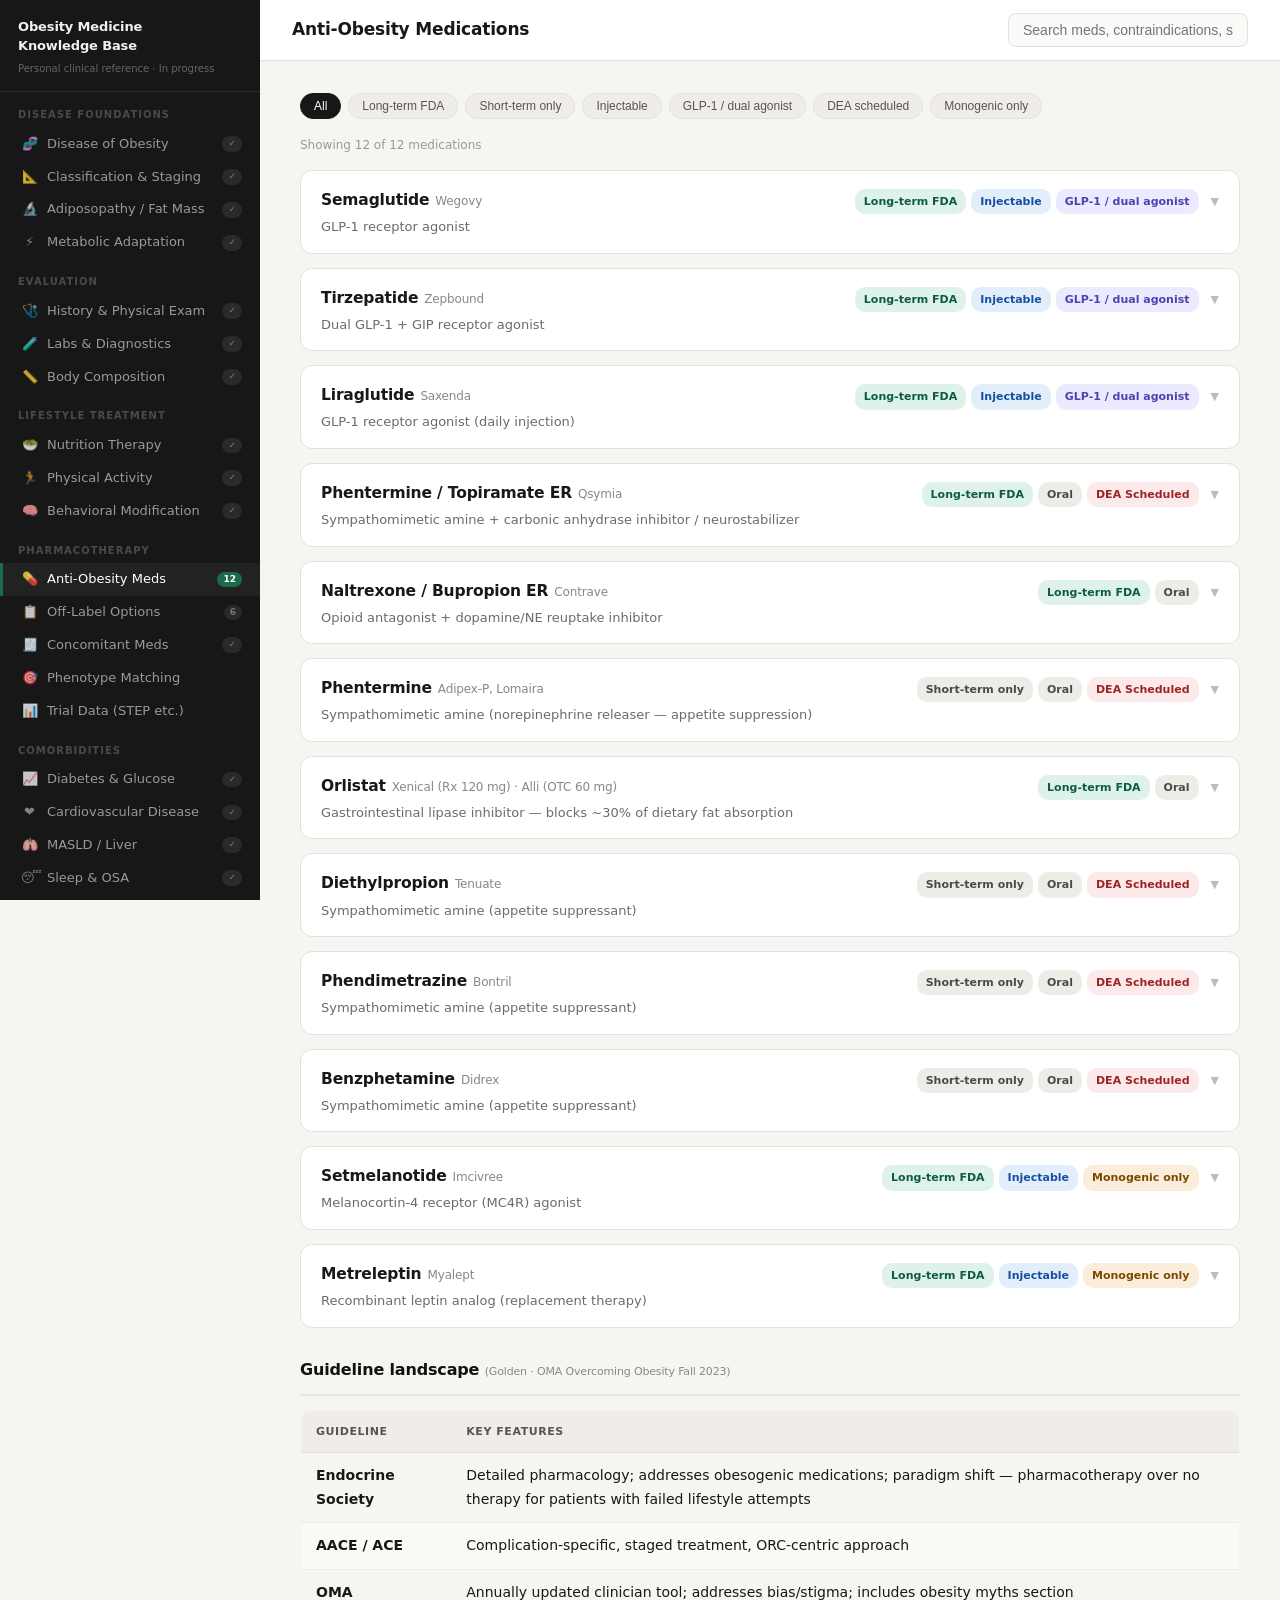
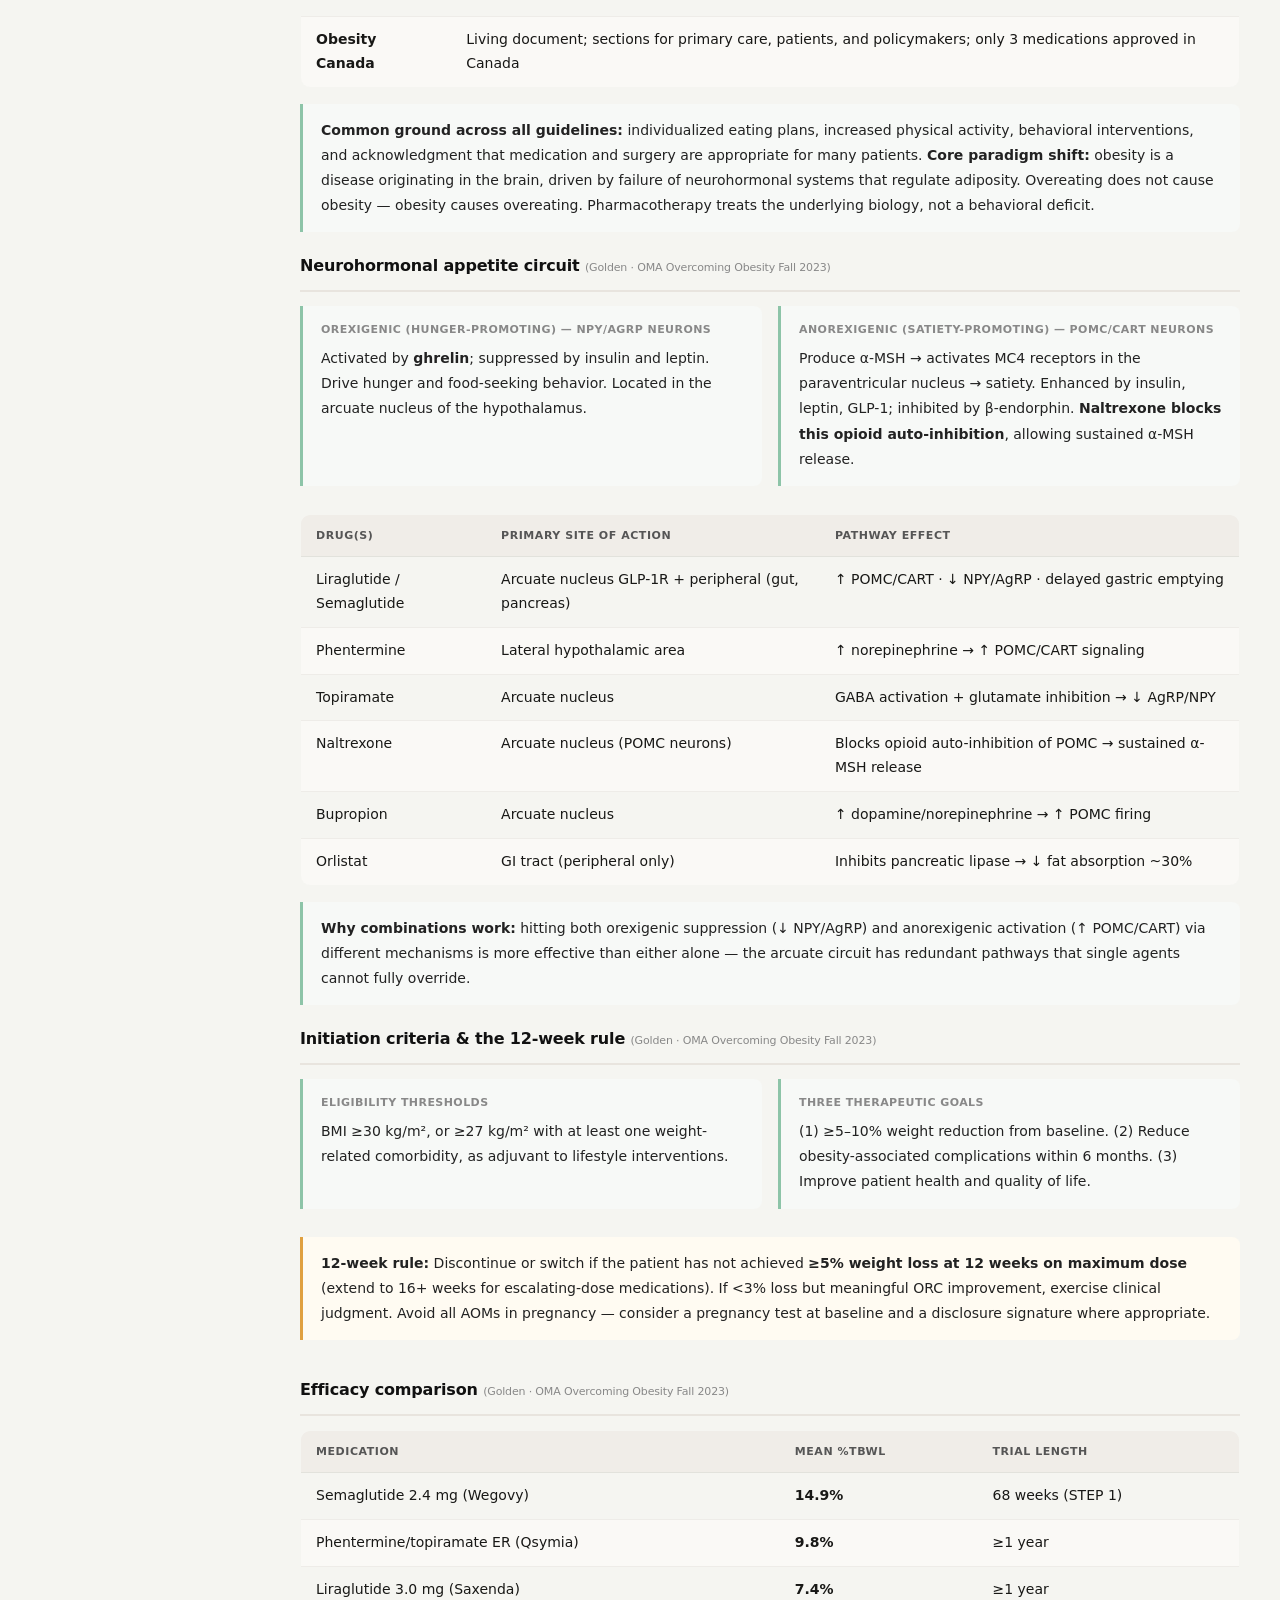
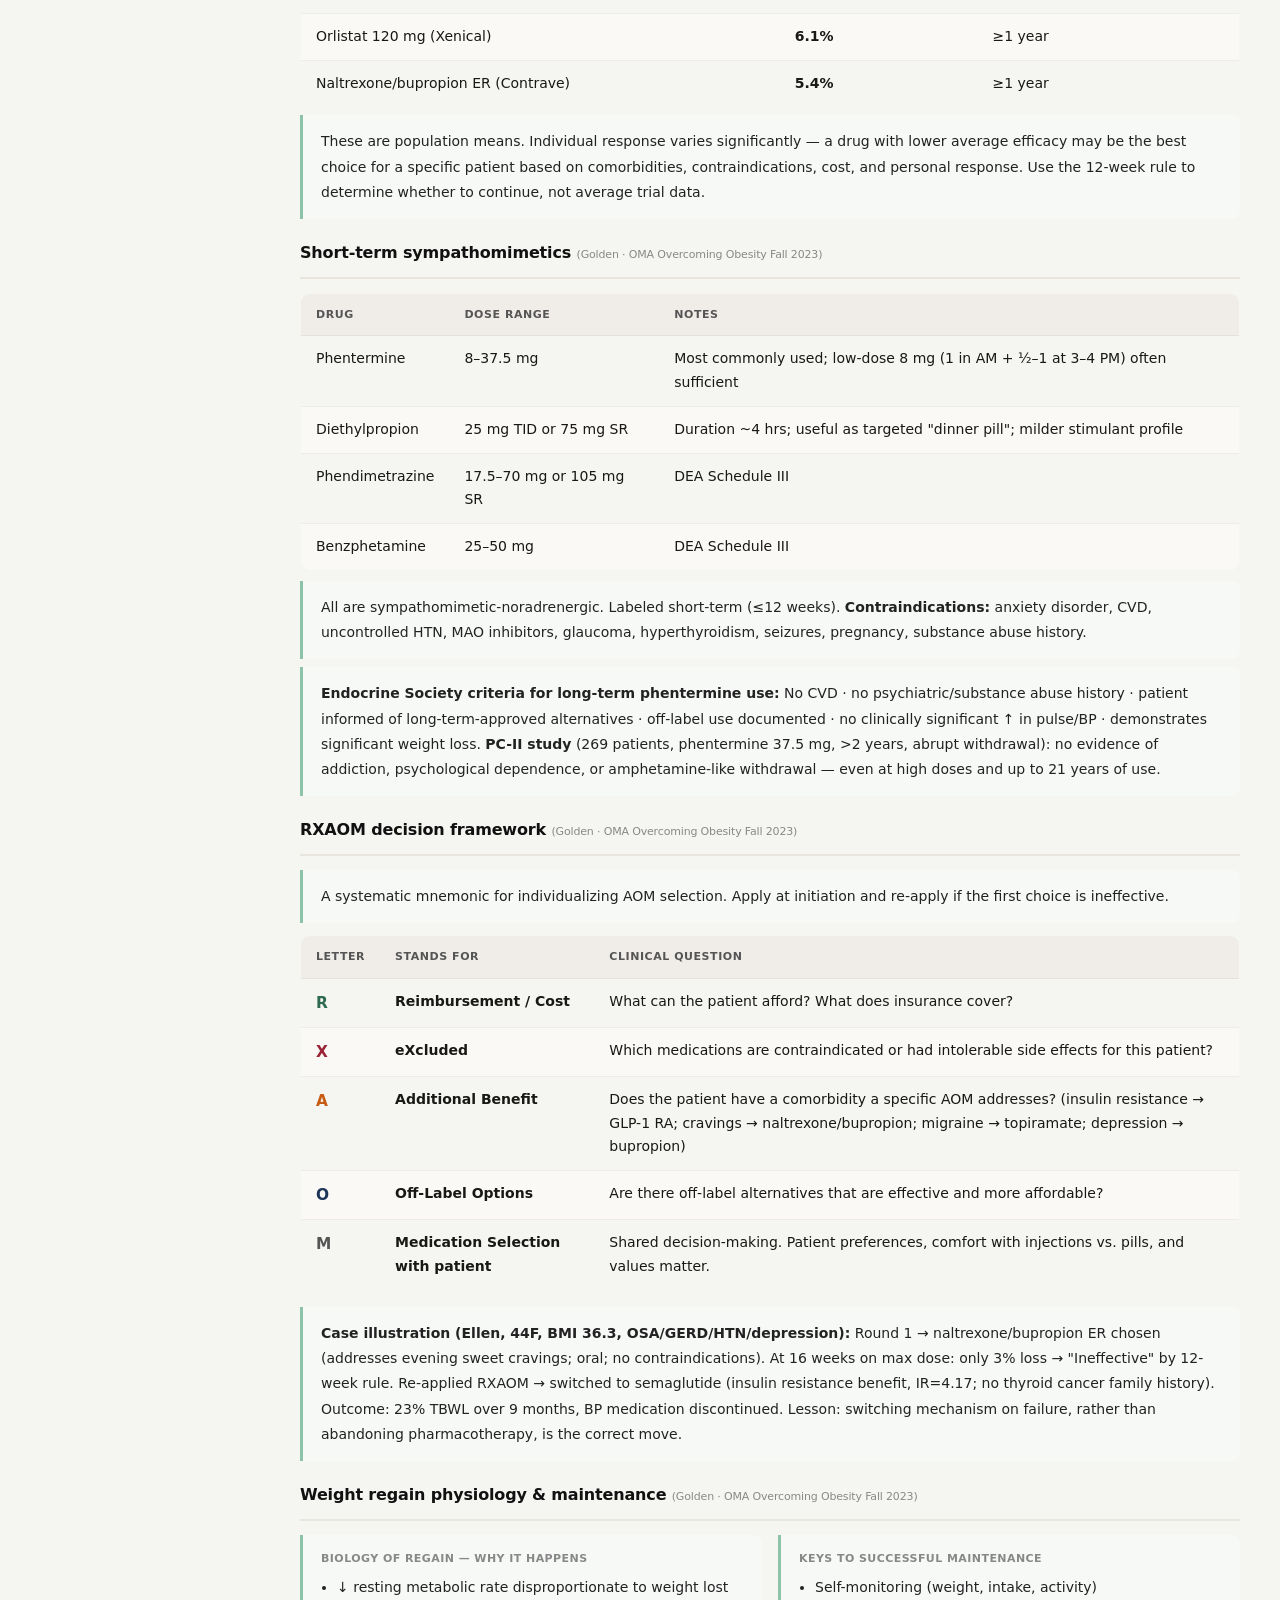
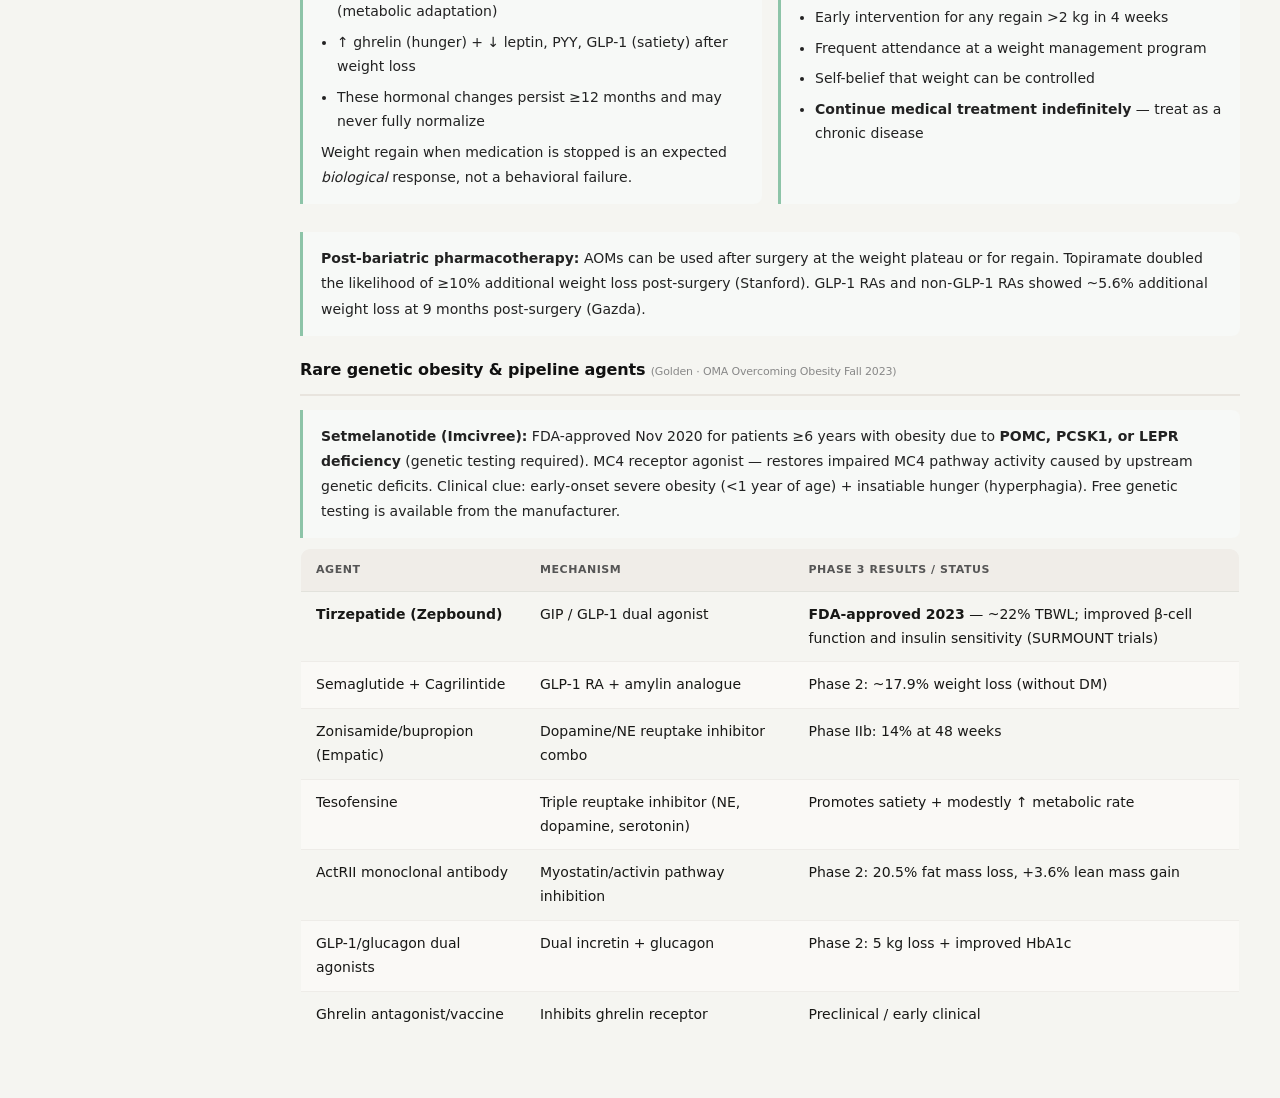
==== docs/index.html @ 64914c70 "Clean up nutrition section — remove redundant subsections Removed 5 overlapping subsections: - "Core" ====
<!DOCTYPE html>
<html lang="en">
<head>
<meta charset="UTF-8">
<meta name="viewport" content="width=device-width, initial-scale=1.0">
<title>Obesity Medicine Knowledge Base</title>
<link rel="stylesheet" href="./styles.css">
</head>
<body>

<!-- SIDEBAR -->
<nav class="sidebar">
  <div class="sidebar-logo">
    <h1>Obesity Medicine<br>Knowledge Base</h1>
    <p>Personal clinical reference · In progress</p>
  </div>

  <div class="sidebar-section">Disease Foundations</div>
  <div class="nav-item" data-section="disease"><span class="icon">🧬</span>Disease of Obesity<span class="badge">✓</span></div>
  <div class="nav-item" data-section="classification"><span class="icon">📐</span>Classification & Staging<span class="badge">✓</span></div>
  <div class="nav-item" data-section="adiposopathy"><span class="icon">🔬</span>Adiposopathy / Fat Mass<span class="badge">✓</span></div>
  <div class="nav-item" data-section="metabolic"><span class="icon">⚡</span>Metabolic Adaptation<span class="badge">✓</span></div>

  <div class="sidebar-section">Evaluation</div>
  <div class="nav-item" data-section="hxpe"><span class="icon">🩺</span>History & Physical Exam<span class="badge">✓</span></div>
  <div class="nav-item" data-section="labs"><span class="icon">🧪</span>Labs & Diagnostics<span class="badge">✓</span></div>
  <div class="nav-item" data-section="bodycomp"><span class="icon">📏</span>Body Composition<span class="badge">✓</span></div>

  <div class="sidebar-section">Lifestyle Treatment</div>
  <div class="nav-item" data-section="nutrition"><span class="icon">🥗</span>Nutrition Therapy<span class="badge">✓</span></div>
  <div class="nav-item" data-section="activity"><span class="icon">🏃</span>Physical Activity<span class="badge">✓</span></div>
  <div class="nav-item" data-section="behavioral"><span class="icon">🧠</span>Behavioral Modification<span class="badge">✓</span></div>

  <div class="sidebar-section">Pharmacotherapy</div>
  <div class="nav-item active" data-section="aom"><span class="icon">💊</span>Anti-Obesity Meds<span class="badge">12</span></div>
  <div class="nav-item" data-section="offlabel"><span class="icon">📋</span>Off-Label Options<span class="badge">6</span></div>
  <div class="nav-item" data-section="concomitant"><span class="icon">🧾</span>Concomitant Meds<span class="badge">✓</span></div>
  <div class="nav-item" data-section="phenotype"><span class="icon">🎯</span>Phenotype Matching</div>
  <div class="nav-item" data-section="trials"><span class="icon">📊</span>Trial Data (STEP etc.)</div>

  <div class="sidebar-section">Comorbidities</div>
  <div class="nav-item" data-section="diabetes"><span class="icon">📈</span>Diabetes & Glucose<span class="badge">✓</span></div>
  <div class="nav-item" data-section="cardio"><span class="icon">❤️</span>Cardiovascular Disease<span class="badge">✓</span></div>
  <div class="nav-item" data-section="masld"><span class="icon">🫁</span>MASLD / Liver<span class="badge">✓</span></div>
  <div class="nav-item" data-section="sleep"><span class="icon">😴</span>Sleep & OSA<span class="badge">✓</span></div>
  <div class="nav-item" data-section="women"><span class="icon">👩</span>Obesity & Women<span class="badge">✓</span></div>
  <div class="nav-item" data-section="psychiatric"><span class="icon">💬</span>Obesity & Psychiatry<span class="badge">✓</span></div>

  <div class="sidebar-section">Procedures</div>
  <div class="nav-item" data-section="surgery"><span class="icon">🔪</span>Bariatric Surgery<span class="badge">✓</span></div>
  <div class="nav-item" data-section="endoscopic"><span class="icon">🔭</span>Endoscopic Procedures<span class="badge">✓</span></div>
  <div class="nav-item" data-section="nutrients"><span class="icon">💉</span>Post-op Nutrients<span class="badge">✓</span></div>

  <div class="sidebar-section">Clinic Operations</div>
  <div class="nav-item" data-section="notes"><span class="icon">📝</span>Note Templates<span class="badge">new</span></div>
  <div class="nav-item" data-section="planner"><span class="icon">🧭</span>Plan Builder<span class="badge">new</span></div>
  <div class="nav-item" data-section="clinic"><span class="icon">🏥</span>Clinic Setup & SOPs<span class="badge">✓</span></div>
  <div class="nav-item" data-section="billing"><span class="icon">💰</span>Billing & Coding<span class="badge">✓</span></div>

  <div class="sidebar-section">Source Library</div>
  <div class="nav-item" data-section="pdfs"><span class="icon">📚</span>PDF Library<span class="badge">6</span></div>

  <div class="sidebar-footer">Upload lecture PDFs to fill in each section</div>
</nav>

<!-- MAIN CONTENT -->
<div class="main">
  <div class="topbar">
    <h2 id="section-title">Anti-Obesity Medications</h2>
    <div class="search" id="search-box">
      <input type="text" id="search" placeholder="Search meds, contraindications, side effects...">
    </div>
  </div>
  <div class="content">

    <!-- ===== SECTION: AOM ===== -->
    <div class="section-panel" id="panel-aom">
      <div class="filter-row" id="filter-row">
        <button class="fbtn active" data-f="all">All</button>
        <button class="fbtn" data-f="long">Long-term FDA</button>
        <button class="fbtn" data-f="short">Short-term only</button>
        <button class="fbtn" data-f="injectable">Injectable</button>
        <button class="fbtn" data-f="glp1">GLP-1 / dual agonist</button>
        <button class="fbtn" data-f="schedule">DEA scheduled</button>
        <button class="fbtn" data-f="mono">Monogenic only</button>
      </div>
      <div class="count" id="count"></div>
      <div id="drug-cards"></div>

      <p class="sh" style="margin-top:28px">Guideline landscape <span style="font-size:11px;font-weight:400;color:#888">(Golden · OMA Overcoming Obesity Fall 2023)</span></p>
      <table class="t" style="margin-bottom:16px">
        <thead><tr><th>Guideline</th><th>Key features</th></tr></thead>
        <tbody>
          <tr><td><strong>Endocrine Society</strong></td><td>Detailed pharmacology; addresses obesogenic medications; paradigm shift — pharmacotherapy over no therapy for patients with failed lifestyle attempts</td></tr>
          <tr><td><strong>AACE / ACE</strong></td><td>Complication-specific, staged treatment, ORC-centric approach</td></tr>
          <tr><td><strong>OMA</strong></td><td>Annually updated clinician tool; addresses bias/stigma; includes obesity myths section</td></tr>
          <tr><td><strong>Obesity Canada</strong></td><td>Living document; sections for primary care, patients, and policymakers; only 3 medications approved in Canada</td></tr>
        </tbody>
      </table>
      <div class="note" style="margin-bottom:16px"><strong>Common ground across all guidelines:</strong> individualized eating plans, increased physical activity, behavioral interventions, and acknowledgment that medication and surgery are appropriate for many patients. <strong>Core paradigm shift:</strong> obesity is a disease originating in the brain, driven by failure of neurohormonal systems that regulate adiposity. Overeating does not cause obesity — obesity causes overeating. Pharmacotherapy treats the underlying biology, not a behavioral deficit.</div>

      <p class="sh">Neurohormonal appetite circuit <span style="font-size:11px;font-weight:400;color:#888">(Golden · OMA Overcoming Obesity Fall 2023)</span></p>
      <div class="grid2" style="margin-bottom:12px">
        <div class="note">
          <div class="slabel" style="margin-bottom:6px">Orexigenic (hunger-promoting) — NPY/AgRP neurons</div>
          Activated by <strong>ghrelin</strong>; suppressed by insulin and leptin. Drive hunger and food-seeking behavior. Located in the arcuate nucleus of the hypothalamus.
        </div>
        <div class="note">
          <div class="slabel" style="margin-bottom:6px">Anorexigenic (satiety-promoting) — POMC/CART neurons</div>
          Produce α-MSH → activates MC4 receptors in the paraventricular nucleus → satiety. Enhanced by insulin, leptin, GLP-1; inhibited by β-endorphin. <strong>Naltrexone blocks this opioid auto-inhibition</strong>, allowing sustained α-MSH release.
        </div>
      </div>
      <table class="t" style="margin-bottom:16px">
        <thead><tr><th>Drug(s)</th><th>Primary site of action</th><th>Pathway effect</th></tr></thead>
        <tbody>
          <tr><td>Liraglutide / Semaglutide</td><td>Arcuate nucleus GLP-1R + peripheral (gut, pancreas)</td><td>↑ POMC/CART · ↓ NPY/AgRP · delayed gastric emptying</td></tr>
          <tr><td>Phentermine</td><td>Lateral hypothalamic area</td><td>↑ norepinephrine → ↑ POMC/CART signaling</td></tr>
          <tr><td>Topiramate</td><td>Arcuate nucleus</td><td>GABA activation + glutamate inhibition → ↓ AgRP/NPY</td></tr>
          <tr><td>Naltrexone</td><td>Arcuate nucleus (POMC neurons)</td><td>Blocks opioid auto-inhibition of POMC → sustained α-MSH release</td></tr>
          <tr><td>Bupropion</td><td>Arcuate nucleus</td><td>↑ dopamine/norepinephrine → ↑ POMC firing</td></tr>
          <tr><td>Orlistat</td><td>GI tract (peripheral only)</td><td>Inhibits pancreatic lipase → ↓ fat absorption ~30%</td></tr>
        </tbody>
      </table>
      <div class="note" style="margin-bottom:16px"><strong>Why combinations work:</strong> hitting both orexigenic suppression (↓ NPY/AgRP) and anorexigenic activation (↑ POMC/CART) via different mechanisms is more effective than either alone — the arcuate circuit has redundant pathways that single agents cannot fully override.</div>

      <p class="sh">Initiation criteria &amp; the 12-week rule <span style="font-size:11px;font-weight:400;color:#888">(Golden · OMA Overcoming Obesity Fall 2023)</span></p>
      <div class="grid2" style="margin-bottom:12px">
        <div class="note">
          <div class="slabel" style="margin-bottom:6px">Eligibility thresholds</div>
          BMI ≥30 kg/m², or ≥27 kg/m² with at least one weight-related comorbidity, as adjuvant to lifestyle interventions.
        </div>
        <div class="note">
          <div class="slabel" style="margin-bottom:6px">Three therapeutic goals</div>
          (1) ≥5–10% weight reduction from baseline. (2) Reduce obesity-associated complications within 6 months. (3) Improve patient health and quality of life.
        </div>
      </div>
      <div class="warn" style="margin-bottom:16px"><strong>12-week rule:</strong> Discontinue or switch if the patient has not achieved <strong>≥5% weight loss at 12 weeks on maximum dose</strong> (extend to 16+ weeks for escalating-dose medications). If &lt;3% loss but meaningful ORC improvement, exercise clinical judgment. Avoid all AOMs in pregnancy — consider a pregnancy test at baseline and a disclosure signature where appropriate.</div>

      <p class="sh">Efficacy comparison <span style="font-size:11px;font-weight:400;color:#888">(Golden · OMA Overcoming Obesity Fall 2023)</span></p>
      <table class="t" style="margin-bottom:8px">
        <thead><tr><th>Medication</th><th>Mean %TBWL</th><th>Trial length</th></tr></thead>
        <tbody>
          <tr><td>Semaglutide 2.4 mg (Wegovy)</td><td><strong>14.9%</strong></td><td>68 weeks (STEP 1)</td></tr>
          <tr><td>Phentermine/topiramate ER (Qsymia)</td><td><strong>9.8%</strong></td><td>≥1 year</td></tr>
          <tr><td>Liraglutide 3.0 mg (Saxenda)</td><td><strong>7.4%</strong></td><td>≥1 year</td></tr>
          <tr><td>Orlistat 120 mg (Xenical)</td><td><strong>6.1%</strong></td><td>≥1 year</td></tr>
          <tr><td>Naltrexone/bupropion ER (Contrave)</td><td><strong>5.4%</strong></td><td>≥1 year</td></tr>
        </tbody>
      </table>
      <div class="note" style="margin-bottom:16px">These are population means. Individual response varies significantly — a drug with lower average efficacy may be the best choice for a specific patient based on comorbidities, contraindications, cost, and personal response. Use the 12-week rule to determine whether to continue, not average trial data.</div>

      <p class="sh">Short-term sympathomimetics <span style="font-size:11px;font-weight:400;color:#888">(Golden · OMA Overcoming Obesity Fall 2023)</span></p>
      <table class="t" style="margin-bottom:10px">
        <thead><tr><th>Drug</th><th>Dose range</th><th>Notes</th></tr></thead>
        <tbody>
          <tr><td>Phentermine</td><td>8–37.5 mg</td><td>Most commonly used; low-dose 8 mg (1 in AM + ½–1 at 3–4 PM) often sufficient</td></tr>
          <tr><td>Diethylpropion</td><td>25 mg TID or 75 mg SR</td><td>Duration ~4 hrs; useful as targeted "dinner pill"; milder stimulant profile</td></tr>
          <tr><td>Phendimetrazine</td><td>17.5–70 mg or 105 mg SR</td><td>DEA Schedule III</td></tr>
          <tr><td>Benzphetamine</td><td>25–50 mg</td><td>DEA Schedule III</td></tr>
        </tbody>
      </table>
      <div class="note" style="margin-bottom:8px">All are sympathomimetic-noradrenergic. Labeled short-term (≤12 weeks). <strong>Contraindications:</strong> anxiety disorder, CVD, uncontrolled HTN, MAO inhibitors, glaucoma, hyperthyroidism, seizures, pregnancy, substance abuse history.</div>
      <div class="note" style="margin-bottom:16px"><strong>Endocrine Society criteria for long-term phentermine use:</strong> No CVD · no psychiatric/substance abuse history · patient informed of long-term-approved alternatives · off-label use documented · no clinically significant ↑ in pulse/BP · demonstrates significant weight loss. <strong>PC-II study</strong> (269 patients, phentermine 37.5 mg, &gt;2 years, abrupt withdrawal): no evidence of addiction, psychological dependence, or amphetamine-like withdrawal — even at high doses and up to 21 years of use.</div>

      <p class="sh">RXAOM decision framework <span style="font-size:11px;font-weight:400;color:#888">(Golden · OMA Overcoming Obesity Fall 2023)</span></p>
      <div class="note" style="margin-bottom:12px">A systematic mnemonic for individualizing AOM selection. Apply at initiation and re-apply if the first choice is ineffective.</div>
      <table class="t" style="margin-bottom:16px">
        <thead><tr><th>Letter</th><th>Stands for</th><th>Clinical question</th></tr></thead>
        <tbody>
          <tr><td style="font-weight:800;font-size:1.1em;color:#2d6a4f">R</td><td><strong>Reimbursement / Cost</strong></td><td>What can the patient afford? What does insurance cover?</td></tr>
          <tr><td style="font-weight:800;font-size:1.1em;color:#9b2335">X</td><td><strong>eXcluded</strong></td><td>Which medications are contraindicated or had intolerable side effects for this patient?</td></tr>
          <tr><td style="font-weight:800;font-size:1.1em;color:#c75b12">A</td><td><strong>Additional Benefit</strong></td><td>Does the patient have a comorbidity a specific AOM addresses? (insulin resistance → GLP-1 RA; cravings → naltrexone/bupropion; migraine → topiramate; depression → bupropion)</td></tr>
          <tr><td style="font-weight:800;font-size:1.1em;color:#1d3557">O</td><td><strong>Off-Label Options</strong></td><td>Are there off-label alternatives that are effective and more affordable?</td></tr>
          <tr><td style="font-weight:800;font-size:1.1em;color:#555">M</td><td><strong>Medication Selection with patient</strong></td><td>Shared decision-making. Patient preferences, comfort with injections vs. pills, and values matter.</td></tr>
        </tbody>
      </table>
      <div class="note" style="margin-bottom:16px"><strong>Case illustration (Ellen, 44F, BMI 36.3, OSA/GERD/HTN/depression):</strong> Round 1 → naltrexone/bupropion ER chosen (addresses evening sweet cravings; oral; no contraindications). At 16 weeks on max dose: only 3% loss → "Ineffective" by 12-week rule. Re-applied RXAOM → switched to semaglutide (insulin resistance benefit, IR=4.17; no thyroid cancer family history). Outcome: 23% TBWL over 9 months, BP medication discontinued. Lesson: switching mechanism on failure, rather than abandoning pharmacotherapy, is the correct move.</div>

      <p class="sh">Weight regain physiology &amp; maintenance <span style="font-size:11px;font-weight:400;color:#888">(Golden · OMA Overcoming Obesity Fall 2023)</span></p>
      <div class="grid2" style="margin-bottom:12px">
        <div class="note">
          <div class="slabel" style="margin-bottom:6px">Biology of regain — why it happens</div>
          <ul style="padding-left:16px;margin:0;line-height:2">
            <li>↓ resting metabolic rate disproportionate to weight lost (metabolic adaptation)</li>
            <li>↑ ghrelin (hunger) + ↓ leptin, PYY, GLP-1 (satiety) after weight loss</li>
            <li>These hormonal changes persist ≥12 months and may never fully normalize</li>
          </ul>
          Weight regain when medication is stopped is an expected <em>biological</em> response, not a behavioral failure.
        </div>
        <div class="note">
          <div class="slabel" style="margin-bottom:6px">Keys to successful maintenance</div>
          <ul style="padding-left:16px;margin:0;line-height:2">
            <li>Self-monitoring (weight, intake, activity)</li>
            <li>Early intervention for any regain &gt;2 kg in 4 weeks</li>
            <li>Frequent attendance at a weight management program</li>
            <li>Self-belief that weight can be controlled</li>
            <li><strong>Continue medical treatment indefinitely</strong> — treat as a chronic disease</li>
          </ul>
        </div>
      </div>
      <div class="note" style="margin-bottom:16px"><strong>Post-bariatric pharmacotherapy:</strong> AOMs can be used after surgery at the weight plateau or for regain. Topiramate doubled the likelihood of ≥10% additional weight loss post-surgery (Stanford). GLP-1 RAs and non-GLP-1 RAs showed ~5.6% additional weight loss at 9 months post-surgery (Gazda).</div>

      <p class="sh">Rare genetic obesity &amp; pipeline agents <span style="font-size:11px;font-weight:400;color:#888">(Golden · OMA Overcoming Obesity Fall 2023)</span></p>
      <div class="note" style="margin-bottom:10px"><strong>Setmelanotide (Imcivree):</strong> FDA-approved Nov 2020 for patients ≥6 years with obesity due to <strong>POMC, PCSK1, or LEPR deficiency</strong> (genetic testing required). MC4 receptor agonist — restores impaired MC4 pathway activity caused by upstream genetic deficits. Clinical clue: early-onset severe obesity (&lt;1 year of age) + insatiable hunger (hyperphagia). Free genetic testing is available from the manufacturer.</div>
      <table class="t" style="margin-bottom:16px">
        <thead><tr><th>Agent</th><th>Mechanism</th><th>Phase 3 results / status</th></tr></thead>
        <tbody>
          <tr><td><strong>Tirzepatide (Zepbound)</strong></td><td>GIP / GLP-1 dual agonist</td><td><strong>FDA-approved 2023</strong> — ~22% TBWL; improved β-cell function and insulin sensitivity (SURMOUNT trials)</td></tr>
          <tr><td>Semaglutide + Cagrilintide</td><td>GLP-1 RA + amylin analogue</td><td>Phase 2: ~17.9% weight loss (without DM)</td></tr>
          <tr><td>Zonisamide/bupropion (Empatic)</td><td>Dopamine/NE reuptake inhibitor combo</td><td>Phase IIb: 14% at 48 weeks</td></tr>
          <tr><td>Tesofensine</td><td>Triple reuptake inhibitor (NE, dopamine, serotonin)</td><td>Promotes satiety + modestly ↑ metabolic rate</td></tr>
          <tr><td>ActRII monoclonal antibody</td><td>Myostatin/activin pathway inhibition</td><td>Phase 2: 20.5% fat mass loss, +3.6% lean mass gain</td></tr>
          <tr><td>GLP-1/glucagon dual agonists</td><td>Dual incretin + glucagon</td><td>Phase 2: 5 kg loss + improved HbA1c</td></tr>
          <tr><td>Ghrelin antagonist/vaccine</td><td>Inhibits ghrelin receptor</td><td>Preclinical / early clinical</td></tr>
        </tbody>
      </table>
    </div>

    <!-- ===== SECTION: OFF-LABEL ===== -->
    <div class="section-panel" id="panel-offlabel" style="display:none">
      <div class="note">Off-label AOMs are not FDA-approved specifically for weight loss but have clinical experience and data supporting use. Follow your state's prescribing guidelines. Sources: OMA Algorithm 2025 + Frederiksen lecture.</div>
      <table class="t">
        <thead><tr><th>Medication</th><th>Dose</th><th>Best For</th><th>Key Cautions</th></tr></thead>
        <tbody>
          <tr>
            <td><strong>Topiramate</strong> (alone)</td>
            <td>Start 25 mg at dinner; titrate to 25–50 mg BID over 1–2 months</td>
            <td>Migraines, binge eating, soda/sweet cravings, evening cravings, cardiac patients who can't use phentermine. Works well paired with phentermine as DIY Qsymia. Somnolence at dinner dose is a feature, not a bug.</td>
            <td>Teratogenic (cleft palate) — contraception required. Contraindicated: glaucoma, nephrolithiasis, renal failure. Paresthesias, word-finding difficulty, dysgeusia (all reversible on d/c). Low risk metabolic acidosis with metformin.</td>
          </tr>
          <tr>
            <td><strong>Metformin</strong></td>
            <td>500 mg daily with meal; range 500–2000 mg/day. ER at mealtime is better tolerated. GI side effects reduced significantly with low-carb/fat diet.</td>
            <td>Prediabetes, T2DM, insulin resistance, PCOS, metabolic syndrome. Antipsychotic-induced weight gain. Activates AMPK, increases GLP-1 secretion.</td>
            <td>Contraindicated in renal failure (lactic acidosis). Check GFR before starting. Hold before IV contrast. Monitor B12 annually with long-term use.</td>
          </tr>
          <tr>
            <td><strong>Bupropion</strong> (alone → add naltrexone)</td>
            <td>Bupropion SR 150 mg daily. After 2–4 weeks, add naltrexone 12.5 mg AM → 12.5 mg PM → 25 mg AM (build slowly to reduce nausea). Do NOT combine with phentermine.</td>
            <td>Depression + obesity, emotional/craving-driven eating, mood-driven overeating.</td>
            <td>Lowers seizure threshold. Hard contraindication: bulimia/AN, seizure hx, alcohol/benzo withdrawal, active opioid use. Screen for bipolar (can precipitate mania). CYP2D6 inhibitor — check co-medications.</td>
          </tr>
          <tr>
            <td><strong>Zonisamide</strong></td>
            <td>Start 100 mg at night (≈ topiramate 25 mg). Titrate as tolerated.</td>
            <td>Alternative to topiramate ER when Qsymia cost is prohibitive. Same mechanism class. PM dosing preferred.</td>
            <td>Similar to topiramate: kidney stones, metabolic acidosis, cognitive effects. Less obesity-specific data.</td>
          </tr>
          <tr>
            <td><strong>Phentermine &gt;12 weeks</strong></td>
            <td>Same as FDA-approved dosing. State regulations vary — know your state's rules.</td>
            <td>Long-term use common in practice, supported by 60+ years of data in low-CV-risk patients. No evidence of habit formation or adverse long-term outcomes in obesity patients.</td>
            <td>DEA Schedule IV — cannot be prescribed via telemedicine in most states. Not approved as long-term monotherapy (only Qsymia combo has that approval).</td>
          </tr>
          <tr>
            <td><strong>Diethylpropion &gt;12 weeks</strong></td>
            <td>25 mg TID or 75 mg XL. Duration ~4 hrs — useful as targeted "dinner pill."</td>
            <td>Milder than phentermine. Good for patients sensitive to stimulant side effects. Can avoid BPH issues seen with phentermine.</td>
            <td>Same contraindications as phentermine. State regulations apply.</td>
          </tr>
        </tbody>
      </table>

      <p class="sh" style="margin-top:20px">Off-label cost reference <span style="font-size:11px;font-weight:400;color:#888">(Golden · OMA Overcoming Obesity Fall 2023)</span></p>
      <table class="t" style="margin-bottom:16px">
        <thead><tr><th>Medication</th><th>Approx. monthly cost</th><th>Notes</th></tr></thead>
        <tbody>
          <tr><td>Metformin</td><td>~$12/mo</td><td>First add-on for almost any patient with insulin resistance; go as high as tolerated</td></tr>
          <tr><td>Topiramate IR</td><td>~$12/mo</td><td>~6% weight loss at 50 mg/day; start ½–1 tablet of 25 mg; IR not ER</td></tr>
          <tr><td>Bupropion XL</td><td>~$14/mo</td><td>~5 lbs at 150–300 mg; useful stepping stone before adding naltrexone</td></tr>
          <tr><td>Naltrexone (compounded)</td><td>~$25/mo</td><td>4–7 lbs at 2 months; compound to 8/16 mg (standard 50 mg tablet often too high as starting dose)</td></tr>
          <tr><td>Phentermine (90 tabs)</td><td>~$35–50</td><td>Suggest low-dose 8 mg: 1 in AM + ½–1 at 3–4 PM</td></tr>
          <tr><td>GLP-1 RAs (diabetes-branded)</td><td>$500–1,400</td><td>Ozempic, Rybelsus, Victoza at glycemic-control doses; meaningful weight loss, not anti-obesity doses</td></tr>
          <tr><td>SGLT2 inhibitors</td><td>~$550</td><td>~1.9% alone; phentermine + SGLT2i literature shows ~7.5% combined</td></tr>
        </tbody>
      </table>

      <p class="sh">Combination therapy rationale <span style="font-size:11px;font-weight:400;color:#888">(Golden · OMA Overcoming Obesity Fall 2023)</span></p>
      <div class="grid2" style="margin-bottom:12px">
        <div class="note">
          <div class="slabel" style="margin-bottom:6px">Suppress orexigenic pathways (↓ NPY/AgRP)</div>
          GLP-1 RAs and topiramate both reduce AgRP/NPY signaling. Combining agents hitting the same pathway from different receptors can produce additive suppression.
        </div>
        <div class="note">
          <div class="slabel" style="margin-bottom:6px">Activate anorexigenic pathways (↑ POMC/CART)</div>
          GLP-1 RAs, phentermine, bupropion, and naltrexone all enhance POMC/CART signaling via different mechanisms. Combining one from each category targets the circuit from both directions simultaneously.
        </div>
      </div>
      <table class="t" style="margin-bottom:12px">
        <thead><tr><th>Combination</th><th>Rationale</th></tr></thead>
        <tbody>
          <tr><td>GLP-1 RA + any agent</td><td>GLP-1 RA as backbone; add second mechanism for additional effect; watch for additive nausea</td></tr>
          <tr><td>Phentermine + GLP-1 RA or SGLT2i</td><td>Noradrenergic + incretin/glycosuric; complementary mechanisms; ~7.5% with phentermine + SGLT2i</td></tr>
          <tr><td>Orlistat + any agent</td><td>Especially useful if GLP-1 RA causes constipation — orlistat may counteract; peripheral mechanism adds fat malabsorption</td></tr>
          <tr><td>Metformin + any agent</td><td>Insulin sensitization baseline for IR patients; minimal additional side-effect burden; cheap</td></tr>
          <tr><td>Phentermine + topiramate (DIY Qsymia)</td><td>Generic components are much cheaper than branded Qsymia; doses differ from studied formulation — no literature on exact expected loss at custom doses</td></tr>
        </tbody>
      </table>
      <div class="warn">Off-label combinations of individual generic components (e.g., naltrexone + bupropion separately) differ in dose and formulation from the studied branded products. There is no literature supporting the exact expected weight loss at those custom doses.</div>
    </div>

    <!-- ===== SECTION: CONCOMITANT ===== -->
    <div class="section-panel" id="panel-concomitant" style="display:none">
      <div class="note">Source: 2025 Obesity Algorithm, Concomitant Medications section (pp. 354–368 reviewed from your PDF). This page is meant to help you spot non-obesity medications that may be helping or hurting weight management.</div>
      <p class="sh">Top takeaways from the PDF</p>
      <div class="grid2" style="margin-bottom:16px">
        <div class="note">
          <div class="slabel" style="margin-bottom:6px">Interpret cautiously</div>
          The algorithm warns that most reported weight effects of concomitant medications come from mean changes in studies not designed primarily to compare body-weight effects head-to-head. Individual response varies a lot.
        </div>
        <div class="note">
          <div class="slabel" style="margin-bottom:6px">Clinical use</div>
          When weight gain is unexpected or progress stalls, review the med list before assuming "nonadherence." The drug list itself may be part of the disease burden.
        </div>
      </div>
      <p class="sh">Common weight-promoting medication patterns</p>
      <table class="t" style="margin-bottom:16px">
        <thead><tr><th>Category</th><th>More likely to increase weight</th><th>Pearl from the PDF</th></tr></thead>
        <tbody>
          <tr><td>Antihypertensives</td><td>Propranolol, atenolol, metoprolol; amlodipine, nifedipine</td><td>Older/less lipophilic calcium-channel blockers may increase body weight partly through edema, which can also confound body-fat assessment.</td></tr>
          <tr><td>Diabetes meds</td><td>Most insulins, sulfonylureas, meglitinides, thiazolidinediones</td><td>Weight-neutral or weight-lowering alternatives should be considered when clinically appropriate.</td></tr>
          <tr><td>Hormones</td><td>Glucocorticoids; injectable or implantable progestins</td><td>The PDF lists injectable progestins as having the greatest hormone-related risk for weight gain.</td></tr>
          <tr><td>Mood stabilizers / antiseizure</td><td>Gabapentin, divalproex, lithium, valproate, carbamazepine, pregabalin, vigabatrin</td><td>Topiramate and zonisamide are the main weight-lowering exceptions noted in these categories.</td></tr>
          <tr><td>Antidepressants</td><td>Amitriptyline, doxepin, imipramine, paroxetine, venlafaxine, phenelzine, isocarboxazid, mirtazapine, trazodone</td><td>The PDF separately lists bupropion among the more weight-lowering antidepressant options.</td></tr>
          <tr><td>Antipsychotics</td><td>Clozapine, olanzapine, chlorpromazine, quetiapine, risperidone, iloperidone, brexpiprazole</td><td>Clozapine and olanzapine are framed as the highest-risk antipsychotics for weight gain.</td></tr>
        </tbody>
      </table>
      <p class="sh">Medication groups that may help weight or be more weight-neutral</p>
      <table class="t" style="margin-bottom:16px">
        <thead><tr><th>Category</th><th>May decrease weight</th><th>Neutral / variable options</th></tr></thead>
        <tbody>
          <tr><td>Diabetes meds</td><td>Metformin, GLP-1 receptor agonists, dual GLP-1/GIP agonist, SGLT2 inhibitors, acarbose/miglitol, pramlintide</td><td>DPP-4 inhibitors are listed as neutral.</td></tr>
          <tr><td>Antidepressants</td><td>Bupropion; sometimes fluoxetine; some secondary-amine TCAs like nortriptyline/protriptyline</td><td>Sertraline, escitalopram, duloxetine, desvenlafaxine, vortioxetine have more variable or lower-weight-gain profiles in the PDF.</td></tr>
          <tr><td>Antiseizure / migraine</td><td>Topiramate, zonisamide</td><td>NSAIDs, triptans, lasmiditan, and CGRP-pathway agents are listed as more neutral for migraine.</td></tr>
          <tr><td>Antipsychotics</td><td>None clearly weight-loss promoting</td><td>Aripiprazole, lurasidone, ziprasidone, haloperidol, asenapine, cariprazine can be lower-risk or more neutral depending on context.</td></tr>
        </tbody>
      </table>
      <p class="sh">High-yield special notes</p>
      <div class="grid2" style="margin-bottom:16px">
        <div class="warn">Metformin is framed very favorably in the PDF: it may help insulin resistance, PCOS, CVD risk relative to sulfonylureas, and antipsychotic-related weight gain, with roughly 2% average weight loss in randomized trials and 5% in nonrandomized studies.</div>
        <div class="warn">SGLT2 inhibitors can modestly reduce weight, but the PDF specifically warns about euglycemic ketoacidosis risk, especially when combined with carbohydrate restriction, fasting, or relative insulin deficiency.</div>
      </div>
      <p class="sh">Workflow use</p>
      <div class="step-grid">
        <div class="step-card"><div class="step-name">1. Review</div><div class="step-detail">Scan antihypertensives, diabetes meds, psychotropics, hormones, migraine meds, pain meds, and sleep meds whenever weight gain seems disproportionate.</div></div>
        <div class="step-card"><div class="step-name">2. Substitute</div><div class="step-detail">When clinically safe, swap toward more weight-neutral or weight-lowering options instead of simply layering on another obesity treatment.</div></div>
        <div class="step-card"><div class="step-name">3. Reassess</div><div class="step-detail">Interpret weight changes in context: edema, psychiatric indication, organ transplant status, and bariatric history all affect how these medications behave.</div></div>
      </div>
      <div class="note">The later PDF pages also flag immunosuppressants and transplant medications as contributors to post-transplant metabolic disease. That matters because obesity both worsens transplant risk and is often worsened by the medications used afterward.</div>

      <p class="sh">When a weight-promoting medication can't be stopped <span style="font-size:11px;font-weight:400;color:#888">(OMA 2023 real-patient cases)</span></p>
      <div class="grid2" style="margin-bottom:16px">
        <div class="note">
          <div class="slabel" style="margin-bottom:6px">Core principles</div>
          <ol style="margin:0;padding-left:18px;line-height:2">
            <li><strong>Never stop another provider's medication</strong> without discussing with them first — collaborate, don't unilaterally change</li>
            <li>If the weight-promoting med must continue → use the <strong>lowest effective dose</strong> for the <strong>shortest duration</strong></li>
            <li>Engage in <strong>shared decision-making</strong> with the patient about the weight-gain tradeoff</li>
            <li>Counter with an AOM targeting a different pathway — if a GLP-1 RA is being overwhelmed, consider switching to a <strong>more potent agent in the same class</strong> or adding a different class (e.g., naltrexone/bupropion)</li>
          </ol>
        </div>
        <div class="note">
          <div class="slabel" style="margin-bottom:6px">Red flag combinations — real-world example</div>
          A patient stable on liraglutide 3.0 mg who is also started on <strong>quetiapine + lithium + divalproex</strong> may regain 15–20 lb <em>despite</em> continued GLP-1 RA. Symptoms: increased hunger, carb cravings, no longer feeling full. Approach: contact psychiatrist, discuss lowest tolerated doses, consider switching to semaglutide (more potent) if liraglutide is being overwhelmed.
          <br><br>
          <strong>Antihistamines</strong> (diphenhydramine, hydroxyzine, cetirizine) are frequently overlooked weight-promoting agents — discontinuing them can produce meaningful weight loss on its own.
        </div>
      </div>
    </div>

    <!-- ===== SECTION: PHENOTYPE ===== -->
    <div class="section-panel" id="panel-phenotype" style="display:none">
      <p class="sh">Match the AOM to WHY the patient overeats</p>
      <div class="ph-grid">
        <div class="ph-card ph-brain"><div class="ph-title">🧠 Hungry Brain</div><div class="ph-desc">Eats large amounts, high total caloric intake, difficulty stopping, always seems hungry regardless of what was eaten, eats quickly</div><div class="ph-rx">→ Phentermine / Topiramate ER (Qsymia)</div></div>
        <div class="ph-card ph-emotion"><div class="ph-title">💛 Emotional Hunger</div><div class="ph-desc">Emotional eating, cravings (especially carbs/sugar), reward-seeking, binge patterns, eating to manage stress or mood</div><div class="ph-rx">→ Naltrexone / Bupropion (Contrave)</div></div>
        <div class="ph-card ph-gut"><div class="ph-title">🌿 Hungry Gut</div><div class="ph-desc">Gets full during meals but loses satiety quickly, grazes frequently, feels hungry again 1–2 hrs after eating</div><div class="ph-rx">→ GLP-1 RA or Tirzepatide</div></div>
        <div class="ph-card ph-burn"><div class="ph-title">🔥 Slow Burn</div><div class="ph-desc">Reduced resting metabolic rate, low lean mass, low physical activity, gains weight easily even without excess intake</div><div class="ph-rx">→ Phentermine (stimulant / energy expenditure effect)</div></div>
      </div>
      <p class="sh">Dual-benefit matching</p>
      <table class="t">
        <thead><tr><th>Patient has...</th><th>Preferred AOM(s)</th><th>Why</th></tr></thead>
        <tbody>
          <tr><td>Type 2 diabetes / prediabetes</td><td>Metformin, GLP-1 RA, Tirzepatide</td><td>Glucose lowering + weight loss + CV outcomes benefit</td></tr>
          <tr><td>Depression / low mood</td><td>Naltrexone / Bupropion</td><td>Bupropion is an antidepressant; targets reward pathway driving emotional eating</td></tr>
          <tr><td>Migraines</td><td>Topiramate (alone or combo)</td><td>FDA-approved for migraine prevention; bonus weight loss</td></tr>
          <tr><td>Binge eating disorder</td><td>Topiramate, Naltrexone/Bupropion</td><td>Reduces compulsive eating and cravings</td></tr>
          <tr><td>Soda / carbohydrate cravings</td><td>Topiramate</td><td>Induces taste aversion for sweet/carbonated drinks</td></tr>
          <tr><td>Constipation from GLP-1 RA</td><td>Add Orlistat</td><td>Opposing GI effects can counterbalance</td></tr>
          <tr><td>Insomnia</td><td>Topiramate 25 mg at dinner</td><td>Mild somnolence side effect is useful at night</td></tr>
          <tr><td>Established CVD (no diabetes)</td><td>Semaglutide (Wegovy)</td><td>SELECT trial: 19% MACE reduction — only AOM with this CV outcomes data</td></tr>
          <tr><td>Obstructive sleep apnea</td><td>Tirzepatide</td><td>FDA-approved for OSA in addition to obesity</td></tr>
          <tr><td>Antipsychotic-induced weight gain</td><td>Metformin, GLP-1 RA</td><td>Both shown to mitigate antipsychotic weight gain</td></tr>
          <tr><td>PCOS / insulin resistance</td><td>Metformin, GLP-1 RA</td><td>Targets insulin resistance and hormonal dysregulation</td></tr>
          <tr><td>Opioid use / food addiction</td><td>Naltrexone / Bupropion</td><td>Opioid antagonism reduces reward-driven eating</td></tr>
          <tr><td>Night Eating Syndrome</td><td>Naltrexone/Bupropion + Liraglutide dosed at 5 PM</td><td>Targets cravings and provides flexible-timing evening appetite suppression</td></tr>
          <tr><td>Post-bariatric weight regain (lost restriction)</td><td>GLP-1 RA (semaglutide preferred); reassess eating phenotype</td><td>No established threshold for when to start AOMs post-surgery; clinically meaningful loss achievable</td></tr>
        </tbody>
      </table>
      <p class="sh">Night Eating Syndrome (NES) — a distinct phenotype</p>
      <div class="note" style="margin-bottom:10px"><strong>Definition (OMA 2023 case series):</strong> Recurrent episodes of eating after the evening meal or after awakening from sleep; &gt;25% of daily caloric intake consumed at night; markedly decreased daytime appetite; associated with anxiety, depression, and disordered sleep. Patient is usually <em>aware</em> of the eating episodes (distinguishes NES from sleep-related eating disorder).</div>
      <table class="t" style="margin-bottom:16px">
        <thead><tr><th>NES feature</th><th>AOM / management approach</th></tr></thead>
        <tbody>
          <tr><td>Strong nighttime appetite / cravings</td><td><strong>Naltrexone/bupropion</strong> — targets reward-driven cravings; dose 2nd tab at 5 PM (not with dinner) to reduce evening cravings and limit insomnia</td></tr>
          <tr><td>GLP-1 RA for satiety control</td><td><strong>Time liraglutide at 5 PM</strong> — dosing in the evening optimizes appetite suppression during the patient's highest-risk eating window (liraglutide preferred over weekly semaglutide for timing flexibility)</td></tr>
          <tr><td>Stimulant-suppressed daytime appetite (ADHD meds)</td><td>Daytime restriction pushes all eating to evening; address stimulant dose with prescriber; consider evening protein focus to prevent nighttime hunger</td></tr>
          <tr><td>Sedative/hypnotic medications</td><td>Zolpidem, benzodiazepines, and antihistamines (diphenhydramine) can worsen nighttime eating and promote weight gain — review for alternatives</td></tr>
        </tbody>
      </table>

      <p class="sh">AOM layering strategy — what to do at a plateau <span style="font-size:11px;font-weight:400;color:#888">(OMA 2023 real-patient cases)</span></p>
      <table class="t" style="margin-bottom:16px">
        <thead><tr><th>Situation</th><th>Strategy</th><th>Rationale</th></tr></thead>
        <tbody>
          <tr><td>Plateau on current AOM; hunger increasing</td><td>Increase dose of current AOM before adding a new agent</td><td>Streamlines regimen; allows you to assess if current pathway is dose-limited</td></tr>
          <tr><td>Plateau despite dose increase; hunger controlled but cravings/binging prominent</td><td>Add naltrexone/bupropion targeting the reward pathway</td><td>Targets a different eating driver; low doses of multiple agents often &gt; max dose of one</td></tr>
          <tr><td>GLP-1 RA overwhelmed by weight-promoting psychiatric meds</td><td>Switch liraglutide → semaglutide (more potent in same class)</td><td>Switching within class appropriate if current agent is inadequate at max tolerated dose</td></tr>
          <tr><td>Patient on GLP-1 RA + bupropion/naltrexone, still plateauing</td><td>Continue regimen; re-address contributing factors (sleep, stress, concomitant meds, activity)</td><td>Multiple-agent strategy with lifestyle still outperforms single-agent approaches</td></tr>
          <tr><td>Cost/coverage concern; no access to GLP-1 RA</td><td>Metformin + phentermine/topiramate + bupropion/naltrexone (all generic)</td><td>Real-world case: 47% TBWL achieved without GLP-1 RA using three generics targeting different pathways</td></tr>
        </tbody>
      </table>

      <p class="sh">The "5 C's" — run through before every prescription</p>
      <div class="fivec">
        <div class="fivec-item"><div class="fivec-letter">C1</div><div class="fivec-word">Contraindications &amp; Cautions</div></div>
        <div class="fivec-item"><div class="fivec-letter">C2</div><div class="fivec-word">Comorbidities (dual benefit?)</div></div>
        <div class="fivec-item"><div class="fivec-letter">C3</div><div class="fivec-word">Cues (eating phenotype)</div></div>
        <div class="fivec-item"><div class="fivec-letter">C4</div><div class="fivec-word">Combinations (add-on?)</div></div>
        <div class="fivec-item"><div class="fivec-letter">C5</div><div class="fivec-word">Cost &amp; Coverage</div></div>
      </div>
      <div class="note">Switch or discontinue any AOM if total body weight loss is &lt;3–5% at 3 months despite maximum tolerated dose. Obesity is chronic — treatment strategy should evolve. Reassess eating phenotype if a medication isn't working as expected.</div>
    </div>

    <!-- ===== SECTION: TRIALS ===== -->
    <div class="section-panel" id="panel-trials" style="display:none">
      <p class="sh">Semaglutide 2.4 mg SC weekly — STEP 1–6 Trials (~4,700 patients). All received lifestyle intervention: −500 kcal/day + 150 min/week physical activity.</p>
      <div class="step-grid">
        <div class="step-card"><div class="step-name">STEP 1 — No T2DM (n=1,961)</div><div class="step-wl">−14.9%</div><div class="step-detail">Trial completers: −17.4%<br>32% lost &gt;20% (bariatric-range)<br>84% prediabetes → normoglycemia (vs 47% placebo)<br>Waist, BP, TG, A1c, fat mass all improved<br>7% discontinued due to GI side effects</div></div>
        <div class="step-card"><div class="step-name">STEP 2 — With T2DM (n=1,210)</div><div class="step-wl">−9.6%</div><div class="step-detail">Less weight loss than without T2DM<br>68.8% achieved ≥5% weight loss<br>Key: weight loss (not sema dose) drives HbA1c and CVD benefit — higher dose didn't lower A1c more than 1.0 mg</div></div>
        <div class="step-card"><div class="step-name">STEP 3 — Intensive Behavioral Therapy (n=611)</div><div class="step-wl">−16%</div><div class="step-detail">All received IBT (30 sessions, dietitian, hypocaloric diet)<br>IBT accelerated early loss but no significant additional loss at 68 weeks — drug effect dominates</div></div>
        <div class="step-card"><div class="step-name">STEP 4 — Discontinuation (n=803)</div><div class="step-wl">−17.4%</div><div class="step-detail">20-wk run-in (all on sema) → continue vs placebo<br>Placebo regained 7% within 52 wks (net −5.4%)<br>Continuers kept losing to −17.4%<br><strong>Core argument for indefinite therapy</strong></div></div>
        <div class="step-card"><div class="step-name">STEP 5 — 2-Year Duration (n=304)</div><div class="step-wl">−15.2%</div><div class="step-detail">104-week RCT<br>Placebo-corrected: −12.6%<br>Weight loss maintained to week 104<br>Confirms durable long-term efficacy</div></div>
        <div class="step-card"><div class="step-name">STEP 6 — Asian Population (n=401)</div><div class="step-wl">−13.2%</div><div class="step-detail">Japan / South Korea; lower BMI entry criteria<br>Visceral fat by CT: −40% (2.4 mg) vs −6.9% placebo<br>Highlights visceral adiposity as key target in Asian patients</div></div>
      </div>
      <p class="sh">Tirzepatide — SURMOUNT Trials</p>
      <div class="step-grid">
        <div class="step-card purple"><div class="step-name">SURMOUNT-1 — No T2DM</div><div class="step-wl">−20–22%</div><div class="step-detail">15 mg: avg &gt;20% weight loss in 50% of patients<br>1 in 3 lost &gt;25% body weight<br>Highest weight loss of any approved AOM</div></div>
        <div class="step-card purple"><div class="step-name">SURMOUNT-2 — With T2DM</div><div class="step-wl">−15.7%</div><div class="step-detail">10 mg: −13.4% &nbsp;|&nbsp; 15 mg: −15.7%<br>&gt;80% achieved ≥5% loss &nbsp;|&nbsp; 51.8% achieved ≥15%<br>GI side effects mainly during dose escalation</div></div>
        <div class="step-card amber"><div class="step-name">STEP 1 Extension — After Discontinuation</div><div class="step-wl">+~7%</div><div class="step-detail">Patients stopped sema after 68-wk treatment<br>Regained majority of lost weight over 52-wk follow-up<br>Cardiometabolic gains also reversed<br>Core argument for indefinite therapy</div></div>
      </div>
      <p class="sh">Cardiovascular, renal &amp; organ outcomes trials <span style="font-size:11px;font-weight:400;color:#888">(Mauer · OMA Annual Meeting 2025)</span></p>
      <table class="t" style="margin-bottom:16px">
        <thead><tr><th>Trial</th><th>Drug</th><th>Population</th><th>Key results</th><th>FDA status</th></tr></thead>
        <tbody>
          <tr>
            <td><strong>SELECT</strong></td>
            <td>Semaglutide 2.4 mg</td>
            <td>N=17,604 · BMI ≥27 · Established ASCVD · No DM · ~34 mo</td>
            <td>↓20% MACE · ↓22% HF events · ↓19% all-cause death · ↓7.5 cm waist · ↓3.8 mmHg SBP · ↓18% TG · ↓39% CRP · 73% ↓ relative risk progression to DM</td>
            <td>FDA approved 3/2024 — CV risk reduction in ASCVD + obesity/pre-obesity</td>
          </tr>
          <tr>
            <td><strong>SURMOUNT-1</strong> (176 wks)</td>
            <td>Tirzepatide 15 mg</td>
            <td>N=2,539 · BMI ≥30 or ≥27 + comorbidity · No DM · 176 wks</td>
            <td>−22.5% body weight · 40.6% had prediabetes at baseline → DM progression 1.3% tirzepatide vs 13.3% placebo (<strong>93% ↓ DM risk</strong>) · All metabolic benefits reversed when discontinued</td>
            <td>—</td>
          </tr>
          <tr>
            <td><strong>STEP HFpEF</strong></td>
            <td>Semaglutide 2.4 mg</td>
            <td>N=529 · BMI ≥30 · HFpEF · No DM · 52 wks</td>
            <td>+7.8 pts KCCQ-CSS · +20.3 m 6-min walk · 72% more likely to have better composite outcome · NT-proBNP −20.9% vs −5.3%</td>
            <td>—</td>
          </tr>
          <tr>
            <td><strong>SUMMIT</strong></td>
            <td>Tirzepatide</td>
            <td>N=731 · BMI ≥30 · HFpEF · With or without DM · 104 wks median</td>
            <td>↓38% composite CV death/HF events (HR 0.62, 95% CI 0.41–0.95) · +6.9 pts KCCQ-CSS · 6-min walk +26 m vs +10.1 m</td>
            <td>—</td>
          </tr>
          <tr>
            <td><strong>FLOW</strong></td>
            <td>Semaglutide 1.0 mg</td>
            <td>N=3,533 · T2DM + CKD on max RAASi · Avg BMI 32 · 3.4 yr median</td>
            <td>↓24% composite kidney/CV · ↓21% kidney outcomes · ↓29% CV outcomes · ↓18% MACE · ↓20% all-cause mortality · eGFR annual decline slowed 1.16 ml/min/1.73 m² · Trial stopped early for efficacy</td>
            <td>FDA approved 1/2025 — CKD progression &amp; CV death in T2DM + CKD</td>
          </tr>
          <tr>
            <td><strong>SURMOUNT-OSA</strong></td>
            <td>Tirzepatide</td>
            <td>N=469 · Moderate-severe OSA + obesity · No DM · 52 wks (PAP &amp; no-PAP arms)</td>
            <td>AHI ↓~22 events/hr (no-PAP) · ↓~24 events/hr (PAP) · Improved hypoxic burden, PROMIS sleep scores, Epworth scale, systolic BP</td>
            <td>FDA approved 12/2024 — moderate-severe OSA with obesity</td>
          </tr>
          <tr>
            <td><strong>ESSENCE</strong></td>
            <td>Semaglutide</td>
            <td>N=1,200 · MASH F2-3 · With/without DM · Phase 3 (72-wk interim)</td>
            <td>62.9% MASH resolution vs 34.1% placebo · 37% improved fibrosis vs 22.5% placebo</td>
            <td>Expected FDA filing 2025; cirrhosis-free survival data expected 2029</td>
          </tr>
          <tr>
            <td><strong>SYNERGY-NASH</strong></td>
            <td>Tirzepatide</td>
            <td>N=190 · MASH F2-3 · With/without DM · Phase 2 · 52 wks</td>
            <td>62% MASH resolution at 15 mg (vs 10% placebo) · Fibrosis improvement across all doses</td>
            <td>Phase 2 complete; Phase 3 ongoing</td>
          </tr>
        </tbody>
      </table>
      <p class="sh">Treatment response benchmarks</p>
      <table class="t">
        <thead><tr><th>Treatment</th><th>Avg weight loss</th><th>Achieving &gt;10%</th><th>Achieving &gt;20%</th></tr></thead>
        <tbody>
          <tr><td>Lifestyle intervention alone</td><td>~6%</td><td>25%</td><td>5%</td></tr>
          <tr><td>Phentermine/Topiramate ER, Bupropion/Naltrexone, or Liraglutide</td><td>~8–10%</td><td>40%</td><td>15% (phen/top)</td></tr>
          <tr><td>Semaglutide 2.4 mg weekly</td><td>~15%</td><td>80%</td><td>30%</td></tr>
          <tr><td>Tirzepatide 15 mg weekly</td><td>&gt;20%</td><td>&gt;85%</td><td>~60%</td></tr>
          <tr><td>Bariatric surgery</td><td>20–30%</td><td>&gt;90%</td><td>Variable</td></tr>
        </tbody>
      </table>
    </div>

    <!-- ===== COMING SOON SECTIONS ===== -->
    <div class="section-panel" id="panel-disease" style="display:none">
      <div class="note">Source: <em>Understanding and Treating Complicated Obesity</em> (Spring Conference 2024). This section uses that lecture to flesh out the disease model behind obesity.</div>
      <p class="sh">How this lecture frames obesity</p>
      <div class="grid2" style="margin-bottom:16px">
        <div class="note">
          <div class="slabel" style="margin-bottom:6px">Core concept</div>
          Obesity is a complex, inflammatory disease with interplay between genes and environment. The lecture emphasizes that <strong>body weight is regulated, not simply volitionally controlled</strong>.
        </div>
        <div class="note">
          <div class="slabel" style="margin-bottom:6px">Clinical implication</div>
          "Physiology drives behavior, not the other way around." That framing supports early, intensive, comprehensive treatment rather than blame-based counseling.
        </div>
      </div>
      <p class="sh">What raises the defended fat mass set point</p>
      <div class="tags" style="margin-bottom:16px">
        <span class="tag t-amber">Abnormal dietary constituents</span>
        <span class="tag t-amber">Unhealthy muscle / inactivity</span>
        <span class="tag t-amber">Sleep deprivation</span>
        <span class="tag t-amber">Stress</span>
        <span class="tag t-amber">Disrupted circadian rhythms</span>
        <span class="tag t-amber">Weight-gain-inducing medications</span>
      </div>
      <p class="sh">What helps lower disease burden</p>
      <table class="t" style="margin-bottom:16px">
        <thead><tr><th>Intervention layer</th><th>Examples from the lecture</th><th>Meaning for practice</th></tr></thead>
        <tbody>
          <tr><td>Lifestyle modification</td><td>Healthier diet, regular physical activity, more and better sleep, stress reduction, stable eating patterns, weight-stabilizing alternatives</td><td>Lifestyle still matters, but is not portrayed as enough for severe disease by itself.</td></tr>
          <tr><td>Anti-obesity medications</td><td>Used to bridge the gap toward bariatric-range results</td><td>The lecture explicitly places newer AOMs in the same serious-disease treatment conversation as surgery.</td></tr>
          <tr><td>Bariatric surgery</td><td>Part of multimodal therapy for severe disease</td><td>Not a failure of lifestyle, but a treatment option for more intense disease burden.</td></tr>
        </tbody>
      </table>
      <div class="warn">Complicated obesity pearl: this lecture highlights transplant patients, severe comorbidity clusters, and multi-organ disease burden to reinforce that obesity can affect every organ system and often requires multidisciplinary, team-based care.</div>

      <p class="sh">Obesity as a chronic, relapsing-remitting disease <span style="font-size:11px;font-weight:400;color:#888">(Mauer · OMA Annual Meeting 2025)</span></p>
      <div class="note" style="margin-bottom:12px">Obesity is not a condition that can be "fixed" — it is a <strong>chronic, relapsing-remitting disease</strong> requiring multifactorial, long-term management with therapy that evolves over time. The defended fat mass operates within a <strong>set range</strong> (not a fixed set point), and multiple factors shift that range up or down.</div>
      <div class="grid2" style="margin-bottom:16px">
        <div class="note">
          <div class="slabel" style="margin-bottom:6px">Factors that raise the set range</div>
          Unhealthy processed foods · sleep disturbances · sedentarism &amp; sarcopenia · chronic stress · disrupted circadian rhythms · obesogenic medications
        </div>
        <div class="note">
          <div class="slabel" style="margin-bottom:6px">Factors that lower the set range</div>
          Healthy unprocessed diet · exercise &amp; strength training · metabolic/bariatric surgery · anti-obesity medications
        </div>
      </div>

      <div class="section-divider"><div class="src-label">OMA 2023 update</div><div class="src-title">Obesity as Disease: Mechanisms and Frameworks</div><div class="src-meta">Bays &nbsp;&middot;&nbsp; OMA Overcoming Obesity Fall 2023</div></div>

      <p class="sh">Alterable vs. unalterable setpoint factors <span style="font-size:11px;font-weight:400;color:#888">(Bays &middot; OMA Overcoming Obesity Fall 2023)</span></p>
      <div class="grid2" style="margin-bottom:16px">
        <div class="note">
          <div class="slabel" style="margin-bottom:6px">Unalterable factors (cannot change)</div>
          Age &bull; Genetics &bull; Epigenetics &bull; Prenatal exposures &bull; Early life programming &bull; Sex assigned at birth
        </div>
        <div class="note">
          <div class="slabel" style="margin-bottom:6px">Alterable factors (can intervene)</div>
          Diet quality &bull; Physical activity &bull; Sleep quantity/quality &bull; Stress levels &bull; Circadian rhythm regularity &bull; Obesogenic medications &bull; Gut microbiome &bull; Ultra-processed food exposure
        </div>
      </div>
      <div class="note" style="margin-bottom:14px">Clinical implication: treatment should focus on alterable factors. When a patient carries a heavy genetic or epigenetic burden, the threshold for initiating pharmacotherapy should be lower — their alterable factors alone will not be enough to overcome the unalterable ones.</div>

      <p class="sh">Ultra-processed foods and the brain <span style="font-size:11px;font-weight:400;color:#888">(Bays &middot; OMA Overcoming Obesity Fall 2023)</span></p>
      <div class="note" style="margin-bottom:10px">Ultra-processed foods hijack multiple brain circuits <strong>independently of hunger</strong> — making willpower an insufficient defense:</div>
      <table class="t" style="margin-bottom:16px">
        <thead><tr><th>Brain region</th><th>Role in eating</th><th>How ultra-processed foods exploit it</th></tr></thead>
        <tbody>
          <tr><td>Prefrontal cortex</td><td>Impulse control and decision-making</td><td>Impairs executive function; reduces ability to override food cue-driven behavior</td></tr>
          <tr><td>Hypothalamus</td><td>Hunger and satiety regulation</td><td>Disrupts leptin and insulin signaling, impairing satiety detection despite adequate caloric intake</td></tr>
          <tr><td>Amygdala</td><td>Emotional processing, fear, reward</td><td>Amplifies emotional eating drives; associates food cues with emotional relief</td></tr>
          <tr><td>Hippocampus</td><td>Memory and contextual learning</td><td>Strengthens food-cue-to-reward memory traces; makes food environment cues more powerful</td></tr>
          <tr><td>Ventral tegmental area (VTA)</td><td>Dopamine reward center</td><td>Triggers dopamine release proportional to caloric density/palatability; drives compulsive eating behavior</td></tr>
        </tbody>
      </table>
      <div class="warn" style="margin-bottom:14px">This is the neurobiological basis for why "eat less, move more" fails as a standalone prescription: the brain has been pathologically reconfigured by the food environment. Willpower against these circuits is not a treatment plan.</div>

      <p class="sh">Obesity meets the formal criteria for a disease <span style="font-size:11px;font-weight:400;color:#888">(Bays &middot; OMA Overcoming Obesity Fall 2023)</span></p>
      <table class="t" style="margin-bottom:16px">
        <thead><tr><th>Disease criterion</th><th>Does obesity meet it?</th></tr></thead>
        <tbody>
          <tr><td>Identifiable signs and symptoms</td><td>Yes — excess adiposity, adiposopathy, metabolic derangements</td></tr>
          <tr><td>Impaired normal body function</td><td>Yes — endocrine, immune, metabolic, musculoskeletal dysfunction</td></tr>
          <tr><td>Reduced quality of life</td><td>Yes — functional, psychological, and social impairment documented</td></tr>
          <tr><td>Increased morbidity and mortality</td><td>Yes — strongly associated with T2DM, CVD, cancer, OSA, MASLD, early death</td></tr>
          <tr><td>Responds to treatment</td><td>Yes — lifestyle, pharmacotherapy, and surgery all produce measurable benefit</td></tr>
          <tr><td>Relapsing course without treatment</td><td>Yes — weight regain is near-universal after treatment discontinuation</td></tr>
        </tbody>
      </table>
      <div class="note">Stopping an AOM in an obesity patient is analogous to stopping an antihypertensive in a hypertension patient — the disease does not go away when treatment is paused. When a patient or payer questions whether treatment is necessary, this checklist is the clinical rebuttal.</div>
    </div>
    <div class="section-panel" id="panel-classification" style="display:none">
      <div class="note">Source: 2025 Obesity Algorithm, Classification of Obesity section (pp. 46–50 reviewed from your PDF).</div>
      <p class="sh">Core framework</p>
      <div class="grid2" style="margin-bottom:16px">
        <div class="note">
          <div class="slabel" style="margin-bottom:6px">BMI remains useful</div>
          For the general population, BMI <strong>25–29.9</strong> is pre-obesity/overweight and BMI <strong>≥30</strong> is obesity, but the PDF stresses BMI limitations across muscle mass, gender, race/ethnicity, and body composition.
        </div>
        <div class="note">
          <div class="slabel" style="margin-bottom:6px">Better than BMI alone</div>
          For individual patients, percent body fat, android fat, visceral fat, and waist circumference provide a better adiposity assessment than BMI by itself.
        </div>
      </div>
      <p class="sh">BMI classes</p>
      <table class="t" style="margin-bottom:16px">
        <thead><tr><th>Category</th><th>BMI</th></tr></thead>
        <tbody>
          <tr><td>Normal weight</td><td>18.5–24.9</td></tr>
          <tr><td>Pre-obesity / Overweight</td><td>25.0–29.9</td></tr>
          <tr><td>Class I obesity</td><td>30.0–34.9</td></tr>
          <tr><td>Class II obesity</td><td>35.0–39.9</td></tr>
          <tr><td>Class III obesity</td><td>≥40</td></tr>
        </tbody>
      </table>
      <p class="sh">Waist circumference</p>
      <div class="note" style="margin-bottom:16px">Central obesity is defined in the PDF as waist circumference <strong>≥40 inches (102 cm) for men</strong> and <strong>≥35 inches (88 cm) for women</strong>, with lower cutoffs listed for many Asian populations (<strong>≥90 cm men, ≥80 cm women</strong>).</div>
      <p class="sh">Staging systems</p>
      <table class="t" style="margin-bottom:16px">
        <thead><tr><th>System</th><th>How to use it</th></tr></thead>
        <tbody>
          <tr><td>EOSS</td><td>Stage 0 to 4 based on obesity-related metabolic, physical, psychological, and functional complications, not BMI alone.</td></tr>
          <tr><td>AACE complications-centric model</td><td>Uses BMI plus the severity of comorbidity complications to decide how aggressively weight loss should be pursued.</td></tr>
        </tbody>
      </table>
    </div>
    <div class="section-panel" id="panel-adiposopathy" style="display:none">
      <div class="note">Source: 2025 Obesity Algorithm, Adiposopathy section (pp. 72–79 reviewed from your PDF).</div>
      <p class="sh">What adiposopathy means</p>
      <div class="grid2" style="margin-bottom:16px">
        <div class="note">
          <div class="slabel" style="margin-bottom:6px">Definition</div>
          The algorithm frames adiposopathy as "sick fat disease": abnormal endocrine and immune responses from dysfunctional adipose tissue that promote metabolic disease.
        </div>
        <div class="note">
          <div class="slabel" style="margin-bottom:6px">Key idea</div>
          Metabolic health depends on crosstalk between adipose tissue and other organs including liver, muscle, pancreas, immune system, heart/vasculature, brain, endocrine glands, and intestine.
        </div>
      </div>
      <p class="sh">Common manifestations listed in the PDF</p>
      <div class="tags" style="margin-bottom:16px">
        <span class="tag t-red">Insulin resistance / T2DM</span>
        <span class="tag t-red">Hypertension</span>
        <span class="tag t-red">Metabolic syndrome</span>
        <span class="tag t-red">Atherogenic dyslipidemia</span>
        <span class="tag t-red">Cardiovascular disease</span>
        <span class="tag t-red">MASLD</span>
        <span class="tag t-red">Hyperuricemia / gout</span>
        <span class="tag t-red">PCOS / hypogonadism</span>
        <span class="tag t-red">Nephrolithiasis</span>
        <span class="tag t-red">Depression / neuropsychiatric effects</span>
      </div>
      <p class="sh">How sick fat develops</p>
      <table class="t" style="margin-bottom:16px">
        <thead><tr><th>Change type</th><th>Examples from the PDF</th></tr></thead>
        <tbody>
          <tr><td>Anatomic changes</td><td>Adipocyte hypertrophy, adipose expansion, increased ectopic fat in visceral depots and organs such as liver, muscle, pancreas, heart, and kidney.</td></tr>
          <tr><td>Functional changes</td><td>Hypoxia, immune cell infiltration, apoptosis, reactive oxygen species, extracellular matrix abnormalities, mitochondrial and ER stress, and altered neural network signaling.</td></tr>
          <tr><td>System consequences</td><td>Higher disease burden, polypharmacy, disability, endothelial dysfunction, and increased CVD/cancer risk.</td></tr>
        </tbody>
      </table>

      <div class="section-divider"><div class="src-label">OMA 2023 update</div><div class="src-title">Adipocyte Biology and the "Treat Obesity First" Framework</div><div class="src-meta">Bays &nbsp;&middot;&nbsp; OMA Overcoming Obesity Fall 2023</div></div>

      <p class="sh">Adipocyte cell numbers and turnover <span style="font-size:11px;font-weight:400;color:#888">(Bays &middot; OMA Overcoming Obesity Fall 2023)</span></p>
      <div class="grid2" style="margin-bottom:16px">
        <div class="note">
          <div class="slabel" style="margin-bottom:6px">Normal vs. obesity</div>
          Normal weight: ~25–35 billion adipocytes<br>Obesity: ~100–150 billion adipocytes<br><br>Fat cell number increases with severe obesity and does not fully normalize with weight loss — excess adipocytes persist as near-empty cells that continue to drive hunger and regain signals.
        </div>
        <div class="note">
          <div class="slabel" style="margin-bottom:6px">Turnover rate</div>
          Approximately <strong>10% of fat cells turn over per year</strong>. The fat cell population is not static — this provides a window for intervention over time. Treatments that reduce adipocyte hypertrophy can gradually shift the biological set-range, but the process takes years, not weeks.
        </div>
      </div>

      <p class="sh">Adipocyte hypertrophy cascade <span style="font-size:11px;font-weight:400;color:#888">(Bays &middot; OMA Overcoming Obesity Fall 2023)</span></p>
      <div class="note" style="margin-bottom:12px">As adipocytes enlarge beyond their storage capacity, a pathological cascade is initiated that drives systemic cardiometabolic disease:</div>
      <div class="step-grid" style="margin-bottom:16px">
        <div class="step-card"><div class="step-name">1. Hypoxia</div><div class="step-detail">Enlarged fat cells outgrow their blood supply, creating local hypoxia within adipose tissue</div></div>
        <div class="step-card"><div class="step-name">2. Ceramide</div><div class="step-detail">Hypoxia triggers ceramide generation — a pro-apoptotic and pro-inflammatory lipid signaling molecule</div></div>
        <div class="step-card"><div class="step-name">3. Mechanotransduction</div><div class="step-detail">Physical stretch of the adipocyte membrane activates mechanical stress signals that alter gene expression</div></div>
        <div class="step-card"><div class="step-name">4. Mitochondrial dysfunction</div><div class="step-detail">Ceramide and oxidative stress impair mitochondrial function, reducing lipid oxidation and increasing ROS</div></div>
        <div class="step-card"><div class="step-name">5. Extracellular vesicles</div><div class="step-detail">Dysfunctional adipocytes shed inflammatory extracellular vesicles that signal to distant organs: liver, muscle, vasculature</div></div>
      </div>

      <p class="sh">"Treat Obesity First" framework <span style="font-size:11px;font-weight:400;color:#888">(Bays &middot; OMA Overcoming Obesity Fall 2023)</span></p>
      <div class="note" style="margin-bottom:12px">Because adiposopathy is the upstream driver of most cardiometabolic disease, treating obesity as the primary condition — not a comorbidity — is the most efficient clinical strategy. Reducing adiposity often improves or resolves hypertension, dyslipidemia, insulin resistance, MASLD, and sleep apnea without needing to separately escalate each downstream treatment.</div>
      <div class="warn">When a patient presents with HTN + T2DM + hyperlipidemia + OSA, the question is not "which condition do I treat first?" — it is "how aggressively am I treating the obesity driving all of these?" Intensifying obesity treatment is often more impactful than adding a fifth medication for each downstream complication.</div>
    </div>
    <div class="section-panel" id="panel-metabolic" style="display:none">
      <div class="note">Source: 2025 Obesity Algorithm, Energy Expenditure section (pp. 230–236 reviewed from your PDF). This is the closest algorithm section to metabolic adaptation / energy-balance physiology.</div>
      <p class="sh">Energy expenditure basics</p>
      <div class="grid2" style="margin-bottom:16px">
        <div class="note">
          <div class="slabel" style="margin-bottom:6px">Main components</div>
          Total energy expenditure is made up of <strong>resting metabolic rate (RMR)</strong>, <strong>physical activity</strong>, and <strong>diet-induced thermogenesis</strong>. For most people, RMR accounts for about <strong>70%</strong> of total daily expenditure.
        </div>
        <div class="note">
          <div class="slabel" style="margin-bottom:6px">Why "easy maintenance" differs between people</div>
          The PDF emphasizes that <strong>NEAT</strong> can vary widely, roughly <strong>150–500 kcal/day</strong>, and may explain why some people appear to maintain weight more easily despite similar formal exercise.
        </div>
      </div>
      <p class="sh">Practical metabolic adaptation points</p>
      <table class="t" style="margin-bottom:16px">
        <thead><tr><th>Concept</th><th>Clinical takeaway</th></tr></thead>
        <tbody>
          <tr><td>RMR</td><td>Driven largely by fat-free mass and organ activity; tends to be higher with more muscle, larger body size, younger age, and male sex.</td></tr>
          <tr><td>Negative energy balance</td><td>The common "3500 kcal per pound" rule is only a rough estimate because dynamic adaptations occur during weight loss.</td></tr>
          <tr><td>Activity compensation</td><td>Formal exercise is only one part of expenditure. Changes in NEAT and efficiency can meaningfully shift actual weight response.</td></tr>
          <tr><td>Resistance training</td><td>Helpful during caloric deficit because it can reduce muscle loss and blunt reductions in resting metabolic rate.</td></tr>
        </tbody>
      </table>
      <div class="warn">The algorithm points to indirect calorimetry, wearable devices, and energy-expenditure equations as tools to understand why progress may plateau even when a patient feels like they are "doing the same thing."</div>

      <p class="sh">Hormonal counter-response to weight loss <span style="font-size:11px;font-weight:400;color:#888">(Mauer · OMA Annual Meeting 2025)</span></p>
      <div class="note" style="margin-bottom:10px">After weight loss, the body mounts a coordinated biological counter-response that actively drives regain. This is not a behavioral failure — it is the expected physiologic response to a reduction in defended fat mass.</div>
      <table class="t" style="margin-bottom:16px">
        <thead><tr><th>System</th><th>Change after weight loss</th><th>Effect</th></tr></thead>
        <tbody>
          <tr><td>Ghrelin</td><td><strong>↑ (rises)</strong></td><td>Increased hunger and food-seeking behavior</td></tr>
          <tr><td>GLP-1</td><td><strong>↓ (falls)</strong></td><td>Reduced postprandial satiety</td></tr>
          <tr><td>PYY</td><td><strong>↓ (falls)</strong></td><td>Reduced meal-induced satiety signal</td></tr>
          <tr><td>Leptin</td><td><strong>↓ (falls)</strong></td><td>Reduced long-term satiety and energy expenditure signal</td></tr>
          <tr><td>Sympathetic nervous system</td><td><strong>↓ activity</strong></td><td>Reduced thermogenesis and energy expenditure</td></tr>
          <tr><td>Resting metabolic rate</td><td><strong>↓ (falls disproportionately)</strong></td><td>Greater energy efficiency → lower caloric need than predicted by new weight</td></tr>
        </tbody>
      </table>
      <div class="note">These hormonal changes persist for <strong>at least 12 months</strong> after weight loss and may never fully normalize — creating a sustained biological drive toward regain. This is the fundamental argument for <strong>indefinite pharmacotherapy</strong> in most patients.</div>

      <div class="section-divider"><div class="src-label">OMA 2023 update</div><div class="src-title">Metabolic Physiology Myths and Mechanisms</div><div class="src-meta">Bays &nbsp;&middot;&nbsp; OMA Overcoming Obesity Fall 2023</div></div>

      <p class="sh">The RMR myth: obesity does NOT lower metabolic rate <span style="font-size:11px;font-weight:400;color:#888">(Bays &middot; OMA Overcoming Obesity Fall 2023)</span></p>
      <div class="note" style="margin-bottom:12px">Counterintuitive teaching point: people with obesity typically have a <strong>higher absolute RMR</strong>, not lower, because they carry more total mass (including metabolically active organ mass). The clinical error is assuming a patient has a "slow metabolism" without objective testing. <strong>Indirect calorimetry</strong> is the only way to know the actual RMR. A patient's subjective belief about their metabolism is not clinically reliable.</div>
      <div class="warn" style="margin-bottom:14px"><strong>NEAT is the biggest driver of individual energy expenditure variation.</strong> Two people can have the same RMR and exercise routine yet differ by hundreds of kcal/day in total expenditure based purely on habitual incidental movement (fidgeting, posture shifts, occupation, spontaneous ambulation). This variation is largely below the level of conscious control.</div>

      <p class="sh">The "Big Yellow Taxi Effect" <span style="font-size:11px;font-weight:400;color:#888">(Bays &middot; OMA Overcoming Obesity Fall 2023)</span></p>
      <div class="note" style="margin-bottom:12px">Named after the Joni Mitchell lyric: "You don't know what you've got till it's gone." When fat mass falls, the body recognizes the loss and mounts a coordinated counter-response — increasing hunger signals, decreasing satiety hormones, reducing thermogenesis — to drive regain. This is not non-compliance; it is the expected biological response to perceived energy deficit at the defended fat mass level. This mechanism (described mechanistically in the hormone table above from Mauer 2025) has a name worth using with patients.</div>

      <p class="sh">Uncoupling proteins — thermogenesis mechanisms <span style="font-size:11px;font-weight:400;color:#888">(Bays &middot; OMA Overcoming Obesity Fall 2023)</span></p>
      <table class="t" style="margin-bottom:16px">
        <thead><tr><th>Protein</th><th>Location</th><th>Function</th><th>Clinical relevance</th></tr></thead>
        <tbody>
          <tr><td><strong>UCP-1</strong></td><td>Brown adipose tissue (BAT)</td><td>Uncouples oxidative phosphorylation → generates heat instead of ATP (non-shivering thermogenesis)</td><td>Capsaicin upregulates UCP-1 → modestly increases thermogenesis; cold exposure also activates BAT</td></tr>
          <tr><td><strong>UCP-3</strong></td><td>Skeletal muscle, heart</td><td>Regulates mitochondrial fatty acid oxidation; may protect against lipotoxicity</td><td>Resistance training increases UCP-3 expression → improves metabolic efficiency in muscle tissue</td></tr>
        </tbody>
      </table>

      <p class="sh">5 types of metabolic inefficiency <span style="font-size:11px;font-weight:400;color:#888">(Bays &middot; OMA Overcoming Obesity Fall 2023)</span></p>
      <div class="note" style="margin-bottom:10px">Metabolic "inefficiency" — where the body burns more energy for the same output — can be deliberately induced to increase total energy expenditure. Five mechanisms:</div>
      <ol style="margin:0 0 16px 0;padding-left:20px;line-height:1.85">
        <li><strong>Thermogenesis</strong> — increased heat production (UCP-1 in BAT; cold exposure; capsaicin)</li>
        <li><strong>Proton leak</strong> — mitochondrial membrane uncoupling (background metabolic "waste")</li>
        <li><strong>Substrate cycling</strong> — futile metabolic cycling between anabolism and catabolism that consumes ATP without net work</li>
        <li><strong>Ion cycling</strong> — ATP-dependent Na/K pumping and Ca cycling that dissipates energy as heat</li>
        <li><strong>Mechanical inefficiency</strong> — NEAT-related uncoordinated movements (fidgeting, postural adjustments) that burn energy without purposeful exercise</li>
      </ol>

      <div class="section-divider"><div class="src-label">OMA 2023</div><div class="src-title">Weight Loss vs. Weight Maintenance: Biology of Regain</div><div class="src-meta">Rosenbaum &nbsp;&middot;&nbsp; OMA Overcoming Obesity 2023</div></div>

      <div class="note" style="margin-bottom:14px"><strong>Core concept:</strong> Losing weight and keeping it off are biologically distinct problems that require different interventions. Difficulty maintaining weight loss is due to biologically-mediated hypometabolism and hyperphagia — not lack of willpower.</div>

      <p class="sh">Adaptive thermogenesis — the key number</p>
      <div class="grid2" style="margin-bottom:16px">
        <div class="note">
          <div class="slabel" style="margin-bottom:6px">What it is</div>
          After weight loss, the body requires <strong>300–400 kcal/day less</strong> than would be predicted for a person of that same weight who never lost weight. This suppression persists whether the weight was lost recently or maintained for years — <strong>the body does not reset.</strong>
        </div>
        <div class="note">
          <div class="slabel" style="margin-bottom:6px">What component is most suppressed</div>
          <strong>Activity energy expenditure (AEE)</strong> is the most affected component — more so than resting or digestive expenditure. Skeletal muscle becomes more metabolically efficient: does the same work with fewer calories. Mean TEE residual: −345 (±293) kcal/day (Rosenbaum et al., AJCN 2008). Highly heterogeneous — some show almost no suppression; others &gt;800 kcal/day.
        </div>
      </div>

      <p class="sh">Neuroendocrine &amp; autonomic changes after 10% weight loss</p>
      <table class="t" style="margin-bottom:16px">
        <thead><tr><th>System</th><th>Change</th><th>Effect</th></tr></thead>
        <tbody>
          <tr><td>Sympathetic nervous system (SNS)</td><td>↓ Decreased tone</td><td>Reduced thermogenesis and energy expenditure</td></tr>
          <tr><td>Parasympathetic nervous system (PNS)</td><td>↑ Increased tone</td><td>Promotes energy conservation</td></tr>
          <tr><td>T3 (active thyroid hormone)</td><td>↓ Decreased ~15–20%</td><td>Lower metabolic rate</td></tr>
          <tr><td>T4</td><td>↓ Decreased</td><td>Reduced T3 precursor</td></tr>
          <tr><td>Reverse T3 (rT3)</td><td>↑ Increased (inactive form)</td><td>Competitive inhibition of active T3</td></tr>
          <tr><td>TSH</td><td>↓ Decreased</td><td>Resembles "sick euthyroid" — driven by low leptin, not illness</td></tr>
          <tr><td>Leptin</td><td>↓ Decreased (proportional to fat loss)</td><td>Reduces long-term satiety signal and thermogenesis drive</td></tr>
          <tr><td>Skeletal muscle efficiency</td><td>↑ Increased (↑ MHCI, ↑ SERCA2, ↓ ATPase)</td><td>Less energy burned for same mechanical work</td></tr>
        </tbody>
      </table>

      <p class="sh">Brain &amp; appetite changes after weight loss</p>
      <div class="note" style="margin-bottom:12px"><strong>Key number:</strong> For every 1 kg of weight lost, appetite increases by ~95 kcal/day while expenditure decreases by ~25 kcal/day — a net deficit correction of ~120 kcal/day per kg lost. These changes persist in weight-reduced individuals whether the loss is recent or sustained years later.</div>
      <div class="grid2" style="margin-bottom:16px">
        <div class="note">
          <div class="slabel" style="margin-bottom:6px">Upregulated after weight loss (fMRI)</div>
          Emotional/cognitive response to food (globus pallidus, insula, ventral striatum) · Executive decision-making regions (middle frontal, lingual, superior temporal gyri) · Hypothalamus<br><br>
          <strong>Net effect:</strong> You want food more AND think about it less carefully. Less restraint, more reward.
        </div>
        <div class="note">
          <div class="slabel" style="margin-bottom:6px">Behavioral changes</div>
          ↑ Hunger (feel less full before eating)<br>
          ↑ Delayed satiation (need to eat more to feel full)<br><br>
          <strong>Negative finding (Turicchi 2020):</strong> Appetite ratings during an 8-week LCD did NOT predict subsequent weight regain. Appetite during the loss phase and regain are dissociated.
        </div>
      </div>

      <p class="sh">Predictors of loss vs. regain differ</p>
      <table class="t" style="margin-bottom:16px">
        <thead><tr><th>Variable</th><th>Predicts Weight Loss</th><th>Predicts Weight Regain</th></tr></thead>
        <tbody>
          <tr><td>Hunger</td><td>r = −0.76 (less hungry → more loss)</td><td>Not predictive</td></tr>
          <tr><td>Dietary restraint</td><td>r = 0.35 (more restraint → more loss)</td><td>r = −0.47 (less restraint → more regain)</td></tr>
          <tr><td>Depression / antidepressants</td><td>—</td><td>HR 1.31; antidepressant use HR 1.72</td></tr>
          <tr><td>REE</td><td>—</td><td>r = −0.38 (lower REE → more regain)</td></tr>
          <tr><td>FTO genotype</td><td>—</td><td>1.0–1.6 kg/allele over 3 years</td></tr>
          <tr><td>BDNF (rs6265)</td><td>—</td><td>0.55 kg/allele/year</td></tr>
        </tbody>
      </table>
      <div class="note"><strong>Implication:</strong> The genetic and phenotypic architecture of losing weight is not the same as keeping it off. A one-size-fits-all approach does not work — precision medicine is needed. Genotype and phenotype the patient before weight loss to identify modifiable risk factors for regain.</div>

      <p class="sh">Leptin &amp; T3 repletion studies (mechanistic)</p>
      <div class="grid2" style="margin-bottom:16px">
        <div class="note">
          <div class="slabel" style="margin-bottom:6px">What leptin repletion reverses at the weight-reduced state</div>
          ↓ Energy expenditure → normalized · ↑ Skeletal muscle efficiency → normalized · Sick euthyroid picture → improved · ↓ SNS tone → normalized · Hyperphagia → reduced<br><br>
          <strong>Does NOT reverse:</strong> ↑ PNS tone · ↓ TSH
        </div>
        <div class="note">
          <div class="slabel" style="margin-bottom:6px">What T3 repletion reverses</div>
          ↓ Energy expenditure → normalized · ↑ Skeletal muscle efficiency → normalized · Sick euthyroid picture → improved · ↓ SNS tone → normalized<br><br>
          <strong>Does NOT reverse:</strong> Hyperphagia · ↑ PNS tone · ↓ TSH
        </div>
      </div>
      <div class="warn"><strong>Clinical caveat:</strong> These are mechanistic research findings. Leptin and thyroid hormones are NOT recommended for clinical weight maintenance. These are research tools to understand physiology — potential future targets, not current treatment.</div>

      <p class="sh">How hard is long-term maintenance?</p>
      <div class="note" style="margin-bottom:12px">NHANES 1999–2006 (Unick et al., Am J Med 2013): only ~35% of people who lost &gt;5% body weight maintained it &gt;1 year. Rates drop sharply with greater initial loss (&gt;10%, &gt;15%, &gt;20%). Virtually all non-surgical and pharmacologic weight loss programs show eventual regain when treatment stops. Surgical approaches produce greater and more durable loss, but regain still occurs.</div>
      <table class="t" style="margin-bottom:16px">
        <thead><tr><th>Medication</th><th>Peak loss</th><th>Off medication</th></tr></thead>
        <tbody>
          <tr><td>Orlistat</td><td>~3 kg at 60 wks</td><td>Regain occurs</td></tr>
          <tr><td>Liraglutide</td><td>~5.5 kg at 65 wks</td><td>Regain occurs</td></tr>
          <tr><td>Naltrexone-Bupropion</td><td>~6 kg at 67 wks</td><td>Regain occurs</td></tr>
          <tr><td>Phentermine-Topiramate</td><td>~7.5 kg at 59 wks</td><td>Regain occurs</td></tr>
          <tr><td>Semaglutide</td><td>~15% body weight</td><td>Rapid regain; STEP 1 extension confirms</td></tr>
          <tr><td>Tirzepatide</td><td>~20%+ body weight</td><td>SURMOUNT-1: metabolic benefits reversed within weeks of stopping</td></tr>
        </tbody>
      </table>
      <div class="note"><strong>Clinical conclusion:</strong> Successful weight loss reduces comorbidities and body fat, but obesity is not cured. Every effective AOM shows regain when stopped — this is the biological argument for indefinite pharmacotherapy, not patient failure.</div>

    </div>
    <div class="section-panel" id="panel-hxpe" style="display:none">
      <div class="note">Source: 2025 Obesity Algorithm, History and Physical Exam section (pp. 198–203 reviewed from your PDF).</div>
      <p class="sh">Core evaluation messages</p>
      <div class="grid2" style="margin-bottom:16px">
        <div class="note">
          <div class="slabel" style="margin-bottom:6px">What the PDF emphasizes</div>
          Obesity evaluation should go beyond weight alone. The algorithm highlights body-weight history, nutrition history, physical activity history, medications, sleep, mental health, family/social context, and preventive care gaps.
        </div>
        <div class="note">
          <div class="slabel" style="margin-bottom:6px">Secondary causes to keep in mind</div>
          Hypothalamic damage, immobility, insulinoma, hypercortisolism, sleep disorders, untreated hypothyroidism, and adverse medication effects are all specifically listed as causes of fat mass gain.
        </div>
      </div>
      <p class="sh">History domains from the PDF</p>
      <table class="t" style="margin-bottom:16px">
        <thead><tr><th>Domain</th><th>What to ask</th><th>Why it matters</th></tr></thead>
        <tbody>
          <tr><td>Body-weight history</td><td>Lifetime pattern of gain, rapid vs gradual changes, triggers, prior successful/unsuccessful strategies, barriers, and impact on mobility/work/relationships</td><td>Helps distinguish chronic progression from secondary or life-event-driven gain.</td></tr>
          <tr><td>Medical and ROS</td><td>Comorbidities, surgery, eating disorder screening, mental health/stress screening, sleep disorder screening, reproductive/hormonal changes</td><td>The PDF treats obesity as a systems disease, not just a nutrition problem.</td></tr>
          <tr><td>Family / social / cultural</td><td>Family obesity/CVD/cancer history, who buys food, financial access, occupation, support systems, abuse history, food environment</td><td>These factors strongly shape treatment adherence and feasibility.</td></tr>
          <tr><td>Medication review</td><td>Current meds affecting weight and conditions relevant to AOM choice like glaucoma, pancreatitis, kidney stones, seizure history, and pregnancy potential</td><td>This can change both diagnosis and drug selection.</td></tr>
        </tbody>
      </table>
      <p class="sh">Nutrition and activity history</p>
      <div class="grid2" style="margin-bottom:16px">
        <div>
          <div class="slabel">Nutrition history items</div>
          <div class="sval">Meal timing/frequency, nutritional content, planning/preparation, food access, eating location, triggers, nighttime eating, binge eating, emotional eating, and use of food logs, recalls, or app-based tracking.</div>
        </div>
        <div>
          <div class="slabel">Physical activity history items</div>
          <div class="sval">The PDF recommends FITTE review: <strong>Frequency, Intensity, Time, Type, Enjoyment</strong>, plus prior success/failure, barriers, mobility limits, and screening of cardiac, pulmonary, neuromusculoskeletal, and metabolic risk before prescribing exercise.</div>
        </div>
      </div>
      <p class="sh">Physical exam checklist</p>
      <table class="t" style="margin-bottom:16px">
        <thead><tr><th>Measure</th><th>PDF guidance</th></tr></thead>
        <tbody>
          <tr><td>Height</td><td>Use a stadiometer with bare or stocking feet.</td></tr>
          <tr><td>Weight</td><td>Use a calibrated scale with consistent method from visit to visit.</td></tr>
          <tr><td>BMI</td><td>Calculate routinely, but do not let it replace fuller assessment.</td></tr>
          <tr><td>Waist circumference</td><td>Measure at the superior iliac crest with tape parallel to the floor; the PDF notes it may add less information when BMI is already &gt;35 kg/m².</td></tr>
          <tr><td>Blood pressure / pulse</td><td>Use an appropriately sized cuff.</td></tr>
          <tr><td>Neck circumference</td><td>Include especially when sleep-disordered breathing is a concern.</td></tr>
          <tr><td>Focused exam</td><td>Special attention to nose, throat, neck, lungs, heart, abdomen, body shape, neuromusculoskeletal system, and integument.</td></tr>
        </tbody>
      </table>
      <div class="warn">The PDF also reminds us that patients with obesity often do not receive standard preventive care. Use the obesity visit to close gaps in cancer screening, immunizations, osteoporosis screening, and substance-use screening.</div>
    </div>
    <div class="section-panel" id="panel-labs" style="display:none">
      <div class="note">Source: 2025 Obesity Algorithm, Laboratory and Diagnostic Testing section (pp. 206–210 reviewed from your PDF).</div>
      <p class="sh">Routine lab panel from the PDF</p>
      <div class="tags" style="margin-bottom:16px">
        <span class="tag t-blue">CBC</span>
        <span class="tag t-blue">HbA1c</span>
        <span class="tag t-blue">TSH</span>
        <span class="tag t-blue">25-OH Vitamin D</span>
        <span class="tag t-blue">CMP</span>
        <span class="tag t-blue">Fasting Lipids</span>
      </div>
      <table class="t" style="margin-bottom:16px">
        <thead><tr><th>Routine category</th><th>Included items</th><th>Why it matters</th></tr></thead>
        <tbody>
          <tr><td>Glycemia</td><td>Fasting glucose, HbA1c</td><td>Detect prediabetes, diabetes, and treatment risk before AOMs or exercise escalation.</td></tr>
          <tr><td>Metabolic / renal / liver</td><td>CMP with liver enzymes, renal function, electrolytes</td><td>Supports medication safety and identifies adiposopathy-related organ disease.</td></tr>
          <tr><td>Lipids</td><td>Triglycerides, LDL, HDL, total cholesterol</td><td>Risk stratification and treatment planning.</td></tr>
          <tr><td>Other screening</td><td>CBC, TSH, 25-OH vitamin D</td><td>Find anemia, thyroid contributors, and common vitamin D deficiency.</td></tr>
        </tbody>
      </table>
      <p class="sh">Individualized blood testing</p>
      <table class="t" style="margin-bottom:16px">
        <thead><tr><th>When to consider</th><th>Tests named in the PDF</th></tr></thead>
        <tbody>
          <tr><td>Kidney risk</td><td>Urinalysis and/or urine microalbumin/creatinine</td></tr>
          <tr><td>Insulin resistance / hyperinsulinemia concern</td><td>Glucose tolerance test, fasting insulin, proinsulin, C-peptide, insulin</td></tr>
          <tr><td>Suspected hypercortisolism</td><td>1 mg overnight dexamethasone suppression test, 24-hour urine cortisol, or repeated late-night salivary cortisol</td></tr>
          <tr><td>Women with amenorrhea/hirsutism/PCOS features</td><td>Pregnancy test, prolactin, estradiol, FSH, LH, testosterone, DHEAS</td></tr>
          <tr><td>Men with hypogonadism / erectile dysfunction</td><td>Testosterone and, if low, possibly prolactin, FSH, and LH</td></tr>
          <tr><td>Prior bariatric surgery</td><td>Procedure-appropriate vitamin, mineral, and PTH assessment</td></tr>
          <tr><td>CV risk refinement or gout history</td><td>ApoB, lipoprotein particle number, hs-CRP, Lp(a), uric acid</td></tr>
        </tbody>
      </table>
      <p class="sh">Diagnostic testing named in the PDF</p>
      <div class="grid2" style="margin-bottom:16px">
        <div>
          <div class="slabel">Cardiometabolic / endocrine</div>
          <div class="sval">Resting EKG, stress testing, echocardiogram, coronary artery calcium scoring, ankle-brachial index, and brain MRI/CT if pituitary or hypothalamic structural disease is suspected.</div>
        </div>
        <div>
          <div class="slabel">Sleep / liver / metabolism</div>
          <div class="sval">Sleep studies, liver imaging including ultrasound/CT/MRI/transient elastography, indirect calorimetry for resting metabolic rate, and body-composition testing like DXA, BIA, calipers, BOD POD, or tape measurements.</div>
        </div>
      </div>
      <div class="warn">The final page of this section pushes a practical reminder: testing should help identify secondary and contributing causes of fat mass disease and sick-fat disease, including medical, genetic, psychological, and behavioral conditions.</div>
    </div>
    <div class="section-panel" id="panel-bodycomp" style="display:none">
      <div class="note">Source: Fitch &amp; Johnson, "Body Composition, AOMs, and Clinician-Led Care" — OMA Spring Conference 2024</div>

      <p class="sh">What is body composition?</p>
      <div class="note" style="margin-bottom:14px">Body composition divides total body mass into <strong>fat mass (FM)</strong> and <strong>fat-free mass (FFM)</strong>. FFM includes muscles, bones, organs, ligaments, tendons, and water. Skeletal muscle mass (SMM) is a subset of FFM. The clinical goal of obesity treatment is <em>loss of excess fat mass with preservation of lean mass</em> — not simply total weight reduction.</div>

      <p class="sh">Why measuring body composition matters</p>
      <table class="t" style="margin-bottom:16px">
        <thead><tr><th>Clinical Use</th><th>What It Tells You</th></tr></thead>
        <tbody>
          <tr><td>Baseline health assessment</td><td>Identifies sarcopenia, osteoporosis risk, and metabolic disorder risk at the start of treatment</td></tr>
          <tr><td>Monitoring treatment response</td><td>Confirms fat mass is being lost and lean mass is being preserved — not just weight on the scale</td></tr>
          <tr><td>Personalized treatment planning</td><td>Directs protein targets, strength training intensity, and AOM selection based on individual body composition</td></tr>
          <tr><td>Nutritional guidance</td><td>Low muscle mass → higher protein targets; high visceral fat → more aggressive metabolic intervention</td></tr>
        </tbody>
      </table>

      <p class="sh">Body composition assessment methods</p>
      <table class="t" style="margin-bottom:16px">
        <thead><tr><th>Method</th><th>Accuracy</th><th>Cost to Provider</th><th>Clinical Limitations</th></tr></thead>
        <tbody>
          <tr><td><strong>Calipers (skinfolds)</strong></td><td>User-dependent; variable</td><td>Inexpensive</td><td>Not optimal for high BMI patients; high inter-rater variability</td></tr>
          <tr><td><strong>DXA (Dual-Energy X-Ray)</strong></td><td>Accurate — gold standard</td><td>Machine expensive; relatively inexpensive per scan for patient</td><td>Not all DXA distinguish visceral vs subcutaneous fat; not all accommodate high-weight patients; percentiles from 1999–2004 NHANES (outdated vs current obesity prevalence)</td></tr>
          <tr><td><strong>BOD POD (Air displacement)</strong></td><td>Accurate with some variability</td><td>Machine inexpensive; BOD POD machine can be expensive to provider</td><td>Requires swimsuit + hair cap; patient comfort issue with obesity; needs dedicated space not typical in clinic</td></tr>
          <tr><td><strong>BIA (Bioelectrical Impedance)</strong></td><td>Accurate with some variability</td><td>Machine inexpensive to moderate; expensive to provider depending on device</td><td>Hydration-dependent; many devices assume fixed water content (~70% of FFM); devices without waist circumference input use population estimates for VAT (less accurate)</td></tr>
          <tr><td><strong>CT / MRI</strong></td><td>Accurate</td><td>Expensive</td><td>Not all CT/MRI accommodate high-weight patients; not practical for routine clinical use</td></tr>
        </tbody>
      </table>

      <p class="sh">DXA — gold standard details</p>
      <div class="grid2" style="margin-bottom:16px">
        <div>
          <div class="slabel">How it works</div>
          <div class="sval">Low-radiation X-ray beams pass through tissues. Different tissues absorb different amounts of energy, allowing determination of tissue type and quantity. Outputs: % body fat, fat mass, lean mass, visceral fat (on capable machines), bone mineral density.</div>
        </div>
        <div>
          <div class="slabel">Key limitations for practice</div>
          <div class="sval" style="font-size:12px;line-height:1.6">• Not all machines distinguish visceral vs subcutaneous fat<br>• Not all machines accommodate very high body weight<br>• Accuracy requires: same machine each visit, standard SOP, routine calibration<br>• Percentile norms from 1999–2004 NHANES — underestimates severity vs current population<br>• Requires trained technician; often at an outside facility<br>• Assumptions (fixed water content in FFM) can cause inaccuracies</div>
        </div>
      </div>

      <p class="sh">BIA — most practical for in-clinic use</p>
      <div class="grid2" style="margin-bottom:16px">
        <div>
          <div class="slabel">How it works</div>
          <div class="sval">Electrical current passes through body tissues. Muscle and water conduct easily; fat resists. Outputs vary by device. Types: hand-to-hand (handheld), foot-to-foot (scale), hand-to-foot (InBody©, Seca©). Multi-frequency BIA can measure both intracellular and extracellular water — more accurate.</div>
        </div>
        <div>
          <div class="slabel">Pre-test protocol (critical for reproducibility)</div>
          <div class="sval" style="font-size:12px;line-height:1.6">• Fast 8–12 hours before<br>• No drinking 2 hours prior<br>• No physical activity 24 hours prior<br>• Measure in morning or same time of day each visit<br>• No skin-to-skin contact during measurement<br>Devices without waist circumference input use less accurate population estimates for visceral adipose tissue (VAT)</div>
        </div>
      </div>
      <div class="warn" style="margin-bottom:16px">Consumer BIA scales tested (Johnson et al.): Omron HBF-516 ($80), Tanita BC-568 InnerScan ($220), Tanita UM-081 ($49), InBody H2ON ($349), Withings Body Cardio ($165). Reproducibility varies significantly. Multi-frequency hand-to-foot devices (InBody, Seca) are more reliable for clinical tracking. Consistency of conditions matters more than which device you use.</div>

      <p class="sh">Weight loss composition — what to expect and what to prevent</p>
      <div class="grid2" style="margin-bottom:16px">
        <div class="note">Expected: <strong>25–30% of weight lost comes from fat-free mass</strong>, while 70–75% comes from fat mass. This is the typical ratio without active intervention to protect lean mass.</div>
        <div class="warn">Muscle loss carries a metabolic cost: resting energy expenditure drops <strong>~13 kcal/day per kg of muscle lost</strong>, vs only ~4.5 kcal/day per kg of fat lost. Losing muscle accelerates metabolic adaptation and weight regain.</div>
      </div>

      <p class="sh">Body composition changes with specific AOMs</p>
      <table class="t" style="margin-bottom:16px">
        <thead><tr><th>AOM</th><th>Total fat mass change</th><th>Total lean mass change</th><th>Clinical implication</th></tr></thead>
        <tbody>
          <tr><td><strong>Semaglutide 2.4 mg</strong> (STEP 1 DXA substudy)</td><td>−8.36 lbs fat mass (vs −1.83 lbs placebo)</td><td>−1.37 lbs lean mass (vs −5.26 lbs fat in another framing)</td><td>Fat mass % decreased; lean mass % increased proportionally. Significant fat loss relative to lean loss. Emphasizes concurrent resistance training to protect absolute lean mass.</td></tr>
          <tr><td><strong>Tirzepatide</strong> (SURMOUNT-1 DXA substudy, n=160)</td><td>−33.9% total fat mass (vs −8.2% placebo)</td><td>−10.9% total lean mass (vs −2.6% placebo)</td><td>Greater fat loss but also greater absolute lean mass loss than semaglutide. Even more critical to prescribe resistance training and adequate protein with tirzepatide.</td></tr>
          <tr><td><strong>Bariatric surgery</strong> (meta-analysis)</td><td>Significant fat mass loss</td><td>SMM loss of −3.18 kg at 18–36 months</td><td>Benefits (CV, cancer, DM remission, OSA, HTN) tied to weight loss broadly, not fat loss specifically. Sarcopenia post-op is a real concern requiring nutrition and exercise protocols.</td></tr>
        </tbody>
      </table>

      <p class="sh">Sarcopenia — definition, identification, and clinical management</p>
      <div class="note" style="margin-bottom:12px"><strong>Sarcopenia definition (EWGSOP):</strong> Low skeletal muscle mass + low muscle strength (e.g., handgrip) OR low muscle performance (e.g., walking speed). When all three are present = severe sarcopenia. Begins as early as the 4th decade; up to 50% of muscle mass may be lost by the 8th decade.</div>
      <table class="t" style="margin-bottom:16px">
        <thead><tr><th>Causes of sarcopenia</th><th>How it changes management</th></tr></thead>
        <tbody>
          <tr><td>Aging (most common), disease, inactivity, malnutrition</td><td rowspan="1">Do NOT induce a large caloric deficit. Shift macronutrient focus toward higher protein. Prioritize strength training over cardio. May reconsider risk/benefit of aggressive weight loss medications — or monitor very closely with serial body composition testing.</td></tr>
          <tr><td>Low muscle mass can coexist with excess adiposity ("sarcopenic obesity")</td><td>Requires different treatment from simple obesity — weight loss with muscle-sparing approach</td></tr>
        </tbody>
      </table>
      <div class="warn">Future medications targeting muscle mass: bimagrumab (activin type II receptor antagonist) — +3.6% lean mass at 48 weeks in early studies. Watch this space.</div>

      <p class="sh">Protein targets for muscle preservation</p>
      <table class="t" style="margin-bottom:16px">
        <thead><tr><th>Goal</th><th>Protein target</th><th>Reference basis</th></tr></thead>
        <tbody>
          <tr><td>General range (ISSN position stand)</td><td><strong>1.2–2.2 g/kg ideal body weight</strong></td><td>Ideal body weight (not actual weight)</td></tr>
          <tr><td>Maintain fat-free mass during weight loss</td><td><strong>0.7–1.0 g/lb of fat-free mass</strong></td><td>Based on body composition result (FFM from DXA or BIA)</td></tr>
          <tr><td>Build muscle mass</td><td><strong>1.0–1.2 g/lb of fat-free mass</strong></td><td>Based on body composition result</td></tr>
          <tr><td>For muscle building/maintenance by body weight</td><td><strong>1.4–2.0 g/kg of body weight</strong></td><td>Body weight basis</td></tr>
          <tr><td>Optimal per meal for muscle protein synthesis (MPS)</td><td><strong>25–40 g per meal</strong> (or 0.25 g/kg body weight per meal)</td><td>Per-meal ceiling for MPS stimulation</td></tr>
        </tbody>
      </table>

      <p class="sh">Resistance training prescription (ACSM guidelines)</p>
      <div class="grid2" style="margin-bottom:16px">
        <div class="note">
          <div class="slabel" style="margin-bottom:6px">Starting point</div>
          1 set × 10–15 reps<br>8–10 exercises<br>2 days/week<br>40–50% of 1RM (go to muscular fatigue)
        </div>
        <div class="note">
          <div class="slabel" style="margin-bottom:6px">Progression goal</div>
          3 sets × 8–10 reps<br>8–10 exercises<br>3 days/week<br>60–80% of 1RM
        </div>
      </div>
      <div class="note" style="margin-bottom:14px">Benefits of resistance training beyond muscle mass: improves bone health, reduces musculoskeletal pain, reduces anxiety and depressive symptoms, improves glycemic control and insulin sensitivity, increases metabolic rate (via muscle mass gain). Prescribe resistance training for ALL patients on highly effective AOMs.</div>

      <p class="sh">Phase angle (advanced BIA metric)</p>
      <div class="note">Phase angle is derived from BIA and reflects <strong>cell quality and quantity</strong>. A high phase angle = healthy muscle mass. A low phase angle = water retention or inflammation. Useful for tracking cellular health changes during weight loss treatment, especially in patients with sarcopenia or chronic illness. Now also used in sports medicine applications.</div>

      <p class="sh">Case study lessons</p>
      <table class="t">
        <thead><tr><th>Case</th><th>Patient</th><th>Key body comp finding</th><th>Clinical lesson</th></tr></thead>
        <tbody>
          <tr><td>Case 1</td><td>33yo on GLP-1, no other interventions</td><td>Lost 22.6 lbs total weight but fat mass % actually increased (+0.4%). Lost lean mass proportionally. Visceral fat increased.</td><td>GLP-1 alone without exercise leads to disproportionate lean mass loss. Body comp reveals what the scale hides. This patient needed resistance training and protein guidance added.</td></tr>
          <tr><td>Case 2</td><td>73yo female on GLP-1, exercising 2–3x/week</td><td>Lost 27.3 lbs; fat mass −25.3 lbs; skeletal muscle mass actually +1.6 lbs. Visceral fat −0.3 liters. Waist −1 inch.</td><td>GLP-1 + moderate exercise = favorable body composition change. Muscle mass was preserved and slightly gained despite significant weight loss. Ideal outcome.</td></tr>
          <tr><td>Case 3</td><td>74yo male on GLP-1, daily exercise + strength training</td><td>Lost 41.9 lbs; fat mass −44.5 lbs (−13% FM%); skeletal muscle mass only −1 lbs. Visceral fat −4.2 liters.</td><td>GLP-1 + daily strength training = excellent fat loss with near-complete lean mass preservation in a 74-year-old. Shows that age is not a barrier to preserving muscle with the right protocol.</td></tr>
        </tbody>
      </table>

      <div class="section-divider"><div class="src-label">OMA 2023 update</div><div class="src-title">Body Fat % as the Diagnostic Equalizer</div><div class="src-meta">Bays &nbsp;&middot;&nbsp; OMA Overcoming Obesity Fall 2023</div></div>

      <p class="sh">OMA body fat % thresholds <span style="font-size:11px;font-weight:400;color:#888">(Bays &middot; OMA Overcoming Obesity Fall 2023)</span></p>
      <table class="t" style="margin-bottom:16px">
        <thead><tr><th>Category</th><th>Women</th><th>Men</th></tr></thead>
        <tbody>
          <tr><td>Essential fat (minimum for survival)</td><td>&lt;15%</td><td>&lt;10%</td></tr>
          <tr><td><strong>Obesity threshold</strong></td><td><strong>≥35%</strong></td><td><strong>≥30%</strong></td></tr>
        </tbody>
      </table>
      <div class="note" style="margin-bottom:14px">BMI-based definitions can miss or misclassify patients when body composition is not measured. Two patients with identical BMI can have vastly different fat mass percentages based on race, sex, and muscle mass. Direct body fat % measurement resolves this ambiguity and provides a more accurate diagnostic basis.</div>

      <p class="sh">Race and sex differences at the same BMI <span style="font-size:11px;font-weight:400;color:#888">(Bays &middot; OMA Overcoming Obesity Fall 2023)</span></p>
      <div class="note" style="margin-bottom:12px">At any given BMI, <strong>Asian and South Asian patients</strong> tend to carry higher fat mass and lower lean mass compared with White patients — standard BMI cutoffs are less sensitive for detecting obesity in these groups. Similarly, <strong>women</strong> carry a higher fat mass % than men at the same BMI, amplified further with age. Body composition testing is the equalizer: it removes the ambiguity introduced by BMI's inability to account for these structural differences.</div>
      <div class="warn">A patient with BMI 27 who is Asian or female may already meet body fat % criteria for obesity. Do not withhold treatment based on BMI alone when body composition data show excess fat mass.</div>
    </div>
    <div class="section-panel" id="panel-nutrition" style="display:none">
      <div class="note">Source: 2025 Obesity Algorithm, Nutrition Therapy section (pp. 246–283). This section is now updated directly from the PDF you shared.</div>
      <p class="sh">Algorithm-defined nutrition patterns</p>
      <table class="t" style="margin-bottom:16px">
        <thead><tr><th>Pattern</th><th>Definition</th><th>Key notes from the PDF</th></tr></thead>
        <tbody>
          <tr><td><strong>Low-calorie</strong></td><td>Women 1,000–1,200 kcal/day; men 1,200–1,600 kcal/day</td><td>Primary goal is negative caloric balance and loss of fat mass.</td></tr>
          <tr><td><strong>Very-low-calorie</strong></td><td>&lt;800 kcal/day</td><td>Often structured meal replacement; clinician supervision recommended. Monitor for gallstones, kidney stones, gout flare, micronutrient deficiency, hypotension, and hypoglycemia.</td></tr>
          <tr><td><strong>Low-fat</strong></td><td>&lt;30% of calories from fat</td><td>Very low-fat is &lt;10%. If fat falls below ~30 g/day, watch for essential fatty acid and fat-soluble vitamin deficiency.</td></tr>
          <tr><td><strong>Low-carbohydrate</strong></td><td>&lt;130 g/day or &lt;26% of calories</td><td>Can reduce glucose, insulin, and triglycerides. Monitor for hypoglycemia and hypotension when diabetes or BP meds are onboard.</td></tr>
          <tr><td><strong>Very low-carbohydrate / ketogenic</strong></td><td>&lt;50 g/day</td><td>May reduce hunger and improve metabolic markers, but can raise LDL in some patients and trigger gout in susceptible patients.</td></tr>
        </tbody>
      </table>
      <p class="sh">What to prescribe, not just what to avoid</p>
      <div class="grid3" style="margin-bottom:16px">
        <div class="step-card">
          <div class="step-name">Protein</div>
          <div class="step-detail">Most adults will do better when each meal is built around a clear protein source. The algorithm gives a broad protein range of <strong>0.8-2.0 g/kg/day</strong>; older adults, active patients, and people at risk for lean-mass loss often need the higher end.</div>
        </div>
        <div class="step-card">
          <div class="step-name">Fiber</div>
          <div class="step-detail">Aim for at least <strong>25-30 g/day</strong> from vegetables, fruit, beans, lentils, high-fiber grains, nuts, and seeds. Fiber improves satiety, bowel regularity, and glycemic response.</div>
        </div>
        <div class="step-card">
          <div class="step-name">Meal structure</div>
          <div class="step-detail">A simple repeatable structure often works better than free-form calorie advice: 2-3 planned meals, protein first, produce at most meals, and a defined snack plan when needed.</div>
        </div>
      </div>
      <p class="sh">Practical nutrition counseling pearls</p>
      <table class="t" style="margin-bottom:16px">
        <thead><tr><th>Topic</th><th>Quick clinical pearl</th></tr></thead>
        <tbody>
          <tr><td>Liquid calories</td><td>Juice, soda, sweet tea, specialty coffee drinks, alcohol, and smoothies can quietly erase the calorie deficit. Ask about beverages every visit.</td></tr>
          <tr><td>Ultra-processed foods</td><td>These often combine high palatability, low satiety, and easy overconsumption. Swapping just a few recurring trigger foods can create a meaningful energy gap.</td></tr>
          <tr><td>Night eating / grazing</td><td>Look for eating without hunger, reward eating, or screen-associated eating. A planned evening protein/fiber snack may work better than "just stop snacking."</td></tr>
          <tr><td>Restaurant eating</td><td>Encourage patients to decide on the meal before arrival, center it on protein and vegetables, and skip routine caloric beverages.</td></tr>
          <tr><td>Meal replacements</td><td>Useful when decision fatigue, chaotic schedules, or portion control are major barriers. They are a tool for structure, not a failure of "real eating."</td></tr>
          <tr><td>Maintenance</td><td>As weight drops, intake usually needs periodic recalibration. Patients need to hear early that maintenance still requires structure and monitoring.</td></tr>
        </tbody>
      </table>
      <p class="sh">Counseling framework for real visits</p>
      <table class="t" style="margin-bottom:16px">
        <thead><tr><th>Visit step</th><th>What to assess</th><th>What to say / do</th></tr></thead>
        <tbody>
          <tr><td>1. Find the main nutrition barrier</td><td>Chaos, convenience eating, emotional eating, restaurant dependence, sugary drinks, grazing, low protein, or medication-related nausea</td><td>Pick the one barrier that drives the most excess intake. Patients usually do better with one clear nutrition target than a long list of rules.</td></tr>
          <tr><td>2. Set a meal structure</td><td>How many meals, what time the first meal happens, where overeating tends to occur</td><td>Prescribe a repeatable structure such as 3 meals, or 2 meals plus 1 planned protein snack. Remove unplanned grazing first.</td></tr>
          <tr><td>3. Anchor protein</td><td>Whether each meal contains an obvious protein source</td><td>Tell patients: "If your meal does not have protein, it probably will not keep you full."</td></tr>
          <tr><td>4. Improve quality without perfectionism</td><td>Ultra-processed snacks, dessert frequency, fast food pattern, caloric beverages</td><td>Target the highest-frequency items. Replacing the daily problem food matters more than being perfect on weekends.</td></tr>
          <tr><td>5. Plan the risky time of day</td><td>Evenings, commute home, post-work stress, after kids go to bed</td><td>Create a script for the danger zone: planned snack, earlier dinner, protein shake backup, no food in the car, or pre-decided restaurant order.</td></tr>
          <tr><td>6. Reassess and adjust</td><td>Weight trend, hunger, satiety, bowel pattern, adherence, energy level</td><td>If hunger is high, push protein/fiber/structure. If intake is too low on GLP-1 therapy, protect hydration and protein first.</td></tr>
        </tbody>
      </table>
      <p class="sh">High-yield troubleshooting</p>
      <div class="grid2" style="margin-bottom:16px">
        <div class="note">
          <div class="slabel" style="margin-bottom:6px">If the patient says "I do well all day and overeat at night"</div>
          Look for under-eating earlier in the day, long gaps without protein, decision fatigue, and reward eating. A structured lunch and planned late-afternoon snack often help more than telling the patient to use willpower at 9 pm.
        </div>
        <div class="note">
          <div class="slabel" style="margin-bottom:6px">If the patient says "I am not losing even though I eat healthy"</div>
          Check portions, hidden liquid calories, calorie-dense "healthy" foods, restaurant meals, weekend drift, alcohol, and whether intake is objectively different on workdays vs off days.
        </div>
      </div>
      <div class="grid2" style="margin-bottom:16px">
        <div class="note">
          <div class="slabel" style="margin-bottom:6px">If the patient says "I am never hungry on my GLP-1"</div>
          That can be good for intake control, but it can also create low protein, dehydration, constipation, fatigue, and lean-mass loss. Counsel on minimum intake quality, not just appetite suppression.
        </div>
        <div class="note">
          <div class="slabel" style="margin-bottom:6px">If constipation shows up</div>
          Reassess fluid intake, fiber dose, total intake, physical activity, and whether the patient rapidly increased fiber without enough hydration. The answer is usually not "stop eating vegetables."
        </div>
      </div>
      <p class="sh">4 goals of nutritional intervention — and how they conflict <span style="font-size:11px;font-weight:400;color:#888">(Pennings &amp; Gleason, OMA Fall 2023)</span></p>
      <table class="t" style="margin-bottom:16px">
        <thead><tr><th>Goal</th><th>How to achieve it</th><th>Potential tension</th></tr></thead>
        <tbody>
          <tr><td><strong>1. Create negative energy balance</strong></td><td>Reduce caloric intake; increase physical activity; account for individual TEE variation (BMR + PA + thermic effect of food)</td><td>Measured RMR can be 20%+ below predicted. Use indirect calorimetry in plateauing patients — calorie prescriptions based on predicted values may be too high or too low.</td></tr>
          <tr><td><strong>2. Minimize caloric intake</strong></td><td>LCD 1,200–1,500 kcal/day; VLCD ≤800 kcal/day (supervised); reduce ultra-processed, calorie-dense foods</td><td>Very low intake may sacrifice nutrient adequacy. A calorie deficit and a nutrient deficit can coexist — treat them as separate problems.</td></tr>
          <tr><td><strong>3. Maximize nutrient value</strong></td><td>Adequate protein (1.2–1.6 g/kg/day for weight loss); fiber ≥25 g/day; fat minimum ~7–10 g/day (gallbladder function); water 72–104 oz/day</td><td>Patients on highly effective AOMs may eat too little to meet these targets. Protect protein and hydration first, then fiber, then micronutrients.</td></tr>
          <tr><td><strong>4. Minimize hunger / maximize satiety</strong></td><td>Emphasize protein &gt; carbs &gt; fat for satiety; use high-fiber and high-volume foods; structure meals to prevent long gaps</td><td>Fat + starch combinations are highly palatable and easy to overconsume. Sugar increases satiation (helps stop eating) but <em>decreases satiety</em> (hunger returns sooner). Non-nutritive sweeteners have mixed evidence.</td></tr>
        </tbody>
      </table>

      <p class="sh">Satiation vs satiety — the clinical distinction</p>
      <div class="grid2" style="margin-bottom:16px">
        <div class="note">
          <div class="slabel" style="margin-bottom:6px">Satiation = stopping eating during a meal</div>
          Influenced by volume of food (low-energy-dense foods win), rate of consumption (slower = more satiation), portion size served, and macronutrient type.<br><br>
          <strong>Satiation hierarchy: Protein &gt; Carbohydrates &gt; Fat</strong><br><br>
          Practical tip: fat + starch combinations (chips, pastries, pizza) are lowest satiation per calorie and easiest to overconsume.
        </div>
        <div class="note">
          <div class="slabel" style="margin-bottom:6px">Satiety = staying full between meals</div>
          <strong>Protein</strong> → decreases ghrelin, increases GLP-1, CCK, PYY<br>
          <strong>Fiber</strong> → increases gastric volume, slows emptying, produces short-chain fatty acids<br>
          <strong>Fat type matters</strong>: short/medium-chain and monounsaturated/polyunsaturated fats promote more satiety than saturated or long-chain fats<br><br>
          <strong>Sugar</strong>: increases satiation but decreases satiety and increases impulsivity/reward-seeking. Glucose triggers CCK more than fructose.<br>
          <strong>NNS</strong>: some positive satiety effects but dose-related correlation with weight gain; may alter gut microbiota and increase sweetness preference.
        </div>
      </div>

      <p class="sh">Diet-specific challenges — what to counsel for each pattern</p>
      <table class="t" style="margin-bottom:16px">
        <thead><tr><th>Diet pattern</th><th>Common challenges to anticipate</th><th>Management tips</th></tr></thead>
        <tbody>
          <tr><td><strong>Ketogenic / low-carb</strong></td><td>Lipid panel changes (LDL may rise), gout flare in susceptible patients, constipation, electrolyte shifts, social difficulty; may not produce the same results on second attempt</td><td>Check lipids at 3 months; ensure minimum fat intake (7–10 g/day) to prevent gallstones on VLCDs; advise on carb reintroduction phases; adjust diabetes and BP meds early</td></tr>
          <tr><td><strong>Mediterranean</strong></td><td>Cost, unclear portion guidance, time-intensive preparation, limited weight loss alone, low iron and calcium; alcohol component can add calories</td><td>Best for CV risk reduction; pair with calorie structure for weight loss; monitor iron/calcium; clarify alcohol guidelines upfront</td></tr>
          <tr><td><strong>DASH</strong></td><td>Convenience, high grain + fruit carbohydrate load, reliance on low-fat dairy, very low sodium difficult to sustain, potential for unhealthy fat substitutions</td><td>Good for HTN; consider lower-carb DASH variant in prediabetes/DM; ease sodium restriction gradually; support with meal planning resources</td></tr>
          <tr><td><strong>Vegetarian / vegan</strong></td><td>Nutrient deficiencies: B12, vitamin D, iron, calcium, zinc, iodine, omega-3, creatine; inadequate protein; risk of eating processed vegetarian substitutes that are calorie-dense</td><td>Supplement B12 routinely; screen iron and D annually; counsel on complete protein sources (legumes + grains); emphasize whole plant foods over processed meat alternatives</td></tr>
          <tr><td><strong>Intermittent fasting</strong></td><td>Late eating windows worse than early; excess consumption during feeding window defeats purpose; muscle mass impact unclear; contraindicated in eating disorders; natural grazers struggle</td><td>Early time-restricted eating (stop by 6–7 PM) is better metabolically; ensure protein and fiber goals are met within window; not appropriate if patient has history of restrictive eating disorder</td></tr>
          <tr><td><strong>Very-low-calorie / meal replacement</strong></td><td>Gallstones (rapid weight loss), gout flare, hypotension, hypoglycemia, micronutrient deficiency; social eating difficulty; hard to transition back to whole foods</td><td>Minimum fat 7–10 g/day for gallbladder; adjust diabetes and BP meds; transition plan back to whole foods is essential; useful short-term for high-structure needs</td></tr>
        </tbody>
      </table>

      <p class="sh">Adaptive thermogenesis — why weight loss slows and plateaus occur</p>
      <div class="note" style="margin-bottom:12px">
        <strong>Definition:</strong> The body's compensatory reduction in energy expenditure in response to weight loss and caloric restriction. It is not willpower failure — it is physiology.<br><br>
        <strong>What happens during weight loss:</strong> Loss of both fat mass and fat-free mass → decreased resting energy expenditure. The body also decreases core temperature, heart rate, and GFR. Leptin ↓, T3 ↓, sympathetic nervous system activity ↓. Muscle efficiency increases (body does more work per calorie). This compounds over time — the more weight lost, the more the body fights back.<br><br>
        <strong>Clinical implication:</strong> Calorie prescriptions need periodic recalibration as weight drops. A patient who needed 1,400 kcal to lose weight at 250 lb may need 1,100 kcal to continue losing at 200 lb. The plateau is often not a failure of adherence.
      </div>
      <table class="t" style="margin-bottom:16px">
        <thead><tr><th>Factor</th><th>What to do about it</th></tr></thead>
        <tbody>
          <tr><td>Predicted RMR significantly overestimates actual RMR</td><td>Consider indirect calorimetry (metabolic cart) for plateauing patients — measured RMR can be 20%+ below Harris-Benedict predicted values</td></tr>
          <tr><td>Leptin falls → hunger increases</td><td>This is why GLP-1/dual agonist therapy works well long-term — it replaces the satiety signaling that weight loss removes</td></tr>
          <tr><td>Long-term weight maintenance</td><td>Registry data: successful maintainers keep healthy food available, eat breakfast, increase vegetables, reduce fat, and increase PA. <strong>Physical activity is the single most consistent predictor of long-term maintenance.</strong></td></tr>
        </tbody>
      </table>

      <p class="sh">Nutrition floor on high-potency AOMs <span style="font-size:11px;font-weight:400;color:#888">(Pennings &amp; Gleason, OMA Fall 2023)</span></p>
      <div class="grid2" style="margin-bottom:16px">
        <div class="note">
          <div class="slabel" style="margin-bottom:6px">Minimum intake targets to monitor</div>
          <ul style="margin:0;padding-left:18px;line-height:2">
            <li>Calories: <strong>≥1,000 kcal/day</strong> (absolute floor; below this risks lean mass loss, micronutrient deficiency, fatigue)</li>
            <li>Protein: <strong>≥65 g/day</strong> (minimum); ideally <strong>1.2–1.6 g/kg/day</strong></li>
            <li>Fat: <strong>≥7–10 g/day</strong> (gallbladder function; fat-soluble vitamin absorption)</li>
            <li>Fluid: <strong>64–80+ oz/day</strong> (dehydration is common on GLP-1s due to nausea + appetite suppression)</li>
            <li>Fiber: <strong>≥25 g/day</strong> (constipation is common on GLP-1s)</li>
          </ul>
        </div>
        <div class="note">
          <div class="slabel" style="margin-bottom:6px">Red flags to screen for at every visit</div>
          <ul style="margin:0;padding-left:18px;line-height:2">
            <li>Patient says "I barely eat anything" — verify minimum floors are met</li>
            <li>Hair loss → usually protein deficiency; check protein intake and serum albumin/prealbumin</li>
            <li>Fatigue → may reflect inadequate total calories or iron/B12/D deficiency</li>
            <li>Constipation → fiber + fluids + activity, not just laxatives</li>
            <li>Nausea preventing eating → slow the titration before forcing intake goals</li>
          </ul>
        </div>
      </div>

      <p class="sh">Quick printable patient handouts</p>
      <div class="action-row">
        <button class="btn-print" type="button" onclick="printHandout('nutrition-handout','Nutrition Handout')">Print Nutrition Handout</button>
      </div>
      <div class="handout-menu">
        <span class="handout-menu-group">Lifestyle</span>
        <button class="handout-chip" data-handout="lifestyle-handout" type="button" onclick="showHandout('lifestyle-handout', this)">Lifestyle Rx</button>
        <button class="handout-chip active" data-handout="nutrition-handout" type="button" onclick="showHandout('nutrition-handout', this)">General Nutrition</button>
        <button class="handout-chip" data-handout="glp1-handout" type="button" onclick="showHandout('glp1-handout', this)">GLP-1 Eating Tips</button>
        <button class="handout-chip" data-handout="protein-handout" type="button" onclick="showHandout('protein-handout', this)">Protein Guide</button>
        <button class="handout-chip" data-handout="constipation-handout" type="button" onclick="showHandout('constipation-handout', this)">Constipation Tips</button>
        <button class="handout-chip" data-handout="restaurant-handout" type="button" onclick="showHandout('restaurant-handout', this)">Restaurant & Travel</button>
        <button class="handout-chip" data-handout="activity-handout" type="button" onclick="showHandout('activity-handout', this)">Activity Starter</button>
        <span class="handout-menu-group">Medication patient guides</span>
        <button class="handout-chip" data-handout="phent-handout" type="button" onclick="showHandout('phent-handout', this)">Phentermine</button>
        <button class="handout-chip" data-handout="qsymia-handout" type="button" onclick="showHandout('qsymia-handout', this)">Qsymia</button>
        <button class="handout-chip" data-handout="contrave-handout" type="button" onclick="showHandout('contrave-handout', this)">Contrave</button>
        <button class="handout-chip" data-handout="orlistat-handout" type="button" onclick="showHandout('orlistat-handout', this)">Orlistat</button>
        <button class="handout-chip" data-handout="saxenda-handout" type="button" onclick="showHandout('saxenda-handout', this)">Saxenda</button>
        <button class="handout-chip" data-handout="wegovy-handout" type="button" onclick="showHandout('wegovy-handout', this)">Wegovy</button>
        <button class="handout-chip" data-handout="zepbound-handout" type="button" onclick="showHandout('zepbound-handout', this)">Zepbound</button>
      </div>
      <div class="handout-card" id="lifestyle-handout" style="display:none">
        <div class="handout-header">
          <div>
            <h3>Lifestyle Prescription</h3>
            <p>A combined nutrition and activity plan for this week</p>
          </div>
          <div class="handout-clinic">Lifestyle Rx</div>
        </div>
        <div class="action-row handout-inner-action">
          <button class="btn-print" type="button" onclick="printHandout('lifestyle-handout','Lifestyle Prescription')">Print This Handout</button>
        </div>
        <div class="grid2" style="margin-bottom:14px">
          <div class="plate-item">
            <strong>Nutrition prescription</strong><br>
            Meal pattern: ___________________________________________<br>
            Protein goal: ____________________<br>
            Fiber goal: ____________________<br>
            Fluid goal: ____________________
          </div>
          <div class="plate-item">
            <strong>Activity prescription</strong><br>
            Aerobic plan: ___________________________________________<br>
            Days/week: ____________________ Minutes: ____________________<br>
            Strength plan: __________________________________________
          </div>
        </div>
        <div class="handout-grid">
          <div>
            <p class="sh"><span class="handout-icon">NF</span>Nutrition focus</p>
            <ul class="checklist">
              <li>Eat 2-3 planned meals most days.</li>
              <li>Put protein first at meals.</li>
              <li>Drink mostly water or other non-calorie beverages.</li>
              <li>Use 1-2 repeatable meals this week instead of trying to overhaul everything.</li>
            </ul>
          </div>
          <div>
            <p class="sh"><span class="handout-icon">MV</span>Movement focus</p>
            <ul class="checklist">
              <li>Start with a level you can repeat this week.</li>
              <li>Walking counts. Short blocks count.</li>
              <li>Build time first, then intensity.</li>
              <li>Add strength work 2 days/week when possible.</li>
            </ul>
          </div>
        </div>
        <p class="sh"><span class="handout-icon">ST</span>My 1-2 goals this week</p>
        <div class="handout-footer" style="border-top:none;padding-top:0">
          <div>1. _________________________________________________________________</div>
          <div>2. _________________________________________________________________</div>
          <div>Backup plan when life gets busy: _______________________________________</div>
        </div>
      </div>
      <div class="handout-card" id="nutrition-handout">
        <div class="handout-header">
          <div>
            <h3>Nutrition Guide for Weight Management</h3>
            <p>A complete, practical guide you can use starting today</p>
          </div>
          <div class="handout-clinic">Obesity Medicine Nutrition Guide</div>
        </div>
        <div class="action-row handout-inner-action">
          <button class="btn-print" type="button" onclick="printHandout('nutrition-handout','Nutrition Guide for Weight Management')">Print This Handout</button>
        </div>

        <!-- Rx block -->
        <div class="plate-item" style="margin-bottom:16px">
          <strong>Your personalized nutrition prescription</strong><br><br>
          Daily calorie target: _________________ kcal <span style="font-size:11px;color:#666">(typical range: 1,200–1,600 women · 1,400–1,800 men)</span><br><br>
          Protein goal: _________________ g/day <span style="font-size:11px;color:#666">(typical: 100–130 g · aim for 25–35 g per meal)</span><br><br>
          Fiber goal: _________________ g/day <span style="font-size:11px;color:#666">(typical: 25–35 g · from vegetables, fruit, beans, oats)</span><br><br>
          Fluid goal: _________________ cups/day <span style="font-size:11px;color:#666">(typical: 8–10 cups / 64–80 oz · mostly water)</span><br><br>
          Meal pattern: &nbsp; ☐ 3 meals &nbsp; ☐ 2 meals + 1 snack &nbsp; ☐ Other: _________________
        </div>

        <!-- Core principle -->
        <div class="note" style="margin-bottom:16px">
          <strong>The most important idea:</strong> You do not need a perfect diet — you need a plan you can repeat. Every meal does not have to be ideal. Consistent, reasonable choices over weeks and months create real results. Start with <strong>protein first, real meals, and water</strong>, and build from there.
        </div>

        <!-- Section 1: Protein -->
        <p class="sh"><span class="handout-icon">PF</span>1 — Protein: Your most important nutrient</p>
        <div class="handout-grid" style="margin-bottom:14px">
          <div>
            <p style="font-size:13px;font-weight:600;margin-bottom:6px">Why protein matters so much</p>
            <ul class="checklist">
              <li>Keeps you full longer than carbs or fat</li>
              <li>Preserves muscle while you lose fat (critical)</li>
              <li>Supports energy, metabolism, and recovery</li>
              <li>Especially important on GLP-1/tirzepatide therapy</li>
            </ul>
            <p style="font-size:13px;font-weight:600;margin-top:10px;margin-bottom:6px">How much protein do you need?</p>
            <div class="plate-item">
              A simple starting target: <strong>25–35 g of protein per meal</strong>, or roughly <strong>100–130 g total per day</strong> for most adults. Your provider may give you a specific goal above.
            </div>
          </div>
          <div>
            <p style="font-size:13px;font-weight:600;margin-bottom:6px">How much protein is in common foods?</p>
            <table class="t handout-table">
              <thead><tr><th>Food</th><th>Serving</th><th>Protein</th></tr></thead>
              <tbody>
                <tr><td>Chicken breast</td><td>4 oz cooked</td><td>~35 g</td></tr>
                <tr><td>Canned tuna</td><td>1 can (5 oz)</td><td>~30 g</td></tr>
                <tr><td>Salmon / fish</td><td>4 oz cooked</td><td>~25–28 g</td></tr>
                <tr><td>Ground turkey/beef (93% lean)</td><td>4 oz cooked</td><td>~25–28 g</td></tr>
                <tr><td>Eggs</td><td>2 large</td><td>~12 g</td></tr>
                <tr><td>Greek yogurt (plain)</td><td>¾ cup (6 oz)</td><td>~15–17 g</td></tr>
                <tr><td>Cottage cheese (low-fat)</td><td>½ cup</td><td>~14 g</td></tr>
                <tr><td>Edamame (shelled)</td><td>½ cup</td><td>~9 g</td></tr>
                <tr><td>Beans / lentils (cooked)</td><td>½ cup</td><td>~8–9 g</td></tr>
                <tr><td>String cheese</td><td>1 stick</td><td>~7 g</td></tr>
                <tr><td>Protein shake</td><td>1 scoop / 1 bottle</td><td>~20–30 g</td></tr>
                <tr><td>Tofu (firm)</td><td>3 oz</td><td>~8 g</td></tr>
              </tbody>
            </table>
          </div>
        </div>
        <div class="note" style="margin-bottom:16px"><strong>Protein tip:</strong> Aim for at least 25 g of protein at breakfast — this is the meal most people short-change. A Greek yogurt + 2 eggs or a protein shake with cottage cheese can easily get you there.</div>

        <!-- Section 2: Meal structure -->
        <p class="sh"><span class="handout-icon">RX</span>2 — Meal structure: Build a routine you can repeat</p>
        <div class="handout-grid" style="margin-bottom:12px">
          <div>
            <p style="font-size:13px;font-weight:600;margin-bottom:6px">The order of food on your plate</p>
            <div class="plate-item" style="margin-bottom:8px">
              <strong>Step 1 — Eat protein first</strong> (chicken, fish, eggs, Greek yogurt, tofu, etc.)<br>
              <strong>Step 2 — Eat vegetables</strong> (non-starchy: greens, broccoli, peppers, zucchini, cucumber)<br>
              <strong>Step 3 — Add carbs if still hungry</strong> (fruit, beans, rice, potato, whole-grain bread)<br>
              Eating in this order naturally reduces how much you eat without willpower.
            </div>
          </div>
          <div>
            <p style="font-size:13px;font-weight:600;margin-bottom:6px">Your plate at a glance</p>
            <div class="handout-plate" style="margin-bottom:8px">
              <div class="plate-item"><strong>½ plate</strong><br>Non-starchy vegetables</div>
              <div class="plate-item"><strong>¼ plate</strong><br>Lean protein</div>
              <div class="plate-item"><strong>¼ plate</strong><br>Fruit, beans, or whole-grain starch</div>
            </div>
            <div class="note" style="margin-bottom:0;font-size:12px">On GLP-1 medicines: your portions may naturally shrink — this is expected. Keep protein as the priority even when appetite is low.</div>
          </div>
        </div>
        <table class="t handout-table" style="margin-bottom:16px">
          <thead><tr><th>Meal pattern</th><th>What it looks like</th><th>Best for</th></tr></thead>
          <tbody>
            <tr><td><strong>3 structured meals</strong></td><td>Breakfast 7–9 AM, Lunch 12–1 PM, Dinner 6–7 PM — protein at every meal</td><td>Grazers, night eaters, anyone with a chaotic eating schedule</td></tr>
            <tr><td><strong>2 meals + 1 protein snack</strong></td><td>Late breakfast ~10 AM, protein snack ~2–3 PM, dinner ~6–7 PM</td><td>Low morning appetite, long gaps between meals, or on GLP-1 with reduced overall hunger</td></tr>
            <tr><td><strong>Time-restricted eating</strong></td><td>All eating within an 8–10 hour window (e.g., 10 AM – 7 PM)</td><td>Night eaters, patients who prefer not to count calories, those with good structure during daytime</td></tr>
          </tbody>
        </table>

        <!-- Section 3: Sample day -->
        <p class="sh"><span class="handout-icon">MP</span>3 — What a good day of eating looks like</p>
        <div class="handout-grid" style="margin-bottom:12px">
          <div class="plate-item">
            <strong>Breakfast options (~25–35 g protein)</strong><br><br>
            ◆ 2 eggs scrambled + ¾ cup Greek yogurt + berries <em>(~28 g)</em><br>
            ◆ Protein shake (1 scoop) + ½ cup cottage cheese + fruit <em>(~35 g)</em><br>
            ◆ 3-egg omelet with vegetables + 1 slice whole-grain toast <em>(~22 g)</em><br>
            ◆ High-protein overnight oats: oats + Greek yogurt + protein powder + chia seeds <em>(~30 g)</em>
          </div>
          <div class="plate-item">
            <strong>Lunch options (~25–35 g protein)</strong><br><br>
            ◆ Grilled chicken salad with olive oil + vinegar + avocado <em>(~35 g)</em><br>
            ◆ Turkey + hummus wrap in a high-fiber tortilla + baby carrots <em>(~28 g)</em><br>
            ◆ Tuna salad (canned tuna + light mayo + celery) on a bed of greens <em>(~30 g)</em><br>
            ◆ Burrito bowl: ground beef or chicken + black beans + salsa + lettuce <em>(~35 g)</em>
          </div>
        </div>
        <div class="handout-grid" style="margin-bottom:12px">
          <div class="plate-item">
            <strong>Dinner options (~25–35 g protein)</strong><br><br>
            ◆ Baked salmon + roasted vegetables + small potato <em>(~35 g)</em><br>
            ◆ Ground turkey stir-fry with vegetables + small portion of rice <em>(~30 g)</em><br>
            ◆ Shrimp tacos in corn tortillas + cabbage + salsa <em>(~28 g)</em><br>
            ◆ Baked chicken thigh + roasted broccoli + side salad <em>(~35 g)</em>
          </div>
          <div class="plate-item">
            <strong>Snack options (if needed, ~10–15 g protein)</strong><br><br>
            ◆ Greek yogurt (plain or low-sugar) <em>(~15 g)</em><br>
            ◆ ½ cup cottage cheese + fruit <em>(~14 g)</em><br>
            ◆ 2 hard-boiled eggs + apple <em>(~12 g)</em><br>
            ◆ Protein shake (small) <em>(~15–20 g)</em><br>
            ◆ String cheese + handful of almonds <em>(~9 g)</em><br>
            ◆ Edamame (½ cup shelled) <em>(~9 g)</em>
          </div>
        </div>

        <!-- Section 4: Carbs -->
        <p class="sh"><span class="handout-icon">NF</span>4 — Carbohydrates: Choose quality, not zero</p>
        <div class="handout-grid" style="margin-bottom:14px">
          <div>
            <p style="font-size:13px;font-weight:600;margin-bottom:6px">Choose these carbs more often</p>
            <ul class="checklist">
              <li><strong>Non-starchy vegetables</strong> (eat freely): greens, broccoli, cauliflower, peppers, zucchini, cucumber, asparagus, mushrooms, tomatoes, cabbage</li>
              <li><strong>Fruit</strong>: berries, apples, pears, oranges, peaches, melon — whole fruit is far better than juice</li>
              <li><strong>Legumes</strong>: black beans, lentils, chickpeas, edamame — high in fiber AND protein</li>
              <li><strong>Whole grains</strong>: oats, quinoa, brown rice, farro, whole-grain bread, high-fiber tortillas</li>
              <li><strong>Root vegetables</strong>: sweet potato, regular potato, carrots — filling and nutrient-rich</li>
            </ul>
          </div>
          <div>
            <p style="font-size:13px;font-weight:600;margin-bottom:6px">Limit these carbs</p>
            <ul class="checklist">
              <li><strong>Sugary beverages</strong>: soda, juice, sweet tea, lemonade, sports drinks, sweet coffee drinks (biggest source of hidden calories for most people)</li>
              <li><strong>Ultra-processed snacks</strong>: chips, crackers, cookies, candy — engineered to be hard to stop eating</li>
              <li><strong>Refined bread and white carbs</strong>: white bread, bagels, white rice in large amounts, pastries</li>
              <li><strong>Alcohol</strong>: adds calories quickly, lowers inhibitions around food choices, and disrupts sleep</li>
            </ul>
            <div class="note" style="margin-top:8px;margin-bottom:0;font-size:12px"><strong>You do not have to eliminate carbs.</strong> The goal is to shift toward carbs that come with fiber, protein, and nutrients — and away from ones that spike blood sugar and are easy to overeat.</div>
          </div>
        </div>

        <!-- Section 5: Beverages -->
        <p class="sh"><span class="handout-icon">FL</span>5 — Beverages: Liquid calories are the most overlooked problem</p>
        <table class="t handout-table" style="margin-bottom:16px">
          <thead><tr><th>Drink</th><th>Calories (typical)</th><th>Better swap</th></tr></thead>
          <tbody>
            <tr><td>Regular soda (20 oz)</td><td>~240–270 kcal</td><td>Sparkling water, diet soda, or flavored zero-calorie water</td></tr>
            <tr><td>Orange juice (12 oz)</td><td>~165 kcal</td><td>Eat an actual orange — more fiber, more fullness, fewer calories</td></tr>
            <tr><td>Sweetened iced tea (20 oz)</td><td>~200 kcal</td><td>Unsweetened iced tea with lemon</td></tr>
            <tr><td>Specialty coffee drink (16 oz latte with syrup)</td><td>~300–500 kcal</td><td>Black coffee, cold brew, or coffee with unsweetened almond milk</td></tr>
            <tr><td>Sports drink (20 oz)</td><td>~130 kcal</td><td>Water; electrolyte tablets if sweating heavily</td></tr>
            <tr><td>Wine (2 glasses)</td><td>~250–300 kcal</td><td>1 glass max if consumed; always with food; avoid if on stimulants</td></tr>
            <tr><td>Protein shake (well-chosen)</td><td>~120–160 kcal</td><td>Good choice when used as a meal substitute, not an addition</td></tr>
            <tr><td><strong>Water / sparkling water</strong></td><td><strong>0 kcal</strong></td><td><strong>Your primary beverage goal: 8–10 cups/day</strong></td></tr>
          </tbody>
        </table>

        <!-- Section 6: Hunger awareness -->
        <p class="sh"><span class="handout-icon">HN</span>6 — Hunger awareness: Eat when hungry, stop when satisfied</p>
        <div class="handout-grid" style="margin-bottom:14px">
          <div>
            <p style="font-size:13px;font-weight:600;margin-bottom:6px">Hunger and fullness scale</p>
            <table class="t handout-table">
              <thead><tr><th>Level</th><th>What it feels like</th><th>Action</th></tr></thead>
              <tbody>
                <tr><td>1 — Starving</td><td>Dizzy, irritable, hard to think</td><td>Avoid getting here — plan ahead</td></tr>
                <tr><td>3 — Hungry</td><td>Stomach growling, ready to eat</td><td>Good time to start eating</td></tr>
                <tr><td>5 — Neutral</td><td>Not hungry, not full</td><td>Still eating — pause and check in</td></tr>
                <tr><td>7 — Satisfied</td><td>Comfortable, could stop now</td><td><strong>Ideal stopping point</strong></td></tr>
                <tr><td>9 — Stuffed</td><td>Uncomfortable, regret</td><td>Slow down, smaller servings</td></tr>
              </tbody>
            </table>
          </div>
          <div>
            <p style="font-size:13px;font-weight:600;margin-bottom:6px">Habits that help you eat less without trying</p>
            <ul class="checklist">
              <li><strong>Eat slowly</strong> — it takes 15–20 minutes for fullness signals to reach your brain. Put the fork down between bites.</li>
              <li><strong>Use a smaller plate</strong> — 9-inch plates instead of 12-inch plates can reduce portion size naturally.</li>
              <li><strong>Sit at a table</strong> and minimize screens during meals — distracted eating leads to eating more.</li>
              <li><strong>Don't skip meals</strong> — arriving at dinner "starving" makes it nearly impossible to eat reasonably.</li>
              <li><strong>Drink water before meals</strong> — 16 oz (2 cups) before a meal can reduce intake by 10–20%.</li>
              <li><strong>Serve from the kitchen</strong>, not at the table — making seconds require effort reduces mindless refills.</li>
            </ul>
          </div>
        </div>

        <!-- Section 7: Eating out -->
        <p class="sh"><span class="handout-icon">RO</span>7 — Eating out and travel: A strategy, not a restriction</p>
        <table class="t handout-table" style="margin-bottom:16px">
          <thead><tr><th>Situation</th><th>What to do</th></tr></thead>
          <tbody>
            <tr><td>Any restaurant</td><td>Look at the menu before you arrive and pick your meal. Once you're hungry and at the table, impulsive choices are harder to resist.</td></tr>
            <tr><td>The drink order</td><td>Start with water. Skip the soda, juice, and sweetened lemonade. Ask for water with lemon — it's free and refillable.</td></tr>
            <tr><td>Choosing your main</td><td>Look for: grilled, baked, broiled, steamed, or roasted protein. Avoid: fried, crispy, creamy sauce, "loaded," or "double."</td></tr>
            <tr><td>Portion size</td><td>Restaurant portions are typically 2–3x a normal serving. Ask for a to-go box with your meal and portion half before eating.</td></tr>
            <tr><td>Bread basket</td><td>Ask the server not to bring it, or let your dining partner take it out of your reach before you sit down.</td></tr>
            <tr><td>Salad dressings / sauces</td><td>Ask for dressing on the side. Use a fork-dip method — you use far less and still taste every bite.</td></tr>
            <tr><td>Fast food (unavoidable)</td><td>Grilled chicken sandwich over burger. No combo — just the sandwich. Water instead of soda. Skip or share the fries.</td></tr>
            <tr><td>Travel / airport</td><td>Carry protein: string cheese, nuts, a protein bar (≥15 g protein, &lt;15 g sugar), or Greek yogurt cups. This prevents desperation eating.</td></tr>
            <tr><td>Work lunch / catered events</td><td>Prioritize protein and vegetables. You can always politely skip the rolls, pasta, or dessert without drawing attention.</td></tr>
          </tbody>
        </table>

        <!-- Section 8: Reading labels -->
        <p class="sh"><span class="handout-icon">LB</span>8 — Reading nutrition labels in 30 seconds</p>
        <div class="handout-grid" style="margin-bottom:14px">
          <div>
            <p style="font-size:13px;font-weight:600;margin-bottom:6px">What to check first</p>
            <ul class="checklist">
              <li><strong>Serving size</strong> — everything on the label is per serving, and the bag often has 2–3 servings.</li>
              <li><strong>Calories per serving</strong> — multiply by number of servings if you eat the whole package.</li>
              <li><strong>Protein (g)</strong> — aim for at least 5–7 g per serving for snacks; 20+ g per serving for a meal item.</li>
              <li><strong>Total carbohydrate → Dietary fiber</strong> — subtract fiber from total carbs for "net carbs." Higher fiber = better.</li>
              <li><strong>Added sugars</strong> — look for this specifically. Under 5 g added sugar per serving is a good target.</li>
              <li><strong>Ingredients list</strong> — if sugar (or corn syrup, dextrose, fructose, maltose) is in the first 3 ingredients, it's a high-sugar product.</li>
            </ul>
          </div>
          <div>
            <p style="font-size:13px;font-weight:600;margin-bottom:6px">Quick label test for a snack</p>
            <table class="t handout-table">
              <thead><tr><th>Goal</th><th>Target</th></tr></thead>
              <tbody>
                <tr><td>Protein</td><td>≥ 10 g per serving</td></tr>
                <tr><td>Added sugar</td><td>≤ 5 g per serving</td></tr>
                <tr><td>Fiber</td><td>≥ 3 g per serving</td></tr>
                <tr><td>Calories</td><td>150–250 kcal for a snack</td></tr>
                <tr><td>Saturated fat</td><td>≤ 3 g per serving (lower is better)</td></tr>
              </tbody>
            </table>
            <div class="note" style="margin-top:8px;margin-bottom:0;font-size:12px">A product that meets the protein and fiber targets above will almost always be a good choice — even without checking every other number.</div>
          </div>
        </div>

        <!-- Section 9: Grocery guide -->
        <p class="sh"><span class="handout-icon">GR</span>9 — Simple grocery guide: What to keep stocked</p>
        <div class="handout-grid" style="margin-bottom:14px">
          <div class="plate-item">
            <strong>Proteins (fresh or frozen)</strong><br>
            Chicken breasts or thighs · Salmon fillets · Shrimp · Ground turkey · Canned tuna or salmon · Eggs · Greek yogurt (plain) · Cottage cheese · Edamame · Tofu · Beans (canned, any variety)
          </div>
          <div class="plate-item">
            <strong>Vegetables</strong><br>
            Frozen broccoli, cauliflower, spinach · Bagged salad greens · Cucumbers · Bell peppers · Zucchini · Cherry tomatoes · Asparagus · Carrots · Cabbage · Brussels sprouts
          </div>
        </div>
        <div class="handout-grid" style="margin-bottom:14px">
          <div class="plate-item">
            <strong>Fruits</strong><br>
            Frozen berries (great for shakes) · Fresh berries · Apples · Oranges · Pears · Bananas (1/2 at a time) · Melon · Grapes in small portions
          </div>
          <div class="plate-item">
            <strong>Pantry staples</strong><br>
            Oats · Quinoa · Brown rice · Canned beans/lentils · High-fiber tortillas · Nut butters (no added sugar) · Olive oil · Vinegar · Canned tomatoes · Protein powder · Low-sodium broth
          </div>
        </div>
        <div class="note" style="margin-bottom:16px"><strong>Time-saving tip:</strong> Cook a large batch of protein once or twice a week (grilled chicken, hard-boiled eggs, ground turkey) and store in the fridge. Having pre-cooked protein makes every meal and snack faster and easier.</div>

        <!-- Section 10: Common mistakes -->
        <p class="sh"><span class="handout-icon">WN</span>10 — Common mistakes and how to fix them</p>
        <table class="t handout-table" style="margin-bottom:16px">
          <thead><tr><th>Mistake</th><th>Why it happens</th><th>Fix</th></tr></thead>
          <tbody>
            <tr><td>Skipping breakfast</td><td>Not hungry, busy, or trying to "save" calories</td><td>A light protein breakfast (yogurt, eggs, shake) prevents overeating later. You're not saving — you're borrowing from future self-control.</td></tr>
            <tr><td>Drinking calories</td><td>Beverages don't feel like "real" food</td><td>Audit every drink. Juice, specialty coffee drinks, and sweet tea can add 400–600 kcal/day unnoticed.</td></tr>
            <tr><td>Low protein breakfast</td><td>Default to toast, cereal, bagel, or nothing</td><td>Add an egg, Greek yogurt, or a protein shake to whatever you already eat at breakfast.</td></tr>
            <tr><td>Too little fiber</td><td>Not eating enough vegetables, fruits, or beans</td><td>Add 1 vegetable at lunch and 1 at dinner. Beans are the easiest fiber upgrade — add to salads, soups, eggs.</td></tr>
            <tr><td>Eating too fast</td><td>Habit, hunger, or distraction</td><td>Put your fork down between bites. Take 20+ minutes for a meal. Use a smaller utensil.</td></tr>
            <tr><td>All-or-nothing thinking</td><td>One bad meal = "I ruined it"</td><td>One meal is 1 of 21+ meals this week. It cannot ruin progress. Just return to the plan at the next meal.</td></tr>
            <tr><td>Not planning meals</td><td>Deciding when already hungry leads to poor choices</td><td>Decide tomorrow's lunch before you go to bed. It takes 2 minutes and removes a decision made under hunger.</td></tr>
            <tr><td>Relying on willpower at night</td><td>Willpower depletes through the day</td><td>Make evening eating easier to manage by eating enough protein at meals 1 and 2. Have one planned evening option so the decision is already made.</td></tr>
          </tbody>
        </table>

        <!-- Section 11: FAQ -->
        <p class="sh"><span class="handout-icon">QA</span>11 — Common questions answered</p>
        <table class="t handout-table" style="margin-bottom:16px">
          <thead><tr><th>Question</th><th>Answer</th></tr></thead>
          <tbody>
            <tr><td>Do I have to count calories?</td><td>Not necessarily. Many people do well by focusing on protein, meal structure, and beverages. If you plateau, tracking for 2–4 weeks can reveal hidden calorie sources. Apps like Cronometer or MyFitnessPal make this easy.</td></tr>
            <tr><td>Should I cut out all carbs?</td><td>No. The goal is to shift <em>which</em> carbs you eat — toward high-fiber, nutrient-dense ones — not to eliminate carbs entirely. Vegetables, fruit, beans, and oats are all carbs and all support weight loss.</td></tr>
            <tr><td>Are artificial sweeteners okay?</td><td>In moderation, they are a reasonable tool for reducing sugar intake. Sparkling water, diet drinks, and zero-calorie sweeteners are preferable to sugary alternatives for most people.</td></tr>
            <tr><td>What if I'm not hungry? (especially on GLP-1 meds)</td><td>Eat on a schedule regardless of hunger. Even a small protein-focused meal protects your muscle and keeps your metabolism stable. Skipping meals can lead to muscle loss over time.</td></tr>
            <tr><td>Can I eat fruit if I'm trying to lose weight?</td><td>Yes. Whole fruit is filling, fibrous, and nutritious. Berries, apples, pears, and citrus are excellent choices. Avoid juice — it removes the fiber and concentrates the sugar.</td></tr>
            <tr><td>What's the best diet for weight loss?</td><td>The best diet is the one you can actually follow consistently. Mediterranean, lower-carb, protein-forward, and structured meal-replacement plans all work — what they have in common is creating a calorie deficit through a structure you repeat.</td></tr>
            <tr><td>How long until I see results?</td><td>Most people notice 2–4 lbs in the first 2 weeks (some fluid + early fat), then 0.5–1.5 lbs/week with a consistent plan. With medication, weight loss may be faster. Progress is not linear — expect some weeks with no change.</td></tr>
            <tr><td>What if I hit a plateau?</td><td>Plateaus are normal. Before changing anything drastic: audit beverages, re-check protein intake, confirm you're not underreporting restaurant meals, and make sure strength training is in the plan. Sometimes the plan is right and the body just needs more time.</td></tr>
            <tr><td>Can I have a "cheat day"?</td><td>A planned off-plan meal occasionally is fine. A full cheat day can erase a week's progress. Instead, plan 1–2 flex meals per week where you enjoy something different — without calling them failures.</td></tr>
          </tbody>
        </table>

        <!-- Section 12: Special situations -->
        <p class="sh"><span class="handout-icon">SP</span>12 — Special situations</p>
        <div class="handout-grid" style="margin-bottom:14px">
          <div>
            <p style="font-size:13px;font-weight:600;margin-bottom:6px">On GLP-1 or tirzepatide (Wegovy, Zepbound, Saxenda)</p>
            <ul class="checklist">
              <li>Eat <strong>smaller meals</strong> — stop at "comfortably satisfied," not stuffed.</li>
              <li>Prioritize protein even when appetite is very low — muscle loss is real without it.</li>
              <li>Avoid high-fat or very sweet foods during dose increases — they worsen nausea.</li>
              <li>Eat slowly and chew thoroughly — gastric emptying is slowed on these medications.</li>
              <li>Drink fluids between meals, not during, if bloating is a problem.</li>
            </ul>
          </div>
          <div>
            <p style="font-size:13px;font-weight:600;margin-bottom:6px">If you have diabetes or prediabetes</p>
            <ul class="checklist">
              <li>Lower-carbohydrate eating often improves blood sugar faster than any other dietary change.</li>
              <li>Eat carbs with protein and fiber to blunt blood sugar spikes.</li>
              <li>Watch for low blood sugar if on insulin or a sulfonylurea — your medication dose may need to be reduced as you eat less.</li>
              <li>Check blood sugar more frequently when changing your diet significantly.</li>
            </ul>
          </div>
        </div>

        <!-- Footer -->
        <p class="sh"><span class="handout-icon">MD</span>Call the clinic if</p>
        <ul class="checklist">
          <li>You are unable to eat enough protein or drink enough fluids for more than 2–3 days.</li>
          <li>You feel weak, dizzy, or faint — especially on medication.</li>
          <li>Nausea, vomiting, constipation, or reflux is preventing you from following the plan.</li>
          <li>You need a more specific plan: diabetes, kidney disease, bariatric history, food allergies, or eating disorder history.</li>
        </ul>
        <div class="handout-footer">
          <div>My #1 goal this week: ____________________________________________________________</div>
          <div>My #2 goal this week: ____________________________________________________________</div>
          <div>Next appointment: _____________________________  &nbsp;&nbsp; Questions? Call: ____________________________</div>
        </div>
      </div>
      <div class="handout-card" id="glp1-handout" style="display:none">
        <div class="handout-header">
          <div>
            <h3>Eating Tips While on GLP-1 or Dual Agonist Therapy</h3>
            <p>How to eat well, reduce nausea, and avoid under-fueling</p>
          </div>
          <div class="handout-clinic">Medication Support Handout</div>
        </div>
        <div class="action-row handout-inner-action">
          <button class="btn-print" type="button" onclick="printHandout('glp1-handout','GLP-1 Eating Tips')">Print This Handout</button>
        </div>
        <div class="note"><strong>Main goal:</strong> These medicines help by lowering hunger, but you still need enough <strong>protein, fluids, and fiber</strong> to feel well and protect your muscle and energy.</div>
        <div class="handout-grid">
          <div>
            <p class="sh"><span class="handout-icon">DO</span>What to do</p>
            <ul class="checklist">
              <li>Eat <strong>smaller meals</strong> and stop when you feel comfortably full.</li>
              <li>Prioritize <strong>protein first</strong> at each meal.</li>
              <li>Drink fluids regularly between meals to stay hydrated.</li>
              <li>Eat slowly and chew well.</li>
              <li>Keep simple backup foods at home like yogurt, eggs, soup, cottage cheese, or a protein shake.</li>
            </ul>
          </div>
          <div>
            <p class="sh"><span class="handout-icon">AV</span>What to avoid</p>
            <ul class="checklist">
              <li>Large meals or eating quickly.</li>
              <li>Very greasy, fried, or heavy foods if nausea is present.</li>
              <li>Very sweet foods if they worsen nausea.</li>
              <li>Going long stretches with no fluids.</li>
              <li>Assuming "not hungry" means you should skip nutrition completely.</li>
            </ul>
          </div>
        </div>
        <table class="t handout-table" style="margin-bottom:14px">
          <thead><tr><th>If this happens</th><th>Try this first</th></tr></thead>
          <tbody>
            <tr><td>Nausea</td><td>Smaller meals, slower eating, bland foods for a day or two, less greasy food, sip fluids through the day.</td></tr>
            <tr><td>Too full to eat much</td><td>Choose smaller protein-focused meals and use soft protein foods such as yogurt, cottage cheese, eggs, or shakes.</td></tr>
            <tr><td>Constipation</td><td>Increase fluids, keep walking, aim for fiber, and do not let total food intake get too low.</td></tr>
            <tr><td>Low energy</td><td>Make sure you are eating enough protein and drinking enough fluids. Very low intake can make you feel weak.</td></tr>
          </tbody>
        </table>
        <p class="sh"><span class="handout-icon">MD</span>Call the clinic if</p>
        <ul class="checklist">
          <li>You cannot keep food or fluids down.</li>
          <li>You are vomiting repeatedly or getting dizzy.</li>
          <li>You are barely eating anything for several days.</li>
          <li>You are losing too fast and feel weak or unwell.</li>
        </ul>
      </div>
      <div class="handout-card" id="protein-handout" style="display:none">
        <div class="handout-header">
          <div>
            <h3>Protein Guide for Weight Management</h3>
            <p>How to stay fuller, protect muscle, and make meals easier</p>
          </div>
          <div class="handout-clinic">Protein Quick Guide</div>
        </div>
        <div class="action-row handout-inner-action">
          <button class="btn-print" type="button" onclick="printHandout('protein-handout','Protein Guide')">Print This Handout</button>
        </div>
        <div class="note"><strong>Why protein matters:</strong> Protein helps with fullness, preserves muscle during weight loss, and makes it easier to avoid overeating later.</div>
        <div class="handout-grid">
          <div class="plate-item">
            <strong>Easy protein foods</strong><br>
            Eggs<br>
            Greek yogurt<br>
            Cottage cheese<br>
            Chicken or turkey<br>
            Tuna or salmon<br>
            Tofu or edamame<br>
            Beans and lentils<br>
            Protein shakes
          </div>
          <div class="plate-item">
            <strong>Simple goal</strong><br>
            Try to include a protein food every time you eat.<br><br>
            Many patients do well with <strong>25-40 g of protein per meal</strong>, but use the goal your clinician gives you.
          </div>
        </div>
        <p class="sh"><span class="handout-icon">MP</span>Simple ways to increase protein</p>
        <ul class="checklist">
          <li>Add Greek yogurt, eggs, or a protein shake to breakfast.</li>
          <li>Build lunch around chicken, tuna, tofu, beans, or leftovers.</li>
          <li>Use cottage cheese, yogurt, or edamame as snacks instead of low-protein snack foods.</li>
          <li>If appetite is low, focus on getting protein in first.</li>
        </ul>
        <div class="handout-footer">
          <div>Protein goal: ____________________ grams/day</div>
          <div>Protein goal per meal: ____________________ grams</div>
        </div>
      </div>
      <div class="handout-card" id="constipation-handout" style="display:none">
        <div class="handout-header">
          <div>
            <h3>Constipation Prevention During Weight Loss Treatment</h3>
            <p>Especially helpful if eating less or using GLP-1 medication</p>
          </div>
          <div class="handout-clinic">GI Symptom Handout</div>
        </div>
        <div class="action-row handout-inner-action">
          <button class="btn-print" type="button" onclick="printHandout('constipation-handout','Constipation Tips')">Print This Handout</button>
        </div>
        <div class="handout-grid">
          <div>
            <p class="sh"><span class="handout-icon">WT</span>What helps</p>
            <ul class="checklist">
              <li>Drink more water through the day.</li>
              <li>Keep moving, even if that just means regular walking.</li>
              <li>Aim for fiber from vegetables, fruit, beans, lentils, oats, or chia.</li>
              <li>Do not let your total intake become extremely low.</li>
            </ul>
          </div>
          <div>
            <p class="sh"><span class="handout-icon">WK</span>What to watch</p>
            <ul class="checklist">
              <li>Starting fiber too fast without enough fluids can make things worse.</li>
              <li>Low appetite can lead to low food volume, low fiber, and constipation.</li>
              <li>Some patients need a bowel routine when starting medication.</li>
            </ul>
          </div>
        </div>
        <p class="sh"><span class="handout-icon">MD</span>Call the clinic if</p>
        <ul class="checklist">
          <li>You have severe abdominal pain, vomiting, or cannot pass stool or gas.</li>
          <li>Constipation is lasting despite the plan.</li>
          <li>You are eating very little and your GI symptoms are worsening.</li>
        </ul>
      </div>
      <div class="handout-card" id="restaurant-handout" style="display:none">
        <div class="handout-header">
          <div>
            <h3>Restaurant and Travel Eating Tips</h3>
            <p>How to stay on plan without needing perfect conditions</p>
          </div>
          <div class="handout-clinic">Real-World Eating Handout</div>
        </div>
        <div class="action-row handout-inner-action">
          <button class="btn-print" type="button" onclick="printHandout('restaurant-handout','Restaurant and Travel Tips')">Print This Handout</button>
        </div>
        <div class="note"><strong>Main rule:</strong> Decide before you are hungry. A pre-made plan beats an in-the-moment decision.</div>
        <div class="handout-grid">
          <div>
            <p class="sh"><span class="handout-icon">RS</span>At restaurants</p>
            <ul class="checklist">
              <li>Look at the menu before you go if possible.</li>
              <li>Choose the protein first, then add vegetables or fruit.</li>
              <li>Skip routine sugary drinks and alcohol if they are not worth it to you.</li>
              <li>Share, box half, or stop early if portions are large.</li>
            </ul>
          </div>
          <div>
            <p class="sh"><span class="handout-icon">TR</span>While traveling</p>
            <ul class="checklist">
              <li>Pack backup foods like shakes, nuts, jerky, fruit, or protein bars.</li>
              <li>Do not wait until you are starving to figure out food.</li>
              <li>Keep hydration up, especially during flights or long drives.</li>
              <li>One off-plan meal does not ruin the trip. Return to the next planned meal.</li>
            </ul>
          </div>
        </div>
      </div>
      <div class="handout-card" id="activity-handout" style="display:none">
        <div class="handout-header">
          <div>
            <h3>Physical Activity Guide for Weight Management</h3>
            <p>A complete, practical exercise plan you can start this week</p>
          </div>
          <div class="handout-clinic">Obesity Medicine Activity Guide</div>
        </div>
        <div class="action-row handout-inner-action">
          <button class="btn-print" type="button" onclick="printHandout('activity-handout','Physical Activity Guide for Weight Management')">Print This Handout</button>
        </div>

        <!-- Rx block — provider fills in -->
        <div class="plate-item" style="margin-bottom:16px">
          <strong>Your exercise prescription</strong><br><br>
          Aerobic: _________________ type &nbsp;&nbsp; _______ min/session &nbsp;&nbsp; _______ days/week <span style="font-size:11px;color:#666">(goal: 150–300 min/week)</span><br><br>
          Strength: _________________ type &nbsp;&nbsp; _______ sets × _______ reps &nbsp;&nbsp; _______ days/week <span style="font-size:11px;color:#666">(goal: 2–3×/week)</span><br><br>
          Step goal: _______ steps/day <span style="font-size:11px;color:#666">(typical starting point: 7,000–10,000 steps/day)</span>
        </div>

        <div class="note" style="margin-bottom:16px">
          <strong>The most important idea:</strong> Exercise does not have to be intense to work — it has to be consistent. Walking more, sitting less, and lifting something twice a week will change your body more than any single hard workout. Start at a level you can actually repeat this week.
        </div>

        <p class="sh"><span class="handout-icon">TW</span>1 — Two types of exercise you need</p>
        <div class="handout-grid" style="margin-bottom:14px">
          <div class="plate-item">
            <strong>Aerobic (cardio) — gets your heart rate up</strong><br><br>
            Walking (brisk) · Stationary bike · Swimming · Water aerobics · Elliptical · Dancing · Rowing machine · Chair cardio<br><br>
            <em>Goal: 150–300+ min/week</em>
          </div>
          <div class="plate-item">
            <strong>Strength (resistance) — builds and protects muscle</strong><br><br>
            Sit-to-stands · Wall push-ups · Resistance band rows · Dumbbell curls · Overhead press · Calf raises · Dead bugs (core)<br><br>
            <em>Goal: 2–3 sessions/week — non-negotiable on GLP-1 therapy</em>
          </div>
        </div>

        <p class="sh"><span class="handout-icon">RX</span>3 — How hard should it feel? (Intensity guide)</p>
        <table class="t handout-table" style="margin-bottom:14px">
          <thead><tr><th>Intensity</th><th>How it feels</th><th>Talk test</th><th>Examples</th></tr></thead>
          <tbody>
            <tr><td><strong>Light</strong></td><td>Easy, little effort</td><td>Can sing comfortably</td><td>Slow stroll, casual housework</td></tr>
            <tr><td><strong>Moderate ✓</strong></td><td>Somewhat hard — you notice it</td><td>Can talk in sentences, can't sing</td><td>Brisk walk, light cycling, water aerobics</td></tr>
            <tr><td><strong>Vigorous</strong></td><td>Hard — breathing heavily</td><td>Only a few words at a time</td><td>Jogging, fast cycling, aerobics class</td></tr>
          </tbody>
        </table>
        <div class="note" style="margin-bottom:14px"><strong>Moderate intensity is all you need to start.</strong> You do not need to be drenched in sweat. 30 minutes of brisk walking 5 days/week is powerful medicine.</div>

        <p class="sh"><span class="handout-icon">WK</span>4 — Sample weekly plans by level</p>
        <table class="t handout-table" style="margin-bottom:14px">
          <thead><tr><th>Level</th><th>Sample week</th><th>Weekly minutes</th></tr></thead>
          <tbody>
            <tr><td><strong>Level 1</strong> — Just starting</td><td>Mon: 10-min walk · Wed: 10-min walk + 5 min seated strength · Fri: 10-min walk · Sat: 10-min walk. Stand and move 2–3 min every hour.</td><td>~40 min aerobic</td></tr>
            <tr><td><strong>Level 2</strong> — Building</td><td>Mon: 20-min walk · Tue: 20-min strength · Wed: 20-min walk · Fri: 25-min walk · Sat: 20-min strength · Sun: 20-min walk</td><td>~85 min aerobic + 40 min strength</td></tr>
            <tr><td><strong>Level 3</strong> — Active for weight loss</td><td>Mon: 30-min walk · Tue: 35-min strength · Wed: 30-min bike · Thu: 30-min walk · Fri: 35-min strength · Sat: 45-min walk</td><td>~135 min aerobic + 70 min strength</td></tr>
            <tr><td><strong>Level 4</strong> — Weight-loss maintenance</td><td>Mon: 40-min cardio · Tue: 45-min strength · Wed: 45-min cardio · Thu: 40-min walk · Fri: 45-min strength · Sat: 60-min walk/hike</td><td>~185 min aerobic + 90 min strength</td></tr>
          </tbody>
        </table>

        <p class="sh"><span class="handout-icon">ST</span>5 — Beginner home strength circuit (20–25 min, no gym)</p>
        <div class="handout-grid" style="margin-bottom:14px">
          <div>
            <table class="t handout-table">
              <thead><tr><th>Exercise</th><th>Sets × Reps</th></tr></thead>
              <tbody>
                <tr><td>Sit-to-stands (chair squats)</td><td>2–3 × 10–15</td></tr>
                <tr><td>Wall push-ups (or knee push-ups)</td><td>2–3 × 8–12</td></tr>
                <tr><td>Resistance band rows</td><td>2–3 × 10–12</td></tr>
                <tr><td>Hip hinges (deadlift motion)</td><td>2–3 × 10</td></tr>
                <tr><td>Calf raises (hold chair)</td><td>2–3 × 15</td></tr>
                <tr><td>Dead bug / bird dog (core)</td><td>2–3 × 8 per side</td></tr>
              </tbody>
            </table>
            <div class="note" style="margin-top:8px;margin-bottom:0;font-size:12px">Rest 60–90 sec between sets. Focus on form, not speed. Mild muscle soreness 24–48 hrs after is normal — sharp pain during exercise is not.</div>
          </div>
          <div>
            <p style="font-size:13px;font-weight:600;margin-bottom:6px">Steps and daily movement</p>
            <table class="t handout-table" style="margin-bottom:8px">
              <thead><tr><th>Steps/day</th><th>Level</th></tr></thead>
              <tbody>
                <tr><td>&lt; 5,000</td><td>Sedentary — add 1,000–2,000 first</td></tr>
                <tr><td>5,000–7,499</td><td>Low active — build toward 8,000+</td></tr>
                <tr><td>7,500–9,999</td><td>Somewhat active — build toward 10,000</td></tr>
                <tr><td>10,000+</td><td>Active — maintain + add strength</td></tr>
              </tbody>
            </table>
            <p style="font-size:13px;font-weight:600;margin-bottom:6px">Easy ways to add steps</p>
            <ul class="checklist">
              <li>Park farther away · Take stairs · Walk during phone calls</li>
              <li>10-min walk after lunch or dinner</li>
              <li>Stand up and move 2–3 min every hour</li>
              <li>Walk to a coworker instead of emailing</li>
            </ul>
          </div>
        </div>

        <p class="sh"><span class="handout-icon">WN</span>6 — Overcoming common barriers</p>
        <table class="t handout-table" style="margin-bottom:14px">
          <thead><tr><th>Barrier</th><th>What works</th></tr></thead>
          <tbody>
            <tr><td>"I don't have time"</td><td>Three 10-minute walks = one 30-minute walk. Schedule it like a meeting. Activity snacks throughout the day add up.</td></tr>
            <tr><td>"I'm too out of shape"</td><td>5–10 minutes at a manageable pace is a real start. Every person at the gym started somewhere. Consistency beats intensity.</td></tr>
            <tr><td>"My joints hurt"</td><td>Switch the mode, not the goal. Water exercise, cycling, seated cardio, and bands are all highly effective and joint-friendly.</td></tr>
            <tr><td>"I always quit after a few weeks"</td><td>Make the goal smaller — something so easy you can't fail. Build from there. Success breeds consistency.</td></tr>
            <tr><td>"I'm tired all the time"</td><td>Movement improves energy. Start with 10 minutes. Most people notice better energy within 1–2 weeks. Also check protein intake and sleep.</td></tr>
            <tr><td>"I don't enjoy exercise"</td><td>Find movement that doesn't feel like exercise: pickleball, dancing, swimming, hiking, gardening. Enjoyment is the best predictor of long-term adherence.</td></tr>
            <tr><td>"Exercise didn't help me lose weight before"</td><td>Exercise alone rarely causes major weight loss — its biggest value is preserving muscle and maintaining weight loss. Paired with nutrition, it's powerful.</td></tr>
          </tbody>
        </table>

        <p class="sh"><span class="handout-icon">SP</span>7 — Special situations</p>
        <div class="handout-grid" style="margin-bottom:14px">
          <div>
            <p style="font-size:13px;font-weight:600;margin-bottom:6px">On GLP-1 or tirzepatide (Wegovy, Zepbound)</p>
            <ul class="checklist">
              <li>Strength training is <strong>non-negotiable</strong> — these medications cause fat AND muscle loss. Lifting protects the muscle.</li>
              <li>Aim for 2–3 strength sessions/week minimum.</li>
              <li>Eat protein before or after strength sessions even when not hungry.</li>
            </ul>
            <p style="font-size:13px;font-weight:600;margin-top:10px;margin-bottom:6px">If you have diabetes</p>
            <ul class="checklist">
              <li>Check blood sugar before and after exercise if on insulin or a sulfonylurea.</li>
              <li>Carry glucose tablets or juice if hypoglycemia is a risk.</li>
              <li>Best time: 1–2 hours after a meal.</li>
            </ul>
          </div>
          <div>
            <p style="font-size:13px;font-weight:600;margin-bottom:6px">If you have knee or hip pain</p>
            <ul class="checklist">
              <li>Avoid high-impact (running, jumping) until pain is managed.</li>
              <li>Cycling, water exercise, and elliptical are excellent substitutes.</li>
              <li>Strengthening muscles around the knee often reduces pain over time.</li>
              <li>Ask about a physical therapy referral.</li>
            </ul>
            <p style="font-size:13px;font-weight:600;margin-top:10px;margin-bottom:6px">After bariatric surgery</p>
            <ul class="checklist">
              <li>Walking can usually start within days of surgery.</li>
              <li>Resistance training: typically cleared at 6–8 weeks post-op.</li>
              <li>Prioritize protein before and after all exercise sessions.</li>
            </ul>
          </div>
        </div>

        <p class="sh"><span class="handout-icon">WK</span>8 — What counts as progress</p>
        <ul class="checklist">
          <li>Walking a little farther or faster than last week.</li>
          <li>Needing fewer rest breaks during a session.</li>
          <li>Doing strength work more consistently than before.</li>
          <li>Improved energy, sleep, or stamina in daily life.</li>
          <li>Completing your planned sessions — even on tough weeks.</li>
          <li>The scale is just one measure — body composition, strength, and endurance matter equally.</li>
        </ul>

        <p class="sh"><span class="handout-icon">MD</span>Contact the clinic if</p>
        <ul class="checklist">
          <li>You experience chest pain, shortness of breath at rest, or palpitations during exercise — stop immediately and call us or 911.</li>
          <li>You have pain limiting your ability to exercise — we can modify the plan or refer you to physical therapy.</li>
          <li>You would like a referral to a physical therapist, personal trainer, or structured program.</li>
          <li>You are unsure whether a specific exercise is safe given your health conditions.</li>
        </ul>
        <div class="handout-footer">
          <div>Aerobic goal: _______ min/week &nbsp;&nbsp;&nbsp; Strength training: _______ x/week &nbsp;&nbsp;&nbsp; Step goal: _______ steps/day</div>
          <div>My activity days this week: Mon ☐  Tue ☐  Wed ☐  Thu ☐  Fri ☐  Sat ☐  Sun ☐</div>
          <div>My #1 focus this week: ___________________________________________________</div>
          <div>My backup plan when the week gets busy: ___________________________________</div>
          <div>Next appointment: _____________________________</div>
        </div>
      </div>

      <!-- PHENTERMINE HANDOUT -->
      <div class="handout-card" id="phent-handout" style="display:none">
        <div class="handout-header">
          <div><h3>Phentermine — Patient Guide</h3><p>What you need to know about your new medication</p></div>
          <div class="handout-clinic">Medication Guide</div>
        </div>
        <div class="action-row handout-inner-action">
          <button class="btn-print" type="button" onclick="printHandout('phent-handout','Phentermine Patient Guide')">Print This Handout</button>
        </div>
        <div class="note"><strong>What it is:</strong> Phentermine is an appetite suppressant that works in your brain to reduce hunger signals. It helps you feel less hungry so you can eat less and make healthier choices.</div>
        <div class="handout-grid">
          <div>
            <p class="sh"><span class="handout-icon">RX</span>How to take it</p>
            <ul class="checklist">
              <li>Take <strong>once in the morning</strong> — before breakfast or 1–2 hours after.</li>
              <li><strong>Do not take after 2 PM</strong> — it can cause difficulty sleeping.</li>
              <li>Take with or without food.</li>
              <li>Do not take extra doses if you miss one — skip it and take the next one the following morning.</li>
              <li>Do not stop suddenly without talking to your provider.</li>
            </ul>
          </div>
          <div>
            <p class="sh"><span class="handout-icon">SE</span>Common side effects</p>
            <ul class="checklist">
              <li><strong>Dry mouth</strong> — drink plenty of water throughout the day.</li>
              <li><strong>Trouble sleeping</strong> — take early in the morning, avoid caffeine in the afternoon.</li>
              <li><strong>Faster heart rate</strong> — usually mild; check your pulse if you notice it.</li>
              <li><strong>Constipation</strong> — drink water, eat fiber, and stay active.</li>
              <li><strong>Irritability or mood changes</strong> — let us know if this is bothersome.</li>
              <li><strong>Decreased appetite</strong> — this is the intended effect!</li>
            </ul>
          </div>
        </div>
        <p class="sh"><span class="handout-icon">MD</span>Call the clinic or go to the ER if you have</p>
        <ul class="checklist">
          <li>Heart pounding, racing, or irregular heartbeat that is new or worrying.</li>
          <li>Chest pain or pressure.</li>
          <li>Shortness of breath at rest.</li>
          <li>Severe headache or sudden vision change.</li>
          <li>Feeling like you might faint.</li>
        </ul>
        <p class="sh"><span class="handout-icon">ST</span>Tips for success</p>
        <ul class="checklist">
          <li>This medication is a <strong>tool</strong>, not a replacement for healthy habits — nutrition and activity matter.</li>
          <li>Avoid alcohol — it can worsen side effects.</li>
          <li>Tell all of your doctors and pharmacists that you are taking phentermine.</li>
          <li>This medication is controlled (Schedule IV) — do not share it with anyone.</li>
          <li>Check your weight at the same time each week and bring the number to your appointments.</li>
        </ul>
        <div class="handout-footer">
          <div>My dose: _____________ mg &nbsp;&nbsp; Take it at: _____________</div>
          <div>Next appointment: ____________________________</div>
          <div>Questions? Call us at: ____________________________</div>
        </div>
      </div>

      <!-- QSYMIA HANDOUT -->
      <div class="handout-card" id="qsymia-handout" style="display:none">
        <div class="handout-header">
          <div><h3>Qsymia — Patient Guide</h3><p>Phentermine / Topiramate ER — What you need to know</p></div>
          <div class="handout-clinic">Medication Guide</div>
        </div>
        <div class="action-row handout-inner-action">
          <button class="btn-print" type="button" onclick="printHandout('qsymia-handout','Qsymia Patient Guide')">Print This Handout</button>
        </div>
        <div class="note"><strong>What it is:</strong> Qsymia combines two medicines — phentermine (reduces appetite) and topiramate (reduces cravings and helps you feel full longer). Together they help with weight loss more than either alone.</div>
        <div class="handout-grid">
          <div>
            <p class="sh"><span class="handout-icon">RX</span>How to take it</p>
            <ul class="checklist">
              <li>Take <strong>once every morning</strong> — same time each day.</li>
              <li><strong>Do not take in the afternoon or evening</strong> — causes insomnia.</li>
              <li>Swallow capsule whole — do not crush or chew.</li>
              <li>Your dose will be slowly increased over several weeks — follow your provider's schedule.</li>
              <li>Do not stop suddenly — always taper with your provider's guidance.</li>
            </ul>
            <p class="sh"><span class="handout-icon">WN</span>Dose schedule</p>
            <table class="t handout-table">
              <thead><tr><th>When</th><th>Dose</th></tr></thead>
              <tbody>
                <tr><td>Days 1–14</td><td>3.75 / 23 mg (starting dose)</td></tr>
                <tr><td>Day 15 onward</td><td>7.5 / 46 mg (standard dose)</td></tr>
                <tr><td>At 12 weeks: if &lt;3% loss</td><td>Provider may increase further</td></tr>
                <tr><td>Higher doses</td><td>11.25/69 mg → 15/92 mg as directed</td></tr>
              </tbody>
            </table>
          </div>
          <div>
            <p class="sh"><span class="handout-icon">SE</span>Common side effects</p>
            <ul class="checklist">
              <li><strong>Tingling in hands or feet</strong> — very common, usually mild and temporary.</li>
              <li><strong>Dry mouth</strong> — drink water; chew sugar-free gum.</li>
              <li><strong>Difficulty finding words / mental fogginess</strong> — usually improves over time; let us know if severe.</li>
              <li><strong>Altered taste</strong> — foods may taste different.</li>
              <li><strong>Constipation</strong> — drink at least 8 cups of water daily.</li>
              <li><strong>Trouble sleeping</strong> — take in the morning.</li>
            </ul>
          </div>
        </div>
        <div class="warn" style="margin-bottom:12px"><strong>IMPORTANT — Birth control:</strong> Topiramate can cause serious birth defects. If you can become pregnant, you MUST use effective birth control while taking Qsymia. Monthly pregnancy tests may be required. Call us immediately if you think you may be pregnant.</div>
        <p class="sh"><span class="handout-icon">MD</span>Call the clinic right away if you have</p>
        <ul class="checklist">
          <li>Extreme fatigue, nausea, confusion, or rapid breathing (signs of metabolic acidosis — rare but serious).</li>
          <li>Eye pain or sudden vision change (possible angle-closure glaucoma — <strong>stop the medication and call immediately</strong>).</li>
          <li>Any new rash — stop the medication and call us. Rare but serious skin reactions are possible.</li>
          <li>Thoughts of self-harm or significant mood changes.</li>
          <li>Signs of pregnancy — call us immediately.</li>
          <li>Heart racing or chest pain.</li>
          <li>Dizziness, dysgeusia (taste change), or new joint pain (if a child/teen: also report any slowdown in growth).</li>
        </ul>
        <p class="sh"><span class="handout-icon">ST</span>Important reminders</p>
        <ul class="checklist">
          <li>Drink at least 8–10 cups (2 liters) of water daily — reduces kidney stone risk.</li>
          <li>This medication is only available at <strong>certified pharmacies</strong> (Qsymia REMS program).</li>
          <li>Avoid alcohol — it can worsen side effects of both components.</li>
          <li>Controlled substance — do not share, and refills have restrictions.</li>
        </ul>
        <div class="handout-footer">
          <div>My dose: _____________ &nbsp;&nbsp; Take it at: _____________</div>
          <div>Next appointment: ____________________________</div>
          <div>Questions? Call us at: ____________________________</div>
        </div>
      </div>

      <!-- CONTRAVE HANDOUT -->
      <div class="handout-card" id="contrave-handout" style="display:none">
        <div class="handout-header">
          <div><h3>Contrave — Patient Guide</h3><p>Naltrexone / Bupropion SR — What you need to know</p></div>
          <div class="handout-clinic">Medication Guide</div>
        </div>
        <div class="action-row handout-inner-action">
          <button class="btn-print" type="button" onclick="printHandout('contrave-handout','Contrave Patient Guide')">Print This Handout</button>
        </div>
        <div class="note"><strong>What it is:</strong> Contrave combines two medicines — naltrexone (reduces food cravings and reward eating) and bupropion (reduces appetite and may improve mood). It works mainly on the brain's hunger and reward system.</div>
        <div class="handout-grid">
          <div>
            <p class="sh"><span class="handout-icon">RX</span>How to take it</p>
            <ul class="checklist">
              <li><strong>Always take with food</strong> — significantly reduces nausea.</li>
              <li>Swallow tablet whole — do not crush or chew.</li>
              <li>Follow the 4-week build-up schedule below.</li>
              <li>If you miss a dose, skip it — do not double up.</li>
            </ul>
            <p class="sh"><span class="handout-icon">WN</span>Starting schedule</p>
            <table class="t handout-table">
              <thead><tr><th>Week</th><th>Morning</th><th>Evening</th></tr></thead>
              <tbody>
                <tr><td>Week 1</td><td>1 tablet</td><td>—</td></tr>
                <tr><td>Week 2</td><td>1 tablet</td><td>1 tablet</td></tr>
                <tr><td>Week 3</td><td>2 tablets</td><td>1 tablet</td></tr>
                <tr><td>Week 4+</td><td>2 tablets</td><td>2 tablets</td></tr>
              </tbody>
            </table>
          </div>
          <div>
            <p class="sh"><span class="handout-icon">SE</span>Common side effects</p>
            <ul class="checklist">
              <li><strong>Nausea</strong> — most common, especially at first; takes with food and improves after 2–4 weeks.</li>
              <li><strong>Headache</strong> — usually mild and short-lived.</li>
              <li><strong>Dry mouth</strong> — drink water.</li>
              <li><strong>Constipation</strong> — increase fiber and fluids.</li>
              <li><strong>Trouble sleeping</strong> — avoid taking the evening dose too late.</li>
              <li><strong>Increased blood pressure</strong> — we will monitor this.</li>
            </ul>
          </div>
        </div>
        <div class="warn" style="margin-bottom:12px"><strong>CRITICAL — Opioid medications will NOT work while you are on Contrave.</strong> The naltrexone in Contrave blocks opioid receptors. If you need surgery, go to the ER, or need pain medication, tell every provider and every ER nurse that you are taking Contrave. Carry a medication card. If you need opioid pain control urgently, you may need to stop Contrave first — contact us.</div>
        <p class="sh"><span class="handout-icon">MD</span>Call the clinic or seek emergency care if you have</p>
        <ul class="checklist">
          <li>Thoughts of self-harm or suicide — black box warning applies (especially in younger patients).</li>
          <li>Seizure — stop the medication and call immediately.</li>
          <li>Severe allergic reaction (rash, swelling, difficulty breathing).</li>
          <li>Sudden severe headache, vision change, or signs of stroke.</li>
        </ul>
        <p class="sh"><span class="handout-icon">ST</span>Important reminders</p>
        <ul class="checklist">
          <li>Avoid drinking large amounts of alcohol — increases seizure risk.</li>
          <li>Tell all providers (dentist, ER, surgeon) you take Contrave.</li>
          <li>Do not take if you are in opioid withdrawal or on Suboxone/methadone.</li>
          <li>Give it at least 12–16 weeks at full dose to judge effectiveness.</li>
        </ul>
        <div class="handout-footer">
          <div>My current dose: _____________ tablets AM / _____________ tablets PM</div>
          <div>Next appointment: ____________________________</div>
          <div>Questions? Call us at: ____________________________</div>
        </div>
      </div>

      <!-- ORLISTAT HANDOUT -->
      <div class="handout-card" id="orlistat-handout" style="display:none">
        <div class="handout-header">
          <div><h3>Orlistat (Xenical / Alli) — Patient Guide</h3><p>What you need to know about your weight-loss medication</p></div>
          <div class="handout-clinic">Medication Guide</div>
        </div>
        <div class="action-row handout-inner-action">
          <button class="btn-print" type="button" onclick="printHandout('orlistat-handout','Orlistat Patient Guide')">Print This Handout</button>
        </div>
        <div class="note"><strong>What it is:</strong> Orlistat works in your intestine — not your brain. It blocks about one-third of the fat you eat from being absorbed by your body. The unabsorbed fat passes out of your body instead of being stored. It does not suppress appetite.</div>
        <div class="handout-grid">
          <div>
            <p class="sh"><span class="handout-icon">RX</span>How to take it</p>
            <ul class="checklist">
              <li>Take <strong>with each main meal</strong> or within 1 hour after the meal.</li>
              <li>If you skip a meal or your meal has no fat — <strong>skip the dose</strong>.</li>
              <li>Prescription: 120 mg (Xenical) — 3 times per day with meals.</li>
              <li>OTC version: 60 mg (Alli) — 3 times per day with meals.</li>
              <li>Take your daily multivitamin at a different time — <strong>at least 2 hours before or after orlistat</strong>.</li>
            </ul>
          </div>
          <div>
            <p class="sh"><span class="handout-icon">NF</span>Your fat limit per meal</p>
            <ul class="checklist">
              <li>Keep dietary fat to <strong>less than 30% of calories per meal</strong> (roughly 15 g fat or less per meal).</li>
              <li>Read nutrition labels — look at "Total Fat" grams per serving.</li>
              <li>This is not just a recommendation — it directly reduces GI side effects.</li>
            </ul>
          </div>
        </div>
        <div class="note" style="margin-bottom:12px"><strong>Understanding the GI side effects:</strong> Oily stools, urgent bowel movements, or oily spotting are NOT traditional drug side effects — they are your body responding to fat you ate. They get worse if you eat high-fat meals. Think of them as a built-in feedback signal. Keeping fat low at each meal prevents most of these issues.</div>
        <p class="sh"><span class="handout-icon">WN</span>Vitamins — important</p>
        <ul class="checklist">
          <li>Orlistat reduces absorption of fat-soluble vitamins: <strong>A, D, E, and K</strong>.</li>
          <li>Take a daily multivitamin that includes these vitamins — at a different time from your orlistat dose.</li>
          <li>Your provider may check your Vitamin D level at follow-up.</li>
        </ul>
        <p class="sh"><span class="handout-icon">MD</span>Call the clinic if you have</p>
        <ul class="checklist">
          <li>Yellowing of skin or eyes, dark urine, or severe stomach pain — rare liver reaction.</li>
          <li>Severe kidney pain or blood in urine — possible kidney stone.</li>
          <li>You take blood thinners (warfarin) — your INR needs to be checked.</li>
          <li>You take thyroid medication — timing adjustments may be needed.</li>
        </ul>
        <div class="handout-footer">
          <div>My dose: _____________ mg with each meal &nbsp;&nbsp; Vitamin taken at: _____________</div>
          <div>Next appointment: ____________________________</div>
          <div>Questions? Call us at: ____________________________</div>
        </div>
      </div>

      <!-- SAXENDA HANDOUT -->
      <div class="handout-card" id="saxenda-handout" style="display:none">
        <div class="handout-header">
          <div><h3>Saxenda — Patient Guide</h3><p>Liraglutide 3.0 mg — Daily injection for weight management</p></div>
          <div class="handout-clinic">Medication Guide</div>
        </div>
        <div class="action-row handout-inner-action">
          <button class="btn-print" type="button" onclick="printHandout('saxenda-handout','Saxenda Patient Guide')">Print This Handout</button>
        </div>
        <div class="note"><strong>What it is:</strong> Saxenda is a daily injectable medication that mimics a natural hormone (GLP-1) that your body releases after eating. It signals to your brain that you are full, slows stomach emptying, and reduces appetite.</div>
        <div class="handout-grid">
          <div>
            <p class="sh"><span class="handout-icon">RX</span>How to inject it</p>
            <ul class="checklist">
              <li>Inject <strong>once daily</strong> — same time each day, with or without food.</li>
              <li>Inject under the skin (subcutaneous) in your abdomen, thigh, or upper arm.</li>
              <li>Rotate injection sites to prevent skin irritation.</li>
              <li>Never inject into a vein or muscle.</li>
              <li>Use a new needle each time.</li>
            </ul>
            <p class="sh"><span class="handout-icon">WN</span>Dose schedule (slow increase)</p>
            <table class="t handout-table">
              <thead><tr><th>Week</th><th>Daily dose</th></tr></thead>
              <tbody>
                <tr><td>Week 1</td><td>0.6 mg</td></tr>
                <tr><td>Week 2</td><td>1.2 mg</td></tr>
                <tr><td>Week 3</td><td>1.8 mg</td></tr>
                <tr><td>Week 4</td><td>2.4 mg</td></tr>
                <tr><td>Week 5+</td><td>3.0 mg (goal dose)</td></tr>
              </tbody>
            </table>
            <div class="note" style="margin-top:8px;margin-bottom:0">If nausea is significant, stay at your current dose for another week or two — do not rush the increase.</div>
          </div>
          <div>
            <p class="sh"><span class="handout-icon">SE</span>Common side effects</p>
            <ul class="checklist">
              <li><strong>Nausea</strong> — most common, especially early. Eat smaller meals, eat slowly, and avoid greasy or spicy foods.</li>
              <li><strong>Vomiting or diarrhea</strong> — stay hydrated; if severe, contact us.</li>
              <li><strong>Constipation</strong> — drink plenty of water and eat fiber.</li>
              <li><strong>Decreased appetite</strong> — this is expected; eat slowly and stop when comfortable.</li>
              <li><strong>Injection-site redness</strong> — rotate sites.</li>
            </ul>
            <p class="sh"><span class="handout-icon">PG</span>Pen storage</p>
            <ul class="checklist">
              <li><strong>Before first use:</strong> keep refrigerated (36–46°F / 2–8°C).</li>
              <li><strong>After first use:</strong> may keep at room temperature (up to 77°F) for up to 30 days.</li>
              <li>Do not freeze. Keep out of direct heat and light.</li>
            </ul>
          </div>
        </div>
        <p class="sh"><span class="handout-icon">MD</span>Call the clinic or go to the ER if you have</p>
        <ul class="checklist">
          <li>Severe or persistent stomach pain (especially if it spreads to your back) — possible pancreatitis.</li>
          <li>Right upper belly pain or pain in your right shoulder — possible gallbladder problem.</li>
          <li>Lump or swelling in your neck, hoarse voice, or difficulty swallowing.</li>
          <li>Signs of low blood sugar (if also on insulin or a sulfonylurea): shakiness, sweating, confusion.</li>
        </ul>
        <div class="handout-footer">
          <div>My current dose: _____________ mg/day &nbsp;&nbsp; I inject at: _____________</div>
          <div>Next appointment: ____________________________</div>
          <div>Questions? Call us at: ____________________________</div>
        </div>
      </div>

      <!-- WEGOVY HANDOUT -->
      <div class="handout-card" id="wegovy-handout" style="display:none">
        <div class="handout-header">
          <div><h3>Wegovy — Patient Guide</h3><p>Semaglutide 2.4 mg — Weekly injection for weight management</p></div>
          <div class="handout-clinic">Medication Guide</div>
        </div>
        <div class="action-row handout-inner-action">
          <button class="btn-print" type="button" onclick="printHandout('wegovy-handout','Wegovy Patient Guide')">Print This Handout</button>
        </div>
        <div class="note"><strong>What it is:</strong> Wegovy is a weekly injectable medication that mimics a natural hormone (GLP-1) released after eating. It powerfully reduces appetite, slows stomach emptying, and helps your brain register fullness sooner. Studies show an average of about 15% body weight loss.</div>
        <div class="handout-grid">
          <div>
            <p class="sh"><span class="handout-icon">RX</span>How to inject it</p>
            <ul class="checklist">
              <li>Inject <strong>once weekly — pick the same day each week</strong>.</li>
              <li>Can be taken any time of day, with or without food.</li>
              <li>Inject under the skin (subcutaneous) in your abdomen, thigh, or upper arm.</li>
              <li>Rotate sites within the same area each week.</li>
              <li><strong>Missed dose:</strong> take within 5 days of your scheduled day. If more than 5 days have passed, skip it and take next week's dose on your usual day.</li>
            </ul>
            <p class="sh"><span class="handout-icon">WN</span>Dose increase schedule</p>
            <table class="t handout-table">
              <thead><tr><th>Weeks</th><th>Weekly dose</th></tr></thead>
              <tbody>
                <tr><td>1–4</td><td>0.25 mg</td></tr>
                <tr><td>5–8</td><td>0.5 mg</td></tr>
                <tr><td>9–12</td><td>1.0 mg</td></tr>
                <tr><td>13–16</td><td>1.7 mg</td></tr>
                <tr><td>17+</td><td>2.4 mg (goal dose)</td></tr>
              </tbody>
            </table>
            <div class="note" style="margin-top:8px;margin-bottom:0">If nausea is significant, stay at your current dose for an extra 4 weeks — do not rush the increase.</div>
          </div>
          <div>
            <p class="sh"><span class="handout-icon">SE</span>Common side effects</p>
            <ul class="checklist">
              <li><strong>Nausea</strong> — most common, especially during dose increases. Eat smaller portions, eat slowly, avoid greasy/fried/spicy foods.</li>
              <li><strong>Vomiting or diarrhea</strong> — stay hydrated; if you cannot keep fluids down, contact us.</li>
              <li><strong>Constipation</strong> — drink water (8+ cups/day), eat fiber, consider MiraLAX.</li>
              <li><strong>Fatigue or headache</strong> — usually mild and temporary.</li>
              <li><strong>Much less hunger</strong> — expected. Eat on a schedule even when not hungry to protect nutrition.</li>
            </ul>
            <p class="sh"><span class="handout-icon">PG</span>Pen storage</p>
            <ul class="checklist">
              <li><strong>Before first use:</strong> keep in the refrigerator.</li>
              <li><strong>After first use:</strong> room temperature up to 77°F for up to 28 days, OR keep refrigerated.</li>
              <li>Do not freeze. Keep away from heat and direct light.</li>
            </ul>
          </div>
        </div>
        <div class="warn" style="margin-bottom:12px"><strong>Protect your muscle — this is important:</strong> Wegovy helps you lose weight, but some of that loss can be muscle. Eat enough protein (ask your provider for your goal) and do some form of strength training at least twice a week. These two habits protect your strength and metabolism.</div>
        <p class="sh"><span class="handout-icon">MD</span>Call the clinic or go to the ER if you have</p>
        <ul class="checklist">
          <li>Severe stomach pain, especially if it spreads to your back — possible pancreatitis.</li>
          <li>Upper right belly pain or shoulder-tip pain — possible gallbladder issue.</li>
          <li>Lump or swelling in the neck, hoarse voice, or difficulty swallowing.</li>
          <li>Vision changes or signs of diabetic eye disease (if diabetic).</li>
          <li>Signs of severe dehydration: dizziness when standing, dark urine, not urinating.</li>
        </ul>
        <p class="sh"><span class="handout-icon">ST</span>Tips for success</p>
        <ul class="checklist">
          <li>Eat your protein first at every meal — goal: _________ grams/day (your provider will fill this in).</li>
          <li>Resistance training 2–3 times/week — this is as important as the medication.</li>
          <li>Drink plenty of water daily — especially important if constipated.</li>
          <li>This medication works best long-term — most people need to stay on it to maintain results.</li>
        </ul>
        <div class="handout-footer">
          <div>My current dose: _____________ mg/week &nbsp;&nbsp; My injection day: _____________</div>
          <div>My protein goal: _________ g/day &nbsp;&nbsp; Next appointment: ____________________________</div>
          <div>Questions? Call us at: ____________________________</div>
        </div>
      </div>

      <!-- ZEPBOUND HANDOUT -->
      <div class="handout-card" id="zepbound-handout" style="display:none">
        <div class="handout-header">
          <div><h3>Zepbound — Patient Guide</h3><p>Tirzepatide — Weekly injection for weight management</p></div>
          <div class="handout-clinic">Medication Guide</div>
        </div>
        <div class="action-row handout-inner-action">
          <button class="btn-print" type="button" onclick="printHandout('zepbound-handout','Zepbound Patient Guide')">Print This Handout</button>
        </div>
        <div class="note"><strong>What it is:</strong> Zepbound is a weekly injectable medication that activates two natural hormone pathways (GLP-1 and GIP) involved in hunger, fullness, and metabolism. It is currently the most effective FDA-approved anti-obesity medication available — clinical trials show an average of about 20% body weight loss.</div>
        <div class="handout-grid">
          <div>
            <p class="sh"><span class="handout-icon">RX</span>How to inject it</p>
            <ul class="checklist">
              <li>Inject <strong>once weekly — same day each week</strong>.</li>
              <li>Any time of day, with or without food.</li>
              <li>Inject under the skin in your abdomen, thigh, or upper arm.</li>
              <li>Rotate sites to prevent irritation.</li>
              <li><strong>Missed dose:</strong> take within 4 days of your scheduled day. If more than 4 days have passed, skip it and resume on your usual next weekly day.</li>
            </ul>
            <p class="sh"><span class="handout-icon">WN</span>Dose increase schedule</p>
            <table class="t handout-table">
              <thead><tr><th>Weeks</th><th>Weekly dose</th></tr></thead>
              <tbody>
                <tr><td>1–4</td><td>2.5 mg</td></tr>
                <tr><td>5–8</td><td>5 mg</td></tr>
                <tr><td>9–12</td><td>7.5 mg</td></tr>
                <tr><td>13–16</td><td>10 mg</td></tr>
                <tr><td>17–20</td><td>12.5 mg</td></tr>
                <tr><td>21+</td><td>15 mg (maximum)</td></tr>
              </tbody>
            </table>
            <div class="note" style="margin-top:8px;margin-bottom:0">Your provider will guide your titration pace — stay at a dose longer if side effects are bothersome.</div>
          </div>
          <div>
            <p class="sh"><span class="handout-icon">SE</span>Common side effects</p>
            <ul class="checklist">
              <li><strong>Nausea</strong> — most common, especially during dose increases. Eat smaller meals, avoid greasy/spicy foods, eat slowly.</li>
              <li><strong>Constipation</strong> — very common at higher doses. Drink 8–10 cups of water/day; eat fiber; ask about MiraLAX or magnesium if needed.</li>
              <li><strong>Diarrhea</strong> — less common; stay hydrated.</li>
              <li><strong>Vomiting</strong> — usually with nausea during titration; contact us if unable to keep fluids down.</li>
              <li><strong>Injection-site reactions</strong> — redness or itching; rotate sites.</li>
              <li><strong>Dramatically reduced appetite</strong> — expected; make sure you are still eating enough protein.</li>
            </ul>
            <p class="sh"><span class="handout-icon">PG</span>Pen storage</p>
            <ul class="checklist">
              <li><strong>Before first use:</strong> refrigerate (do not freeze).</li>
              <li><strong>After first use:</strong> room temperature up to 77°F for up to 21 days.</li>
              <li>Keep away from direct heat, sunlight, and freezing temperatures.</li>
            </ul>
          </div>
        </div>
        <div class="warn" style="margin-bottom:12px"><strong>Protect your muscle — this matters a lot with Zepbound:</strong> Because Zepbound can cause very significant weight loss, muscle loss can happen alongside fat loss. To protect your strength and metabolism: eat enough protein every day (your goal: _________ g/day) and do resistance training at least 2 times per week. Do not rely on the medication alone.</div>
        <p class="sh"><span class="handout-icon">MD</span>Call the clinic or go to the ER if you have</p>
        <ul class="checklist">
          <li>Severe stomach pain (especially spreading to the back) — possible pancreatitis; stop the injection and call.</li>
          <li>Upper right belly pain or right shoulder pain — possible gallbladder issue.</li>
          <li>A lump or swelling in your neck, hoarse voice, or trouble swallowing.</li>
          <li>Signs of severe dehydration: dizzy when standing, very dark urine, not urinating normally.</li>
          <li>Low blood sugar symptoms (if on insulin or a sulfonylurea): sweating, shaking, confusion.</li>
        </ul>
        <p class="sh"><span class="handout-icon">ST</span>Tips for success</p>
        <ul class="checklist">
          <li>Protein first at every meal, every time — it preserves your muscle during rapid weight loss.</li>
          <li>Resistance training 2–3x/week — this is part of your treatment, not optional.</li>
          <li>Stay hydrated — constipation is very common with Zepbound, especially as the dose increases.</li>
          <li>Weigh yourself weekly and track — most people lose weight steadily over 12–18 months.</li>
          <li>Plan to stay on this medication long-term — most of the weight returns when the medication is stopped.</li>
        </ul>
        <div class="handout-footer">
          <div>My current dose: _____________ mg/week &nbsp;&nbsp; My injection day: _____________</div>
          <div>My protein goal: _________ g/day &nbsp;&nbsp; Next appointment: ____________________________</div>
          <div>Questions? Call us at: ____________________________</div>
        </div>
      </div>

      <div class="section-divider"><div class="src-label">OMA 2024 Spring Conference</div><div class="src-title">What's on the Menu? — Dietary Interventions for Clinical Practice</div><div class="src-meta">Westman EC &nbsp;&middot;&nbsp; Ng J &nbsp;&middot;&nbsp; Winchester E &nbsp;&middot;&nbsp; OMA Spring 2024</div></div>

      <p class="sh">1. Ketogenic Diet <span style="font-size:11px;font-weight:400;color:#888">(Westman · Duke Keto Medicine Clinic)</span></p>
      <div class="note" style="margin-bottom:12px">After 2–3 days of carbohydrate restriction, the body enters nutritional ketosis. Restrict to <strong>20–30 total grams of carbs/day</strong> — use total carbs, not net carbs. No calorie counting required.</div>
      <div class="grid2" style="margin-bottom:16px">
        <div class="note">
          <div class="slabel" style="margin-bottom:6px">Eat unlimited</div>
          <strong>Meat:</strong> beef, pork, bacon, lamb, sausage, hot dogs<br>
          <strong>Poultry:</strong> chicken, turkey, duck<br>
          <strong>Fish &amp; shellfish:</strong> tuna, salmon, shrimp, scallops, crab, lobster<br>
          <strong>Eggs</strong> (whole)<br>
          <strong>Leafy greens:</strong> 2 cups/day uncooked (kale, spinach, arugula, cabbage, chard)<br>
          <strong>Non-starchy vegetables:</strong> 1 cup/day uncooked (broccoli, cauliflower, asparagus, mushrooms, peppers, zucchini)
        </div>
        <div class="note">
          <div class="slabel" style="margin-bottom:6px">Eat in limited amounts</div>
          Cheese: up to 4 oz/day<br>
          Cream / butter / oils: up to 2 tbsp/day<br>
          Mayonnaise: up to 2 tbsp/day<br>
          Avocado: up to ½/day; Olives: up to 6/day<br>
          Soy sauce: up to 2 tbsp/day<br>
          <strong>Zero-carb snacks (unlimited):</strong> pork rinds, boiled eggs, pepperoni, sugar-free jello, low-carb jerky
        </div>
      </div>
      <div class="warn" style="margin-bottom:14px"><strong>Keto-flu:</strong> Headache and fatigue in the first few days. Prevent with bouillon (up to 2×/day dissolved in hot water for sodium). <strong>Contraindication: do NOT use bouillon in hypertension or heart failure.</strong> Also give a daily multivitamin without iron.</div>
      <table class="t" style="margin-bottom:16px">
        <thead><tr><th>Metabolic benefit vs. low-fat diet</th><th>Note</th></tr></thead>
        <tbody>
          <tr><td>↓ Triglycerides &nbsp;·&nbsp; ↑ HDL &nbsp;·&nbsp; ↓ small LDL particles</td><td>Addresses all 5 components of metabolic syndrome (TG, HDL, abdominal fat, BP, glucose)</td></tr>
          <tr><td>↓ Abdominal fat, blood glucose, insulin, HOMA-IR, leptin</td><td>Strong evidence in obesity, T2DM, NAFLD/MASLD, PCOS, epilepsy, GERD, IBS</td></tr>
          <tr><td>May raise LDL-C and total cholesterol</td><td>Does <em>not</em> address these cardiometabolic risk components — monitor lipid panel</td></tr>
          <tr><td>Head-to-head vs. orlistat (Yancy 2010, 48 wks)</td><td>Comparable weight loss; meta-analysis (Bueno 2013): 0.91 kg greater loss than low-fat at ≥12 months</td></tr>
        </tbody>
      </table>
      <div class="note"><strong>Expected outcomes:</strong> Hunger reduced or eliminated within 1–2 days. Weight loss ~1–2 lbs/week (50–100 lbs/year). Can be used for both weight loss and maintenance phases.</div>

      <p class="sh">2. Plant-Based Diets <span style="font-size:11px;font-weight:400;color:#888">(Ng · Mount Sinai)</span></p>
      <table class="t" style="margin-bottom:14px">
        <thead><tr><th>Type</th><th>What's included</th></tr></thead>
        <tbody>
          <tr><td><strong>Vegan</strong></td><td>No animal products whatsoever</td></tr>
          <tr><td><strong>Lacto-ovo vegetarian</strong></td><td>Dairy and eggs; no meat or fish</td></tr>
          <tr><td><strong>Pescatarian</strong></td><td>Fish and seafood; no meat</td></tr>
          <tr><td><strong>Flexitarian</strong></td><td>Mostly plant-based; occasional meat</td></tr>
        </tbody>
      </table>
      <div class="grid2" style="margin-bottom:16px">
        <div class="note">
          <div class="slabel" style="margin-bottom:6px">Mechanisms of weight loss</div>
          Reduced caloric density &amp; increased satiety · High fiber → gut microbiome changes · Increased SCFAs from fermentation · Reduced TMAO · PPAR-α activation in liver/muscle (↑ insulin sensitivity) · High polyphenols and unsaturated fat · Low animal product intake
        </div>
        <div class="note">
          <div class="slabel" style="margin-bottom:6px">Evidence summary</div>
          Multiple RCTs show plant-based &gt; habitual or low-fat diet for weight loss (Nicholson 1999, Barnard 2005, Kahleova 2013, Turner 2015). However, head-to-head vs. other structured diets: no significant difference in several trials (Dansinger 2005; Gardner 2007 — very-low-carb beat plant-based). <strong>Greatest advantage in shorter trials (&lt;24 wks); attenuates over time.</strong>
        </div>
      </div>
      <div class="warn" style="margin-bottom:14px"><strong>Nutrient deficiency monitoring — required for plant-based patients:</strong> Vitamin B12 (high risk, especially vegan — supplementation non-negotiable), Protein, Vitamin D, Omega-3 fatty acids, Calcium, Zinc, Iron. Screen ferritin, 25-OH vitamin D, and B12 regularly.</div>

      <p class="sh">3. Mediterranean Diet <span style="font-size:11px;font-weight:400;color:#888">(Winchester · RDN, CSOWM)</span></p>
      <div class="note" style="margin-bottom:12px">Reflects dietary patterns of Greece, Crete, and Southern Italy in the mid-20th century. No rigid macronutrient targets — a pattern and lifestyle. Whole foods, simple ingredients, social eating, physical activity. Ranked <strong>#1 overall diet by US News &amp; World Report 2024</strong> (7th consecutive year).</div>
      <div class="grid2" style="margin-bottom:16px">
        <div class="note">
          <div class="slabel" style="margin-bottom:6px">Food frequency pyramid</div>
          <strong>Daily (foundation):</strong> fruits, vegetables, whole grains, olive oil, legumes, nuts, seeds, herbs<br>
          <strong>Several times/week:</strong> fish and seafood<br>
          <strong>Moderate / daily–weekly:</strong> dairy, poultry, eggs<br>
          <strong>Low frequency:</strong> red meat and sweets
        </div>
        <div class="note">
          <div class="slabel" style="margin-bottom:6px">Fatty acid profile vs. Western diet</div>
          Saturated: 28% vs. 49% Western<br>
          Monounsaturated: 43% vs. 31% Western<br>
          Polyunsaturated: 29% vs. 20% Western<br><br>
          Superior FA distribution + low ultra-processed food + high phytochemicals + low glycemic index + water replaces SSBs
        </div>
      </div>
      <table class="t" style="margin-bottom:16px">
        <thead><tr><th>Outcome</th><th>Evidence</th></tr></thead>
        <tbody>
          <tr><td>Weight loss</td><td>Greater than low-fat diet; similar to other structured diets. Most effective when energy-restricted + physical activity + &gt;6 months duration (Esposito 2010). 2× likelihood of weight loss maintenance (Poulimeneas 2020)</td></tr>
          <tr><td>Cardiovascular (PREDIMED)</td><td>Med + EVOO: HR 0.66; Med + Nuts: HR 0.64 for major CV events vs. control. 5-year absolute risk: 3.4–3.9% vs. 5.9% control</td></tr>
          <tr><td>CVD mortality</td><td>RR 0.59 &nbsp;·&nbsp; CHD incidence RR 0.48 &nbsp;·&nbsp; Stroke RR 0.64 &nbsp;·&nbsp; T2DM RR 0.70 &nbsp;·&nbsp; Metabolic syndrome RR 0.45 &nbsp;·&nbsp; Breast cancer RR 0.41</td></tr>
        </tbody>
      </table>
      <div class="note"><strong>Is:</strong> pattern and lifestyle · balanced and sustainable · whole foods · no off-limit foods · proven for weight loss and maintenance with caloric restriction.<br><strong>Is not:</strong> rigid macronutrient targets · eliminates food groups · appropriate for rapid weight loss · compliant with meal replacements.</div>

      <p class="sh">Three-way comparison</p>
      <table class="t" style="margin-bottom:16px">
        <thead><tr><th>Feature</th><th>Ketogenic</th><th>Plant-Based</th><th>Mediterranean</th></tr></thead>
        <tbody>
          <tr><td>Carb restriction</td><td>Strict (20–30 g/day total)</td><td>No restriction</td><td>No restriction</td></tr>
          <tr><td>Primary mechanism</td><td>Ketosis · appetite suppression</td><td>Caloric density · microbiome</td><td>Nutrient quality · sustainability</td></tr>
          <tr><td>Speed of weight loss</td><td>Rapid</td><td>Moderate</td><td>Moderate</td></tr>
          <tr><td>Metabolic syndrome</td><td>Strongly targets all 5 components</td><td>Moderate benefit</td><td>Moderate benefit</td></tr>
          <tr><td>Cardiovascular</td><td>↑ TG/HDL; may raise LDL</td><td>Reduces CVD risk</td><td>Strongest CV evidence (PREDIMED)</td></tr>
          <tr><td>T2DM</td><td>Strong evidence for remission</td><td>Beneficial</td><td>Beneficial</td></tr>
          <tr><td>Nutrient deficiency risk</td><td>Electrolytes (Na, K, Mg)</td><td>B12, protein, omega-3, iron, Ca, Zn</td><td>Minimal</td></tr>
          <tr><td>Sustainability</td><td>Challenging long-term</td><td>Moderate</td><td>High</td></tr>
          <tr><td>Calorie counting</td><td>Not required</td><td>Optional</td><td>Not required</td></tr>
        </tbody>
      </table>
      <div class="warn"><strong>Clinical principle:</strong> No diet is universally superior — adherence is the strongest predictor of success. Match the diet to the patient. For metabolic syndrome: keto addresses all 5 components better than low-fat. For cardiovascular primary prevention: Mediterranean is optimal (PREDIMED: 35% relative risk reduction in major CV events). For weight maintenance: Mediterranean associated with 2× likelihood of keeping weight off.</div>

      <div class="section-divider">
        <div class="src-label">Source</div>
        <div class="src-title">Personalized Nutrition Planning</div>
        <div class="src-meta">Winchester RDN, CSOWM · OMA 2024 Webinar Series</div>
      </div>

      <p class="sh">Nutrition intake assessment — what to gather before prescribing</p>
      <div class="grid2" style="margin-bottom:16px">
        <div class="note">
          <div class="slabel" style="margin-bottom:6px">Weight history</div>
          <ul style="margin:0;padding-left:18px;line-height:2.0">
            <li>Prior weight loss attempts — what worked, what didn't, why it stopped</li>
            <li>Family weight history</li>
            <li>Prior bariatric surgery or AOM use</li>
            <li>Pattern of gain: rapid vs. gradual; events tied to inflection points</li>
            <li>Historical weight trajectory chart — identify life triggers</li>
          </ul>
        </div>
        <div class="note">
          <div class="slabel" style="margin-bottom:6px">Food preferences &amp; environment</div>
          <ul style="margin:0;padding-left:18px;line-height:2.0">
            <li>Allergies, intolerances, religious or ethical restrictions</li>
            <li>Cooking skills and kitchen access; restaurant frequency</li>
            <li>Family dynamics — eating alone vs. with family; conflicting household food culture</li>
            <li>Work parameters: hours, travel, stress, eating opportunities</li>
            <li>Access to nutritious food: location and affordability</li>
            <li>Eating pattern tool: 24–72 hour diet recall, food record, or diet history</li>
          </ul>
        </div>
      </div>

      <p class="sh">Readiness-to-change assessment — three questions on a 1–10 scale</p>
      <div class="grid3" style="margin-bottom:16px">
        <div class="step-card"><div class="step-name">How <em>important</em> is it to you to lose weight?</div><div class="step-detail">Assesses motivation. Low score → explore their "why" before prescribing. The reason must be personally meaningful, not externally imposed.</div></div>
        <div class="step-card"><div class="step-name">How <em>confident</em> are you that you can succeed?</div><div class="step-detail">Assesses self-efficacy. Low confidence → start with the smallest possible success to build momentum. A prescriptive failure will worsen this score.</div></div>
        <div class="step-card"><div class="step-name">How <em>interested</em> are you in making this change <em>right now</em>?</div><div class="step-detail">Assesses readiness. Low readiness ≠ low motivation. Life stressors, timing, and competing demands affect readiness independently. Name it explicitly.</div></div>
      </div>
      <div class="note" style="margin-bottom:16px"><strong>SMART goal format for nutrition prescriptions:</strong> Specific · Measurable · Achievable · Realistic · Time-bound. Examples: "I will reduce my soda intake to 2 cans per week for the next 6 months." / "I will be in bed with lights out by 10:00 PM every weeknight until my vacation starts this summer." The goal is the patient's own — not the clinician's ideal outcome.</div>

      <p class="sh">Calorie and macronutrient thresholds — reference definitions</p>
      <table class="t" style="margin-bottom:16px">
        <thead><tr><th>Approach</th><th>Definition</th><th>Key caveat</th></tr></thead>
        <tbody>
          <tr><td><strong>LCD</strong></td><td>1,000–1,500 kcal/day</td><td>Does not eliminate food groups. Can be difficult without AOM support. Can lead to metabolic adaptation with very low intake.</td></tr>
          <tr><td><strong>VLCD</strong></td><td>≤800 kcal/day</td><td>Requires medical monitoring. Contraindicated in some patients. Monitor for gallstones, gout, hypotension, hypoglycemia, micronutrient deficiency.</td></tr>
          <tr><td><strong>VLCKD</strong></td><td>≤800 kcal/day + ≤50 g net carbs/day + 80–100 g protein/day</td><td>Net carbs = total carbs − fiber. Combines caloric and carbohydrate restriction. Even higher monitoring burden than VLCD alone.</td></tr>
          <tr><td><strong>Low-carbohydrate</strong></td><td>50–130 g carbs/day (≤45% of calories)</td><td>Nutritional ketosis may suppress hunger. Low carb = low fiber risk — counsel on fiber sources explicitly.</td></tr>
          <tr><td><strong>High-protein</strong></td><td>1.0–1.2 g/kg ideal BW/day (≥30% of calories)</td><td>Satiating; associated with preservation of lean mass and prevention of weight regain. Not appropriate in CKD.</td></tr>
          <tr><td><strong>Low-fat</strong></td><td>10–30% of calories from fat</td><td>Can lower LDL but may reduce HDL; limited effect on TG. Risk of essential fatty acid and fat-soluble vitamin deficiency at very low fat.</td></tr>
          <tr><td><strong>Ketogenic</strong></td><td>20–50 g net carbs/day</td><td>Any macronutrient approach still requires caloric restriction to produce weight loss. Keto does not override energy balance.</td></tr>
          <tr><td><strong>IF 5:2</strong></td><td>Fasting or ≤1,000 kcal × 2 non-consecutive days/week</td><td>Simple rule-based structure. Long fasting periods can cause weakness, headache, difficulty concentrating.</td></tr>
          <tr><td><strong>IF 16:8</strong></td><td>Daily eating window of 8 hours; 16-hour fast</td><td>Early eating window (e.g., 8 AM–4 PM) is metabolically superior to late window. Difficult for shift workers and frequent travelers.</td></tr>
        </tbody>
      </table>

      <p class="sh">Patient-matching — which approach fits which patient</p>
      <table class="t" style="margin-bottom:16px">
        <thead><tr><th>Dietary approach</th><th>Best match for patients who…</th><th>Caution if…</th></tr></thead>
        <tbody>
          <tr>
            <td><strong>Calorie / portion control (LCD, VLCD)</strong></td>
            <td>Are highly motivated; open to tracking; have time for meal planning; have access to AOM; frequently eat restaurant foods or SSB; have identified portion control as their main barrier</td>
            <td>Unwilling to track; chaotic schedule; prone to metabolic adaptation; no medical supervision for VLCD</td>
          </tr>
          <tr>
            <td><strong>Macronutrient-focused (low-carb, high-protein, keto, low-fat)</strong></td>
            <td>Managing chronic conditions (low-carb for glucose control; low-fat for LDL); do well with intake rules rather than structured plans; have struggled with excessive hunger on prior diets; have gluten intolerance</td>
            <td>CKD (high protein contraindicated); history of eating disorder (highly restrictive macro targets); long-term sustainability concerns with keto</td>
          </tr>
          <tr>
            <td><strong>Pattern-focused (Mediterranean, DASH, plant-based)</strong></td>
            <td>Looking for sustainable long-term approach; opposed to meal replacements or processed foods; have time to plan and cook; concerned about CV risk; enjoy cooking at home; in maintenance phase</td>
            <td>Expecting rapid weight loss (patterns produce slower results without added caloric structure); plant-based requires monitoring B12, protein, iron</td>
          </tr>
          <tr>
            <td><strong>Commercial / intake tracking apps</strong> (Noom, WW, Lose It, MyFitnessPal)</td>
            <td>Self-motivated; seeking low-cost option; busy lifestyle with little time for in-person coaching; in maintenance or getting back on track after a lapse; interested in nutrition education</td>
            <td>Need personalized guidance; food lists may be inaccurate; lack of accountability can lead to dropout</td>
          </tr>
          <tr>
            <td><strong>Packaged meal programs</strong> (Optavia, Jenny Craig, Optifast, Medifast)</td>
            <td>Busy job and lifestyle; dislike cooking; live alone; have financial means; opposed to tracking; travel frequently (MRs portable); comfortable with limited variety</td>
            <td>Eating with a family; concern about processed ingredients; expectation of learning cooking skills; <strong>must have a transition plan back to whole foods</strong></td>
          </tr>
          <tr>
            <td><strong>Time-based / intermittent fasting</strong></td>
            <td>Already skip breakfast or follow a natural fasting pattern; evening/late-night snacking is the primary barrier; prefer not to track calories; have a regular work routine</td>
            <td>Shift work or inconsistent schedule; history of eating disorder; medications requiring food (e.g., metformin); poor tolerance of long hunger periods</td>
          </tr>
        </tbody>
      </table>
      <div class="note"><strong>Approaches can be combined and adjusted over time.</strong> A patient may start with a VLCD + MR for rapid loss, then transition to a calorie-restricted Mediterranean pattern for maintenance. The "best" approach is the one the patient can adhere to — it is a dynamic process, not a single prescription. Always plan the maintenance transition before it is needed.</div>

    </div>
    <div class="section-panel" id="panel-activity" style="display:none">
      <div class="note">Source: 2025 Obesity Algorithm, Physical Activity section (pp. 286–293 reviewed from your PDF).</div>
      <p class="sh">Targets from the algorithm</p>
      <div class="grid2" style="margin-bottom:16px">
        <div class="note">
          <div class="slabel" style="margin-bottom:6px">Aerobic goals</div>
          <strong>150 minutes/week</strong> of moderate activity can help prevent weight gain and produce modest loss. <strong>250+ minutes/week</strong> is where clinically significant loss and maintenance become more likely.
        </div>
        <div class="note">
          <div class="slabel" style="margin-bottom:6px">Strength goals</div>
          Resistance training at least <strong>2 times/week</strong> is recommended to improve body composition, preserve muscle during weight loss, and support resting energy expenditure.
        </div>
      </div>
      <p class="sh">What to prescribe in real life</p>
      <table class="t" style="margin-bottom:16px">
        <thead><tr><th>Patient starting point</th><th>Reasonable first prescription</th><th>What success looks like first</th></tr></thead>
        <tbody>
          <tr><td>Sedentary / overwhelmed</td><td>10-minute walks 5 days/week + stand/move breaks during the day</td><td>Consistency, less sitting, and feeling capable enough to continue next week</td></tr>
          <tr><td>Already walking some</td><td>Build toward 150 min/week moderate activity + 2 resistance sessions/week</td><td>More weekly minutes, better stamina, and less missed weeks</td></tr>
          <tr><td>Weight-loss maintenance focus</td><td>Push gradually toward <strong>250+ min/week</strong> of moderate activity</td><td>Weight stability, less regain pressure, and better routine durability</td></tr>
          <tr><td>Low muscle mass / high lean-mass concern</td><td>Resistance training becomes mandatory, not optional; aerobic work is supportive</td><td>Strength work 2-3 times/week and preserved function/body composition</td></tr>
          <tr><td>Limited mobility or pain</td><td>Chair exercise, aquatic therapy, bands, short walking intervals, or PT-supported program</td><td>Safe movement without flare-ups and enough confidence to keep progressing</td></tr>
        </tbody>
      </table>
      <p class="sh">Physical activity prescription</p>
      <table class="t" style="margin-bottom:16px">
        <thead><tr><th>Framework</th><th>What the PDF says</th></tr></thead>
        <tbody>
          <tr><td>FITTE</td><td>Frequency, Intensity, Time, Type, Enjoyment</td></tr>
          <tr><td>Steps</td><td>&lt;5000/day = sedentary; &gt;10,000/day = active</td></tr>
          <tr><td>METs</td><td>1 MET = resting energy use; brisk walking is moderate intensity, running is vigorous intensity</td></tr>
        </tbody>
      </table>
      <p class="sh">A simple progression model</p>
      <div class="step-grid">
        <div class="step-card"><div class="step-name">Step 1</div><div class="step-detail">Start with the easiest repeatable form of movement. For many patients this is walking, short bike sessions, or chair movement. The goal is to create a routine, not to "get fit" in week 1.</div></div>
        <div class="step-card"><div class="step-name">Step 2</div><div class="step-detail">Increase <strong>time first</strong>. Add 5-10 minutes at a time or one extra day per week before increasing intensity.</div></div>
        <div class="step-card"><div class="step-name">Step 3</div><div class="step-detail">Layer in resistance training. This is especially important when the patient is losing weight, on a GLP-1 / dual agonist, older, or at risk for sarcopenia.</div></div>
      </div>
      <p class="sh">How to counsel common barriers</p>
      <table class="t" style="margin-bottom:16px">
        <thead><tr><th>Barrier</th><th>Useful counseling response</th></tr></thead>
        <tbody>
          <tr><td>"I do not have time."</td><td>Use activity snacks: 10-minute walks after meals, parking farther away, or 2-3 short blocks spread through the day.</td></tr>
          <tr><td>"I am too out of shape."</td><td>Normalize low starting points. Prescribe a level the patient can complete successfully this week so confidence improves instead of collapsing.</td></tr>
          <tr><td>"My knees / joints hurt."</td><td>Switch the mode, not the goal. Consider chair exercise, cycling, aquatic therapy, bands, or interval walking with rest breaks.</td></tr>
          <tr><td>"I need weight loss before I can exercise."</td><td>Even small amounts of movement improve stamina, mood, insulin sensitivity, and body composition. The plan should start now, just at the right intensity.</td></tr>
          <tr><td>"I keep stopping after a few weeks."</td><td>Lower the threshold for success. Focus on a repeatable minimum plan rather than an idealized one.</td></tr>
        </tbody>
      </table>
      <p class="sh">Exercise strategy pearls</p>
      <div class="grid3">
        <div class="step-card"><div class="step-name">Dynamic / aerobic</div><div class="step-detail">Effective for weight loss, weight-gain prevention, and visceral-fat reduction.</div></div>
        <div class="step-card"><div class="step-name">Resistance</div><div class="step-detail">Best for preserving lean mass and helping prevent the drop in RMR during caloric restriction.</div></div>
        <div class="step-card"><div class="step-name">Decrease inactivity</div><div class="step-detail">Walking more, using stairs, sport alternatives, apps, and reducing sedentary time all count toward energy expenditure.</div></div>
      </div>
      <p class="sh">What to monitor at follow-up</p>
      <div class="grid2" style="margin-bottom:16px">
        <div class="note">
          <div class="slabel" style="margin-bottom:6px">Better than just asking "are you exercising?"</div>
          Ask for <strong>days/week</strong>, <strong>minutes/session</strong>, <strong>type of activity</strong>, whether they did any strength work, and what got in the way on the missed days.
        </div>
        <div class="note">
          <div class="slabel" style="margin-bottom:6px">Clinical signs of progress</div>
          Improved stamina, less dyspnea, better mobility, better tolerance of daily tasks, preserved muscle during weight loss, and increased confidence all count as real wins even before large scale changes show up.
        </div>
      </div>
      <div class="warn">Mobility matters. The PDF specifically recommends tailoring plans for patients with limited mobility, including seated exercise, aquatic therapy, resistance bands, balance work, and physical therapy referral when needed.</div>

      <p class="sh">PA targets by treatment context <span style="font-size:11px;font-weight:400;color:#888">(Jakicic et al. TJACSM 2024 · Rogers et al. Am J Health Promot 2025)</span></p>
      <div class="grid3" style="margin-bottom:16px">
        <div class="step-card"><div class="step-name">Lifestyle only</div><div class="step-detail"><strong>250–300 min/week</strong> moderate-vigorous PA + hypocaloric diet → 8–10% weight loss over 6–12 months</div></div>
        <div class="step-card"><div class="step-name">On pharmacotherapy</div><div class="step-detail">PA "stands on the shoulders" of medical management. Goal: <strong>preserve lean mass</strong>, improve fitness, support the 15–20% weight loss from AOMs. Resistance training is non-negotiable.</div></div>
        <div class="step-card"><div class="step-name">Long-term maintenance</div><div class="step-detail"><strong>200–300 min/week</strong> or ≥2000 kcal/week of leisure-time PA is associated with sustained weight loss ≥10% at 18 months (Jakicic et al. Obesity 2014).</div></div>
      </div>

      <p class="sh">ACSM exercise types &amp; benefits <span style="font-size:11px;font-weight:400;color:#888">(ACSM Consensus Statement, Fall 2024)</span></p>
      <table class="t" style="margin-bottom:16px">
        <thead><tr><th>Type</th><th>Key benefits</th><th>Clinical priority</th></tr></thead>
        <tbody>
          <tr><td><strong>Aerobic activity</strong></td><td>↓ total &amp; visceral adiposity, ↑ cardiorespiratory fitness</td><td>Core for weight loss &amp; cardiovascular health</td></tr>
          <tr><td><strong>Resistance activity</strong></td><td>↑ muscle quality/function, ↑ muscular strength, ↓ sarcopenia-related conditions</td><td>Essential on AOMs to prevent lean mass loss</td></tr>
          <tr><td><strong>Mind-body activity</strong></td><td>↑ kinesthetic awareness, ↓ non-weight-related chronic conditions</td><td>Good option for patients with anxiety, pain, or low self-efficacy</td></tr>
          <tr><td><strong>Balance training</strong></td><td>↑ balance, fall prevention, safe mobility</td><td>Prioritize in older patients or those with mobility issues</td></tr>
        </tbody>
      </table>

      <p class="sh">Research-backed patient barriers <span style="font-size:11px;font-weight:400;color:#888">(Semi-structured interviews · Rogers ACSM H&amp;F J 2024)</span></p>
      <table class="t" style="margin-bottom:16px">
        <thead><tr><th>Barrier domain</th><th>What patients report</th><th>Counseling approach</th></tr></thead>
        <tbody>
          <tr>
            <td><strong>Discomfort</strong></td>
            <td>Discomfort with how they look and feel during exercise</td>
            <td>Normalize body changes during movement. Suggest private/home options initially. Focus on internal sensations over appearance.</td>
          </tr>
          <tr>
            <td><strong>Self-efficacy</strong></td>
            <td>Lack of knowledge/skills; "never been an exercise person"; negative past experiences; safety concerns</td>
            <td>Start with a prescription they <em>can</em> succeed at this week. Avoid referencing guideline targets as a starting point. Ask: "What is the first step you'd be comfortable taking?"</td>
          </tr>
          <tr>
            <td><strong>Stigma &amp; weight bias</strong></td>
            <td>Feels judged for "taking the easy way out" with medication; feels their size/comorbidities cause providers to give watered-down advice</td>
            <td>Be explicit that AOM + PA together is best practice. Prescribe the same ambitious targets you would for any patient. Validate that obesity is a disease with biological drivers.</td>
          </tr>
          <tr>
            <td><strong>Energy / fatigue</strong></td>
            <td><strong>35%</strong> report fatigue/low energy as primary driver of low PA; <strong>21%</strong> report weakness/loss of strength on AOMs</td>
            <td>Address energy directly: "How is your energy level?" Resistance training can improve energy. Consider timing of medication and meals before exercise.</td>
          </tr>
          <tr>
            <td><strong>Muscle/strength loss on AOMs</strong></td>
            <td>Primary concern patients have about AOM therapy — fear of losing muscle mass</td>
            <td>Validate the concern — it's real. Explain that resistance training 2–3×/week is the primary tool to prevent lean mass loss during AOM-induced weight loss.</td>
          </tr>
        </tbody>
      </table>

      <p class="sh">Better conversations about exercise <span style="font-size:11px;font-weight:400;color:#888">(Rogers, OMA 2025)</span></p>
      <div class="grid2" style="margin-bottom:16px">
        <div class="note">
          <div class="slabel" style="margin-bottom:6px">Ask these — not "are you exercising?"</div>
          <ul style="margin:0;padding-left:18px;line-height:1.9">
            <li>What have your previous experiences with exercise been like?</li>
            <li>What types of movement do you enjoy or dislike?</li>
            <li>What fears or concerns do you have about starting?</li>
            <li>How is your energy level day to day?</li>
            <li>What would need to be true for you to move more this week?</li>
          </ul>
        </div>
        <div class="note">
          <div class="slabel" style="margin-bottom:6px">Language that reduces weight bias</div>
          <table style="width:100%;font-size:12px;border-collapse:collapse">
            <tr style="border-bottom:1px solid #e0e0d8"><td style="padding:4px 6px;color:#888">Instead of…</td><td style="padding:4px 6px;color:#888">Try…</td></tr>
            <tr style="border-bottom:1px solid #e0e0d8"><td style="padding:4px 6px">"You need to do 200 min/week"</td><td style="padding:4px 6px">"What's one first step you'd be comfortable with?"</td></tr>
            <tr style="border-bottom:1px solid #e0e0d8"><td style="padding:4px 6px">"HIIT burns more calories"</td><td style="padding:4px 6px">"What are you interested in trying?"</td></tr>
            <tr><td style="padding:4px 6px">"Burning the fat / slimming down"</td><td style="padding:4px 6px">"Building strength / improving energy"</td></tr>
          </table>
        </div>
      </div>
      <div class="note" style="margin-bottom:16px"><strong>Person-centered, not method-centered.</strong> Refer patients to resources that match <em>the individual</em> — not just the nearest gym. Ask about environment, budget, safety, support system, and past experiences before recommending a specific program. Even within positive behaviors like exercise, "burning fat" or "slimming down" framing can reinforce weight stigma.</div>

      <p class="sh">Exercise history — five-step intake <span style="font-size:11px;font-weight:400;color:#888">(Francavilla Brown &amp; Burke · OMA Spring Summit 2023)</span></p>
      <table class="t" style="margin-bottom:16px">
        <thead><tr><th>Step</th><th>What to ask</th></tr></thead>
        <tbody>
          <tr><td><strong>1. Current activity</strong></td><td>What are you doing now? How often? Do you enjoy it? Include daily-living movement — stairs, yardwork, carrying children.</td></tr>
          <tr><td><strong>2. Barriers</strong></td><td>Injuries, shortness of breath, time constraints, anxiety or fear of exercise.</td></tr>
          <tr><td><strong>3. Past activity</strong></td><td>Previous sports or activities they enjoyed — a strong motivational anchor and source of confidence.</td></tr>
          <tr><td><strong>4. Interests</strong></td><td>What sounds appealing or fun? Enjoyment drives adherence more than optimal program design.</td></tr>
          <tr><td><strong>5. Readiness</strong></td><td>When, where, and what can they realistically commit to this week?</td></tr>
        </tbody>
      </table>

      <p class="sh">Exercise clearance — ACSM 2022 <span style="font-size:11px;font-weight:400;color:#888">(Francavilla Brown &amp; Burke · OMA Spring Summit 2023)</span></p>
      <div class="note" style="margin-bottom:12px">Decision algorithm based on two factors: (1) known CV, metabolic, or renal disease; and (2) presence of symptoms. Patients without known disease and without symptoms generally do not need formal medical clearance for light-to-moderate exercise.</div>
      <div class="grid3" style="margin-bottom:16px">
        <div class="step-card"><div class="step-name">Can you walk up a flight of stairs?</div><div class="step-detail">Functional capacity screen. A "yes" is generally reassuring for initiating moderate exercise.</div></div>
        <div class="step-card"><div class="step-name">Do you get chest pain with activity?</div><div class="step-detail">Screen for angina. If yes, defer vigorous activity and pursue cardiac evaluation before progressing.</div></div>
        <div class="step-card"><div class="step-name">Do you get short of breath?</div><div class="step-detail">Screen for cardiopulmonary limitation. Clarify at rest vs. exertional and onset pattern.</div></div>
      </div>

      <p class="sh">Mobility assessment — three tiers <span style="font-size:11px;font-weight:400;color:#888">(Francavilla Brown &amp; Burke · OMA Spring Summit 2023)</span></p>
      <table class="t" style="margin-bottom:16px">
        <thead><tr><th>Tier</th><th>Exercise options</th><th>Clinical note</th></tr></thead>
        <tbody>
          <tr><td><strong>Unable to walk</strong></td><td>Seated exercises, arm cycling, aquatic therapy, resistance bands, dumbbells</td><td>Consider PT referral. Protect the scheduled exercise time for meditation or self-care if unable to train — keeps the routine in place.</td></tr>
          <tr><td><strong>Limited mobility</strong></td><td>Walking, aquatic therapy, resistance/band work, balance work (single-leg stance, sit-to-stand, core targeting)</td><td>Assess for special equipment. BMI alone does not dictate exercise capacity.</td></tr>
          <tr><td><strong>No substantial limitations</strong></td><td>Patient-driven plan guided by clinician</td><td>Many patients at this tier just need confidence and explicit permission. Let enjoyment guide modality choice.</td></tr>
        </tbody>
      </table>

      <p class="sh">Five functional movements &amp; modification strategies <span style="font-size:11px;font-weight:400;color:#888">(Francavilla Brown &amp; Burke · OMA Spring Summit 2023)</span></p>
      <div class="grid2" style="margin-bottom:12px">
        <div>
          <div class="slabel" style="margin-bottom:6px">Movements to assess — safety first, then quality</div>
          <ol style="padding-left:18px;line-height:2.1;font-size:13.5px">
            <li><strong>Squat</strong> — standing from a chair, using the toilet independently</li>
            <li><strong>Deadlift / hinge</strong> — safely picking objects up from the floor</li>
            <li><strong>Push</strong> — pressing movements</li>
            <li><strong>Pull</strong> — rowing and pull movements</li>
            <li><strong>Ground to standing</strong> — getting up from the floor unassisted</li>
          </ol>
        </div>
        <div>
          <div class="slabel" style="margin-bottom:6px">Modification strategies</div>
          <ul style="padding-left:18px;line-height:2.1;font-size:13.5px">
            <li><strong>Reduce range of motion</strong> — box squats, deadlifts from blocks</li>
            <li><strong>Reduce load</strong> — banded pull-downs instead of strict pull-ups</li>
            <li><strong>Reduce volume</strong> — fewer reps or sets to start</li>
            <li><strong>Adapt to the injury</strong> — e.g., hip replacement: hang-position barbell, low 8" step-ups, cardio with impacted leg on a skateboard</li>
          </ul>
        </div>
      </div>
      <div class="note" style="margin-bottom:16px"><strong>Key message:</strong> everyone needs modifications. Exercise still counts when modified. Never let the search for perfect form become a reason not to start.</div>

      <p class="sh">ACSM detailed prescription tables <span style="font-size:11px;font-weight:400;color:#888">(Francavilla Brown &amp; Burke · OMA Spring Summit 2023)</span></p>
      <table class="t" style="margin-bottom:12px">
        <thead><tr><th colspan="3" style="background:#f0f7f5;color:#1a7a6d">Aerobic</th></tr>
        <tr><th>FITT component</th><th>Recommendation</th><th>Pearl</th></tr></thead>
        <tbody>
          <tr><td>Frequency</td><td>≥3 days/week; spreading to 3–5 days is optimal</td><td>Spreading avoids long sedentary gaps between sessions</td></tr>
          <tr><td>Intensity</td><td>Moderate (40–59% HRR) and/or vigorous (60–89% HRR)</td><td>HIFT-style programs show higher enjoyment and adherence vs. standard moderate-intensity</td></tr>
          <tr><td>Time</td><td>30–60 min/day moderate (≥150 min/wk) or 20–60 min/day vigorous (≥75 min/wk)</td><td>Intermittent bouts count — 3 × 10 min = 30 min</td></tr>
          <tr><td>Type</td><td>Continuous or intermittent aerobic involving major muscle groups</td><td>Start with Enjoyment — if the patient likes it, they'll do it</td></tr>
        </tbody>
      </table>
      <table class="t" style="margin-bottom:12px">
        <thead><tr><th colspan="3" style="background:#f0f7f5;color:#1a7a6d">Resistance</th></tr>
        <tr><th>FITT component</th><th>Recommendation</th><th>Pearl</th></tr></thead>
        <tbody>
          <tr><td>Frequency</td><td>Each major muscle group ≥2 days/week</td><td>Non-consecutive days allow adequate recovery</td></tr>
          <tr><td>Intensity</td><td>Novices: 60–70% 1-RM, 8–12 reps</td><td>Multi-joint compound movements first; add isolation and core after</td></tr>
          <tr><td>Type</td><td>Multi-joint exercises for all adults; single-joint and core work added after compound movements</td><td>Push / pull / squat / hinge pattern covers all major groups efficiently</td></tr>
        </tbody>
      </table>
      <table class="t" style="margin-bottom:16px">
        <thead><tr><th colspan="2" style="background:#f0f7f5;color:#1a7a6d">Flexibility</th></tr>
        <tr><th>FITT component</th><th>Recommendation</th></tr></thead>
        <tbody>
          <tr><td>Frequency</td><td>≥2–3 days/week; daily is most effective</td></tr>
          <tr><td>Intensity</td><td>To the point of tightness or slight discomfort — not pain</td></tr>
          <tr><td>Time</td><td>Static stretches held 10–30 s (30–60 s for older adults)</td></tr>
          <tr><td>Type</td><td>Static, dynamic, ballistic, or PNF — all modalities are effective</td></tr>
        </tbody>
      </table>
      <div class="note"><strong>National Weight Control Registry:</strong> Among long-term successful weight maintainers, <strong>94%</strong> increased their physical activity and <strong>90%</strong> exercise an average of <strong>60 min/day</strong>. A gym session accounts for only 5–10% of daily caloric expenditure — but it remains essential for building muscle, bone density, endorphins, accountability, and systemic health.</div>

      <div class="section-divider">
        <div class="src-label">Source</div>
        <div class="src-title">Exercise &amp; Anti-Obesity Medications</div>
        <div class="src-meta">Jakicic JM · OMA 2024 Webinar · ACSM Consensus Statement on Obesity Medications &amp; Exercise (Fall 2024)</div>
      </div>

      <p class="sh">Lean mass loss on AOMs — the clinical problem</p>
      <div class="grid2" style="margin-bottom:16px">
        <div class="note">
          <div class="slabel" style="margin-bottom:6px">Scale of the issue</div>
          AOMs (particularly GLP-1/dual agonists) cause approximately <strong>25–40% of total weight loss to come from lean mass</strong>. In a patient losing 20 kg, that may represent 5–8 kg of lean tissue — not trivial. The goal of exercise is to shift this ratio.
        </div>
        <div class="note">
          <div class="slabel" style="margin-bottom:6px">Lean body mass ≠ muscle mass</div>
          Lean body mass includes non-fat tissue: muscle, bone, organs, connective tissue, and water. A patient can lose lean body mass on DXA while preserving functional muscle <em>quality</em>. Volume lost ≠ functional muscle lost — this distinction matters when counseling patients concerned about "losing muscle."
        </div>
      </div>

      <p class="sh">Key trial evidence — exercise + weight loss interventions</p>
      <table class="t" style="margin-bottom:16px">
        <thead><tr><th>Study</th><th>Design</th><th>Key finding</th></tr></thead>
        <tbody>
          <tr>
            <td><strong>Donnelly 1991</strong><br><span style="font-size:11px;color:#888">VLCD + exercise RCT</span></td>
            <td>4-arm: diet only / diet + endurance / diet + resistance / diet + both</td>
            <td>Resistance training preserved lean mass best (−4.1 kg vs −4.7–4.8 kg other arms) and <em>uniquely</em> increased muscular strength (+10.6 kg bench press vs −6.9 kg with diet only). Endurance training was superior for cardiorespiratory fitness. Combined arm did not outperform either alone on their respective strength.</td>
          </tr>
          <tr>
            <td><strong>Coen 2014</strong><br><span style="font-size:11px;color:#888">Bariatric surgery + exercise</span></td>
            <td>Bariatric surgery ± structured aerobic + resistance exercise program</td>
            <td>Exercise did <em>not</em> change body composition vs. surgery alone. However, the exercise group showed significantly greater improvements in <strong>cardiorespiratory fitness</strong> and <strong>insulin sensitivity</strong>. Exercise may not shift lean mass ratios after surgery, but its metabolic benefits remain meaningful.</td>
          </tr>
          <tr>
            <td><strong>Exercise + liraglutide RCT</strong><br><span style="font-size:11px;color:#888">52-week + 104-week follow-up</span></td>
            <td>Liraglutide ± exercise; outcomes assessed at 52 weeks active treatment and again at 104 weeks after treatment cessation</td>
            <td>Combination of liraglutide + exercise maintained weight loss best at <strong>104 weeks post-treatment</strong> compared to either intervention alone. Exercise independently attenuated weight regain after medication was stopped.</td>
          </tr>
        </tbody>
      </table>

      <p class="sh">Real-world PA patterns in GLP-1 patients <span style="font-size:11px;font-weight:400;color:#888">(Rogers · ObesityWeek 2023)</span></p>
      <div class="grid3" style="margin-bottom:16px">
        <div class="step-card"><div class="step-name">Activity level</div><div class="step-detail">Average <strong>2.8 days/week</strong> of activity. <strong>66%</strong> do not meet the minimum 150 min/week guideline.</div></div>
        <div class="step-card"><div class="step-name">Exercise type</div><div class="step-detail"><strong>42.2%</strong> aerobic only. <strong>2.4%</strong> resistance only. A minority combine both — despite both being recommended.</div></div>
        <div class="step-card"><div class="step-name">AOM side effects limiting PA</div><div class="step-detail"><strong>35%</strong> report fatigue/low energy. <strong>21%</strong> report weakness or loss of strength as a primary barrier to exercise while on medications.</div></div>
      </div>
      <div class="warn" style="margin-bottom:16px">Most patients on AOMs are <em>not</em> meeting PA guidelines, are doing almost no resistance training, and are experiencing medication side effects that directly suppress their capacity and motivation to move. This is the population walking into your clinic.</div>

      <p class="sh">ACSM Consensus: exercise prescribing specific to AOM patients <span style="font-size:11px;font-weight:400;color:#888">(Fall 2024)</span></p>
      <table class="t" style="margin-bottom:16px">
        <thead><tr><th>Recommendation</th><th>Rationale</th></tr></thead>
        <tbody>
          <tr><td>Include <strong>both</strong> aerobic AND resistance training</td><td>Neither modality alone is sufficient. Aerobic addresses cardiovascular and weight; resistance is the primary tool against lean mass loss.</td></tr>
          <tr><td>Add <strong>balance training</strong></td><td>Lean mass loss on AOMs can reduce stability and functional balance — particularly relevant in older patients.</td></tr>
          <tr><td>Medical clearance from the <strong>AOM prescriber</strong></td><td>Exercise professionals should specifically consult the patient's obesity medicine provider (not just the PCP) before programming, given AOM-specific side effects.</td></tr>
          <tr><td>Consider a <strong>Clinical Exercise Physiologist (ACSM CEP)</strong> on the treatment team</td><td>CEPs have training in exercise programming for patients with medical complexity — more appropriate than a standard personal trainer for patients on AOMs with comorbidities.</td></tr>
        </tbody>
      </table>

      <p class="sh">What exercise does NOT do on AOMs — correcting common misconceptions</p>
      <div class="note" style="margin-bottom:16px">
        <div class="slabel" style="margin-bottom:6px">Debunked claims — do not use these in counseling</div>
        <ul style="margin:0;padding-left:18px;line-height:2.0">
          <li><strong>Exercise does not specifically increase muscle mass on GLP-1 agonists</strong> — resistance training preserves lean mass and improves strength, but net muscle hypertrophy during active caloric restriction is limited. The goal is preservation, not growth.</li>
          <li><strong>Exercise does not increase resting metabolic rate (RMR) on AOMs</strong> — RMR is primarily driven by lean mass. Preserving lean mass maintains RMR; exercise alone does not elevate baseline metabolism.</li>
          <li><strong>Exercise does not reduce medication reliance</strong> — there is no evidence that adding exercise allows patients to use lower AOM doses or discontinue medications earlier. Framing exercise this way sets unrealistic expectations.</li>
        </ul>
      </div>
    </div>
    <div class="section-panel" id="panel-behavioral" style="display:none">
      <div class="note">Source: 2025 Obesity Algorithm, Interviewing Techniques section (pp. 302–310). This section now reflects the PDF instead of a placeholder.</div>
      <p class="sh">Motivational interviewing essentials</p>
      <div class="grid2" style="margin-bottom:16px">
        <div class="note">
          <div class="slabel" style="margin-bottom:6px">Definition</div>
          Motivational interviewing is a collaborative, patient-centered, goal-directed counseling approach that guides behavior change by drawing out the patient’s own motivations and commitment.
        </div>
        <div class="note">
          <div class="slabel" style="margin-bottom:6px">Core spirit</div>
          The PDF emphasizes <strong>partnership, evocation, acceptance, and compassion</strong>, with focus on change talk rather than sustain talk.
        </div>
      </div>
      <p class="sh">4 processes of motivational interviewing</p>
      <div class="step-grid">
        <div class="step-card"><div class="step-name">1. Engaging</div><div class="step-detail">Build rapport and make the patient feel heard rather than managed.</div></div>
        <div class="step-card"><div class="step-name">2. Focusing</div><div class="step-detail">Agree on the problem worth working on right now.</div></div>
        <div class="step-card"><div class="step-name">3. Evoking</div><div class="step-detail">Draw out reasons for change from the patient, not from a lecture.</div></div>
        <div class="step-card"><div class="step-name">4. Planning</div><div class="step-detail">Turn readiness into a concrete next step.</div></div>
      </div>
      <p class="sh">OARS skills</p>
      <div class="tags" style="margin-bottom:16px">
        <span class="tag t-green">Open-ended questions</span>
        <span class="tag t-green">Affirmations</span>
        <span class="tag t-green">Reflections</span>
        <span class="tag t-green">Summaries</span>
      </div>
      <p class="sh">Stages of change</p>
      <table class="t" style="margin-bottom:16px">
        <thead><tr><th>Stage</th><th>How the PDF frames it</th></tr></thead>
        <tbody>
          <tr><td>Pre-contemplation</td><td>Unawareness of the problem</td></tr>
          <tr><td>Contemplation</td><td>Thinking about change in the next 6 months</td></tr>
          <tr><td>Preparation</td><td>Making plans to change now</td></tr>
          <tr><td>Action</td><td>Implementation of change</td></tr>
          <tr><td>Maintenance</td><td>Continued favorable change without relapse</td></tr>
          <tr><td>Relapse</td><td>Restart of unfavorable behavior</td></tr>
        </tbody>
      </table>
      <div class="note">The algorithm also highlights the <strong>5 A’s</strong> model of behavior change: <strong>Ask, Assess, Advise, Agree, Arrange/Assist</strong>.</div>
      <div class="warn">High-yield behavioral pearl from the PDF: avoid arguments. When resistance shows up, roll with it, use reflections, and explore discrepancy rather than confronting the patient head-on.</div>
      <p class="sh">Role of behavior change with newer AOMs</p>
      <div class="note">Source: <em>Beyond Medication: The Role of Behavior Change</em> (Spring Conference 2024). This lecture reframes lifestyle counseling for second-generation AOMs: you likely do <strong>not</strong> need the intensity and frequency of traditional IBT used with older medications, but behavior change still matters for health quality and maintenance.</div>
      <div class="grid2" style="margin-bottom:16px">
        <div>
          <div class="slabel">What to emphasize now</div>
          <div class="sval">Shift from "just reduce calories" toward nutritious meal planning, hydration, lean protein, fruits/vegetables, fiber, and both aerobic and resistance exercise.</div>
        </div>
        <div>
          <div class="slabel">Self-monitoring tools</div>
          <div class="sval">The lecture highlights self-weighing and food tracking as practical maintenance tools, and frames habits as central to long-term success.</div>
        </div>
      </div>
      <table class="t" style="margin-bottom:16px">
        <thead><tr><th>Behavior area</th><th>Lecture takeaway</th></tr></thead>
        <tbody>
          <tr><td>Diet counseling</td><td>No single "best" diet wins consistently; the best dietary approach is the one the patient can adhere to.</td></tr>
          <tr><td>Food quality</td><td>Prioritize lean protein, fruits, vegetables, fiber, complex carbohydrates, and hydration. Reduce greasy/high-fat foods especially during GLP-1 dose escalation.</td></tr>
          <tr><td>Exercise</td><td>Add both aerobic and resistance exercise early. Resistance training is especially important for lean-mass preservation.</td></tr>
          <tr><td>Maintenance</td><td>Long-term treatment contacts, physical activity, and self-monitoring remain associated with better maintenance outcomes.</td></tr>
        </tbody>
      </table>
    </div>
    <div class="section-panel" id="panel-psychiatric" style="display:none">
      <div class="note">Source: <em>Weight Management in the Neurodiverse Patient</em> (Spring Conference 2024). This section uses that lecture to add psychiatry-adjacent obesity care issues around ADHD, autism, executive function, eating behavior, and psychotropic weight gain.</div>
      <p class="sh">Why this matters</p>
      <div class="grid2" style="margin-bottom:16px">
        <div class="note">
          <div class="slabel" style="margin-bottom:6px">Higher risk group</div>
          Adolescents and young adults with neurodiversity have higher lifetime obesity risk than neurotypical peers. The lecture cites especially high obesity prevalence in autism and elevated rates across ADHD, intellectual disability, and learning/developmental conditions.
        </div>
        <div class="note">
          <div class="slabel" style="margin-bottom:6px">Mechanisms</div>
          Neurodiversity can interact with appetite through altered hunger/satiety perception, reward-circuit activation, executive dysfunction, impulsivity, food aversions, sleep disruption, and medication effects.
        </div>
      </div>
      <p class="sh">Clinical patterns to screen for</p>
      <table class="t" style="margin-bottom:16px">
        <thead><tr><th>Issue</th><th>Practical implication</th><th>Lecture pearl</th></tr></thead>
        <tbody>
          <tr><td>Untreated ADHD</td><td>Can undermine all other obesity treatment efforts</td><td>The lecture recommends a low threshold to screen for eating disorders, but also warns that untreated ADHD may be the first problem to address.</td></tr>
          <tr><td>Binge eating / hidden eating</td><td>Requires dedicated screening and behavior-focused treatment</td><td>BED and ADHD can overlap; look for food hiding, chaotic intake patterns, and emotional dysregulation.</td></tr>
          <tr><td>Sleep disruption</td><td>Can amplify hunger and hyperphagia</td><td>Sleep restriction is linked to increased hunger/appetite and shorter sleep is common in ASD.</td></tr>
          <tr><td>Bullying / peer isolation / low self-esteem</td><td>Affects mood, activity, and adherence</td><td>The psychosocial environment is part of treatment, not background noise.</td></tr>
        </tbody>
      </table>
      <p class="sh">Psychotropic and related medication issues</p>
      <div class="grid2" style="margin-bottom:16px">
        <div>
          <div class="slabel">High-yield offenders</div>
          <div class="sval">Second-generation antipsychotics, SSRIs, clonidine, tricyclic antidepressants, and mood stabilizers can all push weight up in this population.</div>
        </div>
        <div>
          <div class="slabel">Useful mitigation strategy</div>
          <div class="sval">The lecture specifically highlights <strong>metformin</strong> as an off-label tool that can attenuate antipsychotic-associated weight gain and insulin resistance, especially when started early.</div>
        </div>
      </div>
      <div class="warn">Neurodiversity pearl: intuitive eating may not work the same way in patients with impaired interoception. The lecture suggests many neurodiverse patients may do better with more structured or "mechanical" eating patterns than with cue-only approaches.</div>

      <div class="section-divider">
        <div class="src-label">Source</div>
        <div class="src-title">Obesity &amp; Mental Health: Special Clinical Considerations</div>
        <div class="src-meta">Bell-Washington &amp; Gonsahn-Bollie · OMA Overcoming Obesity Fall 2023</div>
      </div>

      <p class="sh">Bidirectional relationship — foundational framing</p>
      <div class="grid2" style="margin-bottom:16px">
        <div class="note">
          <div class="slabel" style="margin-bottom:6px">Obesity increases mental health risk</div>
          Obesity is associated with higher rates of <strong>depression, anxiety, and bipolar disorder</strong>. Gender differences exist: women show higher depression rates with obesity; men show no difference in depression rates.
        </div>
        <div class="note">
          <div class="slabel" style="margin-bottom:6px">Mental illness increases obesity risk</div>
          Depression and mental health conditions drive obesogenic behaviors (hedonic eating, inactivity, sleep disruption) and require medications that themselves promote weight gain. It is a reinforcing cycle.
        </div>
      </div>
      <div class="note" style="margin-bottom:16px">
        <div class="slabel" style="margin-bottom:6px">Shared genetic mechanisms (monozygotic twin studies)</div>
        Several genes are linked to <em>both</em> depression and obesity — effects seen even in twins raised apart, indicating genetic rather than purely environmental causation:
        <ul style="margin:8px 0 0;padding-left:18px;line-height:2.0">
          <li>Corticotrophin releasing hormone (CRH) receptor gene</li>
          <li>Serotonin 2A &amp; 2C receptor genes</li>
          <li>Dopamine receptor D4 gene</li>
        </ul>
      </div>
      <div class="warn" style="margin-bottom:16px"><strong>Stress → cortisol → weight gain cycle:</strong> Chronic stress increases hypothalamic-pituitary-adrenal (HPA) activity, elevates cortisol, increases food craving, worsens glucose metabolism, promotes adiposopathy, and worsens mental health — each step feeding the next.</div>

      <p class="sh">Mental health screening tools for the obesity clinic</p>
      <table class="t" style="margin-bottom:16px">
        <thead><tr><th>Condition to screen</th><th>Tool(s)</th><th>Clinical note</th></tr></thead>
        <tbody>
          <tr>
            <td><strong>Major Depression</strong></td>
            <td>PHQ-2 (initial screen), PHQ-9 (severity)</td>
            <td>PHQ-9 severity: None 0–4 · Mild 5–9 · Moderate 10–14 · Mod-severe 15–19 · Severe 20–27. Clinical-level depression: PHQ-9 ≥ 15</td>
          </tr>
          <tr>
            <td><strong>Generalized Anxiety</strong></td>
            <td>GAD-7</td>
            <td>Score ≥ 10 = moderate anxiety; score ≥ 15 = severe. Often co-occurs with depression in obesity patients.</td>
          </tr>
          <tr>
            <td><strong>Binge Eating Disorder</strong></td>
            <td>Binge Eating Disorder Screener-7 (BEDS-7)</td>
            <td>Administer if patient reports episodes of eating rapidly, eating past fullness, or guilt after eating. Positive screen warrants formal diagnosis.</td>
          </tr>
          <tr>
            <td><strong>Bulimia Nervosa</strong></td>
            <td>SCOFF; EDI, EAT, EDS-PC (confirmatory)</td>
            <td>SCOFF: Sick (vomiting), Control loss, Stone loss (15 lb/3 months), Fat disturbance, Food focus. 2+ positives = screen positive.</td>
          </tr>
          <tr>
            <td><strong>Childhood Trauma</strong></td>
            <td>ACE (Adverse Childhood Experiences) Score</td>
            <td>ACEs have a near 1:1 correlation with adult obesity. Domains: physical/emotional/sexual abuse, neglect, household dysfunction (mental illness, incarcerated relative, substance abuse, domestic violence, divorce).</td>
          </tr>
          <tr>
            <td><strong>Stress</strong></td>
            <td>Holmes-Rahe Stress Inventory</td>
            <td>Useful for quantifying life stressor burden. High stress is a direct weight-gain driver via cortisol and limbic dysregulation.</td>
          </tr>
        </tbody>
      </table>

      <p class="sh">Eating disorders to know — DSM-5</p>
      <table class="t" style="margin-bottom:16px">
        <thead><tr><th>Disorder</th><th>Key DSM-5 criteria</th><th>Clinical considerations</th></tr></thead>
        <tbody>
          <tr>
            <td><strong>Binge Eating Disorder (BED)</strong></td>
            <td>
              Recurrent binge episodes (large volume in defined period + loss of control) + ≥3 of: rapid eating, eating past fullness, eating when not hungry, eating alone due to embarrassment, guilt/disgust after.
              <br><br>Frequency: ≥2 days/week × 6 months <em>or</em> ≥1 day/week × 3 months. No purging/compensatory behaviors.
            </td>
            <td>Most common eating disorder in patients with obesity. First-line: CBT. FDA-approved medication: <strong>lisdexamfetamine (Vyvanse)</strong>. AOMs (GLP-1s) may also reduce binge frequency via reduced food noise.</td>
          </tr>
          <tr>
            <td><strong>Bulimia Nervosa</strong></td>
            <td>Binge eating + compensatory behavior (purging, fasting, excessive exercise). Binge episodes ≥1/week × 3 months.</td>
            <td>Use SCOFF screen. Treatment: CBT + <strong>fluoxetine</strong> (only FDA-approved medication). Screen for electrolyte abnormalities, dental erosion.</td>
          </tr>
          <tr>
            <td><strong>Atypical Anorexia Nervosa</strong><br><span style="font-size:11px;color:#888">(OSFED)</span></td>
            <td>Normal or <em>above normal</em> BMI despite significant weight loss. Fear of weight gain, severe restriction, possible excessive exercise, laxative use, purging, supplements, vomiting.</td>
            <td><strong>Accounts for 25–45% of eating disorder program admissions.</strong> New in DSM-5. Medical complications are identical to classic anorexia nervosa despite higher BMI. Never assume stability from a normal weight alone — review trajectory and behaviors.</td>
          </tr>
          <tr>
            <td><strong>ARFID</strong></td>
            <td>Eating/feeding disturbance with nutritional/weight consequences. Not due to medical condition, lack of food access, or cultural preference. No body image disturbance (distinguishes from AN).</td>
            <td>No age restriction — adults qualify. Often presents in neurodiverse patients. Consider in patients with severe food aversions and weight loss who deny body image concerns.</td>
          </tr>
          <tr>
            <td><strong>Night Eating Syndrome / Sleep-Related Eating Disorder</strong></td>
            <td>Recurrent episodes of nocturnal eating after sleep onset (full or partial arousal). Often with amnesia for episodes (sleep-related).</td>
            <td>Can present as unexplained morning satiety, unusual weight gain, or unusual late-night cravings. Ask specifically about nighttime awakening to eat.</td>
          </tr>
          <tr>
            <td><strong>Emotional / Hedonic Eating</strong></td>
            <td>Eating driven by emotional state or food reward rather than hunger. Common and clinically important.</td>
            <td><strong>Not in DSM-5</strong> — but highly prevalent and a major driver of obesity. Can occur independently of other diagnoses. Screen for it in all patients. Addresses poorly with restriction-based diets alone.</td>
          </tr>
          <tr>
            <td><strong>Body Dysmorphic Disorder</strong></td>
            <td>Preoccupation with perceived physical defect not apparent/slight to others; excessive grooming/mirror checking; causes social impairment; <em>not better explained by eating disorder diagnosis</em>.</td>
            <td>Can complicate weight loss — patients may continue to perceive themselves as defective after significant loss. Requires psychiatric co-management.</td>
          </tr>
        </tbody>
      </table>

      <p class="sh">Psychiatric medications — weight classification</p>
      <table class="t" style="margin-bottom:16px">
        <thead><tr><th>Effect</th><th>Drug class &amp; examples</th><th>Mitigation strategy</th></tr></thead>
        <tbody>
          <tr>
            <td><strong>Weight gain</strong></td>
            <td>
              <strong>Antidepressants:</strong> Tricyclics (tertiary amines — amitriptyline, imipramine); paroxetine; citalopram<br><br>
              <strong>Antipsychotics:</strong> clozapine, olanzapine, quetiapine, risperidone, chlorpromazine, brexpiprazole, iloperidone, thioridazine, zotepine<br><br>
              <strong>Mood stabilizers:</strong> gabapentin, divalproex, lithium, valproate, vigabatrin, cariprazine, carbamazepine
            </td>
            <td>Consider <strong>metformin</strong> or <strong>topiramate</strong> adjunctively when antipsychotics are necessary and cannot be switched. Metformin is best studied for antipsychotic-associated weight gain — start early for greatest effect.</td>
          </tr>
          <tr>
            <td><strong>Weight negative / beneficial</strong></td>
            <td>Bupropion · Topiramate · Lisdexamfetamine</td>
            <td>These can be preferentially chosen when there is clinical flexibility, and several overlap with approved obesity pharmacotherapy (bupropion/naltrexone, topiramate/phentermine).</td>
          </tr>
          <tr>
            <td><strong>Neutral / variable</strong></td>
            <td>Lamotrigine (sometimes mild weight decrease) · Oxcarbazepine · Fluoxetine (SSRI with least weight impact)</td>
            <td>When switching antidepressants in a patient with obesity, prefer fluoxetine, sertraline, or vortioxetine over paroxetine/citalopram.</td>
          </tr>
        </tbody>
      </table>

      <p class="sh">Weight bias — clinical implications</p>
      <div class="grid2" style="margin-bottom:16px">
        <div class="note">
          <div class="slabel" style="margin-bottom:6px">Weight bias from clinicians</div>
          <ul style="margin:0;padding-left:18px;line-height:2.0">
            <li><strong>69%</strong> of women with obesity have experienced weight bias from a physician</li>
            <li><strong>31%</strong> of nurses prefer not to work with patients with obesity</li>
            <li>Patients avoid care, delay presentation, and withhold information from providers they perceive as biased</li>
          </ul>
        </div>
        <div class="note">
          <div class="slabel" style="margin-bottom:6px">Weight bias in racial &amp; ethnic groups</div>
          <ul style="margin:0;padding-left:18px;line-height:2.0">
            <li><strong>47%</strong> of Black/AA and Latino/Hispanic adults report weight bias — vs. 42% overall</li>
            <li><strong>29%</strong> of Black/AA adults experience weight bias specifically in healthcare — vs. 10% overall</li>
            <li><strong>32%</strong> of Latinos/Hispanics report weight bias in employment — vs. 11% overall</li>
          </ul>
        </div>
      </div>
      <div class="warn" style="margin-bottom:16px">Weight stigma is independently associated with worse mental health outcomes (meta-analysis, Emmer et al. 2020, Obesity Reviews). Clinician bias reduces trust, engagement, and treatment retention. Take the Implicit Weight Bias Test and refer patients to the Obesity Action Coalition (OAC) for advocacy support.</div>

      <p class="sh">Mental health referral network — provider types</p>
      <table class="t" style="margin-bottom:16px">
        <thead><tr><th>Provider type</th><th>Role in obesity care</th></tr></thead>
        <tbody>
          <tr><td><strong>Psychiatrist (MD)</strong></td><td>Medication management, complex diagnoses, psychotropic optimization for weight neutrality. Essential partner when psychiatric medications are causing significant weight gain.</td></tr>
          <tr><td><strong>Licensed Psychologist (PsyD/PhD)</strong></td><td>CBT for BED, trauma-informed therapy, assessment and testing. Best for complex eating disorder or trauma cases.</td></tr>
          <tr><td><strong>Licensed Clinical Social Worker (LCSW)</strong></td><td>Behavioral therapy, case management, SDOH navigation, emotional eating counseling. Often most accessible and insurance-covered option.</td></tr>
          <tr><td><strong>Licensed Marriage &amp; Family Therapist (LMFT)</strong></td><td>Addresses relational and family system contributors to eating behavior and weight.</td></tr>
          <tr><td><strong>Health &amp; Wellness Coach (CWP/NBC-HWC)</strong></td><td>Goal-setting, accountability, behavior change support. Not a clinical diagnosis role — complement to treatment team.</td></tr>
          <tr><td><strong>Certified Peer Specialist</strong></td><td>Lived-experience support, recovery-oriented care, reducing isolation. Particularly effective for stigma-related barriers to engagement.</td></tr>
          <tr><td><strong>Faith-based counselor</strong></td><td>For patients with active spiritual community — often trusted and accessible when formal mental health care is not.</td></tr>
        </tbody>
      </table>
      <div class="note"><strong>Resources:</strong> Psychologytoday.com (therapist finder) · SAMHSA.gov · NAMI.org · National Eating Disorders Association · Therapy for Black Girls (therapyforblackgirls.com) · Obesity Action Coalition (obesityaction.org) · OMA patient resources</div>
    </div>
    <div class="section-panel" id="panel-diabetes" style="display:none">
      <div class="note">Source: 2025 Obesity Algorithm, Obesity and Elevated Blood Glucose section (pp. 84–90 reviewed from your PDF).</div>
      <p class="sh">Core takeaways</p>
      <div class="grid2" style="margin-bottom:16px">
        <div class="note">
          <div class="slabel" style="margin-bottom:6px">Disease relationship</div>
          The algorithm states that obesity promotes hyperglycemia and type 2 diabetes through adiposopathy, insulin resistance, and beta-cell dysfunction.
        </div>
        <div class="note">
          <div class="slabel" style="margin-bottom:6px">Global risk reduction</div>
          Patients with obesity and T2DM should undergo full CVD-risk reduction: nutrition, physical activity, smoking cessation, and control of glucose, BP, and lipids.
        </div>
      </div>
      <p class="sh">Medication framing from the PDF</p>
      <table class="t" style="margin-bottom:16px">
        <thead><tr><th>Medication class</th><th>What the PDF emphasizes</th></tr></thead>
        <tbody>
          <tr><td>Metformin</td><td>May modestly reduce body weight and may reduce CVD risk in diabetes.</td></tr>
          <tr><td>GLP-1 receptor agonists</td><td>Liraglutide and semaglutide lower blood sugar through both weight-dependent and weight-independent mechanisms; several agents also reduce MACE in T2DM with established CVD.</td></tr>
          <tr><td>SGLT2 inhibitors</td><td>Reduce MACE, heart failure outcomes, renal progression, and modestly reduce body weight and blood pressure in T2DM.</td></tr>
          <tr><td>Tirzepatide</td><td>Highlighted as the first dual GLP-1/GIP medication approved for T2DM, with significant HbA1c and weight effects.</td></tr>
          <tr><td>Pioglitazone</td><td>May promote weight gain, but can improve insulin sensitivity, preserve beta-cell function, and help MASLD while reducing visceral obesity via fat redistribution.</td></tr>
          <tr><td>Sulfonylureas / insulin</td><td>Can increase body weight, hypoglycemia risk, and potentially worsen CVD risk profile.</td></tr>
        </tbody>
      </table>
      <p class="sh">Pathophysiology reminders</p>
      <div class="note">The section ties insulin resistance to impaired post-receptor signaling through the PI3K pathway, with adiposopathy-driven inflammation, free fatty acids, reactive oxygen species, and altered adipokines contributing to worsening glucose regulation.</div>

      <div class="section-divider"><div class="src-label">OMA 2023 update</div><div class="src-title">Why T2DM Impairs Weight Reduction</div><div class="src-meta">Bays &nbsp;&middot;&nbsp; OMA Overcoming Obesity Fall 2023</div></div>

      <p class="sh">6 mechanisms by which T2DM impairs weight reduction <span style="font-size:11px;font-weight:400;color:#888">(Bays &middot; OMA Overcoming Obesity Fall 2023)</span></p>
      <div class="note" style="margin-bottom:10px">Patients with T2DM consistently lose less weight on any given intervention compared with matched patients without diabetes. Six distinct reasons:</div>
      <table class="t" style="margin-bottom:16px">
        <thead><tr><th>#</th><th>Mechanism</th><th>Clinical explanation</th></tr></thead>
        <tbody>
          <tr><td>1</td><td><strong>Energy conservation</strong></td><td>Insulin resistance and compensatory hyperinsulinemia shift metabolism toward fat storage and away from fat oxidation</td></tr>
          <tr><td>2</td><td><strong>Hyperinsulinemia</strong></td><td>Chronically elevated insulin (from beta-cell compensation or exogenous insulin) directly promotes adipogenesis and inhibits lipolysis</td></tr>
          <tr><td>3</td><td><strong>Obesogenic diabetes medications</strong></td><td>Sulfonylureas, TZDs, and exogenous insulin all promote weight gain, working against weight loss efforts</td></tr>
          <tr><td>4</td><td><strong>Hypoglycemia avoidance</strong></td><td>Patients on secretagogues and insulin intentionally eat to prevent hypoglycemia — creating a forced caloric floor that limits deficit</td></tr>
          <tr><td>5</td><td><strong>Body system mechanisms</strong></td><td>Altered GI motility, impaired incretin response, altered adipokine signaling, and autonomic neuropathy compound the difficulty of weight regulation</td></tr>
          <tr><td>6</td><td><strong>Age / sex / genetics / environment</strong></td><td>T2DM disproportionately affects older patients and those with strong genetic or environmental predisposition — groups in whom weight loss is already harder</td></tr>
        </tbody>
      </table>
      <div class="warn">When a patient with T2DM is not losing adequate weight, audit their diabetes medications first. Switching from a sulfonylurea or insulin to a GLP-1 RA or SGLT2i simultaneously addresses glucose AND removes an active weight gain driver.</div>
    </div>
    <div class="section-panel" id="panel-cardio" style="display:none">
      <div class="note">Source: 2025 Obesity Algorithm, Obesity &amp; Cardiovascular Disease section (around pp. 101+). This section is now aligned to the PDF’s treatment framing.</div>
      <p class="sh">Clinical priorities</p>
      <div class="grid2" style="margin-bottom:16px">
        <div class="note">
          <div class="slabel" style="margin-bottom:6px">Why this matters</div>
          Excess adiposity worsens hypertension, dyslipidemia, insulin resistance, inflammation, endothelial dysfunction, atrial arrhythmia burden, heart failure risk, and overall CKM risk.
        </div>
        <div class="note">
          <div class="slabel" style="margin-bottom:6px">Use in practice</div>
          Treat obesity as a cardiometabolic disease modifier. Even 5–10% total body weight loss can improve blood pressure, triglycerides, glycemia, sleep apnea burden, and functional status.
        </div>
      </div>
      <p class="sh">Medication implications from the PDF</p>
      <table class="t" style="margin-bottom:16px">
        <thead><tr><th>Scenario</th><th>Favored approach</th><th>Clinical note</th></tr></thead>
        <tbody>
          <tr><td>CVD + T2DM without congestive cardiomyopathy</td><td><strong>Metformin, liraglutide, semaglutide, and SGLT-2 inhibitors</strong></td><td>This is the exact "initial drug treatments to consider" grouping listed in the PDF.</td></tr>
          <tr><td>CVD + T2DM + mild congestive cardiomyopathy</td><td><strong>Metformin, SGLT-2 inhibitors, and semaglutide</strong></td><td>The PDF narrows the preferred options here compared with patients without cardiomyopathy.</td></tr>
          <tr><td>CVD without T2DM and without congestive cardiomyopathy</td><td><strong>Semaglutide 2.4 mg weekly or liraglutide 3.0 mg daily</strong></td><td>The PDF specifically lists semaglutide titrated from 0.25 mg to 2.4 mg weekly or liraglutide 0.6 mg titrated to 3.0 mg daily.</td></tr>
          <tr><td>Known CVD considering phentermine/topiramate</td><td><strong>Use caution / generally avoid</strong></td><td>The PDF notes retrospective data suggesting no clear MACE increase, but still states phentermine/topiramate is contraindicated with known CVD.</td></tr>
        </tbody>
      </table>
      <p class="sh">What to track</p>
      <div class="grid3">
        <div class="step-card"><div class="step-name">At baseline</div><div class="step-detail">BP, pulse, waist circumference, lipid panel, A1c/glucose, smoking status, sleep apnea symptoms, medication list, CVD history</div></div>
        <div class="step-card"><div class="step-name">During treatment</div><div class="step-detail">Weight trajectory, BP, pulse, medication tolerance, edema/HF symptoms, glycemic change, adherence to exercise and nutrition plan</div></div>
        <div class="step-card"><div class="step-name">Decision point</div><div class="step-detail">If the patient is not losing meaningful weight on a chosen AOM, escalate, switch, or combine rather than accepting ongoing cardiometabolic risk</div></div>
      </div>

      <p class="sh">No such thing as "metabolically healthy obesity" <span style="font-size:11px;font-weight:400;color:#888">(Mauer · OMA Annual Meeting 2025)</span></p>
      <table class="t" style="margin-bottom:12px">
        <thead><tr><th>Outcome</th><th>Risk increase with obesity vs. normal BMI</th></tr></thead>
        <tbody>
          <tr><td>Heart failure</td><td><strong>↑45%</strong></td></tr>
          <tr><td>Coronary artery disease</td><td><strong>↑40%</strong></td></tr>
          <tr><td>Stroke</td><td><strong>↑33%</strong></td></tr>
          <tr><td>CKD stage 4–5 (vs. normal BMI)</td><td>Pre-obesity HR 1.34 · Class I HR 1.94 · Class II/III HR <strong>3.10</strong></td></tr>
        </tbody>
      </table>
      <div class="note" style="margin-bottom:16px">Obesity raises cardiovascular risk <strong>even in the absence of comorbid dyslipidemia, dysglycemia, or hypertension at baseline</strong>. The central obesity cluster — elevated TG, low HDL, elevated BP, elevated blood glucose, OSA, PCOS, MASLD — constitutes the metabolic "cube" that drives CVD, systemic inflammation, and end-organ dysfunction.</div>

      <p class="sh">Adiposity-driven cardiometabolic dysfunction <span style="font-size:11px;font-weight:400;color:#888">(Mauer · OMA Annual Meeting 2025)</span></p>
      <div class="grid2" style="margin-bottom:12px">
        <div class="note">
          <div class="slabel" style="margin-bottom:6px">Dysfunctional adipose tissue (DAT)</div>
          Excess adipose tissue becomes dysfunctional, releasing inflammatory cytokines (IL-6, TNFα, IL-1β) and free fatty acids that promote ectopic fat deposition (liver, muscle, pericardium) and drive insulin resistance throughout the body.
        </div>
        <div class="note">
          <div class="slabel" style="margin-bottom:6px">Loss of adiponectin</div>
          Adiponectin is anti-inflammatory, cardioprotective, and insulin-sensitizing. In obesity, adiponectin secretion falls — removing a key protective signal and compounding cardiometabolic risk.
        </div>
      </div>

      <p class="sh">CKM Syndrome <span style="font-size:11px;font-weight:400;color:#888">(Ndumele et al. · Circulation 2023 · Mauer · OMA 2025)</span></p>
      <div class="note" style="margin-bottom:12px"><strong>Cardiovascular-Kidney-Metabolic (CKM) Syndrome</strong> — a systemic disorder involving pathophysiologic interactions among metabolic disease, CKD, and the cardiovascular system. Progresses through four stages from excess adipose tissue (Stage 0–1) to established clinical CVD (Stage 4), with multiorgan dysfunction and adverse outcomes at every stage.</div>
      <table class="t" style="margin-bottom:16px">
        <thead><tr><th>CKM Stage</th><th>Characteristics</th></tr></thead>
        <tbody>
          <tr><td>Stage 0</td><td>No CKM risk factors</td></tr>
          <tr><td>Stage 1</td><td>Excess/dysfunctional adiposity (central obesity, MetS, prediabetes, hypertriglyceridemia)</td></tr>
          <tr><td>Stage 2</td><td>CKD or metabolic risk factors (hypertension, T2DM, dyslipidemia)</td></tr>
          <tr><td>Stage 3</td><td>Subclinical CVD or high predicted 10-year CV event risk</td></tr>
          <tr><td>Stage 4</td><td>Clinical CVD with or without CKD/metabolic disease</td></tr>
        </tbody>
      </table>

      <p class="sh">How incretin therapies protect the cardiovascular system <span style="font-size:11px;font-weight:400;color:#888">(Mauer · OMA Annual Meeting 2025)</span></p>
      <div class="grid2" style="margin-bottom:16px">
        <div class="note">
          <div class="slabel" style="margin-bottom:6px">Metabolic &amp; weight effects</div>
          Mimic incretin hormones · delay gastric emptying → satiety · centrally ↓ appetite and ↑ energy expenditure · stimulate thermogenesis in brown adipose tissue and browning of white adipose tissue
        </div>
        <div class="note">
          <div class="slabel" style="margin-bottom:6px">Direct cardio- &amp; renoprotective effects</div>
          ↓ reactive oxygen species · ↓ platelet and macrophage activation in vessel walls · stabilize endothelium and ↓ plaque rupture · ↑ myocardial contractility · vasodilation via ↓ endothelin · ↑ natriuresis → ↓ BP
        </div>
      </div>
    </div>
    <div class="section-panel" id="panel-masld" style="display:none">
      <div class="note">Source: 2025 Obesity Algorithm, Obesity &amp; MASLD section (pp. 138–143 reviewed from your PDF).</div>
      <p class="sh">Key takeaways</p>
      <div class="grid2" style="margin-bottom:16px">
        <div class="note">
          <div class="slabel" style="margin-bottom:6px">Updated nomenclature</div>
          The PDF uses the 2023 AASLD nomenclature: <strong>NAFLD → MASLD</strong> and <strong>NASH → MASH</strong>. It also includes <strong>MetALD</strong> for MASLD plus increased alcohol intake.
        </div>
        <div class="note">
          <div class="slabel" style="margin-bottom:6px">Why it matters</div>
          Cardiac disease is the number one cause of death in MASLD, and MASH is an important cause of end-stage liver disease, hepatocellular carcinoma, and liver transplant.
        </div>
      </div>
      <p class="sh">Weight-loss thresholds from the PDF</p>
      <table class="t" style="margin-bottom:16px">
        <thead><tr><th>Target</th><th>Expected liver benefit</th></tr></thead>
        <tbody>
          <tr><td><strong>≥5%</strong> total body weight loss</td><td>Can reduce hepatic steatosis</td></tr>
          <tr><td><strong>≥7%</strong> total body weight loss</td><td>Can reduce hepatic inflammation</td></tr>
          <tr><td><strong>≥10%</strong> total body weight loss</td><td>Can reduce liver fibrosis</td></tr>
        </tbody>
      </table>
      <p class="sh">Diagnosis and screening pearls</p>
      <div class="grid2" style="margin-bottom:16px">
        <div>
          <div class="slabel">Who to screen</div>
          <div class="sval">The algorithm states that patients with MASLD should be screened for type 2 diabetes, and patients with type 2 diabetes should also be screened for MASLD.</div>
        </div>
        <div>
          <div class="slabel">Non-invasive assessment</div>
          <div class="sval">Consider <strong>FIB-4</strong>, serum <strong>ALT</strong>, <strong>ELF</strong>, and <strong>VCTE/FibroScan</strong>. Ultrasound can miss mild steatosis. MRE is more accurate than VCTE but higher cost.</div>
        </div>
      </div>
      <p class="sh">Management themes</p>
      <table class="t" style="margin-bottom:16px">
        <thead><tr><th>Area</th><th>What the PDF highlights</th></tr></thead>
        <tbody>
          <tr><td>Lifestyle</td><td>Appropriate nutrition, physical activity, and treatment of secondary causes remain foundational.</td></tr>
          <tr><td>Medication</td><td>The algorithm mentions thiazolidinediones and GLP-1 receptor agonists; management of MASH now includes <strong>resmetirom</strong> for patients with <strong>F2–F3 fibrosis</strong>.</td></tr>
          <tr><td>Secondary causes</td><td>Rule out other contributors to steatosis, including alcohol, diabetes, dyslipidemia, lipodystrophy, poor sleep, rapid surgical weight loss, and several medication classes.</td></tr>
        </tbody>
      </table>
      <div class="warn">Practice pearl: if the patient has suspected MASH with fibrosis risk, do not stop at "fatty liver" counseling alone. Use non-invasive staging (for example FIB-4 with FibroScan/VCTE when available) and consider hepatology referral early, because fibrosis stage now changes treatment options.</div>

      <p class="sh">MASLD epidemiology &amp; rising burden <span style="font-size:11px;font-weight:400;color:#888">(Mauer · OMA Annual Meeting 2025)</span></p>
      <div class="grid2" style="margin-bottom:12px">
        <div class="note">
          <div class="slabel" style="margin-bottom:6px">Prevalence by BMI category</div>
          General population 12–14% · Pre-obesity 25–38% · Obesity 34–75% · T2DM 32–37%
        </div>
        <div class="note">
          <div class="slabel" style="margin-bottom:6px">Trajectory</div>
          Prevalence has risen <strong>50% over three decades</strong>; insulin resistance is the primary driver. Now the <strong>leading indication for liver transplantation</strong> in women and in adults &gt;65 years — on par with alcohol as the leading cause overall.
        </div>
      </div>

      <p class="sh">Incretin trial data for MASH <span style="font-size:11px;font-weight:400;color:#888">(Mauer · OMA Annual Meeting 2025)</span></p>
      <table class="t" style="margin-bottom:16px">
        <thead><tr><th>Trial</th><th>Drug</th><th>Population</th><th>MASH resolution</th><th>Fibrosis improvement</th></tr></thead>
        <tbody>
          <tr>
            <td><strong>ESSENCE</strong></td>
            <td>Semaglutide</td>
            <td>N=1,200 · MASH F2-3 · Phase 3 (72-wk interim)</td>
            <td><strong>62.9%</strong> vs 34.1% placebo</td>
            <td><strong>37%</strong> vs 22.5% placebo · Expected FDA filing 2025</td>
          </tr>
          <tr>
            <td><strong>SYNERGY-NASH</strong></td>
            <td>Tirzepatide 15 mg</td>
            <td>N=190 · MASH F2-3 · Phase 2 · 52 wks</td>
            <td><strong>62%</strong> vs 10% placebo</td>
            <td>Improvement across all doses · Phase 3 ongoing</td>
          </tr>
        </tbody>
      </table>
    </div>
    <div class="section-panel" id="panel-sleep" style="display:none">
      <div class="note">Source: 2025 Obesity Algorithm, Obesity &amp; Sleep section (pp. 184–190 reviewed from your PDF). I kept the FDA OSA update, but this section now primarily reflects the algorithm text itself.</div>
      <p class="sh">Why sleep belongs in every obesity visit</p>
      <div class="grid2" style="margin-bottom:16px">
        <div>
          <div class="slabel">Sleep-obesity cycle</div>
          <div class="sval">The PDF describes a bidirectional relationship: obesity can worsen sleep disorders, and sleep disorders can create metabolic consequences that contribute to obesity. Sleep deprivation lowers leptin, raises ghrelin, increases snacking, and can reduce fat loss during a hypocaloric diet.</div>
        </div>
        <div>
          <div class="slabel">Screening tools in the PDF</div>
          <div class="sval"><strong>Sleep diary</strong>, <strong>Epworth Sleepiness Scale</strong>, and <strong>STOP-BANG</strong> are specifically listed as screening tools.</div>
        </div>
      </div>
      <p class="sh">Symptoms and high-yield clinical clues</p>
      <table class="t" style="margin-bottom:16px">
        <thead><tr><th>Situation</th><th>Action</th><th>Why it matters</th></tr></thead>
        <tbody>
          <tr><td>Nighttime symptoms</td><td>Ask about snoring, witnessed apneas, gasping, choking, restless legs, abnormal movements, and frequent awakenings</td><td>These are explicitly listed in the PDF’s symptom table.</td></tr>
          <tr><td>Daytime symptoms</td><td>Ask about sleepiness, fatigue, memory issues, mood problems, and inappropriate sleep episodes</td><td>The algorithm reminds us that "sleep complaint" is broader than insomnia alone.</td></tr>
          <tr><td>Suspected OSA with obesity</td><td>Arrange formal testing and treat obesity in parallel</td><td>The PDF notes fat mass disease can worsen OSA severity and increase obesity hypoventilation risk.</td></tr>
          <tr><td>Insomnia symptoms</td><td>Consider CBT-I first-line after evaluating for other sleep disorders</td><td>The algorithm calls insomnia a diagnosis of exclusion and lists CBT-I as first-line management.</td></tr>
        </tbody>
      </table>
      <div class="warn">The PDF also notes that adults should generally aim for <strong>7–9 hours of sleep nightly</strong>, and that sleep restriction by as little as one hour on five nights a week can reduce the proportion of fat lost during a hypocaloric diet.</div>

      <p class="sh">SURMOUNT-OSA trial — tirzepatide for OSA <span style="font-size:11px;font-weight:400;color:#888">(Mauer · OMA Annual Meeting 2025)</span></p>
      <div class="note" style="margin-bottom:10px"><strong>FDA approved December 2024</strong> — tirzepatide for moderate-to-severe OSA in adults with obesity.</div>
      <table class="t" style="margin-bottom:16px">
        <thead><tr><th>Parameter</th><th>No-PAP arm</th><th>On-PAP arm</th></tr></thead>
        <tbody>
          <tr><td>N / duration</td><td colspan="2">N=469 total · 52 weeks · Moderate-severe OSA + obesity · No DM</td></tr>
          <tr><td>AHI reduction</td><td><strong>↓~22 events/hr</strong></td><td><strong>↓~24 events/hr</strong></td></tr>
          <tr><td>Additional outcomes</td><td colspan="2">Significant improvements in hypoxic burden, PROMIS sleep quality scores, Epworth Sleepiness Scale, and systolic BP. No new safety signals.</td></tr>
        </tbody>
      </table>
    </div>
    <div class="section-panel" id="panel-women" style="display:none">
      <div class="note">Source: <em>Navigating Midlife: Menopause’s Impact on Obesity</em> (Spring Conference 2024). This section currently focuses on menopause and midlife weight/body-composition change.</div>
      <p class="sh">What changes in midlife</p>
      <div class="grid2" style="margin-bottom:16px">
        <div class="note">
          <div class="slabel" style="margin-bottom:6px">Weight vs body composition</div>
          The lecture emphasizes that aging drives much of the weight gain, while menopause more strongly drives <strong>body composition change</strong>, especially central fat deposition and lean-mass loss.
        </div>
        <div class="note">
          <div class="slabel" style="margin-bottom:6px">Typical pattern</div>
          Midlife weight gain often occurs at about <strong>0.4–0.7 kg per year</strong>, with waist circumference rising and adiposity redistributing centrally during the menopause transition.
        </div>
      </div>
      <p class="sh">Why it matters clinically</p>
      <table class="t" style="margin-bottom:16px">
        <thead><tr><th>Area</th><th>Lecture takeaway</th></tr></thead>
        <tbody>
          <tr><td>Cardiovascular disease</td><td>Menopause is a major independent risk factor for CVD, and central obesity amplifies CVD mortality risk.</td></tr>
          <tr><td>Hypertension / metabolic disease</td><td>Each 10 kg increase in weight raises systolic and diastolic blood pressure; dysglycemia and dyslipidemia accelerate in midlife.</td></tr>
          <tr><td>MASLD</td><td>The prevalence of MASLD rises substantially after age 50, and menopause is a major risk factor.</td></tr>
          <tr><td>OSA and osteoarthritis</td><td>Mechanical complications increase during midlife as adiposity rises and redistributes.</td></tr>
          <tr><td>Cancer risk</td><td>Midlife weight gain and central obesity are tied to higher obesity-related cancer risk, including endometrial, ovarian, breast, and colorectal cancers.</td></tr>
        </tbody>
      </table>
      <p class="sh">Management themes from the lecture</p>
      <div class="grid2" style="margin-bottom:16px">
        <div>
          <div class="slabel">Prevention approach</div>
          <div class="sval">Counsel proactively about expected weight and body-composition changes. Dietary changes with or without behavior modification and physical activity outperform physical activity alone for weight-gain prevention.</div>
        </div>
        <div>
          <div class="slabel">Symptom management</div>
          <div class="sval">Hormone therapy may reduce visceral adiposity, total adiposity, and muscle-mass loss when appropriate. If hormone therapy is contraindicated, the lecture highlights nonhormonal symptom strategies and careful medication selection.</div>
        </div>
      </div>
      <div class="warn">Medication pearl from the lecture: when choosing nonhormonal menopause therapies in patients with obesity, avoid weight-positive options when possible. The speaker specifically flags gabapentin, paroxetine, citalopram, escitalopram, and clonidine as less favorable from a weight perspective, while mentioning venlafaxine, desvenlafaxine, oxybutynin, and fezolinetant as options to consider.</div>

      <div class="section-divider"><div class="src-label">Second topic in this section</div><div class="src-title">PCOS &amp; Obesity</div><div class="src-meta">Basma Faris, MD, FACOG, CCMS &nbsp;·&nbsp; OMA 2025</div></div>

      <p class="sh">Definition &amp; Rotterdam criteria <span style="font-size:11px;font-weight:400;color:#888">(Faris · OMA 2025)</span></p>
      <div class="note" style="margin-bottom:12px">PCOS is a <strong>heterogeneous, complex genetic trait</strong> — the most common endocrine disorder in women of reproductive age. When fully expressed: androgen excess + ovulatory dysfunction + polycystic ovarian morphology. It is an important cause of cardiometabolic risk, menstrual irregularity, subfertility, and hyperandrogenism (hirsutism, acne, alopecia).</div>
      <div class="note" style="margin-bottom:6px"><strong>Diagnosis requires 2 of 3 Rotterdam criteria — after excluding all other causes</strong> (thyroid disease, non-classic CAH/21-hydroxylase deficiency, Cushing syndrome, hyperprolactinemia, androgen-secreting neoplasms).</div>
      <table class="t" style="margin-bottom:12px">
        <thead><tr><th>Criterion</th><th>Details</th></tr></thead>
        <tbody>
          <tr>
            <td><strong>1. Ovulatory dysfunction</strong></td>
            <td>Cycle &lt;21 or &gt;35 days (or &lt;8 cycles/year) once &gt;3 years post-menarche. Any single cycle &gt;90 days in first year post-menarche is abnormal. First year after menarche: irregularity is normal.</td>
          </tr>
          <tr>
            <td><strong>2. Hyperandrogenemia</strong></td>
            <td>Biochemical (free/total testosterone, androstenedione, DHEAS — must be off OCP) or clinical. <strong>Hirsutism alone is sufficient</strong> to predict hyperandrogenemia. Acne and female-pattern hair loss are only mild predictors.</td>
          </tr>
          <tr>
            <td><strong>3. Polycystic ovarian morphology</strong></td>
            <td>TVUS: FNPO ≥20, FNPS ≥10, or ovarian volume &gt;10 mL. OR: AMH &gt;5.0 ng/mL (adults only, ≥8 yr post-menarche; OCPs or prior surgery may suppress AMH).</td>
          </tr>
        </tbody>
      </table>

      <p class="sh">Epidemiology &amp; bidirectional relationship <span style="font-size:11px;font-weight:400;color:#888">(Faris · OMA 2025)</span></p>
      <table class="t" style="margin-bottom:12px">
        <thead><tr><th>Metric</th><th>Value</th><th>Source</th></tr></thead>
        <tbody>
          <tr><td>Prevalence of obesity in PCOS</td><td><strong>49%</strong></td><td>Lim et al. 2012 meta-analysis</td></tr>
          <tr><td>Prevalence of central obesity in PCOS</td><td><strong>54%</strong></td><td>Lim et al. 2012</td></tr>
          <tr><td>Excess weight gain in PCOS (lifestyle-controlled)</td><td><strong>+0.26 kg/year</strong></td><td>Awoke et al. 2022</td></tr>
          <tr><td>Increased PCOS risk per 1 BMI unit increase</td><td><strong>+9.2%</strong></td><td>Teede et al. 2013</td></tr>
        </tbody>
      </table>
      <div class="note" style="margin-bottom:16px"><strong>Bidirectional:</strong> Obesity worsens PCOS (amplifies insulin resistance, hyperandrogenism, and inflammation); PCOS predisposes to weight gain through hormonal/metabolic mechanisms. Lifestyle factors have a <em>larger</em> effect on weight in PCOS than in the general population — both risks and intervention opportunities are amplified.</div>

      <p class="sh">Five hormonal drivers linking PCOS and obesity <span style="font-size:11px;font-weight:400;color:#888">(Faris · OMA 2025)</span></p>
      <div class="grid3" style="margin-bottom:16px">
        <div class="step-card"><div class="step-name">① Insulin resistance</div><div class="step-detail">Central driver. PI3K pathway impaired; MAPK pathway preserved → hyperinsulinemia drives androgen synthesis.</div></div>
        <div class="step-card"><div class="step-name">② Ovarian hyperandrogenemia</div><div class="step-detail">LH + insulin co-stimulate theca cells → excess testosterone → visceral fat → more IR.</div></div>
        <div class="step-card"><div class="step-name">③ Adrenal hypersecretion</div><div class="step-detail">ACTH hypersensitivity + hyperinsulinemia → adrenal hypertrophy → elevated cortisol + DHEAS → central fat.</div></div>
        <div class="step-card"><div class="step-name">④ Gut hormone dysregulation</div><div class="step-detail">Impaired GLP-1 late-phase secretion + postprandial ghrelin suppression defect → satiety impaired → ↑ caloric intake.</div></div>
        <div class="step-card"><div class="step-name">⑤ Chronic inflammation</div><div class="step-detail">Adipokines → macrophages → TNF-α → NF-κB/JNK → worsens IR + directly stimulates androgen synthesis.</div></div>
      </div>

      <p class="sh">Key mechanism: insulin resistance in PCOS <span style="font-size:11px;font-weight:400;color:#888">(Faris · OMA 2025)</span></p>
      <div class="warn" style="margin-bottom:12px"><strong>Exam-high-yield concept — pathway-selective IR:</strong> The defect is <em>post-receptor</em>, selectively impairing the <strong>PI3K (metabolic) pathway</strong> while the <strong>MAPK (mitogenic) pathway remains intact</strong>. Insulin cannot drive glucose uptake efficiently, but it <em>can</em> still stimulate steroid synthesis in ovarian and adrenal tissue. This is why hyperinsulinemia directly and specifically drives hyperandrogenism in PCOS.</div>
      <table class="t" style="margin-bottom:12px">
        <thead><tr><th>Pathway</th><th>Status in PCOS</th><th>Consequence</th></tr></thead>
        <tbody>
          <tr><td><strong>PI3K (metabolic)</strong></td><td>Impaired</td><td>↓ glucose uptake → compensatory hyperinsulinemia → visceral fat storage, ectopic fat (MASLD), leptin resistance</td></tr>
          <tr><td><strong>MAPK (mitogenic)</strong></td><td>Preserved</td><td>Insulin still stimulates theca cell testosterone production + adrenal androgen synthesis → hyperandrogenism persists despite IR</td></tr>
        </tbody>
      </table>
      <div class="note" style="margin-bottom:16px"><strong>Additional insulin mechanisms:</strong> AGE/RAGE pathway — hyperglycemia generates AGEs that bind RAGE receptors, directly promoting ovarian testosterone production. Reduced hepatic insulin clearance compounds hyperinsulinemia. Reactive hypoglycemia (from exaggerated insulin secretion) activates the HPA axis, triggering cortisol + adrenal androgen surges.</div>

      <p class="sh">Ovarian hyperandrogenemia — theca/granulosa mechanism <span style="font-size:11px;font-weight:400;color:#888">(Faris · OMA 2025)</span></p>
      <div class="grid2" style="margin-bottom:16px">
        <div class="note">
          <div class="slabel" style="margin-bottom:6px">Theca cell hypertrophy</div>
          LH + insulin co-activation (via intact MAPK) → theca cells overproduce testosterone. This is the primary source of excess androgens in PCOS.
        </div>
        <div class="note">
          <div class="slabel" style="margin-bottom:6px">Premature granulosa cell activation</div>
          Same insulin/LH stimulus → granulosa cells luteinize prematurely → follicles arrested (cannot reach dominance) → elevated AMH from pool of small antral follicles → anovulation → infertility.
        </div>
      </div>
      <div class="note" style="margin-bottom:16px"><strong>Vicious cycle:</strong> High testosterone → ↑ visceral fat → worsens IR → more ovarian androgen production. This loop is self-reinforcing without addressing the metabolic root.</div>

      <p class="sh">Adrenal contribution — ACTH hypersensitivity <span style="font-size:11px;font-weight:400;color:#888">(Faris · OMA 2025)</span></p>
      <div class="note" style="margin-bottom:12px">People with PCOS often have increased sensitivity to ACTH — normal ACTH levels produce exaggerated adrenal responses. Hyperinsulinemia can also cause functional adrenal hypertrophy independent of pituitary drive. Reactive hypoglycemia activates the HPA axis → cortisol + DHEAS surges. Both cortisol and androgens promote visceral fat storage, feeding back to worsen IR.</div>
      <div class="note" style="margin-bottom:16px"><strong>Clinical pearl:</strong> Some PCOS patients have elevated DHEAS as their primary androgen elevation (not testosterone) — this reflects the adrenal contribution, which is often under-appreciated. Evaluate both ovarian and adrenal androgen sources for a complete hormonal picture.</div>

      <p class="sh">Gut hormones &amp; inflammation <span style="font-size:11px;font-weight:400;color:#888">(Faris · OMA 2025)</span></p>
      <table class="t" style="margin-bottom:12px">
        <thead><tr><th>Hormone</th><th>Change in PCOS</th><th>Clinical consequence</th></tr></thead>
        <tbody>
          <tr><td><strong>Ghrelin</strong></td><td>Fasting levels may be low, but <em>postprandial suppression is impaired</em></td><td>Delayed meal satiety → patients feel hungry shortly after eating</td></tr>
          <tr><td><strong>GLP-1</strong></td><td>Late-phase secretion may be reduced</td><td>Shortened time to next meal → increased meal frequency and caloric intake</td></tr>
          <tr><td>CCK / PPY</td><td>Similar to controls</td><td>No significant difference</td></tr>
        </tbody>
      </table>
      <div class="note" style="margin-bottom:16px"><strong>Therapeutic rationale for GLP-1 RAs:</strong> Impaired GLP-1 secretion in PCOS is an intrinsic deficit — GLP-1 RAs may address this directly, not just provide pharmacologic weight loss. Adipose tissue-derived inflammation (TNF-α → NF-κB → JNK pathway) both worsens IR and directly stimulates androgen synthesis. Weight loss interrupts all three vicious loops simultaneously, explaining why even modest weight reduction produces outsized PCOS improvements.</div>

      <p class="sh">Nutrition in PCOS <span style="font-size:11px;font-weight:400;color:#888">(Faris · OMA 2025)</span></p>
      <div class="note" style="margin-bottom:10px">No single dietary strategy is superior. Multiple patterns have evidence: ketogenic, WFPB, DASH, Mediterranean, and time-restricted feeding. The principles that matter more than the label: reduce refined carbs, ensure adequate fiber, essential fatty acids, protein, and micronutrients; maintain energy deficit if fat loss is the goal.</div>
      <table class="t" style="margin-bottom:16px">
        <thead><tr><th></th><th>WFPB (40% CHO / 20% pro / 40% fat)</th><th>Ketogenic (&lt;10% CHO / 20% pro / 70% fat)</th></tr></thead>
        <tbody>
          <tr><td>Weight &amp; androgen reduction</td><td>Yes</td><td>Yes</td></tr>
          <tr><td>HOMA-IR improvement</td><td>Yes</td><td><strong>Greater</strong></td></tr>
          <tr><td>WHR &amp; LH reduction</td><td>Improved</td><td><strong>Greater</strong></td></tr>
          <tr><td>Serum lipids</td><td><strong>Greater</strong> improvement</td><td>Improved</td></tr>
          <tr><td>Adverse effects</td><td>Fewer</td><td>More: electrolytes, nephrolithiasis, cholelithiasis</td></tr>
        </tbody>
      </table>
      <div class="note" style="margin-bottom:16px">Source: Sharifi et al. RCT. Keto may offer superior insulin sensitization and waist reduction; WFPB may be better for lipids and safer long-term. Guide choice by patient preference, adherence, and comorbidity profile.</div>

      <p class="sh">Insulin sensitizers: metformin &amp; inositol <span style="font-size:11px;font-weight:400;color:#888">(Faris · OMA 2025)</span></p>
      <table class="t" style="margin-bottom:16px">
        <thead><tr><th>Agent</th><th>Evidence</th><th>Clinical role</th></tr></thead>
        <tbody>
          <tr>
            <td><strong>Metformin</strong></td>
            <td>2023 International PCOS Guidelines (meta-analysis, 23 studies): in BMI &gt;25, improves weight, FAI, total testosterone, and HOMA-IR. Similar efficacy to intensive lifestyle. Metformin + lifestyle &gt; lifestyle alone.</td>
            <td>Reduces hepatic glucose output, improves peripheral IR, indirectly lowers ovarian androgens by reducing circulating insulin.</td>
          </tr>
          <tr>
            <td><strong>Inositol</strong> (myo-/D-chiro-inositol)</td>
            <td>Fatima et al. 2023 meta-analysis: non-inferior to metformin for BMI and HOMA-IR. Kriplani et al. 2024 Phase III RCT: metformin + inositol <strong>superior to metformin alone</strong> for HOMA-IR and menstrual regularity.</td>
            <td>Acts as second messenger in the PI3K insulin signaling cascade — directly addresses the specific pathway impaired in PCOS. Useful as adjunct or alternative in metformin-intolerant patients.</td>
          </tr>
        </tbody>
      </table>

      <p class="sh">GLP-1 receptor agonists in PCOS <span style="font-size:11px;font-weight:400;color:#888">(Faris · OMA 2025)</span></p>
      <div class="note" style="margin-bottom:10px">Evidence is limited and mostly from small studies using <strong>liraglutide or exenatide</strong>. GLP-1 RAs are superior to metformin for weight loss and IR improvement. They have <strong>not been shown to directly improve hyperandrogenemia</strong> — cycle regularity and androgen improvements appear mediated by fat loss, not direct hormonal effects.</div>
      <div class="note" style="margin-bottom:16px"><strong>Morais et al. 2024 meta-analysis</strong> (semaglutide + liraglutide in PCOS with obesity): improvements in waist circumference, triglycerides, and total testosterone. Important caveat: most existing studies used <em>glycemic-control doses</em> (liraglutide 1.2–1.8 mg), not anti-obesity doses (liraglutide 3.0 mg, semaglutide 2.4 mg). Anti-obesity doses would be expected to show larger effects. Larger trials with newer agents are ongoing.</div>

      <p class="sh">Weight loss thresholds &amp; fertility counseling <span style="font-size:11px;font-weight:400;color:#888">(Faris · OMA 2025)</span></p>
      <div class="note" style="margin-bottom:10px"><strong>Key threshold:</strong> A <strong>6–11% reduction in central adiposity</strong> or <strong>&gt;5% total body weight loss</strong> is sufficient to <strong>restore ovulation</strong> in previously anovulatory women with PCOS. This is achievable with lifestyle, metformin, or AOMs.</div>
      <table class="t" style="margin-bottom:12px">
        <thead><tr><th>Intervention</th><th>Fertility notes</th></tr></thead>
        <tbody>
          <tr><td><strong>Metformin</strong></td><td>Superior to placebo for ovulation, but inferior to ovulation induction agents (letrozole, clomiphene) for live pregnancy. Best used to improve metabolic parameters, not as primary ovulation induction.</td></tr>
          <tr><td><strong>AOMs — preferred: naltrexone/bupropion</strong></td><td>Preferred over phentermine/topiramate when fertility is a consideration — <strong>topiramate is a teratogen with a black box warning</strong>. AOMs can restore ovulation in previously anovulatory patients: counsel explicitly about unintended pregnancy risk and arrange contraception.</td></tr>
          <tr><td><strong>Bariatric surgery</strong></td><td><strong>Not first-line for PCOS-associated infertility.</strong> Poses significant pregnancy risks: nutritional deficiencies, SGA infants, internal hernias. IVF outcomes may improve with ≥5 kg loss (Wu et al. 2022), but surgery should be reserved for patients who have exhausted other approaches.</td></tr>
        </tbody>
      </table>
      <div class="warn">Most AOMs should be stopped prior to pregnancy — washout period planning is essential. When prescribing to reproductive-age women with PCOS, explicitly discuss ovulation restoration and contraception, especially with teratogenic agents.</div>
    </div>
    <div class="section-panel" id="panel-surgery" style="display:none">
      <div class="note">Source: 2025 Obesity Algorithm, Metabolic and Bariatric Surgery section (pp. 452–459 reviewed from your PDF).</div>
      <p class="sh">Most common operations</p>
      <table class="t" style="margin-bottom:16px">
        <thead><tr><th>Procedure</th><th>Mechanism summary</th><th>Key complications in the PDF</th></tr></thead>
        <tbody>
          <tr><td>Roux-en-Y gastric bypass</td><td>Small proximal pouch attached to Roux limb, bypassing most of stomach, all duodenum, and part of proximal small bowel.</td><td>Acute leaks/perforation, dumping syndrome, internal hernia, chronic gastro-gastric fistula and recurrence/suboptimal loss.</td></tr>
          <tr><td>Sleeve gastrectomy</td><td>Removes a portion of stomach, reducing gastric volume and altering GI hormones.</td><td>Acute obstruction and staple-line leak; chronic sleeve dilation, GERD, stenosis/stricture.</td></tr>
        </tbody>
      </table>
      <p class="sh">Who to consider</p>
      <div class="grid2" style="margin-bottom:16px">
        <div>
          <div class="slabel">2022 ASMBS criteria highlighted</div>
          <div class="sval">BMI ≥35 with adverse health consequence due to obesity, BMI ≥30 with T2DM, or BMI ≥30 without substantial/durable nonsurgical success. Lower BMI thresholds are listed for many Asian individuals.</div>
        </div>
        <div>
          <div class="slabel">Poor candidates</div>
          <div class="sval">Unsafe surgical/anesthesia risk, portal HTN/coagulopathy, active tobacco/alcohol/drug dependence, uncontrolled depression/psychosis/eating disorder, pregnancy/planned pregnancy, or inability to commit to lifelong follow-up.</div>
        </div>
      </div>
      <p class="sh">Pre-op and post-op pathway</p>
      <div class="note">The algorithm recommends bariatric surgeon, dietitian, mental health specialist, and primary care evaluation, with pre-op labs and testing tailored to comorbidities. Post-op follow-up typically includes 1 week, then 1, 3, 6, and 12 months, followed by annual nutrition labs.</div>

      <p class="sh">U.S. obesity epidemiology <span style="font-size:11px;font-weight:400;color:#888">(Gibbs · OMA Overcoming Obesity Fall 2023)</span></p>
      <div class="grid2" style="margin-bottom:16px">
        <div class="note">
          <div class="slabel" style="margin-bottom:6px">Prevalence (NHANES 2017–March 2020)</div>
          Adult obesity: <strong>41.9%</strong> (up from 30.5% in 1999–2000). Severe obesity: <strong>9.2%</strong> (up from 4.7%). <strong>72%</strong> of Americans are overweight or have obesity.
          <div style="margin-top:8px;font-size:12px;color:#666">By race/ethnicity: AI/AN 50% · Black 48.1% · Hispanic 42.5% · White 34.5% · Asian &lt;20%</div>
        </div>
        <div class="note">
          <div class="slabel" style="margin-bottom:6px">Economic burden</div>
          Annual medical cost: ~<strong>$173 billion</strong> (2019 dollars). Adults with obesity pay <strong>$1,861 more/year</strong> than those at healthy weight. Half of Americans have cardiovascular disease; 88 million have prediabetes (90% unaware).
        </div>
      </div>

      <p class="sh">Weight loss by procedure <span style="font-size:11px;font-weight:400;color:#888">(Gibbs · OMA Overcoming Obesity Fall 2023)</span></p>
      <table class="t" style="margin-bottom:12px">
        <thead><tr><th>Procedure</th><th>%TBWL</th><th>Notes</th></tr></thead>
        <tbody>
          <tr><td>Adjustable Gastric Band (AGB)</td><td>20–25%</td><td>Declining use; restrictive only; no hormonal mechanism</td></tr>
          <tr><td>Sleeve Gastrectomy (SG)</td><td>25–30%</td><td>Most performed in U.S. (152,866 in 2021); reduces ghrelin</td></tr>
          <tr><td>Roux-en-Y Gastric Bypass (RYGB)</td><td>30–35%</td><td>Superior for T2DM remission and long-term glycemic control; lower relapse vs. SG (PCORNet)</td></tr>
          <tr><td>BPD / Duodenal Switch (BPD-DS)</td><td>35–45%</td><td>Greatest weight loss; highest malabsorption and micronutrient risk</td></tr>
          <tr><td>OAGB (One Anastomosis Gastric Bypass)</td><td>~30–35%</td><td>Single anastomosis; growing evidence base</td></tr>
          <tr><td>SADI-S</td><td>~35–45%</td><td>Single anastomosis duodeno-ileal bypass with sleeve; emerging option</td></tr>
        </tbody>
      </table>
      <div class="note" style="margin-bottom:16px">U.S. bariatric volume grew from ~158,000 (2011) to <strong>262,893</strong> (2021). Sleeve gastrectomy dominates. Revision surgeries: ~31,000 in 2021.</div>

      <p class="sh">Diabetes remission after surgery <span style="font-size:11px;font-weight:400;color:#888">(Gibbs · OMA Overcoming Obesity Fall 2023)</span></p>
      <div class="grid2" style="margin-bottom:12px">
        <div class="note">
          <div class="slabel" style="margin-bottom:6px">Remission rates at 1 year</div>
          ~40–80% depending on procedure. Hierarchy: <strong>DS &gt; RYGB &gt; SG &gt; AGB</strong>. Early remission may be independent of weight loss via hormonal/incretin mechanisms (gut anatomy changes drive GLP-1, bile acids, microbiome shifts).
        </div>
        <div class="note">
          <div class="slabel" style="margin-bottom:6px">Factors reducing remission likelihood</div>
          Preoperative insulin use · Older age · Higher baseline HbA1c · Complex medication regimen. <strong>PCORNet</strong> (9,710 pts, 34 health systems): RYGB superior to SG for T2DM remission and lower relapse rate long-term.
        </div>
      </div>

      <p class="sh">Comorbidity remission rates <span style="font-size:11px;font-weight:400;color:#888">(Gibbs · OMA Overcoming Obesity Fall 2023)</span></p>
      <table class="t" style="margin-bottom:16px">
        <thead><tr><th>Comorbidity</th><th>Baseline prevalence</th><th>Remission / improvement</th></tr></thead>
        <tbody>
          <tr><td>Hypertension</td><td>68%</td><td>43–83% remission</td></tr>
          <tr><td>Dyslipidemia</td><td>64%</td><td>RYGB 40% · SG 29% · Medical management 8%</td></tr>
          <tr><td>Sleep apnea</td><td>~82%</td><td>Significant AHI reductions; severe → mild/moderate or resolved (74–98%)</td></tr>
          <tr><td>GERD</td><td>Common</td><td>72–98% improvement (note: SG may worsen or create new GERD)</td></tr>
          <tr><td>NAFLD / MASLD</td><td>Common</td><td>90% improved steatosis</td></tr>
          <tr><td>PCOS</td><td>Common</td><td>79% hirsutism resolved; 100% menstrual dysfunction resolved</td></tr>
          <tr><td>Depression</td><td>Common</td><td>55% resolved</td></tr>
          <tr><td>Gout</td><td>Common</td><td>72% improvement</td></tr>
          <tr><td>Migraines</td><td>Common</td><td>57% resolved</td></tr>
          <tr><td>Venous stasis</td><td>Common</td><td>95% improvement</td></tr>
        </tbody>
      </table>

      <p class="sh">Cancer risk &amp; mortality reduction <span style="font-size:11px;font-weight:400;color:#888">(Gibbs · OMA Overcoming Obesity Fall 2023)</span></p>
      <div class="note" style="margin-bottom:10px"><strong>13 obesity-associated cancers:</strong> post-menopausal breast, endometrial, ovarian, kidney, thyroid, meningioma, multiple myeloma, esophageal adenocarcinoma (<strong>4.8×</strong> risk in severe obesity), colorectal, gallbladder, pancreatic, liver (<strong>2×</strong>), and gastric cardia (<strong>2×</strong>). ~55% of cancers in women and ~24% in men are overweight/obesity-related.</div>
      <div class="note" style="margin-bottom:12px"><strong>Obesity + diabetes synergy:</strong> obesity with normal glucose → <strong>50%</strong> increased cancer risk. Obesity with T2DM → <strong>200%</strong> increased cancer risk. These drivers are synergistic, not additive.</div>
      <table class="t" style="margin-bottom:12px">
        <thead><tr><th>Cause of death</th><th>Risk reduction after surgery</th></tr></thead>
        <tbody>
          <tr><td>All causes</td><td><strong>40%</strong></td></tr>
          <tr><td>Diabetes-related</td><td><strong>92%</strong></td></tr>
          <tr><td>Heart disease</td><td><strong>56%</strong></td></tr>
          <tr><td>Cancer</td><td><strong>60%</strong></td></tr>
        </tbody>
      </table>
      <div class="note" style="margin-bottom:16px"><strong>JAMA 2022 (Aminian et al.):</strong> matched cohort, 30,318 patients (RYGB and SG vs. nonsurgical controls). 10-year cumulative obesity-associated cancer: <strong>2.9% surgery vs. 4.9% control</strong>. Cancer-related mortality: <strong>0.8% vs. 1.4%</strong>. Greater weight loss correlated with lower cancer incidence in a dose-response pattern.</div>

      <p class="sh">Efficacy across the treatment spectrum <span style="font-size:11px;font-weight:400;color:#888">(Gibbs · OMA Overcoming Obesity Fall 2023)</span></p>
      <table class="t" style="margin-bottom:16px">
        <thead><tr><th>Intervention</th><th>Mean %TBWL</th><th>Note</th></tr></thead>
        <tbody>
          <tr><td>Lifestyle alone</td><td>~6%</td><td>Essential foundation; insufficient for most patients with class II–III obesity</td></tr>
          <tr><td>2nd-gen AOMs (phentermine/topiramate, naltrexone/bupropion, liraglutide)</td><td>~8%</td><td>Meaningful but limited; most patients don't achieve ≥15%</td></tr>
          <tr><td>Semaglutide 2.4 mg (STEP trials)</td><td>~15%</td><td>57% achieve ≥10%; paradigm shift in pharmacotherapy expectations</td></tr>
          <tr><td>Tirzepatide 10/15 mg (SURMOUNT trials)</td><td>~20.9%</td><td>57% in 10/15 mg groups achieve ≥20% TBWL</td></tr>
          <tr><td>Bariatric surgery (RYGB)</td><td>~32%</td><td>Greatest durable loss; Swedish Obese Subjects: bypass maintained ~25% at 15 years</td></tr>
        </tbody>
      </table>
      <div class="warn">Obesity requires long-term, multi-modal treatment — like oncology. Escalate as needed across the spectrum: lifestyle → pharmacotherapy → endoscopic → surgical. The goal is clinically meaningful, durable weight loss for each individual patient.</div>
    </div>
    <div class="section-panel" id="panel-endoscopic" style="display:none">
      <div class="note">Source: 2025 Obesity Algorithm, Other Procedures section (pp. 470–475 reviewed from your PDF).</div>
      <p class="sh">Endoscopic and device-based options</p>
      <table class="t" style="margin-bottom:16px">
        <thead><tr><th>Procedure/device</th><th>Indication / efficacy</th><th>Key notes</th></tr></thead>
        <tbody>
          <tr><td>Endoscopic sleeve gastroplasty (ESG)</td><td>BMI 30–50; ~50% excess weight loss at 1 year and ~16% total body weight loss at 5 years</td><td>Can improve at least one weight-related chronic disease in ~80%; limited insurance coverage.</td></tr>
          <tr><td>Intragastric balloons</td><td>Generally BMI &gt;30 and &lt;40; 6 months in the US</td><td>Weight loss varies by device; adverse effects include reflux, vomiting, pain, obstruction, erosion/perforation, pancreatitis, and early removal.</td></tr>
          <tr><td>Aspiration therapy / vagal blocking / SMART / transpyloric shuttle</td><td>Mixed efficacy and device-specific indications</td><td>Several are FDA-approved but no longer commercially available or have limited access.</td></tr>
          <tr><td>Revisional endoscopic therapies</td><td>TORe after RYGB or revision ESG after sleeve/gastroplasty dilation</td><td>Useful for delayed regain related to anastomotic or sleeve dilation.</td></tr>
        </tbody>
      </table>
      <div class="note" style="margin-bottom:16px"><strong>Device-status pearl:</strong> older exam-era devices such as <strong>Aspire Assist</strong> and <strong>ReShape</strong> may still come up in prior records or patient questions, but they are not practical "new start" options for current counseling. When patients ask about them, focus on what is actually available locally now and whether medication, ESG, or bariatric surgery is the better path.</div>
      <div class="warn">The algorithm repeatedly notes that coverage is limited and that many patients will still need pharmacotherapy, bariatric surgery, or repeat intervention to maintain or augment weight loss after some device-based procedures.</div>

      <div class="section-divider"><div class="src-label">OMA Spring 2024 — Comprehensive Update</div><div class="src-title">Endobariatrics: Current Practice &amp; Emerging Applications</div><div class="src-meta">Maselli &nbsp;&middot;&nbsp; OMA Spring Conference 2024</div></div>

      <p class="sh">EBT classification and positioning <span style="font-size:11px;font-weight:400;color:#888">(Maselli &middot; OMA Spring 2024)</span></p>
      <table class="t" style="margin-bottom:16px">
        <thead><tr><th>Category</th><th>Target</th><th>Procedures</th><th>Status</th></tr></thead>
        <tbody>
          <tr><td>Primary EBTs</td><td>Stomach</td><td>ESG, Intragastric balloons</td><td>Commercially available</td></tr>
          <tr><td>Revisional EBTs</td><td>Stomach</td><td>TORe (post-RYGB), VSGR (post-VSG)</td><td>TORe FDA-authorized; VSGR off-label</td></tr>
          <tr><td>Small bowel EBTs</td><td>Duodenum/jejunum</td><td>Bypass liners, duodenal mucosal resurfacing</td><td>Investigational only</td></tr>
        </tbody>
      </table>
      <div class="note" style="margin-bottom:12px"><strong>Where EBTs sit in the treatment hierarchy:</strong> EBTs typically achieve <strong>10–21% TBWL</strong> — positioned between AOMs (~5–15%) and surgery (~25–35%), and sufficient for clinically meaningful improvement in most comorbidities. The <strong>joint ASGE-ASMBS consensus</strong> defines EBT success as &gt;25% excess weight loss (EWL) AND &lt;5% serious adverse event rate.</div>
      <div class="note" style="margin-bottom:16px"><strong>TBWL thresholds for clinical benefit:</strong> 5% → TG reduction, HDL increase, PCOS improvement, DM2 prevention &nbsp;|&nbsp; 10% → glycemic improvement, OSA improvement &nbsp;|&nbsp; 15% → hepatic steatosis, QOL, hypertension &nbsp;|&nbsp; 20% → MASH activity improvement, mortality reduction</div>

      <p class="sh">Mechanism of action — viceroception <span style="font-size:11px;font-weight:400;color:#888">(Maselli &middot; OMA Spring 2024)</span></p>
      <div class="grid2" style="margin-bottom:12px">
        <div class="note">
          <div class="slabel" style="margin-bottom:6px">Augmented satiation (during-meal fullness)</div>
          EBTs limit <strong>gastric accommodation</strong> (the stomach's ability to expand during eating) &rarr; earlier stretch receptor activation &rarr; earlier meal termination &rarr; patient eats less per meal
        </div>
        <div class="note">
          <div class="slabel" style="margin-bottom:6px">Enhanced satiety (post-meal fullness)</div>
          EBTs <strong>delay gastric emptying</strong> &rarr; prolonged nutrient contact with gastric/duodenal receptors &rarr; sustained hormonal satiety signals &rarr; longer interval between meals
        </div>
      </div>
      <div class="warn" style="margin-bottom:16px"><strong>Key limitation:</strong> Current gastric EBTs do <em>not</em> affect ghrelin production. The gastric fundus (primary site of ghrelin-producing cells) is intentionally spared in ESG. This is the rationale behind emerging fundic ablation techniques — to make ESG mimic surgical VSG's hormonal profile.</div>

      <p class="sh">Endoscopic sleeve gastroplasty (ESG) — procedure and selection <span style="font-size:11px;font-weight:400;color:#888">(Maselli &middot; OMA Spring 2024)</span></p>
      <div class="grid2" style="margin-bottom:12px">
        <div class="note">
          <div class="slabel" style="margin-bottom:6px">Procedure</div>
          Overstitch endoscopic suturing device (Boston Scientific) places full-thickness sutures through the stomach wall to create internal tissue folds — a sleeve-like construct without tissue removal. Duration ~60 min under general anesthesia. Outpatient, same-day.
        </div>
        <div class="note">
          <div class="slabel" style="margin-bottom:6px">Ideal candidate</div>
          Age &ge;21 &nbsp;&bull;&nbsp; BMI 30–50 (FDA authorization) &nbsp;&bull;&nbsp; Behavioral-change-refractory obesity &nbsp;&bull;&nbsp; Committed to long-term lifestyle change<br><br>
          <strong>ESG CAN be performed</strong> with prior GI surgery, prior balloon, prior band, or even prior ESG — unlike balloons.
        </div>
      </div>
      <div class="tags" style="margin-bottom:16px">
        <span class="tag t-red">Decompensated end-organ dysfunction</span>
        <span class="tag t-red">Uncorrectable bleeding diathesis</span>
        <span class="tag t-red">Untreated eating disorder</span>
        <span class="tag t-red">Substance abuse</span>
        <span class="tag t-red">Pregnancy</span>
      </div>

      <p class="sh">ESG outcomes data <span style="font-size:11px;font-weight:400;color:#888">(Maselli &middot; OMA Spring 2024)</span></p>
      <table class="t" style="margin-bottom:16px">
        <thead><tr><th>Study</th><th>TBWL at 1 year</th><th>EWL at 1 year</th><th>Notes</th></tr></thead>
        <tbody>
          <tr><td>International meta-analyses</td><td>15–16%</td><td>52%</td><td>Large pooled datasets</td></tr>
          <tr><td>MERIT RCT (US landmark trial)</td><td><strong>13.6%</strong> (11% &gt; lifestyle control)</td><td><strong>49.2%</strong> (46% &gt; control)</td><td>FDA trial; responder rate 77%</td></tr>
          <tr><td>High-volume centers</td><td><strong>21%</strong></td><td>50%</td><td>Responder rate 97%; operator experience matters</td></tr>
        </tbody>
      </table>
      <div class="note" style="margin-bottom:10px"><strong>Durability:</strong> Sharaiha 2020 — &gt;10% TBWL in &gt;60% of patients at 5 years. MERIT 2-year data — 83% of year-1 EWL maintained; 68% of responders kept EWL &gt;25%. Maselli 2023 — 21% TBWL stable at years 1, 2, and 3.</div>
      <table class="t" style="margin-bottom:16px">
        <thead><tr><th>Comorbidity (MERIT RCT)</th><th>ESG improved</th><th>Control improved</th><th>Control worsened</th></tr></thead>
        <tbody>
          <tr><td>Type 2 DM</td><td><strong>92%</strong></td><td>15%</td><td>44%</td></tr>
          <tr><td>Hypertension</td><td><strong>67%</strong></td><td>40%</td><td>23%</td></tr>
          <tr><td>Metabolic syndrome</td><td><strong>83%</strong></td><td>35%</td><td>38%</td></tr>
          <tr><td>Improve &ge;1 condition</td><td><strong>80%</strong></td><td>28%</td><td>—</td></tr>
        </tbody>
      </table>
      <p class="sh">ESG safety profile <span style="font-size:11px;font-weight:400;color:#888">(Maselli &middot; OMA Spring 2024)</span></p>
      <div class="note" style="margin-bottom:10px">Recovery: same-day procedure; 3–4 days of mild-moderate GI symptoms (bloating, cramping, nausea, heartburn). Managed with oral medications — no opiates needed. 7-week dietary progression: liquids &rarr; pureed &rarr; soft foods. No activity restrictions. No published deaths from ESG.</div>
      <table class="t" style="margin-bottom:16px">
        <thead><tr><th>Adverse event</th><th>Rate</th></tr></thead>
        <tbody>
          <tr><td>GI bleeding</td><td>0.8%</td></tr>
          <tr><td>Peri-gastric leak/fluid collection</td><td>0.7%</td></tr>
          <tr><td>Severe GI symptoms requiring hospitalization</td><td>0.7%</td></tr>
          <tr><td>Perforation</td><td>0.5%</td></tr>
          <tr><td>Venous thromboembolism</td><td>0.5%</td></tr>
        </tbody>
      </table>

      <p class="sh">ESG future directions: gastric mucosal ablation <span style="font-size:11px;font-weight:400;color:#888">(Maselli &middot; OMA Spring 2024)</span></p>
      <div class="grid2" style="margin-bottom:16px">
        <div class="note">
          <div class="slabel" style="margin-bottom:6px">Problem 1: ESG dilation over time</div>
          Loss of suture/fold integrity &rarr; sleeve dilates &rarr; weight recurrence. Solution: greater curvature mucosal ablation <em>prior</em> to suturing may improve tissue adhesion and construct durability. (Trial: NCT05870943)
        </div>
        <div class="note">
          <div class="slabel" style="margin-bottom:6px">Problem 2: ghrelin persists (fundus spared)</div>
          Endoscopic fundic mucosal ablation &rarr; contracted fundus at 6 months &rarr; reduced ghrelin. Trials: ABLATE Weight (NCT05578703) — fundic ablation then ESG at 6 months; ABLATE Weight 2 (NCT05992103) — combined fundic ablation + ESG simultaneously.
        </div>
      </div>

      <p class="sh">Intragastric balloons (IGBs) — device comparison <span style="font-size:11px;font-weight:400;color:#888">(Maselli &middot; OMA Spring 2024)</span></p>
      <table class="t" style="margin-bottom:16px">
        <thead><tr><th>Feature</th><th>Orbera</th><th>Spatz3</th></tr></thead>
        <tbody>
          <tr><td>Dwell time</td><td>6 months</td><td>8 months</td></tr>
          <tr><td>Volume adjustable</td><td>No</td><td>Yes (upward adjustment at 3–5 months; adds ~5% TBWL)</td></tr>
          <tr><td>Typical TBWL</td><td>10–13%</td><td>13–15%</td></tr>
          <tr><td>Intolerance/early removal</td><td>2–6%</td><td>10–15%</td></tr>
          <tr><td>Pancreatitis risk</td><td>Rare</td><td>1–2%</td></tr>
        </tbody>
      </table>
      <div class="note" style="margin-bottom:10px"><strong>Key limitation:</strong> Post-removal weight recurrence rates are HIGH. IGBs are best framed as a time-limited bridge, not a durable treatment.</div>
      <div class="warn" style="margin-bottom:16px"><strong>The IGB "NO list":</strong> NO NSAIDs &nbsp;&bull;&nbsp; NO corticosteroids &nbsp;&bull;&nbsp; NO tobacco &nbsp;&bull;&nbsp; NO prior stomach surgery. Violations risk gastric ulceration &rarr; perforation. Discourage in patients with baseline dyspepsia, bloating, GERD, or a history of weight fluctuations with prior balloons.</div>

      <p class="sh">Revisional EBTs — TORe and VSGR <span style="font-size:11px;font-weight:400;color:#888">(Maselli &middot; OMA Spring 2024)</span></p>
      <table class="t" style="margin-bottom:16px">
        <thead><tr><th>Feature</th><th>TORe (post-RYGB)</th><th>VSGR (post-VSG)</th></tr></thead>
        <tbody>
          <tr><td>Clinical context</td><td>20–40% of RYGB patients have weight recurrence within a decade; mechanism = gastrojejunal anastomosis/pouch dilation</td><td>~30% of VSG patients regain by 4–7 years; ~80% by 10 years; mechanism = sleeve dilation &rarr; increased hunger &rarr; further dilation (vicious cycle)</td></tr>
          <tr><td>FDA status</td><td><strong>FDA-authorized</strong> (Apollo-REVISE&trade;), BMI 30–50</td><td>Off-label</td></tr>
          <tr><td>Procedure</td><td>Circumferential APC mucosal ablation &rarr; purse-string Overstitch suturing &rarr; reduced outlet; ~40–60 min</td><td>Mucosal ablation to base of dilated sleeve &rarr; endoscopic suturing to re-narrow; ~60 min</td></tr>
          <tr><td>Patient selection</td><td>&gt;2 years post-RYGB; initially achieved &gt;25% EWL; documented anatomic dilation</td><td>BMI 30–50; &gt;2 years post-VSG; initially achieved &gt;20% TBWL or &gt;50% EWL</td></tr>
          <tr><td>TBWL outcomes</td><td>8–10% general; <strong>15–20% at high-volume centers</strong>; durable 3–5 years</td><td>15–20% TBWL at 12 months; durability under investigation</td></tr>
          <tr><td>Recovery</td><td>1–2 days mild symptoms</td><td>4–5 days moderate symptoms (longest of all EBTs)</td></tr>
          <tr><td>Major AE rate</td><td>&lt;1% per complication; outlet stenosis ~4% at weeks 6–12 (responds to 1–2 dilations)</td><td>&lt;1% per complication</td></tr>
        </tbody>
      </table>
      <div class="note" style="margin-bottom:16px">VSG now represents ~60% of U.S. bariatric surgeries. As the massive cohort of VSG patients from 2015–2020 enters years 5–10+, demand for endoscopic revision (VSGR) will grow substantially. VSGR is the most relevant emerging EBT for the near term.</div>

      <p class="sh">ESG vs. IGB — quick-reference comparison <span style="font-size:11px;font-weight:400;color:#888">(Maselli &middot; OMA Spring 2024)</span></p>
      <table class="t" style="margin-bottom:16px">
        <thead><tr><th>Feature</th><th>ESG</th><th>Intragastric balloons</th></tr></thead>
        <tbody>
          <tr><td>BMI range (FDA)</td><td>30–50 kg/m&sup2;</td><td>30–40 kg/m&sup2;</td></tr>
          <tr><td>TBWL at peak</td><td>14–21%</td><td>10–15%</td></tr>
          <tr><td>Duration of effect</td><td>Permanent (durable 2–5 yr)</td><td>Temporary (6–8 months)</td></tr>
          <tr><td>Post-removal regain</td><td>N/A (no removal)</td><td>High</td></tr>
          <tr><td>Symptom duration</td><td>3–4 days (mild-moderate)</td><td>1–2 weeks (moderate-severe)</td></tr>
          <tr><td>Prior GI surgery OK?</td><td>Yes</td><td>No (absolute contraindication)</td></tr>
          <tr><td>Ghrelin effect</td><td>None (fundus spared)</td><td>None</td></tr>
          <tr><td>Repeatability</td><td>Can revise endoscopically</td><td>Discouraged</td></tr>
        </tbody>
      </table>

      <p class="sh">Clinical decision algorithm for EBT selection <span style="font-size:11px;font-weight:400;color:#888">(Maselli &middot; OMA Spring 2024)</span></p>
      <div class="note" style="margin-bottom:10px">The obesity care continuum is <strong>not linear</strong>. Patients may cycle through medications, EBTs, and surgery as the disease progresses and relapses. EBTs provide critical intermediate and revisional options that expand the therapeutic toolkit.</div>
      <table class="t" style="margin-bottom:16px">
        <thead><tr><th>Clinical scenario</th><th>Preferred EBT path</th></tr></thead>
        <tbody>
          <tr><td>BMI 30–40, no prior GI surgery, prefers temporary/reversible option, no GERD/GI symptoms, no NSAID/steroid use</td><td>Intragastric balloon &rarr; lifestyle change during dwell time &rarr; AOM after removal to prevent regain</td></tr>
          <tr><td>BMI 30–50, wants durable result, committed to lifestyle change, can tolerate prior GI surgery</td><td>ESG (can be performed regardless of prior GI surgery history)</td></tr>
          <tr><td>Disease progression after initial EBT</td><td>Add AOMs &bull; Revise endoscopically (repeat ESG) &bull; Convert to surgical VSG or bypass</td></tr>
          <tr><td>RYGB patient with weight recurrence + documented anastomotic dilation, BMI 30–50</td><td>TORe (Apollo-REVISE&trade;, FDA-authorized) &rarr; can add AOMs if further progression</td></tr>
          <tr><td>VSG patient with weight recurrence + sleeve dilation</td><td>VSGR (off-label) &rarr; or surgical conversion to bypass (BPD/DS, SADI); AOMs can be added at any stage</td></tr>
        </tbody>
      </table>
    </div>
    <div class="section-panel" id="panel-nutrients" style="display:none">
      <div class="note">Source: 2025 Obesity Algorithm, Bariatric Surgery Nutrients section (pp. 477–502 reviewed from your PDF).</div>
      <p class="sh">Highest-yield deficiencies after bariatric surgery</p>
      <div class="note" style="margin-bottom:16px">The algorithm highlights common deficiencies after gastric bypass and sleeve gastrectomy involving <strong>B1 (thiamine)</strong>, <strong>B9 (folate)</strong>, <strong>B12</strong>, <strong>vitamin D</strong>, <strong>iron</strong>, and <strong>calcium</strong>. Lower vitamin D levels are also common pre-operatively in patients with obesity.</div>
      <table class="t" style="margin-bottom:16px">
        <thead><tr><th>Nutrient</th><th>Why it matters</th><th>PDF pearls</th></tr></thead>
        <tbody>
          <tr><td><strong>Thiamine (B1)</strong></td><td>Can cause neurologic injury including dry beriberi / Wernicke-type syndromes</td><td>Risk rises with post-op vomiting. The PDF notes thiamine deficiency can itself worsen anorexia, indigestion, constipation, nausea, and vomiting.</td></tr>
          <tr><td><strong>Folate (B9)</strong></td><td>Megaloblastic anemia; important in women of childbearing potential</td><td>Often routinely monitored; folic acid supplementation is commonly given after surgery.</td></tr>
          <tr><td><strong>B12</strong></td><td>Megaloblastic anemia, fatigue, paresthesias, balance and mood symptoms</td><td>Common after SG and RYGB; often routinely monitored and commonly supplemented.</td></tr>
          <tr><td><strong>Vitamin D / Calcium</strong></td><td>Bone health, osteopenia, secondary hyperparathyroidism, hypocalcemia</td><td>Vitamin D and calcium deficiency may occur in up to 100% of some post-op groups; monitor vitamin D, calcium, phosphorus, and PTH.</td></tr>
          <tr><td><strong>Iron</strong></td><td>Microcytic anemia, low ferritin, pica</td><td>Common after SG, RYGB, and BPD/DS. Iron and calcium compete for absorption and should be separated by hours.</td></tr>
          <tr><td><strong>Copper / Zinc</strong></td><td>Anemia, neuropathy, gait problems, immune dysfunction</td><td>Copper deficiency becomes more common with more malabsorptive procedures; zinc can impair copper absorption.</td></tr>
        </tbody>
      </table>
      <p class="sh">Monitoring and replacement themes</p>
      <div class="grid2" style="margin-bottom:16px">
        <div>
          <div class="slabel">Common monitoring from the PDF</div>
          <div class="sval">B12, folate, iron studies, ferritin, transferrin/TIBC, 25-OH vitamin D, calcium, phosphorus, and parathyroid hormone. Some nutrients are checked routinely; others are symptom-triggered.</div>
        </div>
        <div>
          <div class="slabel">Procedure intensity matters</div>
          <div class="sval">The more malabsorptive the procedure, the higher the deficiency risk. BPD/DS generally carries the greatest long-term micronutrient burden.</div>
        </div>
      </div>
      <p class="sh">Supplement pearls pulled from the algorithm</p>
      <table class="t" style="margin-bottom:16px">
        <thead><tr><th>Item</th><th>What the PDF says</th></tr></thead>
        <tbody>
          <tr><td>Vitamin B12</td><td>Routine supplementation is common; the PDF lists options such as 500 mcg/day oral or sublingual, or 1000 mcg/month IM.</td></tr>
          <tr><td>Iron</td><td>At least 27 mg elemental iron daily is commonly used, often with vitamin C to assist absorption. Menstruating females and post-SG/RYGB/BPD/DS patients may need 45–60 mg/day.</td></tr>
          <tr><td>Calcium</td><td>Calcium citrate is generally preferred; 1200–1500 mg/day after LAGB, SG, or RYGB, and higher amounts after BPD/DS. Separate from iron.</td></tr>
          <tr><td>Vitamin D3</td><td>Maintenance dosing around 3,000 IU/day is listed, with repletion adjusted to deficiency severity.</td></tr>
          <tr><td>Copper + Zinc balance</td><td>The PDF recommends about 1 mg copper for every 8–15 mg elemental zinc to help prevent copper deficiency.</td></tr>
        </tbody>
      </table>
      <div class="warn">Clinical priority: with suspected thiamine deficiency, do not delay treatment while waiting for labs. The algorithm emphasizes thiamine replacement early, especially in vomiting, hyperemesis, or neurologic presentations.</div>

      <p class="sh">Deficiency prevalence by procedure &amp; screening intervals <span style="font-size:11px;font-weight:400;color:#888">(Gibbs · OMA Overcoming Obesity Fall 2023)</span></p>
      <table class="t" style="margin-bottom:16px">
        <thead><tr><th>Nutrient</th><th>Prevalence by procedure</th><th>Screening protocol &amp; pearls</th></tr></thead>
        <tbody>
          <tr>
            <td><strong>Thiamine (B1)</strong></td>
            <td>&lt;1–49%</td>
            <td>Screen high-risk patients: <strong>females, African Americans, GI symptoms (especially vomiting), rapid weight loss</strong>. Do not wait for labs if deficiency is suspected — treat empirically.</td>
          </tr>
          <tr>
            <td><strong>B12</strong></td>
            <td>RYGB &lt;20% · SG 4–20%</td>
            <td>Screen at 2–5 years post-op. Include <strong>MMA (methylmalonic acid) and homocysteine</strong> to detect functional deficiency before serum B12 drops.</td>
          </tr>
          <tr>
            <td><strong>Folate (B9)</strong></td>
            <td>Up to 65%</td>
            <td>Screen all patients. Extra attention for women of childbearing age — supplement proactively given pregnancy risk during rapid weight loss.</td>
          </tr>
          <tr>
            <td><strong>Iron</strong></td>
            <td>AGB 14% · SG &lt;18% · RYGB 20–55% · BPD-DS 8–50%</td>
            <td>Screen at 3 months post-op → q3–6 months × 1 year → annually thereafter. Iron and calcium compete for absorption — separate doses by several hours.</td>
          </tr>
          <tr>
            <td><strong>Vitamin D</strong></td>
            <td>Up to 100%</td>
            <td>Preferred assay: <strong>25(OH)D</strong>. Monitor PTH alongside vitamin D — secondary hyperparathyroidism can develop before frank hypocalcemia.</td>
          </tr>
          <tr>
            <td><strong>Vitamin A</strong></td>
            <td>Up to 70% within 4 years</td>
            <td>Screen within first post-op year, especially after BPD/DS. Deficiency can cause night blindness.</td>
          </tr>
          <tr>
            <td><strong>Zinc</strong></td>
            <td>Up to 70% (BPD/DS)</td>
            <td>Annual screening post-RYGB and BPD/DS. Excess zinc supplementation precipitates copper deficiency — balance is critical.</td>
          </tr>
          <tr>
            <td><strong>Copper</strong></td>
            <td>Up to 90% (BPD/DS)</td>
            <td>Annual screening; check <strong>serum copper and ceruloplasmin</strong>. Deficiency causes anemia, neuropathy, and gait problems that can mimic B12 deficiency.</td>
          </tr>
        </tbody>
      </table>
    </div>
    <div class="section-panel" id="panel-clinic" style="display:none">
      <div class="note">Source: 2025 Obesity Algorithm, Obesity Medicine SOP Template section (pp. 571+ reviewed from your PDF). This section is now based on the template pages rather than a generic summary.</div>
      <p class="sh">Practice summary page</p>
      <div class="grid2" style="margin-bottom:16px">
        <div class="note">
          <div class="slabel" style="margin-bottom:6px">Core identity</div>
          Practice name, mission, goals, objectives, staffing/corporate structure, treatment priorities, and leadership training.
        </div>
        <div class="note">
          <div class="slabel" style="margin-bottom:6px">Training emphasized in the PDF</div>
          Staff training, people-first language, and motivational interviewing are specifically named on the SOP template summary page.
        </div>
      </div>
      <p class="sh">Business start-up checklist from the template</p>
      <table class="t" style="margin-bottom:16px">
        <thead><tr><th>Area</th><th>Examples listed in the PDF</th></tr></thead>
        <tbody>
          <tr><td>Operations</td><td>Billing setup, payroll, IT support, laboratory, EHR, accounting system, phone systems, website, and credit card processors</td></tr>
          <tr><td>Legal / corporate</td><td>Incorporation, board/shareholders, attorney, corporate documents, zoning/building, insurance coverage, and trademark/business name</td></tr>
          <tr><td>Payment model</td><td>Insurance, cash pay, or both; provider contracts and pricing structure</td></tr>
        </tbody>
      </table>
      <p class="sh">Equipment and services named in the SOP</p>
      <table class="t" style="margin-bottom:16px">
        <thead><tr><th>Category</th><th>What the PDF explicitly includes</th><th>Why it matters</th></tr></thead>
        <tbody>
          <tr><td>Medical equipment</td><td>Large-cuff sphygmomanometer, stadiometer, scale, body composition options, tape measure for waist and neck circumference</td><td>The template is explicit that an obesity clinic needs equipment sized for larger bodies.</td></tr>
          <tr><td>Services</td><td>Obesity management visits, telemedicine, diagnostic blood work, nutritional counseling, physical activity counseling, psychological counseling, group sessions, and medication/vitamin dispensing</td><td>The SOP treats obesity care as multidisciplinary, not just medication prescribing.</td></tr>
          <tr><td>Office infrastructure</td><td>Furniture accommodating larger size and higher weight, software/EMR, computers, phones, internet, printers, and security systems</td><td>The physical environment itself is part of obesity care quality.</td></tr>
        </tbody>
      </table>
      <p class="sh">Practice priorities and policies in the PDF</p>
      <div class="grid3">
        <div class="step-card"><div class="step-name">Clinical philosophy</div><div class="step-detail">Nutrition priorities, behavior modification priorities, physical activity priorities, bariatric surgery philosophy, anti-obesity pharmacotherapy philosophy, and monitoring of sick fat/fat mass disease and quality of life.</div></div>
        <div class="step-card"><div class="step-name">Employee policies</div><div class="step-detail">Roles/responsibilities, contracts, confidentiality, non-disclosure, workplace policies, anti-discrimination and harassment policies, HIPAA, and emergency training.</div></div>
        <div class="step-card"><div class="step-name">Patient materials</div><div class="step-detail">The template moves beyond clinical notes and expects organized patient education materials and office procedures.</div></div>
      </div>
      <div class="warn">Best use for this tool: treat this section like your private clinic-build checklist. The PDF’s SOP pages are intentionally broad and modular, so you can copy the headings directly into your own operating document later.</div>
    </div>
    <div class="section-panel" id="panel-pdfs" style="display:none">
      <div class="note">All major source PDFs are collected here in one place. Their content is still organized into the main clinical sections across the app, but this page lets you track the source documents themselves.</div>
      <p class="sh">Primary PDF library</p>
      <table class="t" style="margin-bottom:16px">
        <thead><tr><th>PDF</th><th>Role in this app</th><th>Main sections supported</th></tr></thead>
        <tbody>
          <tr>
            <td><strong>2025_Obesity Algorithm_ebook.pdf</strong></td>
            <td>Main backbone source for the knowledge base</td>
            <td>Concomitant Medications, Disease of Obesity, Classification & Staging, Adiposopathy, Metabolic Adaptation, Hx/PE, Labs, Body Composition, Nutrition, Physical Activity, Behavioral Modification, Diabetes, Cardio, MASLD, Sleep, Bariatric Surgery, Endoscopic Procedures, Post-op Nutrients, Clinic Setup & SOPs</td>
          </tr>
          <tr>
            <td><strong>2025_Obesity Algorithm_ebook-pages-1_compressed.pdf</strong></td>
            <td>Earlier compressed working copy used during extraction and review</td>
            <td>Reference copy only; later superseded by the full algorithm PDF</td>
          </tr>
          <tr>
            <td><strong>13_The Role of Behavior Change_FINAL.pdf</strong></td>
            <td>Behavior change framework for the newer AOM era</td>
            <td>Behavioral Modification and counseling pearls</td>
          </tr>
          <tr>
            <td><strong>BLUE10_Understanding and Treating Complicated Obesity_FINAL.pdf</strong></td>
            <td>Disease-state and complexity framing</td>
            <td>Disease of Obesity</td>
          </tr>
          <tr>
            <td><strong>16_Menopause Impact on Obesity_FINAL.pdf</strong></td>
            <td>Menopause-focused obesity medicine content</td>
            <td>Obesity & Women</td>
          </tr>
          <tr>
            <td><strong>BLUE15_Weight Mgmt in the Neurodiverse Patient_FINAL.pdf</strong></td>
            <td>Neurodiversity-sensitive management and counseling</td>
            <td>Obesity & Psychiatry</td>
          </tr>
        </tbody>
      </table>

      <p class="sh">How this section fits the app</p>
      <div class="grid2" style="margin-bottom:16px">
        <div class="note">
          <div class="slabel" style="margin-bottom:6px">Topic-first use</div>
          Most of the time, the fastest workflow is still to use the clinical sections like <strong>Nutrition</strong>, <strong>Women</strong>, or <strong>Psychiatry</strong> rather than browsing by source.
        </div>
        <div class="note">
          <div class="slabel" style="margin-bottom:6px">Source-first use</div>
          Use this page when you want to remember which lecture or PDF fed a section, or when you want to continue extracting one source document at a time.
        </div>
      </div>

      <p class="sh">Behind-the-scenes project notes</p>
      <div class="tags" style="margin-bottom:16px">
        <span class="tag t-blue">PDF text extracted into `pdf-sections/`</span>
        <span class="tag t-blue">Source content placed into topic sections</span>
        <span class="tag t-blue">Lecture PDFs kept separate from the algorithm</span>
      </div>

      <p class="sh">Patient handout library</p>
      <table class="t" style="margin-bottom:16px">
        <thead><tr><th>Handout</th><th>Best use</th><th>Actions</th></tr></thead>
        <tbody>
          <tr>
            <td><strong>General Nutrition</strong></td>
            <td>Default starter handout for most patients beginning nutrition counseling</td>
            <td><button class="fbtn" type="button" onclick="showSection('nutrition'); showHandout('nutrition-handout', null)">Open</button> <button class="fbtn" type="button" onclick="printHandout('nutrition-handout','Nutrition Handout')">Print</button></td>
          </tr>
          <tr>
            <td><strong>GLP-1 Eating Tips</strong></td>
            <td>Patients on Wegovy, Zepbound, or similar therapy with appetite suppression or nausea</td>
            <td><button class="fbtn" type="button" onclick="showSection('nutrition'); showHandout('glp1-handout', null)">Open</button> <button class="fbtn" type="button" onclick="printHandout('glp1-handout','GLP-1 Eating Tips')">Print</button></td>
          </tr>
          <tr>
            <td><strong>Protein Guide</strong></td>
            <td>Low protein intake, sarcopenia risk, older adults, or low appetite on AOMs</td>
            <td><button class="fbtn" type="button" onclick="showSection('nutrition'); showHandout('protein-handout', null)">Open</button> <button class="fbtn" type="button" onclick="printHandout('protein-handout','Protein Guide')">Print</button></td>
          </tr>
          <tr>
            <td><strong>Constipation Tips</strong></td>
            <td>Low intake, GLP-1-related constipation, low fluid intake, or low fiber patterns</td>
            <td><button class="fbtn" type="button" onclick="showSection('nutrition'); showHandout('constipation-handout', null)">Open</button> <button class="fbtn" type="button" onclick="printHandout('constipation-handout','Constipation Tips')">Print</button></td>
          </tr>
          <tr>
            <td><strong>Restaurant & Travel</strong></td>
            <td>Frequent eating out, travel-heavy schedules, or chaotic routines</td>
            <td><button class="fbtn" type="button" onclick="showSection('nutrition'); showHandout('restaurant-handout', null)">Open</button> <button class="fbtn" type="button" onclick="printHandout('restaurant-handout','Restaurant and Travel Tips')">Print</button></td>
          </tr>
          <tr>
            <td><strong>Activity Starter</strong></td>
            <td>Patients who need a simple movement plan to begin safely and consistently</td>
            <td><button class="fbtn" type="button" onclick="showSection('nutrition'); showHandout('activity-handout', null)">Open</button> <button class="fbtn" type="button" onclick="printHandout('activity-handout','Physical Activity Starter Plan')">Print</button></td>
          </tr>
        </tbody>
      </table>

      <div class="warn">This library is intentionally a source index, not a duplicate encyclopedia. The detailed content still lives in the main topic sections so the app stays efficient during patient care.</div>
    </div>
    <div class="section-panel" id="panel-planner" style="display:none">
      <div class="note">Use this as a quick visit helper. Pick the patient factors that matter today and the tool will suggest counseling priorities, sections to review, and handouts worth printing.</div>
      <div class="planner-grid">
        <div class="planner-card">
          <p class="sh">Patient factors</p>
          <p class="sh" style="font-size:12px;margin-top:0">Quick presets</p>
          <div class="planner-actions" style="margin-bottom:12px">
            <button class="fbtn" type="button" onclick="applyPlanPreset(['glp1','constipation'])">GLP-1 Follow-up</button>
            <button class="fbtn" type="button" onclick="applyPlanPreset(['diabetes','restaurant'])">Diabetes + Travel</button>
            <button class="fbtn" type="button" onclick="applyPlanPreset(['menopause','sarcopenia','low_activity'])">Menopause + Muscle</button>
            <button class="fbtn" type="button" onclick="applyPlanPreset(['emotional','neurodiversity'])">Behavioral Complexity</button>
          </div>
          <div class="grid2" style="margin-bottom:12px">
            <input id="template-name" type="text" placeholder="Save this plan as..." style="padding:9px 12px;border:1px solid #e5e5e0;border-radius:10px;font-size:13px;width:100%">
            <button class="btn-print" type="button" onclick="savePlanTemplate()">Save Template</button>
          </div>
          <div class="planner-factors">
            <div class="planner-group-label">Comorbidities &amp; clinical context</div>
            <label class="planner-option"><input type="checkbox" value="diabetes"> Diabetes / Prediabetes</label>
            <label class="planner-option"><input type="checkbox" value="glp1"> GLP-1 or dual agonist on board</label>
            <label class="planner-option"><input type="checkbox" value="constipation"> Constipation / GI side effects</label>
            <label class="planner-option"><input type="checkbox" value="menopause"> Menopause</label>
            <label class="planner-option"><input type="checkbox" value="sarcopenia"> Sarcopenia risk / low protein / older adult</label>
            <label class="planner-option"><input type="checkbox" value="neurodiversity"> Neurodiversity / sensory or executive-function barriers</label>
            <label class="planner-option"><input type="checkbox" value="restaurant"> Frequent restaurant / travel eating</label>
            <label class="planner-option"><input type="checkbox" value="low_activity"> Low activity / deconditioned</label>
            <label class="planner-option"><input type="checkbox" value="bariatric"> Bariatric history</label>
            <label class="planner-option"><input type="checkbox" value="emotional"> Emotional / chaotic eating pattern</label>
            <div class="planner-group-label" style="margin-top:10px">Lifestyle counseling today</div>
            <label class="planner-option"><input type="checkbox" value="nutrition_plan"> Starting / reinforcing nutrition plan</label>
            <label class="planner-option"><input type="checkbox" value="activity_plan"> Starting / reinforcing exercise plan</label>
            <div class="planner-group-label" style="margin-top:10px">Starting medication today</div>
            <label class="planner-option"><input type="checkbox" value="start_phent"> Phentermine</label>
            <label class="planner-option"><input type="checkbox" value="start_qsymia"> Qsymia (phentermine / topiramate ER)</label>
            <label class="planner-option"><input type="checkbox" value="start_contrave"> Contrave (naltrexone / bupropion SR)</label>
            <label class="planner-option"><input type="checkbox" value="start_orlistat"> Orlistat (Xenical / Alli)</label>
            <label class="planner-option"><input type="checkbox" value="start_saxenda"> Saxenda (liraglutide 3.0 mg)</label>
            <label class="planner-option"><input type="checkbox" value="start_wegovy"> Wegovy (semaglutide 2.4 mg)</label>
            <label class="planner-option"><input type="checkbox" value="start_zepbound"> Zepbound (tirzepatide)</label>
          </div>
          <div class="action-row">
            <button class="fbtn" type="button" onclick="clearPlanFactors()">Clear</button>
          </div>
          <p class="sh" style="margin-top:14px">Saved templates</p>
          <div id="template-list" class="template-list">
            <div class="note" style="margin-bottom:0">No saved templates yet.</div>
          </div>
        </div>
        <div class="planner-card">
          <p class="sh">Visit output</p>
          <div id="plan-output">
            <div class="coming-soon" style="padding:28px">
              <div class="cs-icon">🧭</div>
              <h3>Choose patient factors</h3>
              <p>The tool will suggest the most useful counseling targets, sections to open, and handouts to print.</p>
            </div>
          </div>
          <div id="visit-summary-wrap" style="display:none">
            <div class="action-row" style="margin-top:12px">
              <button class="btn-print" type="button" onclick="printSelectedPlan()" style="margin-right:8px">Print Selected Plan</button>
              <button class="btn-print" type="button" onclick="printVisitSummary()">Print Visit Summary</button>
            </div>
            <div class="visit-summary-card" id="visit-summary-card"></div>
          </div>
        </div>
      </div>
    </div>
    <div class="section-panel" id="panel-billing" style="display:none">
      <div class="note">Source: <em>Billing and Coding for Obesity in 2025</em> — Angela Golden, DNP, FNP-C, FAANP, FOMA, FTOS · OMA 2025 Webinar Series · NP Obesity Treatment Center, Flagstaff, AZ</div>

      <p class="sh">Obesity ICD-10 Codes</p>
      <div class="grid2" style="margin-bottom:20px">
        <div>
          <div class="slabel" style="margin-bottom:8px">Core obesity codes</div>
          <table class="t">
            <thead><tr><th>Code</th><th>Description</th></tr></thead>
            <tbody>
              <tr><td><strong>E66.01</strong></td><td>Morbid/severe obesity due to excess calories</td></tr>
              <tr><td><strong>E66.1</strong></td><td>Drug-induced obesity</td></tr>
              <tr><td><strong>E66.2</strong></td><td>Morbid/severe obesity with alveolar hypoventilation</td></tr>
              <tr><td><strong>E66.3</strong></td><td>Overweight</td></tr>
              <tr><td><strong>E66.8</strong></td><td>Obesity, other</td></tr>
              <tr><td><strong>E66.9</strong></td><td>Obesity, unspecified</td></tr>
            </tbody>
          </table>
        </div>
        <div>
          <div class="slabel" style="margin-bottom:8px">New October 2024 — obesity class codes</div>
          <table class="t">
            <thead><tr><th>Code</th><th>Description</th></tr></thead>
            <tbody>
              <tr><td><strong>E66.811</strong></td><td>Obesity Class 1</td></tr>
              <tr><td><strong>E66.812</strong></td><td>Obesity Class 2</td></tr>
              <tr><td><strong>E66.813</strong></td><td>Obesity Class 3</td></tr>
              <tr><td><strong>E66.89</strong></td><td>Other obesity not elsewhere classified</td></tr>
            </tbody>
          </table>
        </div>
      </div>
      <div class="warn" style="margin-bottom:20px"><strong>Avoid E66.0 ("due to excess calories")</strong> — it implies patient blame and is stigmatizing. Use the new class-specific codes (E66.811–E66.813) or E66.89 instead. The new codes are designed to improve coding accuracy and reduce weight bias in claims data.</div>

      <p class="sh">BMI Codes (Z68.xx)</p>
      <div class="grid2" style="margin-bottom:20px">
        <div>
          <div class="slabel" style="margin-bottom:8px">Adults — Z68.1 through Z68.45</div>
          <table class="t">
            <thead><tr><th>Code</th><th>BMI range</th></tr></thead>
            <tbody>
              <tr><td>Z68.1</td><td>BMI 19.9 or less</td></tr>
              <tr><td>Z68.30</td><td>30.0–30.9 kg/m²</td></tr>
              <tr><td>Z68.32</td><td>32.0–32.9 kg/m²</td></tr>
              <tr><td>Z68.34</td><td>34.0–34.9 kg/m²</td></tr>
              <tr><td>Z68.38</td><td>38.0–38.9 kg/m²</td></tr>
              <tr><td>Z68.43</td><td>50.0–59.9 kg/m²</td></tr>
              <tr><td>Z68.45</td><td>70 or greater</td></tr>
            </tbody>
          </table>
          <div class="note" style="margin-top:10px;font-size:13px">Pattern: Z68.(tens digit)(units digit) up to BMI 39; coding format changes after BMI 40.</div>
        </div>
        <div>
          <div class="slabel" style="margin-bottom:8px">Pediatrics — new October 2024</div>
          <table class="t">
            <thead><tr><th>Code</th><th>Pediatric BMI threshold</th></tr></thead>
            <tbody>
              <tr><td><strong>Z68.54</strong></td><td>95th–&lt;120% of the 95th percentile</td></tr>
              <tr><td><strong>Z68.55</strong></td><td>120%–&lt;140% of the 95th percentile</td></tr>
              <tr><td><strong>Z68.56</strong></td><td>≥140% of the 95th percentile</td></tr>
            </tbody>
          </table>
        </div>
      </div>

      <p class="sh">New October 2024 — Social & contextual codes</p>
      <table class="t" style="margin-bottom:20px">
        <thead><tr><th>Code</th><th>Description</th><th>Clinical use</th></tr></thead>
        <tbody>
          <tr><td><strong>Z15.2</strong></td><td>Genetic susceptibility to obesity</td><td>Document when family history or genetic testing supports a heritable component</td></tr>
          <tr><td><strong>Z59.71</strong></td><td>Insufficient health insurance coverage</td><td>Supports prior auth documentation and medical necessity for AOMs</td></tr>
          <tr><td><strong>Z55.6</strong></td><td>Problems related to health literacy</td><td>Flags patients needing simplified counseling; supports extended visit time</td></tr>
          <tr><td><strong>Z58.89</strong></td><td>Other problems related to physical environment</td><td>Food desert, unsafe neighborhood — contextualizes weight management barriers</td></tr>
        </tbody>
      </table>

      <p class="sh">Other useful ICD-10 codes</p>
      <div class="grid2" style="margin-bottom:20px">
        <div>
          <div class="slabel" style="margin-bottom:8px">Screening codes</div>
          <table class="t">
            <thead><tr><th>Code</th><th>Description</th></tr></thead>
            <tbody>
              <tr><td>Z13.1</td><td>Screening for diabetes mellitus</td></tr>
              <tr><td>Z13.2</td><td>Screening for metabolic &amp; endocrine disorders</td></tr>
              <tr><td>Z13.21</td><td>Screening for nutritional disorder</td></tr>
              <tr><td>Z13.29</td><td>Screening for suspected endocrine disorder (incl. thyroid)</td></tr>
              <tr><td>Z13.228</td><td>Screening for lipoid disorders</td></tr>
            </tbody>
          </table>
        </div>
        <div>
          <div class="slabel" style="margin-bottom:8px">Counseling codes</div>
          <table class="t">
            <thead><tr><th>Code</th><th>Description</th></tr></thead>
            <tbody>
              <tr><td>Z71.3</td><td>Dietary counseling and surveillance</td></tr>
              <tr><td>Z71.89</td><td>Other specified counseling (exercise counseling)</td></tr>
            </tbody>
          </table>
        </div>
      </div>

      <p class="sh">ICD-10 Code Sequencing Rules</p>
      <div class="note" style="margin-bottom:12px">ICD-10 codes are sequenced — order matters for compliance. <strong>The reason for the visit is the first listed code.</strong> Coexisting conditions and comorbidities follow. If the visit is almost exclusively obesity-focused, obesity is listed first.</div>
      <div class="note"><strong>Example — obesity-focused visit:</strong><br>
        CPT 99215 &nbsp;·&nbsp; E66.812 Obesity Class 2 &nbsp;·&nbsp; E11.65 T2DM with hyperglycemia &nbsp;·&nbsp; I10.0 Hypertension &nbsp;·&nbsp; F33.0 Depression &nbsp;·&nbsp; E78.1 Hypertriglyceridemia &nbsp;·&nbsp; Z71.3 Dietary Counseling
      </div>

      <p class="sh">E&M Time-Based Coding — 2024 Update</p>
      <div class="note" style="margin-bottom:12px"><strong>Effective January 1, 2024:</strong> CPT codes 99202–99205 and 99212–99215 no longer have time <em>ranges</em> — each code now has a single minimum time that must be <strong>met or exceeded</strong> on the date of the encounter. Time includes all related activities on that date, not just face-to-face time.</div>
      <div class="grid2" style="margin-bottom:20px">
        <div>
          <div class="slabel" style="margin-bottom:8px">New patient codes (99202–99205)</div>
          <table class="t">
            <thead><tr><th>Code</th><th>Minimum minutes</th></tr></thead>
            <tbody>
              <tr><td>99202</td><td>15 min</td></tr>
              <tr><td>99203</td><td>30 min</td></tr>
              <tr><td>99204</td><td>45 min</td></tr>
              <tr><td>99205</td><td>60 min</td></tr>
            </tbody>
          </table>
        </div>
        <div>
          <div class="slabel" style="margin-bottom:8px">Established patient codes (99212–99215)</div>
          <table class="t">
            <thead><tr><th>Code</th><th>Minimum minutes</th></tr></thead>
            <tbody>
              <tr><td>99212</td><td>10 min</td></tr>
              <tr><td>99213</td><td>20 min</td></tr>
              <tr><td>99214</td><td>30 min</td></tr>
              <tr><td>99215</td><td>40 min</td></tr>
            </tbody>
          </table>
        </div>
      </div>
      <div class="note" style="margin-bottom:12px"><strong>What counts toward total time:</strong> Reviewing labs/tests before the visit · Obtaining or reviewing history · Performing the exam/evaluation · Counseling and educating the patient/family · Ordering medications, tests, procedures · Communicating with other HCPs (when not billed separately) · Documenting in the EHR</div>
      <div class="warn"><strong>Best practice for documentation:</strong> Record start and stop times for each activity component. Example for 99215 (40+ min needed):<br>
        9:05–9:10 reviewed labs and food logs (5 min) &nbsp;·&nbsp; 9:10–9:40 visit and education (30 min) &nbsp;·&nbsp; 9:40–9:50 documentation, orders, refills (10 min) = <strong>45 minutes → 99215</strong>
      </div>

      <p class="sh">Prolonged Service Codes</p>
      <div class="note" style="margin-bottom:12px">AMA and CMS are <strong>not in agreement</strong> on prolonged service thresholds. Commercial insurers often use lower time thresholds and a different add-on code. Always verify with your payer.</div>
      <table class="t" style="margin-bottom:20px">
        <thead><tr><th>Base CPT</th><th>Base time</th><th>CPT add-on 99417 (AMA)</th><th>CMS add-on G2212</th></tr></thead>
        <tbody>
          <tr><td>99205</td><td>60 min</td><td>Add 99417 at 75 min</td><td>Add G2212 at 89 min (must exceed max by ≥15 min; range 60–74 min)</td></tr>
          <tr><td>99215</td><td>40 min</td><td>Add 99417 at 55 min</td><td>Add G2212 at 69 min (must exceed max by ≥15 min; range 40–54 min)</td></tr>
        </tbody>
      </table>

      <p class="sh">Chronic Care Management (CCM)</p>
      <div class="note" style="margin-bottom:12px">CPT codes <strong>99490, 99487, 99489</strong> — billed per calendar month for clinical staff time directed by a physician or qualified HCP. Obesity patients with multiple comorbidities routinely qualify.</div>
      <table class="t" style="margin-bottom:20px">
        <thead><tr><th>Requirement</th><th>Details</th></tr></thead>
        <tbody>
          <tr><td>Chronic condition threshold</td><td>2 or more chronic conditions expected to last ≥12 months or until death</td></tr>
          <tr><td>Risk requirement</td><td>Conditions place patient at significant risk of death, acute exacerbation, or functional decline</td></tr>
          <tr><td>Care plan</td><td>Comprehensive care plan established, implemented, revised, or monitored</td></tr>
          <tr><td>Billing basis</td><td>Time-based per month by the billing practitioner</td></tr>
        </tbody>
      </table>

      <p class="sh">Remote Patient Monitoring (RPM)</p>
      <div class="note" style="margin-bottom:12px">CPT codes <strong>99453, 99454, 99457, 99458</strong> — digital technologies capture medical data from patients and transmit to the provider. Can earn ~$120–$210/month per patient. Payable by Medicare, 23 state Medicaid programs, and many commercial payers.</div>
      <table class="t" style="margin-bottom:12px">
        <thead><tr><th>Code</th><th>What it covers</th></tr></thead>
        <tbody>
          <tr><td>99453</td><td>Initial patient enrollment and device setup/education</td></tr>
          <tr><td>99454</td><td>Monthly base payment for device management and patient readings</td></tr>
          <tr><td>99457</td><td>First 20 minutes of care management per month</td></tr>
          <tr><td>99458</td><td>Additional 20-minute increment per month</td></tr>
          <tr><td>99473</td><td>Self-monitored BP device training (SMBP, validated device, includes calibration)</td></tr>
          <tr><td>99474</td><td>BP twice daily (2 readings, 1 min apart, AM and PM); minimum 12 readings per billing period; must be communicated back to practice</td></tr>
        </tbody>
      </table>

      <p class="sh">Case Studies</p>
      <div class="note" style="margin-bottom:16px">
        <div class="slabel" style="margin-bottom:8px">Case 1 — Adult established patient, 70-minute visit</div>
        Reviewed labs before visit (5 min) · Visit addressed obesity, DM, and depression (15 min) · Phone call with psychiatric provider (20 min) · Ordered 2 new meds, one requiring prior auth (15 min) · Called patient re: medication changes (15 min) = <strong>70 minutes</strong><br><br>
        <strong>ICD-10:</strong> E66.813 Obesity Class 3 · E11.65 T2DM with hyperglycemia · I10.0 HTN · F33.0 MDD · E78.1 Hypertriglyceridemia<br>
        <strong>Answer: 99215 + 99417 × 2</strong> (70 min exceeds 99215 base of 40 min by 30 min = two 99417 add-ons)
      </div>
      <div class="note" style="margin-bottom:16px">
        <div class="slabel" style="margin-bottom:8px">Case 2 — Adult, migraine + asthma + obesity, 25-minute visit</div>
        Review of neurology report (5 min) · Visit (15 min) · Documentation and plan sent to patient (5 min) = <strong>25 minutes</strong><br><br>
        <strong>ICD-10:</strong> G43.10 Migraine with aura · J45.990 Exercise-induced bronchospasm · E66.812 Obesity Class 2<br>
        <strong>By time:</strong> 99213 (25 min meets 20-min threshold but not 30 min for 99214)<br>
        <strong>By MDM: 99214</strong> — 2+ stable chronic conditions + review of labs ×2 + neurologist report + prescription monitoring. <em>Use MDM here; it yields a higher code.</em>
      </div>
      <div class="note">
        <div class="slabel" style="margin-bottom:8px">Case 3 — Pediatric, Class 3 obesity + prediabetes + hypertriglyceridemia, 35-minute visit</div>
        Review of food logs (5 min) · Visit (20 min) · Documentation and plan sent (10 min) = <strong>35 minutes</strong><br><br>
        <strong>ICD-10:</strong> E66.813 Class 3 Obesity · R73.03 Prediabetes · E78.1 Hypertriglyceridemia · Z71.3 Dietary Counseling · Z71.89 Exercise Counseling · Z68.56 BMI ≥140% of the 95th percentile<br>
        <strong>Answer: 99214</strong> (35 min meets 30-min threshold)
      </div>

      <p class="sh">Practice Pearls</p>
      <div class="warn" style="margin-bottom:12px"><strong>Avoid "excess calories" codes.</strong> E66.0 and E66.01 assign blame to the patient and do not reflect the current disease model. Use E66.811–E66.813 (class codes) or E66.89 for all obesity diagnoses.</div>
      <div class="note" style="margin-bottom:12px">
        <ul>
          <li><strong>With complex obesity patients, BMI code alone often doesn't make the diagnosis list</strong> — the comorbidities tell the real story. Document BMI in the note; list the clinical diagnoses on the claim.</li>
          <li><strong>Time vs. MDM:</strong> You can use whichever basis (time or medical decision-making) produces the higher code. Calculate both and bill the one that's supported.</li>
          <li><strong>Add counseling codes</strong> (Z71.3, Z71.89) whenever dietary or exercise counseling is performed — these support medical necessity and expand the picture of services provided.</li>
          <li><strong>CCM is frequently unbilled</strong> in obesity practices. Any patient with obesity + one other chronic condition likely qualifies. This is recurring monthly revenue for care you're already providing.</li>
          <li><strong>RPM is payor-dependent</strong> — verify RPM coverage before enrolling patients. Medicare covers it; Medicaid and commercial coverage varies by state and plan.</li>
          <li><strong>The new social context codes</strong> (Z59.71, Z55.6, Z58.89) are valuable for prior authorization letters — they document why treatment is medically necessary and what environmental barriers exist.</li>
        </ul>
      </div>

    </div>

    <!-- ===== SECTION: NOTE TEMPLATES ===== -->
    <div class="section-panel" id="panel-notes" style="display:none">
      <div class="note">Click a tab to view the template. Use <strong>Copy</strong> to paste directly into your EMR. Brackets [ ] indicate fields to fill in.</div>

      <!-- Tab bar -->
      <div class="note-tab-bar" id="note-tab-bar">
        <button class="note-tab active" data-note="hpi">Master HPI</button>
        <button class="note-tab" data-note="lifestyle">Lifestyle Only</button>
        <button class="note-tab" data-note="phentermine">Phentermine</button>
        <button class="note-tab" data-note="qsymia">Qsymia</button>
        <button class="note-tab" data-note="contrave">Contrave</button>
        <button class="note-tab" data-note="orlistat">Orlistat</button>
        <button class="note-tab" data-note="saxenda">Saxenda</button>
        <button class="note-tab" data-note="wegovy">Wegovy</button>
        <button class="note-tab" data-note="zepbound">Zepbound</button>
        <button class="note-tab" data-note="followup">Follow-Up (any AOM)</button>
      </div>

      <!-- Template panels -->
      <div class="note-template-wrap">

        <!-- MASTER HPI -->
        <div class="note-template active" id="note-hpi">
          <div class="note-template-header">
            <span class="note-template-title">Master HPI — New Obesity Medicine Visit</span>
            <button class="btn-copy" onclick="copyNoteTemplate('note-hpi-text')">Copy</button>
          </div>
          <pre class="note-text" id="note-hpi-text">HPI:
[Patient name] is a [age]-year-old [sex] presenting for evaluation and management of obesity.

WEIGHT HISTORY:
Current weight: [  ] lbs / kg   BMI: [  ]
Highest adult weight: [  ] lbs at age [  ]
Weight at age 18-21: [  ] lbs
Recent trajectory: [gained/lost/stable] [  ] lbs over [  ] months

PRIOR WEIGHT LOSS ATTEMPTS:
Dietary approaches tried: [low-carb / low-fat / Mediterranean / calorie counting / meal replacement / intermittent fasting / other]
Results: [  ] lbs lost, regained [  ] lbs over [  ] months
Prior weight loss medications: [  ] — response: [  ]
Prior bariatric history: [none / lap band / sleeve gastrectomy / RYGB / revision] in [year] at [  ] lbs

EATING BEHAVIORS:
Meal pattern: [  ] meals/day, [  ] snacks
Skips meals: [yes / no — typically skips [breakfast/lunch]]
Largest meal: [breakfast / lunch / dinner / late evening]
Night eating: [yes / no] — wakes to eat: [yes / no]
Emotional eating: [yes / no / occasionally] — trigger: [stress / boredom / anxiety / depression]
Binge eating: [yes / no] — frequency [  ]/month, distress: [yes / no]
Food preferences: [  ]
Liquid calories: [sweetened beverages / alcohol / juice — [  ] oz/day]
Restaurant frequency: [  ] meals/week

PHYSICAL ACTIVITY:
Current exercise: [sedentary / light activity [  ] min/wk / moderate [  ] min/wk / active]
Exercise type: [  ]
Barriers: [pain / fatigue / time / motivation / access / other]

SLEEP:
Hours/night: [  ]   Quality: [good / poor / variable]
Snoring: [yes / no]   Witnessed apneas: [yes / no]
OSA: [diagnosed / untreated / on CPAP since (year) / not evaluated]
Daytime sleepiness (ESS): [  ]

MEDICATIONS CONTRIBUTING TO WEIGHT GAIN:
[List: insulin / sulfonylureas / thiazolidinediones / antipsychotics (list) / antidepressants (list) / steroids / beta-blockers / gabapentin / other]
[None identified]

RELEVANT MEDICAL HISTORY:
[HTN / T2DM / HLD / OSA / hypothyroidism / PCOS / MASLD / depression / anxiety / binge eating disorder / osteoarthritis / GERD / other]

FAMILY HISTORY:
Obesity: [yes — first-degree: parents / siblings]
T2DM: [yes / no]   CVD: [yes / no]   Other: [  ]

SOCIAL HISTORY:
Occupation: [  ]   Work schedule: [day / night / rotating shift]
Stress level: [low / moderate / high] — source: [work / family / financial / other]
Trauma history: [ACE score [  ] / no significant trauma]
Social support: [strong / limited]
Food insecurity: [yes / no]
Tobacco: [never / former / current [  ] ppd]   Alcohol: [  ] drinks/week

REVIEW OF SYSTEMS (obesity-focused):
Fatigue: [yes / no]
Joint pain: [yes / no — knees / hips / back]
GERD / reflux: [yes / no]
Urinary incontinence (stress): [yes / no]
Depression / low mood: [yes / no — PHQ-9: [  ]]
Anxiety: [yes / no — GAD-7: [  ]]
Binge eating: [yes / no — BEDS-7 / BES score: [  ]]
Thyroid symptoms: [yes / no]
Menstrual irregularity / PCOS symptoms: [yes / no — N/A]
Acanthosis nigricans: [yes / no]

GOALS:
Patient's weight loss goal: [  ] lbs
Patient's motivation to change: [  /10]
Primary driver: [health / appearance / mobility / fertility / other]
Preferred approach: [medication / lifestyle / combination / open]</pre>
        </div>

        <!-- LIFESTYLE ONLY -->
        <div class="note-template" id="note-lifestyle">
          <div class="note-template-header">
            <span class="note-template-title">A/P — Lifestyle Intervention (No Medication)</span>
            <button class="btn-copy" onclick="copyNoteTemplate('note-lifestyle-text')">Copy</button>
          </div>
          <pre class="note-text" id="note-lifestyle-text">ASSESSMENT:
1. Obesity, class [I / II / III] (BMI [  ]) — chronic disease, multifactorial etiology.
   Contributing factors identified: [biological / behavioral / psychological / socioeconomic / medication-induced]
   Obesity-related comorbidities: [list]

PLAN:
1. Obesity management — lifestyle foundation:

   NUTRITION:
   - Target: [500–750 kcal/day deficit from estimated TDEE; approximately [  ] kcal/day]
   - Dietary pattern: [protein-first / lower carbohydrate / Mediterranean / structured meal plan]
   - Protein goal: [  ] g/day ([1.2–1.5 g/kg ideal body weight])
   - Reduce: [ultra-processed foods / liquid calories / refined carbs / alcohol]
   - Referred to: [RD / structured program / MyPlate / app-based tracking]

   PHYSICAL ACTIVITY:
   - Goal: [150 min/week moderate aerobic — build toward 300 min/week for weight maintenance]
   - Resistance training: [2–3x/week — preserve lean mass]
   - Start: [  ] min walking [  ]x/week, increase by 10%/week
   - Barrier addressed: [  ]

   BEHAVIORAL:
   - Self-monitoring: [food log / app / paper diary]
   - Sleep hygiene counseling provided — target ≥7 hrs/night
   - Stress management: [  ]
   - Follow-up frequency: [monthly / every 3 months]

   MEDICATION: None at this time — patient [declines / not indicated / prefers lifestyle trial first]
   Revisit pharmacotherapy if <5% weight loss at [  ] weeks.

2. Comorbidity management: [list relevant plans]

RTC: [4–8 weeks] for weight/behavior check-in
Labs at next visit: [fasting glucose, lipids, LFTs, TSH]</pre>
        </div>

        <!-- PHENTERMINE -->
        <div class="note-template" id="note-phentermine">
          <div class="note-template-header">
            <span class="note-template-title">A/P — Starting Phentermine</span>
            <button class="btn-copy" onclick="copyNoteTemplate('note-phentermine-text')">Copy</button>
          </div>
          <pre class="note-text" id="note-phentermine-text">ASSESSMENT:
1. Obesity, class [I / II / III] (BMI [  ]) with comorbidities: [list]
2. Candidate for anti-obesity pharmacotherapy — phentermine selected based on:
   - Phenotype: [Hungry Brain — difficulty with satiety / portion control]
   - Patient preference for oral, lower-cost option
   - No contraindications identified (see pre-screen below)

PRE-PRESCRIBING CHECKLIST (confirmed):
[ ] BP <145/90 mmHg today: [  /  ]
[ ] No history of cardiovascular disease (CAD, stroke, arrhythmia, CHF)
[ ] No hyperthyroidism
[ ] No glaucoma
[ ] No history of substance use disorder
[ ] Not pregnant or planning pregnancy
[ ] No MAO inhibitor use (or within 14 days)
[ ] No agitated states
[ ] DEA Schedule IV — e-prescribe or written Rx, no refills in many states

PLAN:
1. Obesity management — initiating phentermine:
   - Dose: phentermine [15 mg / 30 mg / 37.5 mg] PO qAM (take before breakfast or 1–2 hrs after)
   - Take early in day — do not take after 2 PM (insomnia)
   - Titrate: [start 15 mg x 2 weeks, then increase to 30–37.5 mg if tolerated]
   - Expected weight loss: ~5–8% body weight with lifestyle

   COUNSELING PROVIDED:
   - Medication is a tool — lifestyle modification essential
   - Side effects discussed: dry mouth, insomnia, elevated HR, constipation, irritability
   - "Check your pulse" — if resting HR >100 bpm consistently, contact office
   - Do not use if feeling "racing heart," palpitations, or chest pain — stop and call
   - May cause dependence — scheduled substance; do not share or take more than prescribed
   - Avoid alcohol — may worsen side effects
   - Not approved for long-term use (FDA label: short-term); discuss duration plan

   MONITORING:
   - BP and HR at every visit
   - Weight at every visit
   - Assess for side effects (insomnia, anxiety, palpitations)
   - Review at [4 weeks] — if <2% weight loss, reassess dose or regimen

   LIFESTYLE:
   - Protein-first eating: target [  ] g/day
   - [  ] min/week aerobic + resistance 2–3x/week
   - Sleep goal: ≥7 hrs/night

2. Comorbidity management: [list]

Rx: Phentermine [  ] mg #[30] tabs, [0] refills
Patient educated and questions answered. Follow-up [4 weeks].</pre>
        </div>

        <!-- QSYMIA -->
        <div class="note-template" id="note-qsymia">
          <div class="note-template-header">
            <span class="note-template-title">A/P — Starting Qsymia (phentermine/topiramate ER)</span>
            <button class="btn-copy" onclick="copyNoteTemplate('note-qsymia-text')">Copy</button>
          </div>
          <pre class="note-text" id="note-qsymia-text">ASSESSMENT:
1. Obesity, class [I / II / III] (BMI [  ]) with comorbidities: [list]
2. Candidate for anti-obesity pharmacotherapy — Qsymia selected based on:
   - Phenotype: [Hungry Brain + evening/sweet cravings; benefits from dual mechanism]
   - Expected weight loss ~9–11% body weight (EQUIP/CONQUER trials)
   - [Additional rationale: migraines / binge eating / failed prior monotherapy]
   - No contraindications identified (see pre-screen below)

PRE-PRESCRIBING CHECKLIST (confirmed):
[ ] BP <145/90 mmHg today: [  /  ]
[ ] No cardiovascular disease (CAD, stroke, arrhythmia, CHF)
[ ] No hyperthyroidism
[ ] No glaucoma
[ ] Negative pregnancy test — REMS program enrolled (Qsymia REMS required)
[ ] Effective contraception in place (two forms recommended)
[ ] No MAO inhibitor within 14 days
[ ] No history of kidney stones (relative caution — topiramate increases risk)
[ ] No metabolic acidosis / carbonic anhydrase inhibitor use (topiramate effect)
[ ] Renal function: Cr [  ] — dose reduce if CrCl <50
[ ] Baseline cognition / word-finding acceptable — warn of topiramate "dopamax" effect
[ ] Enrolled in REMS: qsymiarems.com (must be certified pharmacy)

PLAN:
1. Obesity management — initiating Qsymia:

   TITRATION SCHEDULE (per official VIVUS prescriber checklist, Nov 2024):
   Write 2 prescriptions at initiation:
   - Days 1–14:  Qsymia 3.75/23 mg qAM (starting dose — for first 14 DAYS only)
   - Day 15+:    Qsymia 7.5/46 mg qAM (recommended dose)
   Evaluate at 12 weeks on 7.5/46 mg:
     → If <3% weight loss: escalate or discontinue
   Escalation (write 2 prescriptions):
   - Days 1–14 of escalation: Qsymia 11.25/69 mg qAM
   - Day 15+:                  Qsymia 15/92 mg qAM (maximum dose)
   Evaluate after 12 more weeks at 15/92 mg:
     → If <5% weight loss: discontinue
   Discontinuation of 15/92 mg: taper — every other day x ≥1 week before stopping (seizure risk)
   Renal/hepatic dose cap: max 7.5/46 mg if moderate hepatic impairment or moderate/severe renal impairment
   - Take in morning to minimize insomnia — do not take in afternoon/evening

   COUNSELING PROVIDED:
   - REMS program explained — only available at certified pharmacies
   - Pregnancy prevention critical — teratogenic (cleft palate risk with topiramate)
   - Word-finding / cognitive slowing possible — typically transient
   - Tingling in hands/feet (paresthesia) — common, benign, dose-related
   - Increased thirst, kidney stone risk — drink ≥2L water/day
   - Metabolic acidosis: if fatigue, nausea, confusion — check bicarb
   - Dry mouth, constipation, insomnia — standard stimulant side effects
   - Avoid alcohol — CNS depression additive with topiramate
   - Do not abruptly discontinue — taper 15/92 mg (every other day x ≥1 week) to avoid seizure
   - Mood monitoring — topiramate may worsen depression in susceptible patients
   - SJS/TEN risk (rare): stop immediately at first unexplained rash
   - Pediatric patients ≥12 yo: monitor height velocity — dose reduce or stop if growth impaired
   - Caution operating machinery — topiramate impairs cognitive function

   MONITORING:
   - Weight, BP, HR at every visit
   - Metabolic panel (bicarb, Cr) at baseline and [3 months] — creatinine may rise (usually reversible)
   - Evaluate cognitive side effects at each visit
   - Pregnancy test per REMS requirements (monthly if reproductive potential)
   - Sustained HR elevation: discontinue
   - Review at 12 weeks at 7.5/46 mg — if <3% weight loss, escalate to 15/92 mg or discontinue
   - Review at 12 weeks at 15/92 mg — if <5% weight loss, discontinue

   LIFESTYLE:
   - Protein-first eating: target [  ] g/day
   - [  ] min/week aerobic + resistance 2–3x/week
   - Fluid intake: ≥2L/day (kidney stone prevention)

2. Comorbidity management: [list]

Rx: Qsymia [3.75/23 mg] #[30] caps, [0] refills — REMS-certified pharmacy required
Patient educated and questions answered. Follow-up [4 weeks].</pre>
        </div>

        <!-- CONTRAVE -->
        <div class="note-template" id="note-contrave">
          <div class="note-template-header">
            <span class="note-template-title">A/P — Starting Contrave (naltrexone/bupropion SR)</span>
            <button class="btn-copy" onclick="copyNoteTemplate('note-contrave-text')">Copy</button>
          </div>
          <pre class="note-text" id="note-contrave-text">ASSESSMENT:
1. Obesity, class [I / II / III] (BMI [  ]) with comorbidities: [list]
2. Candidate for anti-obesity pharmacotherapy — Contrave selected based on:
   - Phenotype: [Emotional Hunger / reward-driven eating / food cravings / binge eating]
   - [Additional rationale: depression/anxiety, smoking cessation co-goal, alcohol use disorder]
   - Expected weight loss ~5–8% body weight (COR trials)
   - No contraindications identified (see pre-screen below)

PRE-PRESCRIBING CHECKLIST (confirmed):
[ ] No uncontrolled hypertension — BP today: [  /  ]
[ ] No seizure disorder or history of seizure
[ ] No bulimia nervosa or anorexia nervosa (lowers seizure threshold)
[ ] No abrupt alcohol / benzo / opioid withdrawal (lowers seizure threshold)
[ ] No current opioid use or opioid agonist therapy (naltrexone will precipitate withdrawal)
[ ] No MAO inhibitor within 14 days
[ ] Not pregnant
[ ] No hepatic failure (bupropion is hepatically metabolized; caution in liver disease)
[ ] Baseline LFTs reviewed: [  ]
[ ] Black box warning reviewed: suicidality risk — psychiatric history [  ]

PLAN:
1. Obesity management — initiating Contrave:

   TITRATION SCHEDULE (standard 4-week titration):
   - Week 1: 1 tab (8/90 mg) qAM
   - Week 2: 1 tab qAM + 1 tab qPM
   - Week 3: 2 tabs qAM + 1 tab qPM
   - Week 4+: 2 tabs qAM + 2 tabs qPM (target dose: 32/360 mg/day = 4 tabs/day)
   - Take with food — reduces nausea significantly
   - Do not crush or chew — extended-release formulation

   COUNSELING PROVIDED:
   - Black box warning: increased suicidality risk in children/adolescents/young adults — patient screened
   - Nausea is the most common side effect — take with food, usually improves after 2–4 weeks
   - Opioid blockade: pain medications containing opioids will NOT work while on naltrexone — patient aware
   - Alert all providers (ER, surgeons) of naltrexone use — anesthesia implications
   - Carry no-opioid alert card if applicable
   - BP may increase — monitor closely, especially in first few weeks
   - Seizure risk: avoid alcohol; do not stop abruptly if high doses of alcohol used regularly
   - Sexual dysfunction uncommon but possible
   - May affect mood positively (bupropion component) or trigger anxiety in some
   - Titrate slowly if nausea is limiting

   MONITORING:
   - Weight at every visit
   - BP at every visit (particularly first month)
   - LFTs at baseline and [3 months]
   - Mood / suicidality screen at each visit (especially first 4 weeks)
   - Evaluate at [12 weeks] — if <5% weight loss, reconsider regimen

   LIFESTYLE:
   - Protein-first eating: target [  ] g/day
   - [  ] min/week aerobic + resistance 2–3x/week
   - Behavioral: mindful eating techniques, craving identification

2. Comorbidity management: [list]

Rx: Contrave (naltrexone 8 mg / bupropion SR 90 mg) — start 1 tab qAM x 1 week per titration schedule
#[30] tabs, [0] refills
Patient educated and questions answered. Follow-up [4 weeks].</pre>
        </div>

        <!-- ORLISTAT -->
        <div class="note-template" id="note-orlistat">
          <div class="note-template-header">
            <span class="note-template-title">A/P — Starting Orlistat (Xenical / Alli)</span>
            <button class="btn-copy" onclick="copyNoteTemplate('note-orlistat-text')">Copy</button>
          </div>
          <pre class="note-text" id="note-orlistat-text">ASSESSMENT:
1. Obesity, class [I / II / III] (BMI [  ]) with comorbidities: [list]
2. Candidate for anti-obesity pharmacotherapy — Orlistat selected based on:
   - Phenotype: [Slow Burn / high dietary fat intake / patient preference for non-systemic agent]
   - [Additional rationale: cannot tolerate stimulants / prefers OTC option (Alli) / NAFLD]
   - Expected weight loss ~3–5% body weight
   - No contraindications identified

PRE-PRESCRIBING CHECKLIST (confirmed):
[ ] No malabsorption syndrome (Crohn's, celiac with active malabsorption)
[ ] No cholestasis
[ ] No history of oxalate kidney stones (orlistat increases oxalate absorption)
[ ] Not on cyclosporine (must separate dosing by 3 hours; transplant patients avoid)
[ ] Levothyroxine reviewed — separate dose by ≥4 hours (orlistat may reduce absorption)
[ ] Warfarin / anticoagulants: INR will need monitoring (orlistat affects fat-soluble vitamin K absorption)
[ ] Fat-soluble vitamin plan in place (A, D, E, K)
[ ] Patient counseled on GI side effects — dietary fat <30% total calories required for adherence

PLAN:
1. Obesity management — initiating Orlistat:
   - Dose: Orlistat 120 mg PO TID with each fat-containing meal [Rx: Xenical]
     OR Orlistat 60 mg PO TID with each fat-containing meal [OTC: Alli]
   - Take during meal or up to 1 hour after
   - Skip dose if meal contains no fat or meal is skipped
   - Must supplement fat-soluble vitamins (A, D, E, K) — take ≥2 hours before or after orlistat

   COUNSELING PROVIDED:
   - Mechanism: blocks ~30% of dietary fat absorption — works peripherally, not in brain
   - GI side effects (oily spotting, urgent bowel movements, flatus with discharge) are DOSE-RELATED to fat intake — not a medication side effect per se, they are a dietary feedback signal
   - "The medication is teaching you to eat less fat" — frame as biofeedback
   - Keep dietary fat <30% of calories per meal to minimize GI effects
   - Carry extra clothing if starting / eating out (patient discretion)
   - Take multivitamin with fat-soluble vitamins daily — separate from orlistat by ≥2 hours
   - Rare: severe hepatic injury reported — stop if jaundice, dark urine, abdominal pain
   - Kidney stone risk (oxalate) — hydrate well, limit high-oxalate foods

   MONITORING:
   - Weight at every visit
   - LFTs at baseline and [3 months]
   - INR if on warfarin — check within 4 weeks of starting
   - Levothyroxine TSH at [6–8 weeks] if applicable
   - Vitamin D level at [3 months]
   - Evaluate at [12 weeks] — if <5% weight loss, reconsider

   LIFESTYLE:
   - Low-fat dietary pattern: <30% fat per meal
   - Protein-first eating: target [  ] g/day
   - [  ] min/week aerobic + resistance 2–3x/week

2. Comorbidity management: [list]

Rx: Orlistat 120 mg #[90] caps, [2] refills — take TID with meals
Patient educated and questions answered. Follow-up [4–8 weeks].</pre>
        </div>

        <!-- SAXENDA -->
        <div class="note-template" id="note-saxenda">
          <div class="note-template-header">
            <span class="note-template-title">A/P — Starting Saxenda (liraglutide 3.0 mg)</span>
            <button class="btn-copy" onclick="copyNoteTemplate('note-saxenda-text')">Copy</button>
          </div>
          <pre class="note-text" id="note-saxenda-text">ASSESSMENT:
1. Obesity, class [I / II / III] (BMI [  ]) with comorbidities: [list]
2. Candidate for anti-obesity pharmacotherapy — Saxenda (liraglutide 3.0 mg) selected based on:
   - Phenotype: [Hungry Gut — postprandial hunger, portion difficulty, gastroparesis symptoms]
   - [Additional rationale: pediatric patient (≥12 yo, ≥60 kg) / T2DM (Victoza crossover) / prior response to GLP-1]
   - Expected weight loss ~5–7% body weight (SCALE trials)
   - No contraindications identified

PRE-PRESCRIBING CHECKLIST (confirmed):
[ ] No personal or family history of medullary thyroid carcinoma (MTC)
[ ] No MEN2 syndrome
[ ] No prior pancreatitis (relative contraindication)
[ ] Not pregnant
[ ] Baseline HR reviewed: [  ] bpm (avoid if HR >100 at rest)
[ ] Baseline lipase if clinically indicated: [  ]
[ ] Renal function reviewed: Cr [  ] (dose adjustment not required but caution in severe CKD)
[ ] Prior GLP-1 experience / tolerance discussed

PLAN:
1. Obesity management — initiating Saxenda:

   TITRATION SCHEDULE:
   - Week 1: 0.6 mg SQ daily
   - Week 2: 1.2 mg SQ daily
   - Week 3: 1.8 mg SQ daily
   - Week 4: 2.4 mg SQ daily
   - Week 5+: 3.0 mg SQ daily (target dose)
   - Inject once daily at same time — abdomen, thigh, or upper arm; rotate sites
   - Does not need to be taken with a meal (unlike Victoza)

   COUNSELING PROVIDED:
   - Injection technique demonstrated — patient demonstrated return demonstration: [yes / not yet]
   - Nausea is most common — usually peaks at week 1–3 and improves; eat smaller, lower-fat meals
   - If nausea persists >4 weeks, slow titration (stay at current dose 2–4 weeks before advancing)
   - Vomiting/diarrhea: stay hydrated; if severe or persistent >2 days, contact office
   - Stop and call if: severe abdominal pain (pancreatitis symptoms), gallbladder pain
   - Thyroid tumor risk discussed (rodent data — clinical relevance uncertain but boxed warning)
   - HR increase: rare, but check pulse if palpitations; discontinue if persistent HR elevation
   - Pen storage: refrigerate before first use; after first use, room temp up to 30 days
   - Saxenda vs. Victoza: same drug, different dose — do NOT use concomitantly or with other GLP-1s

   MONITORING:
   - Weight at every visit
   - HR at every visit
   - Lipase if abdominal pain develops
   - HbA1c / glucose if diabetic (hypoglycemia risk when combined with SU or insulin)
   - Evaluate at [16 weeks] — if <4% weight loss, discuss discontinuation vs. titration adjustment

   LIFESTYLE:
   - Protein-first eating: target [  ] g/day
   - Smaller, frequent, lower-fat meals during titration (reduces nausea)
   - [  ] min/week aerobic + resistance 2–3x/week

2. Comorbidity management: [list]

Rx: Saxenda (liraglutide) 18 mg/3 mL pen — start 0.6 mg SQ daily, titrate per schedule
#[3 pens], [2] refills
Patient educated and injection technique reviewed. Follow-up [4 weeks].</pre>
        </div>

        <!-- WEGOVY -->
        <div class="note-template" id="note-wegovy">
          <div class="note-template-header">
            <span class="note-template-title">A/P — Starting Wegovy (semaglutide 2.4 mg)</span>
            <button class="btn-copy" onclick="copyNoteTemplate('note-wegovy-text')">Copy</button>
          </div>
          <pre class="note-text" id="note-wegovy-text">ASSESSMENT:
1. Obesity, class [I / II / III] (BMI [  ]) with comorbidities: [list]
2. Candidate for anti-obesity pharmacotherapy — Wegovy (semaglutide 2.4 mg SC weekly) selected based on:
   - Phenotype: [Hungry Gut / Hungry Brain — excellent satiety via dual CNS + GI mechanism]
   - Expected weight loss ~15% body weight (STEP 1 trial); up to 17–18% with lifestyle
   - [Additional rationale: T2DM / CVD risk reduction (SELECT trial) / prior GLP-1 response]
   - No contraindications identified

PRE-PRESCRIBING CHECKLIST (confirmed):
[ ] No personal or family history of medullary thyroid carcinoma (MTC)
[ ] No MEN2 syndrome
[ ] No prior pancreatitis (relative contraindication)
[ ] Not pregnant — effective contraception in place
[ ] Baseline HR: [  ] bpm
[ ] Baseline lipase if indicated: [  ]
[ ] Renal function: Cr [  ] (no dose adjustment required)
[ ] No prior severe GI disease (gastroparesis, severe GERD — relative caution)
[ ] Insurance/PA status: [approved / PA submitted / patient using savings card / compounded — note source]

PLAN:
1. Obesity management — initiating Wegovy:

   TITRATION SCHEDULE (inject once weekly, same day each week):
   - Weeks 1–4:   0.25 mg SC weekly
   - Weeks 5–8:   0.5 mg SC weekly
   - Weeks 9–12:  1.0 mg SC weekly
   - Weeks 13–16: 1.7 mg SC weekly
   - Week 17+:    2.4 mg SC weekly (maintenance)
   - Injection sites: abdomen, thigh, upper arm — rotate
   - If dose missed: take within 5 days; if >5 days, skip and resume next scheduled dose
   - May take with or without food

   COUNSELING PROVIDED:
   - Injection technique reviewed — return demonstration: [yes / not yet]
   - Nausea peaks during titration — eat smaller portions, avoid high-fat/spicy foods
   - GI symptoms (nausea, vomiting, diarrhea, constipation) are expected and usually transient
   - Slow titration can be extended if GI symptoms are limiting (stay at dose x 4 more weeks)
   - Stop and call: severe/persistent abdominal pain (pancreatitis), RUQ pain (cholelithiasis)
   - MTC risk discussed — monitor for neck mass, dysphagia, hoarseness
   - Muscle mass: prioritize protein intake and resistance training — GLP-1s cause loss of fat AND lean mass
   - "Ozempic face/body": rapid fat loss can change appearance — maintain strength training
   - Ozempic vs. Wegovy: same drug, different doses — do NOT use together
   - Rebound weight gain if stopped — medication is likely long-term or indefinite for most patients
   - Pen storage: refrigerate; after first use, may keep at room temp up to 28 days
   - Prior auth documentation: [submitted / approved / appeal pending]

   MONITORING:
   - Weight at every visit
   - HR at each visit
   - HbA1c / glucose if T2DM or prediabetes (hypoglycemia if on SU/insulin — may need dose reduction)
   - Lipase if abdominal pain
   - BMP at [3 months]
   - Evaluate at [16 weeks] — if <5% weight loss at 2.4 mg, discuss continuation vs. switch

   LIFESTYLE:
   - Protein: ≥[  ] g/day ([1.2–1.5 g/kg IBW]) — critical to preserve muscle on GLP-1
   - Resistance training: 2–3x/week — non-negotiable adjunct to GLP-1 therapy
   - [  ] min/week aerobic activity
   - Hydration: ≥2L/day (constipation prevention)

2. Comorbidity management: [list]

Rx: Wegovy (semaglutide) — auto-injector pens (0.25 mg → per titration schedule → 2.4 mg)
Patient educated. Prior auth: [submitted/approved]. Follow-up [4 weeks].</pre>
        </div>

        <!-- ZEPBOUND -->
        <div class="note-template" id="note-zepbound">
          <div class="note-template-header">
            <span class="note-template-title">A/P — Starting Zepbound (tirzepatide)</span>
            <button class="btn-copy" onclick="copyNoteTemplate('note-zepbound-text')">Copy</button>
          </div>
          <pre class="note-text" id="note-zepbound-text">ASSESSMENT:
1. Obesity, class [I / II / III] (BMI [  ]) with comorbidities: [list]
2. Candidate for anti-obesity pharmacotherapy — Zepbound (tirzepatide) selected based on:
   - Phenotype: [Hungry Gut + Hungry Brain — dual GIP/GLP-1 agonist, superior satiety]
   - Expected weight loss ~20–22% body weight (SURMOUNT-1 trial at 15 mg); avg ~48 lbs
   - [Additional rationale: T2DM (Mounjaro) / highest efficacy needed / prior suboptimal GLP-1 response / OSA (SURMOUNT-OSA)]
   - No contraindications identified

PRE-PRESCRIBING CHECKLIST (confirmed):
[ ] No personal or family history of medullary thyroid carcinoma (MTC)
[ ] No MEN2 syndrome
[ ] No prior pancreatitis (relative contraindication)
[ ] Not pregnant — effective contraception confirmed
[ ] Baseline HR: [  ] bpm
[ ] Renal function: Cr [  ]
[ ] No severe gastroparesis (relative contraindication — GIP/GLP-1 slows gastric emptying)
[ ] If prior GLP-1 (semaglutide/liraglutide): discontinue before starting (no dual GLP-1 use)
[ ] Insurance/PA status: [approved / PA submitted / patient using savings card / compounded — note source]

PLAN:
1. Obesity management — initiating Zepbound:

   TITRATION SCHEDULE (inject once weekly, same day each week):
   - Weeks 1–4:   2.5 mg SC weekly
   - Weeks 5–8:   5 mg SC weekly
   - Weeks 9–12:  7.5 mg SC weekly (many patients maintain here — excellent efficacy)
   - Weeks 13–16: 10 mg SC weekly (if tolerated and more loss desired)
   - Weeks 17–20: 12.5 mg SC weekly
   - Week 21+:    15 mg SC weekly (maximum — SURMOUNT trial dose)
   - Injection sites: abdomen, thigh, upper arm — rotate
   - May be taken any time of day, with or without food — pick consistent day/time
   - If dose missed: take within 4 days; if >4 days, skip and resume next scheduled dose

   COUNSELING PROVIDED:
   - Injection technique reviewed — return demonstration: [yes / not yet]
   - GI side effects (nausea, diarrhea, constipation, vomiting) are expected — peak at titration
   - Stay at lower dose x 4 additional weeks if GI side effects are limiting
   - Constipation: increase fluid/fiber; consider MiraLAX or magnesium glycinate prophylactically
   - Stop and call: severe abdominal pain (pancreatitis), RUQ pain (gallstones — risk increased with rapid weight loss)
   - MTC boxed warning discussed — monitor for neck mass, hoarseness, dysphagia
   - Muscle preservation critical: "GLP-1s are not a free lunch — you must strength train"
     Protein: ≥[  ] g/day; resistance training 2–3x/week
   - Rebound on cessation: tirzepatide is likely indefinite for most patients
   - Ozempic/Mounjaro overlap: if transitioning from Mounjaro (T2DM) to Zepbound (obesity) — same drug
   - Pen storage: refrigerate; after first use, room temp up to 21 days (keep away from heat/light)
   - GIP component may cause more injection-site reactions than pure GLP-1 — rotate consistently

   MONITORING:
   - Weight at every visit
   - HR at every visit
   - HbA1c and glucose if T2DM or prediabetes — may need insulin/SU dose reduction (hypoglycemia risk)
   - BMP at [3 months]
   - Lipase if abdominal pain
   - DEXA or BIA at [6 months] — track lean mass vs. fat mass
   - Evaluate at [20 weeks] — if <5% weight loss at 10 mg+, discuss continuation vs. alternative

   LIFESTYLE:
   - Protein: ≥[  ] g/day — prioritize at every meal
   - Resistance training: 2–3x/week — essential to minimize lean mass loss
   - [  ] min/week aerobic activity
   - Hydration: ≥2L/day (constipation prevention)
   - Fiber: 25–35 g/day

2. Comorbidity management: [list]

Rx: Zepbound (tirzepatide) — auto-injector pens, start 2.5 mg SC weekly, titrate per schedule
Patient educated. Prior auth: [submitted/approved]. Follow-up [4 weeks].</pre>
        </div>

        <!-- FOLLOW-UP -->
        <div class="note-template" id="note-followup">
          <div class="note-template-header">
            <span class="note-template-title">A/P — Follow-Up Visit (any AOM)</span>
            <button class="btn-copy" onclick="copyNoteTemplate('note-followup-text')">Copy</button>
          </div>
          <pre class="note-text" id="note-followup-text">INTERVAL HISTORY (since last visit [  ] weeks ago):

Weight today: [  ] lbs / kg   BMI: [  ]
Change since last visit: [+/-  ] lbs   Change since treatment start: [+/-  ] lbs ([  ]% body weight)
Total weight loss goal achieved: [  ]%

MEDICATION ADHERENCE:
Current AOM: [  ] at dose [  ]
Adherence: [taking as prescribed / missed [  ] doses / on hold since [  ] — reason: [  ]]
Side effects since last visit: [none / nausea / constipation / fatigue / dry mouth / insomnia / other: [  ]]
Severity: [mild / moderate / severe]
Action taken: [none / dose held / dose reduced / symptomatic treatment: [  ]]

DIET & LIFESTYLE:
Eating pattern: [improved / unchanged / worsened]
Protein intake estimate: [  ] g/day
Exercise: [  ] min/week — type: [  ]
Sleep: [  ] hrs/night   Quality: [good / poor]
Stress: [stable / increased — reason: [  ]]
Alcohol: [  ] drinks/week

REVIEW OF SYSTEMS:
GI: [normal / constipation / nausea / reflux / abdominal pain]
Mood: [stable / improved / worsened — PHQ-2: [  ]]
Energy: [good / fatigue]
Other: [  ]

VITALS:
BP: [  /  ]   HR: [  ] bpm   Weight: [  ] lbs   BMI: [  ]
Labs reviewed today: [  ] — notable: [  ]

ASSESSMENT:
1. Obesity — [responding well / suboptimal response / plateau / regain] on current regimen
   % total body weight lost: [  ]% (goal: ≥5% at 12 weeks / ≥10% at 6 months)
   Response classification: [good responder / adequate / inadequate — trigger: [5% at 12 wks]]
2. [Comorbidity 1]: [status — improving / stable / worsening]
3. [Comorbidity 2]: [status]

PLAN:
1. Obesity management:
   [ ] Continue current dose: [  ]
   [ ] Titrate dose: advance to [  ] — reason: [tolerating well, on schedule]
   [ ] Hold titration x [  ] weeks — reason: [GI side effects / patient preference]
   [ ] Dose reduction to [  ] — reason: [  ]
   [ ] Add adjunct: [  ] — reason: [  ]
   [ ] Transition to new agent: [  ] — reason: [inadequate response / side effects / cost]
   [ ] Discuss discontinuation criteria if <5% weight loss at max tolerated dose x 3 months

   Lifestyle reinforcement today:
   [ ] Protein target reviewed — goal [  ] g/day
   [ ] Exercise prescription: [  ]
   [ ] Behavioral: [  ]
   [ ] Handout provided: [  ]

2. Medication management:
   [ ] Refill: [  ] #[  ] tabs/pens, [  ] refills
   [ ] PA renewal: [  ]
   [ ] Labs ordered: [CBC / BMP / HbA1c / lipids / LFTs / TSH / other: [  ]]

3. Comorbidity management: [list updates]

RTC: [4 / 8 / 12] weeks
Patient questions addressed. Plan discussed and agreed upon.</pre>
        </div>

      </div><!-- /note-template-wrap -->
    </div><!-- /panel-notes -->

  </div><!-- /content -->
</div><!-- /main -->

<script src="./data.js"></script>
<script src="./app.js"></script>
</body>
</html>
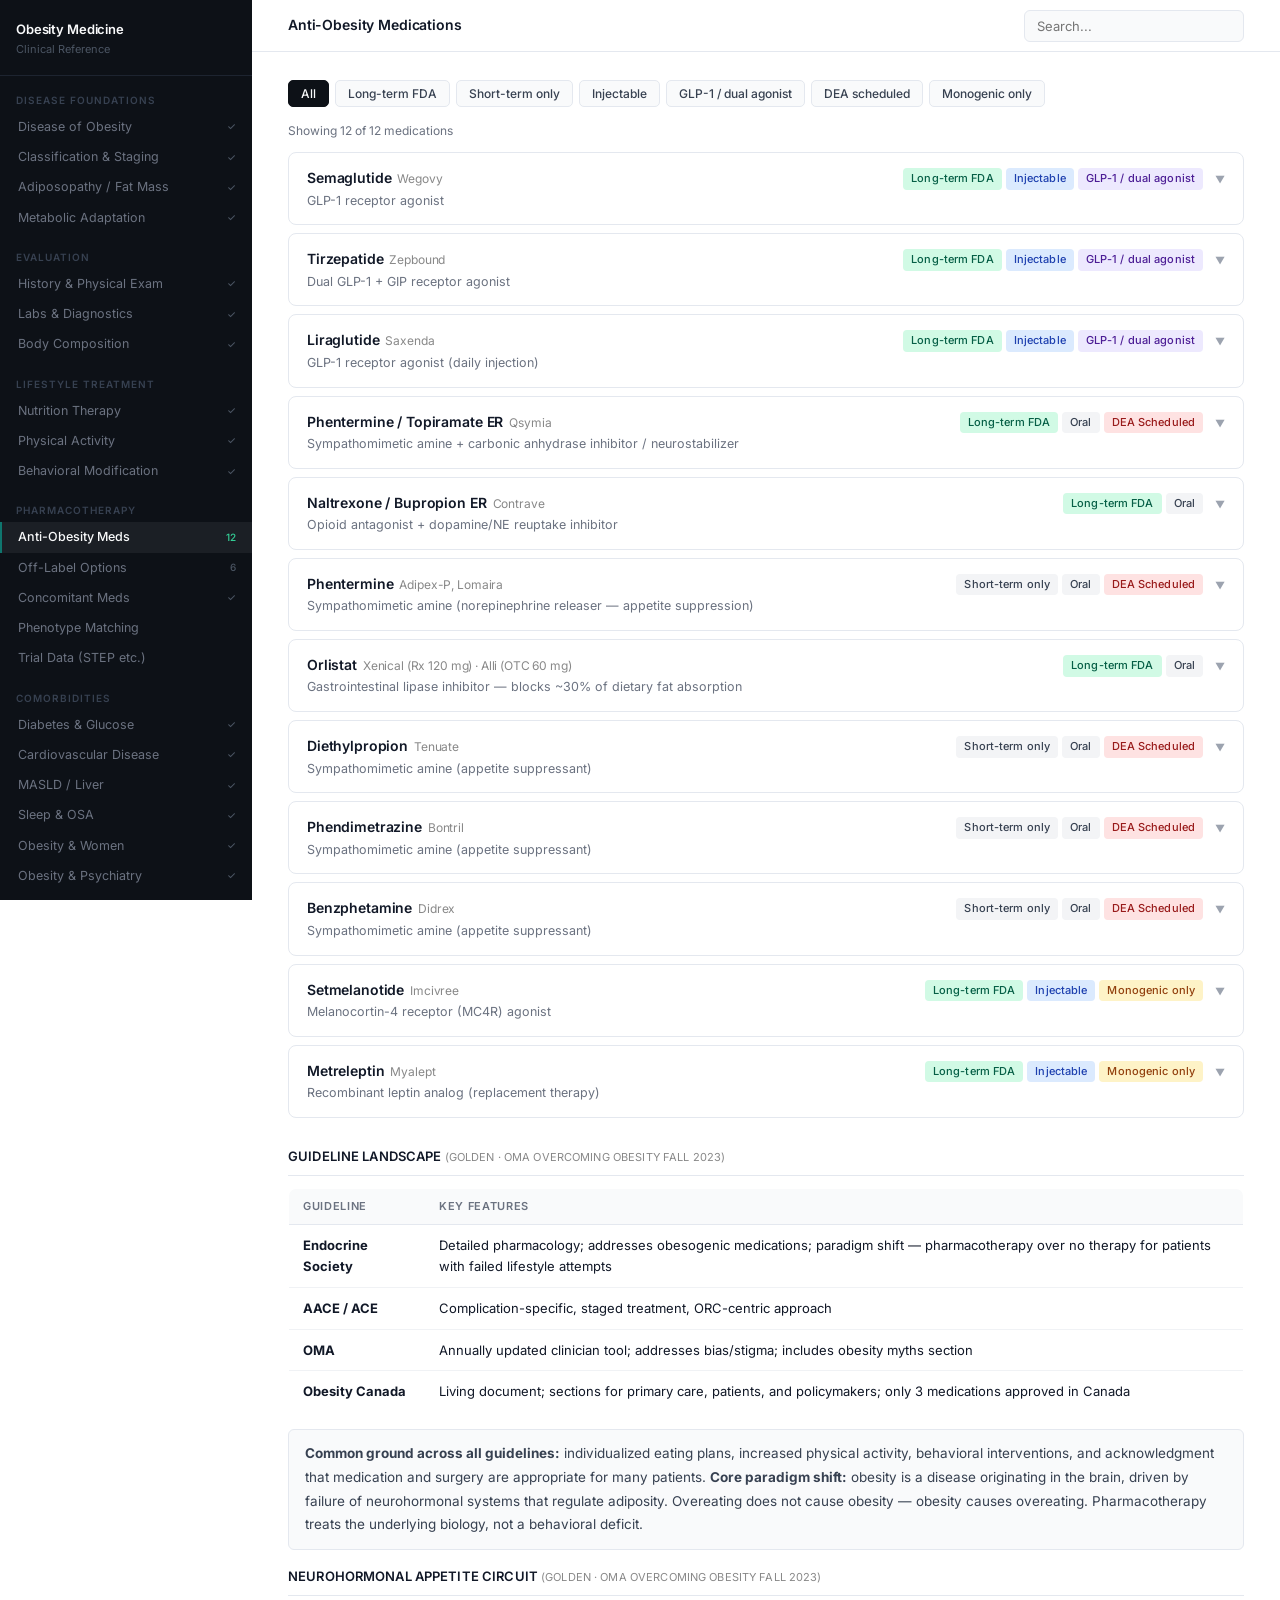
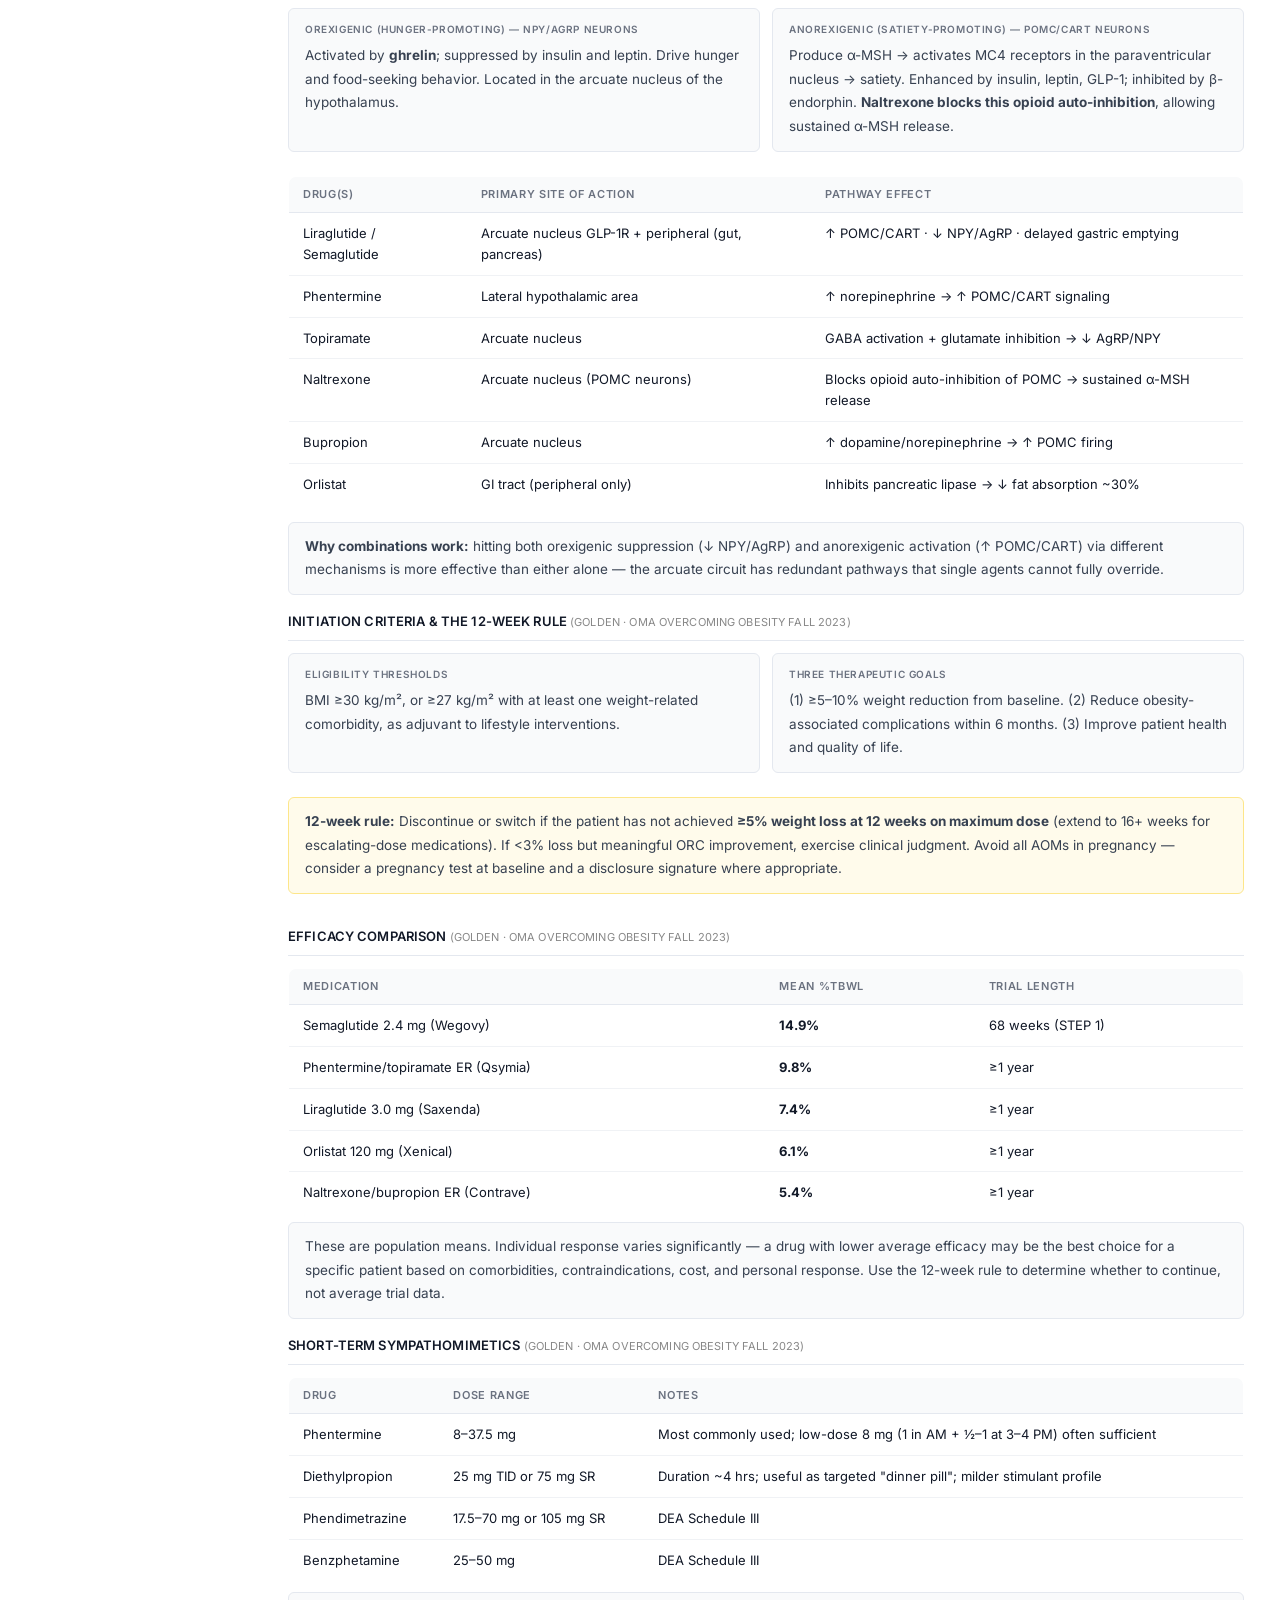
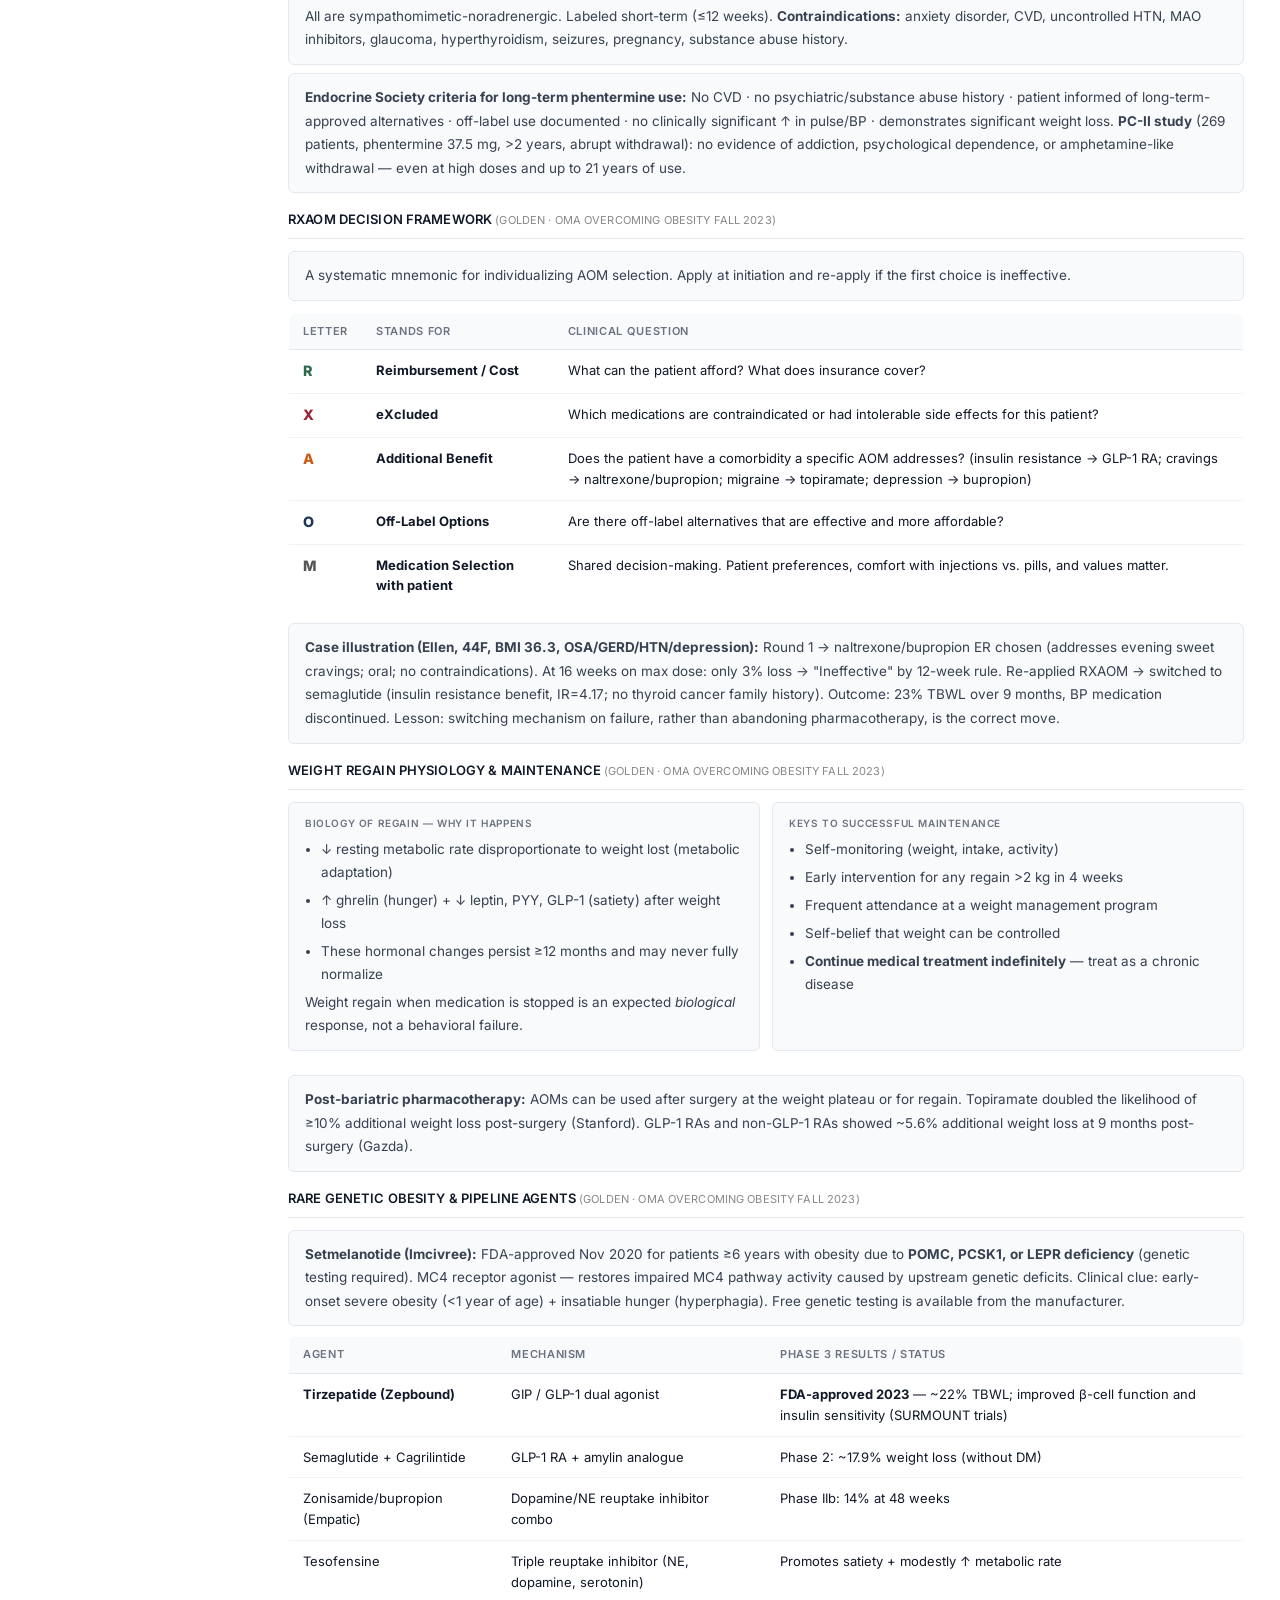
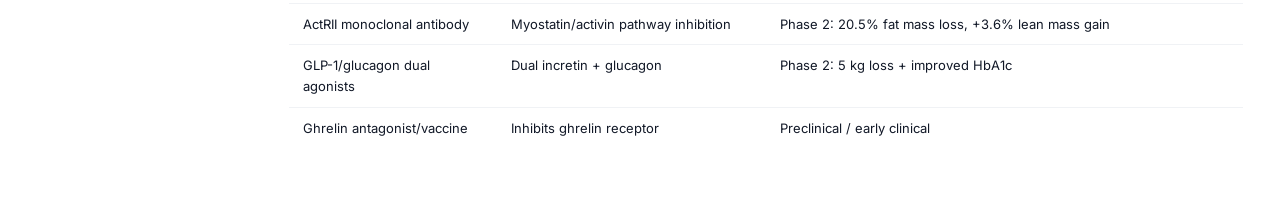
==== commit 1074ca72: "Visual redesign: Inter font, clean palette, no emoji sidebar - Import Inter via Google Fonts - Repla" ====
--- a/docs/index.html
+++ b/docs/index.html
@@ -3,7 +3,10 @@
 <head>
 <meta charset="UTF-8">
 <meta name="viewport" content="width=device-width, initial-scale=1.0">
-<title>Obesity Medicine Knowledge Base</title>
+<title>Obesity Medicine — Clinical Reference</title>
+<link rel="preconnect" href="https://fonts.googleapis.com">
+<link rel="preconnect" href="https://fonts.gstatic.com" crossorigin>
+<link href="https://fonts.googleapis.com/css2?family=Inter:wght@400;500;600;700&display=swap" rel="stylesheet">
 <link rel="stylesheet" href="./styles.css">
 </head>
 <body>
@@ -11,8 +14,8 @@
 <!-- SIDEBAR -->
 <nav class="sidebar">
   <div class="sidebar-logo">
-    <h1>Obesity Medicine<br>Knowledge Base</h1>
-    <p>Personal clinical reference · In progress</p>
+    <h1>Obesity Medicine</h1>
+    <p>Clinical Reference</p>
   </div>
 
   <div class="sidebar-section">Disease Foundations</div>
@@ -68,7 +71,7 @@
   <div class="topbar">
     <h2 id="section-title">Anti-Obesity Medications</h2>
     <div class="search" id="search-box">
-      <input type="text" id="search" placeholder="Search meds, contraindications, side effects...">
+      <input type="text" id="search" placeholder="Search...">
     </div>
   </div>
   <div class="content">
@@ -1429,70 +1432,8 @@
           </tbody>
         </table>
 
-        <!-- Section 3: Sample day -->
-        <p class="sh"><span class="handout-icon">MP</span>3 — What a good day of eating looks like</p>
-        <div class="handout-grid" style="margin-bottom:12px">
-          <div class="plate-item">
-            <strong>Breakfast options (~25–35 g protein)</strong><br><br>
-            ◆ 2 eggs scrambled + ¾ cup Greek yogurt + berries <em>(~28 g)</em><br>
-            ◆ Protein shake (1 scoop) + ½ cup cottage cheese + fruit <em>(~35 g)</em><br>
-            ◆ 3-egg omelet with vegetables + 1 slice whole-grain toast <em>(~22 g)</em><br>
-            ◆ High-protein overnight oats: oats + Greek yogurt + protein powder + chia seeds <em>(~30 g)</em>
-          </div>
-          <div class="plate-item">
-            <strong>Lunch options (~25–35 g protein)</strong><br><br>
-            ◆ Grilled chicken salad with olive oil + vinegar + avocado <em>(~35 g)</em><br>
-            ◆ Turkey + hummus wrap in a high-fiber tortilla + baby carrots <em>(~28 g)</em><br>
-            ◆ Tuna salad (canned tuna + light mayo + celery) on a bed of greens <em>(~30 g)</em><br>
-            ◆ Burrito bowl: ground beef or chicken + black beans + salsa + lettuce <em>(~35 g)</em>
-          </div>
-        </div>
-        <div class="handout-grid" style="margin-bottom:12px">
-          <div class="plate-item">
-            <strong>Dinner options (~25–35 g protein)</strong><br><br>
-            ◆ Baked salmon + roasted vegetables + small potato <em>(~35 g)</em><br>
-            ◆ Ground turkey stir-fry with vegetables + small portion of rice <em>(~30 g)</em><br>
-            ◆ Shrimp tacos in corn tortillas + cabbage + salsa <em>(~28 g)</em><br>
-            ◆ Baked chicken thigh + roasted broccoli + side salad <em>(~35 g)</em>
-          </div>
-          <div class="plate-item">
-            <strong>Snack options (if needed, ~10–15 g protein)</strong><br><br>
-            ◆ Greek yogurt (plain or low-sugar) <em>(~15 g)</em><br>
-            ◆ ½ cup cottage cheese + fruit <em>(~14 g)</em><br>
-            ◆ 2 hard-boiled eggs + apple <em>(~12 g)</em><br>
-            ◆ Protein shake (small) <em>(~15–20 g)</em><br>
-            ◆ String cheese + handful of almonds <em>(~9 g)</em><br>
-            ◆ Edamame (½ cup shelled) <em>(~9 g)</em>
-          </div>
-        </div>
-
-        <!-- Section 4: Carbs -->
-        <p class="sh"><span class="handout-icon">NF</span>4 — Carbohydrates: Choose quality, not zero</p>
-        <div class="handout-grid" style="margin-bottom:14px">
-          <div>
-            <p style="font-size:13px;font-weight:600;margin-bottom:6px">Choose these carbs more often</p>
-            <ul class="checklist">
-              <li><strong>Non-starchy vegetables</strong> (eat freely): greens, broccoli, cauliflower, peppers, zucchini, cucumber, asparagus, mushrooms, tomatoes, cabbage</li>
-              <li><strong>Fruit</strong>: berries, apples, pears, oranges, peaches, melon — whole fruit is far better than juice</li>
-              <li><strong>Legumes</strong>: black beans, lentils, chickpeas, edamame — high in fiber AND protein</li>
-              <li><strong>Whole grains</strong>: oats, quinoa, brown rice, farro, whole-grain bread, high-fiber tortillas</li>
-              <li><strong>Root vegetables</strong>: sweet potato, regular potato, carrots — filling and nutrient-rich</li>
-            </ul>
-          </div>
-          <div>
-            <p style="font-size:13px;font-weight:600;margin-bottom:6px">Limit these carbs</p>
-            <ul class="checklist">
-              <li><strong>Sugary beverages</strong>: soda, juice, sweet tea, lemonade, sports drinks, sweet coffee drinks (biggest source of hidden calories for most people)</li>
-              <li><strong>Ultra-processed snacks</strong>: chips, crackers, cookies, candy — engineered to be hard to stop eating</li>
-              <li><strong>Refined bread and white carbs</strong>: white bread, bagels, white rice in large amounts, pastries</li>
-              <li><strong>Alcohol</strong>: adds calories quickly, lowers inhibitions around food choices, and disrupts sleep</li>
-            </ul>
-            <div class="note" style="margin-top:8px;margin-bottom:0;font-size:12px"><strong>You do not have to eliminate carbs.</strong> The goal is to shift toward carbs that come with fiber, protein, and nutrients — and away from ones that spike blood sugar and are easy to overeat.</div>
-          </div>
-        </div>
-
-        <!-- Section 5: Beverages -->
-        <p class="sh"><span class="handout-icon">FL</span>5 — Beverages: Liquid calories are the most overlooked problem</p>
+        <!-- Section 3: Beverages -->
+        <p class="sh"><span class="handout-icon">FL</span>3 — Beverages: Liquid calories are the most overlooked problem</p>
         <table class="t handout-table" style="margin-bottom:16px">
           <thead><tr><th>Drink</th><th>Calories (typical)</th><th>Better swap</th></tr></thead>
           <tbody>
@@ -1507,141 +1448,8 @@
           </tbody>
         </table>
 
-        <!-- Section 6: Hunger awareness -->
-        <p class="sh"><span class="handout-icon">HN</span>6 — Hunger awareness: Eat when hungry, stop when satisfied</p>
-        <div class="handout-grid" style="margin-bottom:14px">
-          <div>
-            <p style="font-size:13px;font-weight:600;margin-bottom:6px">Hunger and fullness scale</p>
-            <table class="t handout-table">
-              <thead><tr><th>Level</th><th>What it feels like</th><th>Action</th></tr></thead>
-              <tbody>
-                <tr><td>1 — Starving</td><td>Dizzy, irritable, hard to think</td><td>Avoid getting here — plan ahead</td></tr>
-                <tr><td>3 — Hungry</td><td>Stomach growling, ready to eat</td><td>Good time to start eating</td></tr>
-                <tr><td>5 — Neutral</td><td>Not hungry, not full</td><td>Still eating — pause and check in</td></tr>
-                <tr><td>7 — Satisfied</td><td>Comfortable, could stop now</td><td><strong>Ideal stopping point</strong></td></tr>
-                <tr><td>9 — Stuffed</td><td>Uncomfortable, regret</td><td>Slow down, smaller servings</td></tr>
-              </tbody>
-            </table>
-          </div>
-          <div>
-            <p style="font-size:13px;font-weight:600;margin-bottom:6px">Habits that help you eat less without trying</p>
-            <ul class="checklist">
-              <li><strong>Eat slowly</strong> — it takes 15–20 minutes for fullness signals to reach your brain. Put the fork down between bites.</li>
-              <li><strong>Use a smaller plate</strong> — 9-inch plates instead of 12-inch plates can reduce portion size naturally.</li>
-              <li><strong>Sit at a table</strong> and minimize screens during meals — distracted eating leads to eating more.</li>
-              <li><strong>Don't skip meals</strong> — arriving at dinner "starving" makes it nearly impossible to eat reasonably.</li>
-              <li><strong>Drink water before meals</strong> — 16 oz (2 cups) before a meal can reduce intake by 10–20%.</li>
-              <li><strong>Serve from the kitchen</strong>, not at the table — making seconds require effort reduces mindless refills.</li>
-            </ul>
-          </div>
-        </div>
-
-        <!-- Section 7: Eating out -->
-        <p class="sh"><span class="handout-icon">RO</span>7 — Eating out and travel: A strategy, not a restriction</p>
-        <table class="t handout-table" style="margin-bottom:16px">
-          <thead><tr><th>Situation</th><th>What to do</th></tr></thead>
-          <tbody>
-            <tr><td>Any restaurant</td><td>Look at the menu before you arrive and pick your meal. Once you're hungry and at the table, impulsive choices are harder to resist.</td></tr>
-            <tr><td>The drink order</td><td>Start with water. Skip the soda, juice, and sweetened lemonade. Ask for water with lemon — it's free and refillable.</td></tr>
-            <tr><td>Choosing your main</td><td>Look for: grilled, baked, broiled, steamed, or roasted protein. Avoid: fried, crispy, creamy sauce, "loaded," or "double."</td></tr>
-            <tr><td>Portion size</td><td>Restaurant portions are typically 2–3x a normal serving. Ask for a to-go box with your meal and portion half before eating.</td></tr>
-            <tr><td>Bread basket</td><td>Ask the server not to bring it, or let your dining partner take it out of your reach before you sit down.</td></tr>
-            <tr><td>Salad dressings / sauces</td><td>Ask for dressing on the side. Use a fork-dip method — you use far less and still taste every bite.</td></tr>
-            <tr><td>Fast food (unavoidable)</td><td>Grilled chicken sandwich over burger. No combo — just the sandwich. Water instead of soda. Skip or share the fries.</td></tr>
-            <tr><td>Travel / airport</td><td>Carry protein: string cheese, nuts, a protein bar (≥15 g protein, &lt;15 g sugar), or Greek yogurt cups. This prevents desperation eating.</td></tr>
-            <tr><td>Work lunch / catered events</td><td>Prioritize protein and vegetables. You can always politely skip the rolls, pasta, or dessert without drawing attention.</td></tr>
-          </tbody>
-        </table>
-
-        <!-- Section 8: Reading labels -->
-        <p class="sh"><span class="handout-icon">LB</span>8 — Reading nutrition labels in 30 seconds</p>
-        <div class="handout-grid" style="margin-bottom:14px">
-          <div>
-            <p style="font-size:13px;font-weight:600;margin-bottom:6px">What to check first</p>
-            <ul class="checklist">
-              <li><strong>Serving size</strong> — everything on the label is per serving, and the bag often has 2–3 servings.</li>
-              <li><strong>Calories per serving</strong> — multiply by number of servings if you eat the whole package.</li>
-              <li><strong>Protein (g)</strong> — aim for at least 5–7 g per serving for snacks; 20+ g per serving for a meal item.</li>
-              <li><strong>Total carbohydrate → Dietary fiber</strong> — subtract fiber from total carbs for "net carbs." Higher fiber = better.</li>
-              <li><strong>Added sugars</strong> — look for this specifically. Under 5 g added sugar per serving is a good target.</li>
-              <li><strong>Ingredients list</strong> — if sugar (or corn syrup, dextrose, fructose, maltose) is in the first 3 ingredients, it's a high-sugar product.</li>
-            </ul>
-          </div>
-          <div>
-            <p style="font-size:13px;font-weight:600;margin-bottom:6px">Quick label test for a snack</p>
-            <table class="t handout-table">
-              <thead><tr><th>Goal</th><th>Target</th></tr></thead>
-              <tbody>
-                <tr><td>Protein</td><td>≥ 10 g per serving</td></tr>
-                <tr><td>Added sugar</td><td>≤ 5 g per serving</td></tr>
-                <tr><td>Fiber</td><td>≥ 3 g per serving</td></tr>
-                <tr><td>Calories</td><td>150–250 kcal for a snack</td></tr>
-                <tr><td>Saturated fat</td><td>≤ 3 g per serving (lower is better)</td></tr>
-              </tbody>
-            </table>
-            <div class="note" style="margin-top:8px;margin-bottom:0;font-size:12px">A product that meets the protein and fiber targets above will almost always be a good choice — even without checking every other number.</div>
-          </div>
-        </div>
-
-        <!-- Section 9: Grocery guide -->
-        <p class="sh"><span class="handout-icon">GR</span>9 — Simple grocery guide: What to keep stocked</p>
-        <div class="handout-grid" style="margin-bottom:14px">
-          <div class="plate-item">
-            <strong>Proteins (fresh or frozen)</strong><br>
-            Chicken breasts or thighs · Salmon fillets · Shrimp · Ground turkey · Canned tuna or salmon · Eggs · Greek yogurt (plain) · Cottage cheese · Edamame · Tofu · Beans (canned, any variety)
-          </div>
-          <div class="plate-item">
-            <strong>Vegetables</strong><br>
-            Frozen broccoli, cauliflower, spinach · Bagged salad greens · Cucumbers · Bell peppers · Zucchini · Cherry tomatoes · Asparagus · Carrots · Cabbage · Brussels sprouts
-          </div>
-        </div>
-        <div class="handout-grid" style="margin-bottom:14px">
-          <div class="plate-item">
-            <strong>Fruits</strong><br>
-            Frozen berries (great for shakes) · Fresh berries · Apples · Oranges · Pears · Bananas (1/2 at a time) · Melon · Grapes in small portions
-          </div>
-          <div class="plate-item">
-            <strong>Pantry staples</strong><br>
-            Oats · Quinoa · Brown rice · Canned beans/lentils · High-fiber tortillas · Nut butters (no added sugar) · Olive oil · Vinegar · Canned tomatoes · Protein powder · Low-sodium broth
-          </div>
-        </div>
-        <div class="note" style="margin-bottom:16px"><strong>Time-saving tip:</strong> Cook a large batch of protein once or twice a week (grilled chicken, hard-boiled eggs, ground turkey) and store in the fridge. Having pre-cooked protein makes every meal and snack faster and easier.</div>
-
-        <!-- Section 10: Common mistakes -->
-        <p class="sh"><span class="handout-icon">WN</span>10 — Common mistakes and how to fix them</p>
-        <table class="t handout-table" style="margin-bottom:16px">
-          <thead><tr><th>Mistake</th><th>Why it happens</th><th>Fix</th></tr></thead>
-          <tbody>
-            <tr><td>Skipping breakfast</td><td>Not hungry, busy, or trying to "save" calories</td><td>A light protein breakfast (yogurt, eggs, shake) prevents overeating later. You're not saving — you're borrowing from future self-control.</td></tr>
-            <tr><td>Drinking calories</td><td>Beverages don't feel like "real" food</td><td>Audit every drink. Juice, specialty coffee drinks, and sweet tea can add 400–600 kcal/day unnoticed.</td></tr>
-            <tr><td>Low protein breakfast</td><td>Default to toast, cereal, bagel, or nothing</td><td>Add an egg, Greek yogurt, or a protein shake to whatever you already eat at breakfast.</td></tr>
-            <tr><td>Too little fiber</td><td>Not eating enough vegetables, fruits, or beans</td><td>Add 1 vegetable at lunch and 1 at dinner. Beans are the easiest fiber upgrade — add to salads, soups, eggs.</td></tr>
-            <tr><td>Eating too fast</td><td>Habit, hunger, or distraction</td><td>Put your fork down between bites. Take 20+ minutes for a meal. Use a smaller utensil.</td></tr>
-            <tr><td>All-or-nothing thinking</td><td>One bad meal = "I ruined it"</td><td>One meal is 1 of 21+ meals this week. It cannot ruin progress. Just return to the plan at the next meal.</td></tr>
-            <tr><td>Not planning meals</td><td>Deciding when already hungry leads to poor choices</td><td>Decide tomorrow's lunch before you go to bed. It takes 2 minutes and removes a decision made under hunger.</td></tr>
-            <tr><td>Relying on willpower at night</td><td>Willpower depletes through the day</td><td>Make evening eating easier to manage by eating enough protein at meals 1 and 2. Have one planned evening option so the decision is already made.</td></tr>
-          </tbody>
-        </table>
-
-        <!-- Section 11: FAQ -->
-        <p class="sh"><span class="handout-icon">QA</span>11 — Common questions answered</p>
-        <table class="t handout-table" style="margin-bottom:16px">
-          <thead><tr><th>Question</th><th>Answer</th></tr></thead>
-          <tbody>
-            <tr><td>Do I have to count calories?</td><td>Not necessarily. Many people do well by focusing on protein, meal structure, and beverages. If you plateau, tracking for 2–4 weeks can reveal hidden calorie sources. Apps like Cronometer or MyFitnessPal make this easy.</td></tr>
-            <tr><td>Should I cut out all carbs?</td><td>No. The goal is to shift <em>which</em> carbs you eat — toward high-fiber, nutrient-dense ones — not to eliminate carbs entirely. Vegetables, fruit, beans, and oats are all carbs and all support weight loss.</td></tr>
-            <tr><td>Are artificial sweeteners okay?</td><td>In moderation, they are a reasonable tool for reducing sugar intake. Sparkling water, diet drinks, and zero-calorie sweeteners are preferable to sugary alternatives for most people.</td></tr>
-            <tr><td>What if I'm not hungry? (especially on GLP-1 meds)</td><td>Eat on a schedule regardless of hunger. Even a small protein-focused meal protects your muscle and keeps your metabolism stable. Skipping meals can lead to muscle loss over time.</td></tr>
-            <tr><td>Can I eat fruit if I'm trying to lose weight?</td><td>Yes. Whole fruit is filling, fibrous, and nutritious. Berries, apples, pears, and citrus are excellent choices. Avoid juice — it removes the fiber and concentrates the sugar.</td></tr>
-            <tr><td>What's the best diet for weight loss?</td><td>The best diet is the one you can actually follow consistently. Mediterranean, lower-carb, protein-forward, and structured meal-replacement plans all work — what they have in common is creating a calorie deficit through a structure you repeat.</td></tr>
-            <tr><td>How long until I see results?</td><td>Most people notice 2–4 lbs in the first 2 weeks (some fluid + early fat), then 0.5–1.5 lbs/week with a consistent plan. With medication, weight loss may be faster. Progress is not linear — expect some weeks with no change.</td></tr>
-            <tr><td>What if I hit a plateau?</td><td>Plateaus are normal. Before changing anything drastic: audit beverages, re-check protein intake, confirm you're not underreporting restaurant meals, and make sure strength training is in the plan. Sometimes the plan is right and the body just needs more time.</td></tr>
-            <tr><td>Can I have a "cheat day"?</td><td>A planned off-plan meal occasionally is fine. A full cheat day can erase a week's progress. Instead, plan 1–2 flex meals per week where you enjoy something different — without calling them failures.</td></tr>
-          </tbody>
-        </table>
-
-        <!-- Section 12: Special situations -->
-        <p class="sh"><span class="handout-icon">SP</span>12 — Special situations</p>
+        <!-- Section 4: Special situations -->
+        <p class="sh"><span class="handout-icon">SP</span>4 — Special situations</p>
         <div class="handout-grid" style="margin-bottom:14px">
           <div>
             <p style="font-size:13px;font-weight:600;margin-bottom:6px">On GLP-1 or tirzepatide (Wegovy, Zepbound, Saxenda)</p>
@@ -3988,6 +3796,135 @@
           </tr>
         </tbody>
       </table>
+
+      <div class="section-divider"><div class="src-label">OMA Annual Meeting 2025</div><div class="src-title">Advanced Bariatric Nutrition &amp; the MBS Patient</div><div class="src-meta">Sue Benson-Davies, PhD, DCN, MPH, RDN, FAND &nbsp;&middot;&nbsp; OMA 2025</div></div>
+
+      <p class="sh">Micronutrient absorption by intestinal segment <span style="font-size:11px;font-weight:400;color:#888">(Benson-Davies · OMA 2025)</span></p>
+      <div class="note" style="margin-bottom:12px">Understanding <em>where</em> each nutrient is absorbed explains why certain procedures cause predictable deficiencies. The more of the absorptive surface bypassed, the greater the risk.</div>
+      <table class="t" style="margin-bottom:16px">
+        <thead><tr><th>Segment</th><th>Length</th><th>Key nutrients absorbed</th></tr></thead>
+        <tbody>
+          <tr><td><strong>Duodenum</strong></td><td>~30 cm</td><td>Biotin, Folate, Niacin, Riboflavin, Thiamin, Vitamins A/D/E/K &nbsp;·&nbsp; Calcium, Copper, Iron, Phosphorus, Magnesium, Selenium</td></tr>
+          <tr><td><strong>Jejunum</strong></td><td>~244 cm (8 ft)</td><td>Same vitamins as duodenum plus Magnesium, Molybdenum, Zinc &nbsp;·&nbsp; Amino acids, lipids, monosaccharides, small peptides</td></tr>
+          <tr><td><strong>Ileum</strong></td><td>~365 cm (12 ft)</td><td>B12, Folate, Vitamin C, Vitamin D, Vitamin K, Magnesium</td></tr>
+          <tr><td><strong>Distal RYGB / BPD-DS / SADI-S</strong></td><td>Common channel 75–300 cm</td><td>Bile salts and gastric secretions enter only at the common channel — absorption delayed, risk of fat-soluble vitamin and fat malabsorption highest here</td></tr>
+        </tbody>
+      </table>
+      <div class="note" style="margin-bottom:16px"><strong>Gastric acid matters too:</strong> resection of acid-producing mucosa → low stomach acid → impairs absorption of B12, iron, calcium, copper, and magnesium. Contributors: PPIs/H2-blockers, OTC antacids, H. pylori, age ≥65, smoking, alcohol.</div>
+
+      <p class="sh">Procedure anatomy &amp; limb lengths <span style="font-size:11px;font-weight:400;color:#888">(Benson-Davies · OMA 2025)</span></p>
+      <table class="t" style="margin-bottom:16px">
+        <thead><tr><th>Procedure</th><th>Stomach remnant</th><th>Limb lengths / anatomy</th></tr></thead>
+        <tbody>
+          <tr><td><strong>Sleeve Gastrectomy (SG)</strong></td><td>20–30 mL (egg-sized)</td><td>No intestinal bypass; absorption surface intact</td></tr>
+          <tr><td><strong>Primary RYGB</strong></td><td>2–3 oz (small banana)</td><td>Alimentary limb 100–150 cm &nbsp;·&nbsp; BP limb 50–60 cm &nbsp;·&nbsp; Common channel 322–520 cm</td></tr>
+          <tr><td><strong>Distal RYGB / BPD-DS / SADI-S</strong></td><td>Variable</td><td>Common channel ~75–300 cm — greatest malabsorption and micronutrient risk</td></tr>
+        </tbody>
+      </table>
+
+      <p class="sh">Which lab assay to order — micronutrient-specific guidance <span style="font-size:11px;font-weight:400;color:#888">(Benson-Davies · OMA 2025)</span></p>
+      <div class="warn" style="margin-bottom:12px"><strong>Withhold all supplements for 24+ hours before drawing labs.</strong> Supplements falsely elevate: Vit A, Zinc, Copper, B12. They can also falsely reduce: Zinc, Copper, Iron, Selenium. Failure to withhold produces unreliable results.</div>
+      <table class="t" style="margin-bottom:16px">
+        <thead><tr><th>Nutrient</th><th>Preferred assay</th><th>Clinical note</th></tr></thead>
+        <tbody>
+          <tr><td><strong>Thiamin (B1)</strong></td><td><strong>Whole blood</strong> (NOT plasma)</td><td>Plasma thiamin is unreliable; whole blood stores reflect true status</td></tr>
+          <tr><td><strong>Vitamin B12</strong></td><td>Serum MMA (&gt;0.4 µmol/L = functional deficiency)</td><td>Serum B12 can appear normal while functional deficiency exists; PPIs interfere with absorption and can mask serum level</td></tr>
+          <tr><td><strong>Folate (B9)</strong></td><td>RBC folate &nbsp;+&nbsp; serum homocysteine (elevated) &nbsp;+&nbsp; MMA (normal)</td><td>This triad distinguishes folate from B12 deficiency</td></tr>
+          <tr><td><strong>Vitamin A</strong></td><td>↓ retinol binding protein + ↓ plasma retinol</td><td>Both markers together; single retinol level can be affected by inflammation</td></tr>
+          <tr><td><strong>Vitamin E</strong></td><td>↓ plasma alpha-tocopherol</td><td>—</td></tr>
+          <tr><td><strong>Vitamin D</strong></td><td>25(OH)D &nbsp;+&nbsp; PTH &nbsp;+&nbsp; alkaline phosphatase &nbsp;+&nbsp; 24-hr urinary calcium</td><td>Monitor PTH — secondary hyperparathyroidism can develop before frank hypocalcemia</td></tr>
+          <tr><td><strong>Vitamin K</strong></td><td>↓ des-gamma carboxy prothrombin (DCP)</td><td>More sensitive than PT/INR for isolated Vit K deficiency</td></tr>
+          <tr><td><strong>Iron</strong></td><td>↓ iron (&lt;50 µg/dL) + ↓ ferritin (&lt;20 µg/dL) + ↑ TIBC (&gt;45 µg/dL)</td><td>All three together confirm iron deficiency anemia vs. isolated depletion</td></tr>
+          <tr><td><strong>Zinc</strong></td><td>Serum zinc, or urinary zinc, or RBC zinc</td><td>Serum zinc is most commonly used but can be affected by acute illness; RBC zinc reflects longer-term status</td></tr>
+          <tr><td><strong>Copper</strong></td><td>Serum copper + ceruloplasmin</td><td>Both needed — ceruloplasmin can be falsely normal in inflammation; deficiency causes anemia and neuropathy that mimics B12 deficiency</td></tr>
+        </tbody>
+      </table>
+
+      <p class="sh">Micronutrient lab monitoring schedule <span style="font-size:11px;font-weight:400;color:#888">(Benson-Davies · OMA 2025)</span></p>
+      <table class="t" style="margin-bottom:16px">
+        <thead><tr><th>Labs</th><th>When</th><th>Procedures</th></tr></thead>
+        <tbody>
+          <tr><td>Thiamin, Folate, B12, Ferritin, Iron, Magnesium, Zinc</td><td>Baseline, 3 mo, 6 mo, 12 mo, annually</td><td>All MBS procedures</td></tr>
+          <tr><td>Vit D, Vit A, Calcium, Vit E, Vit K, Copper</td><td>Same schedule — add at baseline</td><td>BPD/DS, SADI-S, distal RYGB, revision surgeries</td></tr>
+        </tbody>
+      </table>
+
+      <p class="sh">Pre-operative nutrition assessment — what to evaluate <span style="font-size:11px;font-weight:400;color:#888">(Benson-Davies · OMA 2025)</span></p>
+      <div class="grid2" style="margin-bottom:16px">
+        <div>
+          <div class="slabel">Clinical domains</div>
+          <ul style="margin:0;padding-left:16px;font-size:13px;line-height:1.7">
+            <li>Medical history &amp; medication review (weight-promoting meds)</li>
+            <li>Weight history (childhood, early adulthood, job/stress, social, emotional factors)</li>
+            <li>Eating behaviors &amp; patterns</li>
+            <li>Food insecurity screening</li>
+            <li>Anthropometrics &amp; body composition (DEXA)</li>
+            <li>Physical limitations</li>
+            <li>Indirect calorimetry (measured RMR)</li>
+            <li>Micronutrient labs</li>
+          </ul>
+        </div>
+        <div>
+          <div class="slabel">Indirect calorimetry pearl</div>
+          <div class="sval" style="margin-bottom:8px">Measured RMR is often <strong>dramatically below predicted</strong> in severe obesity. Two cases from the lecture: one patient was −25% below predicted; another was −48% below. Using a prediction equation in these patients will significantly overestimate calorie targets.</div>
+          <div class="slabel">Body composition (DEXA) goals</div>
+          <div class="sval">Track fat mass vs. lean mass separately — weight loss on the scale does not tell you whether the patient is losing fat or muscle. DEXA before and after intervention reveals the quality of weight loss.</div>
+        </div>
+      </div>
+
+      <p class="sh">Disordered eating — pre-op bariatric screening <span style="font-size:11px;font-weight:400;color:#888">(Benson-Davies · OMA 2025)</span></p>
+      <div class="note" style="margin-bottom:12px">Screen all MBS candidates. Untreated eating disorders worsen post-operative outcomes. "Food noise" — constant, intrusive, and uncontrollable food-related thoughts — is a separate construct that should also be assessed.</div>
+      <table class="t" style="margin-bottom:16px">
+        <thead><tr><th>Disorder</th><th>Defining features</th></tr></thead>
+        <tbody>
+          <tr><td><strong>Binge-Eating Disorder</strong></td><td>Eating rapidly; eating until uncomfortably full; eating large amounts when not physically hungry; eating alone due to embarrassment; feeling disgusted, depressed, or guilty after. Frequency: ≥1×/week for ≥3 months.</td></tr>
+          <tr><td><strong>Anorexia Nervosa</strong></td><td>Caloric restriction leading to low body weight; intense fear of gaining weight. <em>Note: anorexia can coexist with obesity — do not exclude based on BMI.</em></td></tr>
+          <tr><td><strong>Bulimia Nervosa</strong></td><td>Recurrent binge-eating episodes followed by compensatory behaviors (purging, laxatives, excessive exercise). Frequency: ≥1×/week for ≥3 months.</td></tr>
+          <tr><td><strong>Night Eating Syndrome</strong></td><td>Awakening from sleep to eat; excessive eating after evening meal; awareness and recall of night eating episodes.</td></tr>
+        </tbody>
+      </table>
+
+      <p class="sh">Post-MBS diet progression &amp; nutrition targets <span style="font-size:11px;font-weight:400;color:#888">(Benson-Davies · OMA 2025)</span></p>
+      <div class="grid2" style="margin-bottom:16px">
+        <div>
+          <div class="slabel">Foundational goals</div>
+          <ul style="margin:0;padding-left:16px;font-size:13px;line-height:1.7">
+            <li><strong>Fluids:</strong> ≥64 oz (8 cups) per day</li>
+            <li><strong>Protein:</strong> ≥60 g/day minimum</li>
+            <li>Protein quality = amino acid content + nitrogen balance + protein digestibility</li>
+            <li>Key principle: <em>"Chew your calories rather than drinking them"</em></li>
+          </ul>
+        </div>
+        <div>
+          <div class="slabel">Heme iron &amp; protein supplement notes</div>
+          <div class="sval">Heme iron compounds (polypeptides, carbonyl iron) cause fewer GI side effects than ferrous or ferric salts — consider for patients with iron-supplement intolerance post-op.</div>
+          <div class="slabel" style="margin-top:8px">Post-op assessment domains</div>
+          <div class="sval">Food intake, oral supplements, eating behaviors, hunger scale, food access, physical activity, weight change, indirect calorimetry, micronutrient labs, DEXA (if indicated).</div>
+        </div>
+      </div>
+
+      <p class="sh">Bariatric MVM supplements — selection criteria <span style="font-size:11px;font-weight:400;color:#888">(Benson-Davies · OMA 2025)</span></p>
+      <div class="note" style="margin-bottom:12px">OTC multivitamins do not meet ASMBS micronutrient guidelines. Bariatric-specific formulations are required. Key questions before recommending a product:</div>
+      <ul style="margin:0 0 16px 0;padding-left:20px;font-size:13px;line-height:1.8">
+        <li>Does the supplement meet <strong>ASMBS micronutrient recommendations</strong> for the patient's procedure?</li>
+        <li>What formulation works best for the patient (chewable, capsule, liquid, sublingual)?</li>
+        <li>Can the patient afford it long-term? <strong>Cost: ~$50+/month</strong> for bariatric MVMs.</li>
+        <li>What are the known side effects (GI tolerance, taste, caking agents)?</li>
+        <li>Does the formulation fit special dietary needs (vegan, allergen-free)?</li>
+        <li>Check disintegration — some chewables cake and release nutrients poorly.</li>
+      </ul>
+
+      <p class="sh">Protein-energy undernutrition — albumin severity classification <span style="font-size:11px;font-weight:400;color:#888">(Benson-Davies · OMA 2025)</span></p>
+      <table class="t" style="margin-bottom:16px">
+        <thead><tr><th>Severity</th><th>Serum albumin</th></tr></thead>
+        <tbody>
+          <tr><td>Mild</td><td>30–35 g/L</td></tr>
+          <tr><td>Moderate</td><td>25–30 g/L</td></tr>
+          <tr><td>Severe</td><td>&lt;25 g/L</td></tr>
+        </tbody>
+      </table>
+      <div class="note">Post-MBS protein-energy undernutrition work-up: detailed diet history, weight change trend, full micronutrient labs. Common causes of slow weight loss or regain: anatomical factors, underlying disease, medications, grazing/nibbling behaviors, gut microbiome, reduced RMR. Use indirect calorimetry to guide calorie targets rather than prediction equations.</div>
+
     </div>
     <div class="section-panel" id="panel-clinic" style="display:none">
       <div class="note">Source: 2025 Obesity Algorithm, Obesity Medicine SOP Template section (pp. 571+ reviewed from your PDF). This section is now based on the template pages rather than a generic summary.</div>
--- a/docs/styles.css
+++ b/docs/styles.css
@@ -1,289 +1,501 @@
+@import url('https://fonts.googleapis.com/css2?family=Inter:wght@400;500;600;700&display=swap');
 
 *,*::before,*::after{box-sizing:border-box;margin:0;padding:0}
 :root{
-  --sidebar:260px;
-  --accent:#1a6b4a;
-  --accent2:#134e38;
-  --bg:#f5f5f1;
-  --card:#fff;
-  --border:#e2e2dc;
-  --text:#181816;
-  --muted:#6b6b6b;
+  --sidebar:252px;
+  --accent:#0f766e;
+  --accent-light:#f0fdf9;
+  --bg:#ffffff;
+  --card:#ffffff;
+  --border:#e4e8ef;
+  --border-light:#f0f2f5;
+  --text:#111827;
+  --muted:#6b7280;
+  --sidebar-bg:#0d1117;
+  --sidebar-border:#1d2430;
 }
 body{
-  font-family:-apple-system,BlinkMacSystemFont,'Segoe UI',system-ui,sans-serif;
+  font-family:'Inter',system-ui,-apple-system,sans-serif;
   background:var(--bg);
   color:var(--text);
-  font-size:15px;
-  line-height:1.75;
+  font-size:14px;
+  line-height:1.6;
   display:flex;
   min-height:100vh;
 }
 
 /* ── SIDEBAR ─────────────────────────────────────── */
-.sidebar{width:var(--sidebar);background:#171717;color:#bbb;flex-shrink:0;display:flex;flex-direction:column;position:fixed;top:0;left:0;height:100vh;overflow-y:auto;z-index:100}
-.sidebar-logo{padding:18px 18px 14px;border-bottom:1px solid #2a2a2a}
-.sidebar-logo h1{font-size:13px;font-weight:700;color:#f0f0f0;line-height:1.45;letter-spacing:-.01em}
-.sidebar-logo p{font-size:10px;color:#666;margin-top:4px}
-.sidebar-section{padding:14px 0 4px 18px;font-size:10px;font-weight:700;color:#4a4a4a;text-transform:uppercase;letter-spacing:.1em}
-.nav-item{display:flex;align-items:center;gap:9px;padding:8px 18px;cursor:pointer;font-size:13px;color:#999;border-left:3px solid transparent;transition:all .15s;line-height:1.3}
-.nav-item:hover{background:#222;color:#e0e0e0}
-.nav-item.active{background:#222;color:#fff;border-left-color:var(--accent)}
-.nav-item .icon{font-size:13px;width:17px;text-align:center;flex-shrink:0;opacity:.8}
-.nav-item .badge{margin-left:auto;background:#2a2a2a;color:#777;font-size:9px;padding:2px 6px;border-radius:8px;font-weight:600}
-.nav-item.active .badge{background:var(--accent);color:#fff}
-.sidebar-footer{margin-top:auto;padding:12px 18px;font-size:10px;color:#3a3a3a;border-top:1px solid #242424}
+.sidebar{
+  width:var(--sidebar);
+  background:var(--sidebar-bg);
+  color:#9ca3af;
+  flex-shrink:0;
+  display:flex;
+  flex-direction:column;
+  position:fixed;
+  top:0;left:0;
+  height:100vh;
+  overflow-y:auto;
+  z-index:100;
+}
+.sidebar-logo{padding:20px 16px 16px;border-bottom:1px solid var(--sidebar-border)}
+.sidebar-logo h1{font-size:13px;font-weight:600;color:#f9fafb;line-height:1.4;letter-spacing:-.01em}
+.sidebar-logo p{font-size:11px;color:#4b5563;margin-top:3px;font-weight:400}
+.sidebar-section{
+  padding:16px 0 4px 16px;
+  font-size:10px;font-weight:600;
+  color:#374151;
+  text-transform:uppercase;
+  letter-spacing:.1em;
+}
+.nav-item{
+  display:flex;align-items:center;gap:8px;
+  padding:7px 16px;
+  cursor:pointer;
+  font-size:12.5px;
+  color:#6b7280;
+  border-left:2px solid transparent;
+  transition:all .12s;
+  line-height:1.3;
+  font-weight:400;
+}
+.nav-item:hover{color:#e5e7eb;background:rgba(255,255,255,.04)}
+.nav-item.active{color:#f9fafb;border-left-color:var(--accent);background:rgba(255,255,255,.06);font-weight:500}
+.nav-item .icon{display:none}
+.nav-item .badge{
+  margin-left:auto;
+  font-size:10px;
+  color:#4b5563;
+  font-weight:500;
+  letter-spacing:.01em;
+}
+.nav-item.active .badge{color:#34d399}
+.sidebar-footer{display:none}
 
 /* ── MAIN LAYOUT ──────────────────────────────────── */
 .main{margin-left:var(--sidebar);flex:1;min-height:100vh;display:flex;flex-direction:column}
-.topbar{background:#fff;border-bottom:1px solid var(--border);padding:13px 32px;display:flex;align-items:center;gap:14px;position:sticky;top:0;z-index:50;box-shadow:0 1px 3px rgba(0,0,0,.04)}
-.topbar h2{font-size:17px;font-weight:600;flex:1;letter-spacing:-.01em}
-.topbar .search input{padding:8px 14px;border:1px solid var(--border);border-radius:8px;font-size:14px;width:240px;outline:none;background:#fafaf8;transition:border-color .15s}
-.topbar .search input:focus{border-color:#aaa;background:#fff}
-.content{padding:32px 40px;flex:1;max-width:1100px}
+.topbar{
+  background:#fff;
+  border-bottom:1px solid var(--border);
+  padding:0 36px;
+  height:52px;
+  display:flex;
+  align-items:center;
+  gap:16px;
+  position:sticky;
+  top:0;z-index:50;
+}
+.topbar h2{font-size:14px;font-weight:600;flex:1;color:var(--text);letter-spacing:-.01em}
+.topbar .search input{
+  padding:7px 12px;
+  border:1px solid var(--border);
+  border-radius:6px;
+  font-size:13px;
+  width:220px;
+  outline:none;
+  background:#f9fafb;
+  color:var(--text);
+  font-family:inherit;
+  transition:border-color .15s,background .15s;
+}
+.topbar .search input:focus{border-color:#9ca3af;background:#fff}
+.content{padding:28px 36px;flex:1;max-width:1060px}
 
 /* ── SECTION HEADINGS ─────────────────────────────── */
-/* Main section divider heading */
 .sh{
-  font-size:16px;
+  font-size:13px;
+  font-weight:600;
+  color:var(--text);
+  margin-top:32px;
+  margin-bottom:12px;
+  padding-bottom:8px;
+  border-bottom:1px solid var(--border);
+  letter-spacing:.01em;
+  text-transform:uppercase;
+}
+.section-panel>.sh:first-child,
+.section-panel>.note+.sh{margin-top:16px}
+
+.section-divider{
+  margin:36px 0 24px;
+  padding-top:20px;
+  border-top:1px solid var(--border);
+}
+.section-divider .src-label{
+  font-size:10px;font-weight:600;
+  text-transform:uppercase;
+  letter-spacing:.1em;
+  color:var(--muted);
+  margin-bottom:4px;
+}
+.section-divider .src-title{
+  font-size:18px;
   font-weight:700;
-  color:#111;
-  margin-top:36px;
-  margin-bottom:14px;
-  padding-bottom:10px;
-  border-bottom:2px solid #e8e4de;
-  letter-spacing:-.01em;
-}
-/* First heading at top of a panel — no extra top margin */
-.section-panel>.sh:first-child,
-.section-panel>.note+.sh,
-.section-panel>div+.sh:first-of-type{margin-top:20px}
-
-/* Source label / lecture divider */
-.section-divider{
-  margin:40px 0 28px;
-  border-top:2px solid #e8e4de;
-  padding-top:24px;
-}
-.section-divider .src-label{font-size:10px;font-weight:700;text-transform:uppercase;letter-spacing:.12em;color:#999;margin-bottom:5px}
-.section-divider .src-title{font-size:20px;font-family:'Georgia',serif;font-weight:700;color:#1a1a1a;line-height:1.25;margin-bottom:4px}
-.section-divider .src-meta{font-size:12px;color:#999}
+  color:var(--text);
+  line-height:1.25;
+  margin-bottom:3px;
+  letter-spacing:-.02em;
+}
+.section-divider .src-meta{font-size:12px;color:var(--muted)}
 
 /* ── CARDS ────────────────────────────────────────── */
-.card{background:var(--card);border:1px solid var(--border);border-radius:12px;margin-bottom:14px;overflow:hidden}
-.card-header{display:flex;align-items:flex-start;gap:12px;padding:16px 20px;cursor:pointer;user-select:none;transition:background .12s}
-.card-header:hover{background:#fafaf8}
-.card-title{font-size:15.5px;font-weight:600;letter-spacing:-.01em}
-.card-sub{font-size:13px;color:var(--muted);margin-top:3px;line-height:1.5}
-.card-pills{display:flex;gap:5px;flex-wrap:wrap;margin-left:auto;flex-shrink:0;align-items:flex-start;padding-top:2px}
-.pill{font-size:11px;padding:3px 9px;border-radius:10px;white-space:nowrap;font-weight:600}
-.p-green{background:#dff2ea;color:#0c5c42}
-.p-blue{background:#e2eef9;color:#1550a0}
-.p-amber{background:#faeeda;color:#7c4800}
-.p-red{background:#fce9e9;color:#9c2424}
-.p-purple{background:#eceafe;color:#4c43b0}
-.p-gray{background:#edede8;color:#4a4a4a}
-.chevron{color:#bbb;font-size:11px;transition:transform .2s;flex-shrink:0;margin-top:5px}
+.card{
+  background:var(--card);
+  border:1px solid var(--border);
+  border-radius:8px;
+  margin-bottom:8px;
+  overflow:hidden;
+}
+.card-header{
+  display:flex;align-items:flex-start;gap:12px;
+  padding:14px 18px;
+  cursor:pointer;user-select:none;
+  transition:background .1s;
+}
+.card-header:hover{background:#f9fafb}
+.card-title{font-size:14px;font-weight:600;letter-spacing:-.01em;color:var(--text)}
+.card-sub{font-size:12.5px;color:var(--muted);margin-top:2px;line-height:1.5}
+.card-pills{display:flex;gap:4px;flex-wrap:wrap;margin-left:auto;flex-shrink:0;align-items:flex-start;padding-top:1px}
+.pill{font-size:11px;padding:2px 8px;border-radius:4px;white-space:nowrap;font-weight:500;letter-spacing:.01em}
+.p-green{background:#d1fae5;color:#065f46}
+.p-blue{background:#dbeafe;color:#1e40af}
+.p-amber{background:#fef3c7;color:#92400e}
+.p-red{background:#fee2e2;color:#991b1b}
+.p-purple{background:#ede9fe;color:#4c1d95}
+.p-gray{background:#f3f4f6;color:#374151}
+.chevron{color:#9ca3af;font-size:10px;transition:transform .2s;flex-shrink:0;margin-top:4px}
 .chevron.open{transform:rotate(180deg)}
-.card-body{display:none;padding:20px 22px;border-top:1px solid #f0ede8}
+.card-body{display:none;padding:16px 18px;border-top:1px solid var(--border-light)}
 .card-body.open{display:block}
-.card-body p{margin-bottom:10px;line-height:1.75}
-.card-body ul,.card-body ol{padding-left:22px;margin:4px 0 12px}
-.card-body li{margin-bottom:6px;line-height:1.7}
+.card-body p{margin-bottom:10px;line-height:1.7}
+.card-body ul,.card-body ol{padding-left:20px;margin:4px 0 10px}
+.card-body li{margin-bottom:5px;line-height:1.65}
 
 /* ── LAYOUT HELPERS ───────────────────────────────── */
-.grid2{display:grid;grid-template-columns:1fr 1fr;gap:16px;margin-bottom:20px}
-.grid3{display:grid;grid-template-columns:1fr 1fr 1fr;gap:14px;margin-bottom:20px}
-.section{margin-bottom:20px}
-
-/* Labels + values */
-.slabel{font-size:11px;font-weight:700;color:#888;letter-spacing:.04em;margin-bottom:6px;text-transform:uppercase}
-.sval{font-size:14px;color:#2a2a2a;line-height:1.75}
-
-/* Tags */
-.tags{display:flex;flex-wrap:wrap;gap:6px;margin-bottom:2px}
-.tag{font-size:12px;padding:4px 11px;border-radius:20px;font-weight:500;line-height:1.3}
-.t-red{background:#fce9e9;color:#9c2424}
-.t-green{background:#dff2ea;color:#0c5c42}
-.t-amber{background:#faeeda;color:#7c4800}
-.t-blue{background:#e2eef9;color:#1550a0}
-.t-gray{background:#edede8;color:#4a4a4a}
-.t-purple{background:#eceafe;color:#4c43b0}
+.grid2{display:grid;grid-template-columns:1fr 1fr;gap:12px;margin-bottom:16px}
+.grid3{display:grid;grid-template-columns:1fr 1fr 1fr;gap:12px;margin-bottom:16px}
+.section{margin-bottom:16px}
+
+.slabel{font-size:10px;font-weight:600;color:var(--muted);letter-spacing:.06em;margin-bottom:4px;text-transform:uppercase}
+.sval{font-size:13.5px;color:#1f2937;line-height:1.65}
+
+.tags{display:flex;flex-wrap:wrap;gap:5px;margin-bottom:2px}
+.tag{font-size:11.5px;padding:3px 9px;border-radius:4px;font-weight:500;line-height:1.3}
+.t-red{background:#fee2e2;color:#991b1b}
+.t-green{background:#d1fae5;color:#065f46}
+.t-amber{background:#fef3c7;color:#92400e}
+.t-blue{background:#dbeafe;color:#1e40af}
+.t-gray{background:#f3f4f6;color:#374151}
+.t-purple{background:#ede9fe;color:#4c1d95}
 
 /* ── CALLOUT BLOCKS ───────────────────────────────── */
-/* General info block — subtle */
 .note{
-  background:#f7f9f7;
-  border-left:3px solid #8dc4a8;
-  border-radius:0 8px 8px 0;
-  padding:14px 18px;
-  font-size:14px;
-  color:#222;
-  line-height:1.8;
-  margin-bottom:16px;
-}
-.note ul,.note ol{padding-left:20px;margin:6px 0 4px}
-.note li{margin-bottom:5px}
-
-/* Warning / important block — amber */
+  background:#f9fafb;
+  border:1px solid var(--border);
+  border-radius:6px;
+  padding:12px 16px;
+  font-size:13.5px;
+  color:#374151;
+  line-height:1.75;
+  margin-bottom:12px;
+}
+.note ul,.note ol{padding-left:18px;margin:5px 0 3px}
+.note li{margin-bottom:4px}
+
 .warn{
-  background:#fffbf2;
-  border-left:3px solid #e0a040;
-  border-radius:0 8px 8px 0;
-  padding:14px 18px;
-  font-size:14px;
-  color:#222;
-  line-height:1.8;
-  margin-bottom:16px;
+  background:#fffbeb;
+  border:1px solid #fde68a;
+  border-radius:6px;
+  padding:12px 16px;
+  font-size:13.5px;
+  color:#374151;
+  line-height:1.75;
+  margin-bottom:12px;
 }
 
 /* Progress bars */
 .wl-bar{display:flex;align-items:center;gap:10px;margin-top:4px}
-.wl-track{flex:1;height:6px;background:#eee;border-radius:4px;overflow:hidden}
-.wl-fill{height:100%;background:linear-gradient(90deg,#27ae80,#1a6b4a);border-radius:4px}
+.wl-track{flex:1;height:4px;background:#e5e7eb;border-radius:4px;overflow:hidden}
+.wl-fill{height:100%;background:linear-gradient(90deg,#34d399,#0f766e);border-radius:4px}
 
 /* ── TABLES ───────────────────────────────────────── */
-table.t{width:100%;border-collapse:collapse;font-size:14px;margin-bottom:20px;border-radius:10px;overflow:hidden;border:1px solid var(--border)}
-table.t th{background:#f0ede8;padding:11px 15px;text-align:left;font-size:11px;font-weight:700;color:#555;border-bottom:1px solid var(--border);text-transform:uppercase;letter-spacing:.05em}
-table.t td{padding:11px 15px;border-bottom:1px solid #eeece8;vertical-align:top;line-height:1.7}
-table.t tbody tr:nth-child(even) td{background:#faf9f6}
+table.t{
+  width:100%;
+  border-collapse:collapse;
+  font-size:13px;
+  margin-bottom:16px;
+  border:1px solid var(--border);
+  border-radius:8px;
+  overflow:hidden;
+}
+table.t th{
+  background:#f9fafb;
+  padding:9px 14px;
+  text-align:left;
+  font-size:11px;font-weight:600;
+  color:var(--muted);
+  border-bottom:1px solid var(--border);
+  text-transform:uppercase;
+  letter-spacing:.06em;
+}
+table.t td{
+  padding:10px 14px;
+  border-bottom:1px solid var(--border-light);
+  vertical-align:top;
+  line-height:1.6;
+}
 table.t tr:last-child td{border-bottom:none}
-table.t tr:hover td{background:#f2f5f0}
+table.t tr:hover td{background:#f9fafb}
 
 /* ── PHENOTYPE CARDS ──────────────────────────────── */
-.ph-grid{display:grid;grid-template-columns:1fr 1fr;gap:14px;margin-bottom:20px}
-.ph-card{border-radius:12px;padding:18px 20px;border:1px solid transparent}
-.ph-brain{background:#f0eefd;border-color:#c0bce8}
-.ph-emotion{background:#fdf4e8;border-color:#f0c878}
-.ph-gut{background:#e8f7f0;border-color:#7fc8a4}
-.ph-burn{background:#fdeeed;border-color:#e87878}
-.ph-title{font-size:14px;font-weight:700;margin-bottom:7px;letter-spacing:-.01em}
-.ph-brain .ph-title{color:#4c43b0}
-.ph-emotion .ph-title{color:#7c4800}
-.ph-gut .ph-title{color:#0c5c42}
-.ph-burn .ph-title{color:#9c2424}
-.ph-desc{font-size:13.5px;color:#444;margin-bottom:9px;line-height:1.7}
-.ph-rx{font-size:13.5px;font-weight:700}
-.ph-brain .ph-rx{color:#4c43b0}
-.ph-emotion .ph-rx{color:#7c4800}
-.ph-gut .ph-rx{color:#0c5c42}
-.ph-burn .ph-rx{color:#9c2424}
+.ph-grid{display:grid;grid-template-columns:1fr 1fr;gap:12px;margin-bottom:16px}
+.ph-card{border-radius:8px;padding:16px;border:1px solid transparent}
+.ph-brain{background:#f5f3ff;border-color:#ddd6fe}
+.ph-emotion{background:#fffbeb;border-color:#fde68a}
+.ph-gut{background:#ecfdf5;border-color:#a7f3d0}
+.ph-burn{background:#fff1f2;border-color:#fecdd3}
+.ph-title{font-size:13px;font-weight:700;margin-bottom:6px;letter-spacing:-.01em}
+.ph-brain .ph-title{color:#4c1d95}
+.ph-emotion .ph-title{color:#92400e}
+.ph-gut .ph-title{color:#065f46}
+.ph-burn .ph-title{color:#991b1b}
+.ph-desc{font-size:13px;color:#374151;margin-bottom:8px;line-height:1.65}
+.ph-rx{font-size:13px;font-weight:600}
+.ph-brain .ph-rx{color:#5b21b6}
+.ph-emotion .ph-rx{color:#92400e}
+.ph-gut .ph-rx{color:#065f46}
+.ph-burn .ph-rx{color:#991b1b}
 
 /* ── FILTER ROW ───────────────────────────────────── */
-.filter-row{display:flex;gap:7px;flex-wrap:wrap;margin-bottom:16px}
-.fbtn{padding:5px 13px;border-radius:20px;border:1px solid var(--border);background:#f0ede8;color:#555;font-size:12px;cursor:pointer;transition:all .15s;font-weight:500}
-.fbtn.active{background:#171717;color:#fff;border-color:#171717}
+.filter-row{display:flex;gap:6px;flex-wrap:wrap;margin-bottom:14px}
+.fbtn{
+  padding:5px 12px;
+  border-radius:5px;
+  border:1px solid var(--border);
+  background:#f9fafb;
+  color:#374151;
+  font-size:12px;
+  cursor:pointer;
+  transition:all .12s;
+  font-weight:500;
+  font-family:inherit;
+}
+.fbtn.active,.fbtn:hover{background:var(--sidebar-bg);color:#f9fafb;border-color:var(--sidebar-bg)}
 
 /* ── TRIAL / STAT CARDS ───────────────────────────── */
-.step-grid{display:grid;grid-template-columns:repeat(3,1fr);gap:12px;margin-bottom:20px}
-.step-card{background:#f7f7f3;border-radius:10px;padding:16px 18px;border:1px solid #e5e2dc;border-top:3px solid var(--accent)}
-.step-card.purple{border-top-color:#4c43b0}
-.step-card.amber{border-top-color:#7c4800}
-.step-name{font-size:11px;font-weight:700;color:#999;margin-bottom:6px;text-transform:uppercase;letter-spacing:.06em}
-.step-wl{font-size:24px;font-weight:700;color:var(--accent);letter-spacing:-.02em;line-height:1}
-.step-card.purple .step-wl{color:#4c43b0}
-.step-card.amber .step-wl{color:#7c4800}
-.step-detail{font-size:12.5px;color:#555;margin-top:7px;line-height:1.65}
+.step-grid{display:grid;grid-template-columns:repeat(3,1fr);gap:10px;margin-bottom:16px}
+.step-card{
+  background:#f9fafb;
+  border-radius:8px;
+  padding:14px 16px;
+  border:1px solid var(--border);
+  border-top:2px solid var(--accent);
+}
+.step-card.purple{border-top-color:#7c3aed}
+.step-card.amber{border-top-color:#d97706}
+.step-name{font-size:10px;font-weight:600;color:var(--muted);margin-bottom:5px;text-transform:uppercase;letter-spacing:.06em}
+.step-wl{font-size:22px;font-weight:700;color:var(--accent);letter-spacing:-.02em;line-height:1}
+.step-card.purple .step-wl{color:#7c3aed}
+.step-card.amber .step-wl{color:#d97706}
+.step-detail{font-size:12px;color:#4b5563;margin-top:6px;line-height:1.6}
 
 /* ── 5 C'S ────────────────────────────────────────── */
-.fivec{display:grid;grid-template-columns:repeat(5,1fr);gap:8px;margin-bottom:16px}
-.fivec-item{background:#f0ede8;border-radius:8px;padding:12px 6px;text-align:center}
-.fivec-letter{font-size:22px;font-weight:700;color:#1a1a1a}
-.fivec-word{font-size:10px;color:#777;margin-top:3px;line-height:1.3}
+.fivec{display:grid;grid-template-columns:repeat(5,1fr);gap:8px;margin-bottom:14px}
+.fivec-item{background:#f9fafb;border:1px solid var(--border);border-radius:6px;padding:10px 4px;text-align:center}
+.fivec-letter{font-size:20px;font-weight:700;color:var(--text)}
+.fivec-word{font-size:10px;color:var(--muted);margin-top:2px;line-height:1.3}
 
 /* ── COMING SOON ──────────────────────────────────── */
-.coming-soon{background:#fff;border:2px dashed var(--border);border-radius:12px;padding:44px;text-align:center;color:#aaa}
-.coming-soon .cs-icon{font-size:36px;margin-bottom:14px}
-.coming-soon h3{font-size:16px;font-weight:600;color:#999;margin-bottom:8px}
-.coming-soon p{font-size:14px;line-height:1.7}
-.topic-list{display:grid;grid-template-columns:1fr 1fr;gap:7px;margin-top:18px;text-align:left}
-.topic-item{background:#f5f4f0;border-radius:8px;padding:9px 13px;font-size:12.5px;color:#666;display:flex;align-items:center;gap:7px}
-.topic-item::before{content:"→";color:#bbb}
+.coming-soon{
+  background:#f9fafb;
+  border:1px dashed var(--border);
+  border-radius:8px;
+  padding:40px;
+  text-align:center;
+  color:#9ca3af;
+}
+.coming-soon .cs-icon{font-size:32px;margin-bottom:12px}
+.coming-soon h3{font-size:15px;font-weight:600;color:#6b7280;margin-bottom:6px}
+.coming-soon p{font-size:13.5px;line-height:1.7}
+.topic-list{display:grid;grid-template-columns:1fr 1fr;gap:6px;margin-top:16px;text-align:left}
+.topic-item{
+  background:#f3f4f6;
+  border-radius:6px;
+  padding:8px 12px;
+  font-size:12.5px;
+  color:#4b5563;
+  display:flex;align-items:center;gap:7px;
+}
+.topic-item::before{content:"–";color:#9ca3af}
 
 /* ── MISC ─────────────────────────────────────────── */
-.count{font-size:12px;color:#999;margin-bottom:14px}
-.no-results{text-align:center;color:#aaa;padding:48px 0;font-size:14px}
+.count{font-size:12px;color:var(--muted);margin-bottom:12px}
+.no-results{text-align:center;color:#9ca3af;padding:48px 0;font-size:14px}
 
 /* ── ACTIONS + HANDOUTS ───────────────────────────── */
-.action-row{display:flex;justify-content:flex-end;margin-bottom:14px}
-.btn-print{appearance:none;border:1px solid var(--accent2);background:var(--accent);color:#fff;border-radius:10px;padding:9px 16px;font-size:13px;font-weight:600;cursor:pointer;transition:background .15s}
-.btn-print:hover{background:var(--accent2)}
-.handout-menu{display:flex;gap:8px;flex-wrap:wrap;margin-bottom:14px}
-.handout-chip{appearance:none;border:1px solid var(--border);background:#f0ede8;color:#444;border-radius:999px;padding:7px 14px;font-size:12px;font-weight:600;cursor:pointer;transition:all .15s}
-.handout-chip.active{background:#171717;border-color:#171717;color:#fff}
-.handout-card{background:#fff;border:1px solid var(--border);border-radius:14px;padding:20px;margin-bottom:16px}
+.action-row{display:flex;justify-content:flex-end;margin-bottom:12px}
+.btn-print{
+  appearance:none;
+  border:1px solid var(--accent);
+  background:var(--accent);
+  color:#fff;
+  border-radius:6px;
+  padding:8px 14px;
+  font-size:12.5px;font-weight:600;
+  cursor:pointer;
+  transition:opacity .15s;
+  font-family:inherit;
+}
+.btn-print:hover{opacity:.85}
+.handout-menu{display:flex;gap:6px;flex-wrap:wrap;margin-bottom:12px}
+.handout-chip{
+  appearance:none;
+  border:1px solid var(--border);
+  background:#f9fafb;
+  color:#374151;
+  border-radius:999px;
+  padding:6px 13px;
+  font-size:12px;font-weight:500;
+  cursor:pointer;
+  transition:all .12s;
+  font-family:inherit;
+}
+.handout-chip.active{background:var(--sidebar-bg);border-color:var(--sidebar-bg);color:#fff}
+.handout-card{background:#fff;border:1px solid var(--border);border-radius:10px;padding:18px;margin-bottom:14px}
 .handout-inner-action{margin-top:-2px}
-.handout-header{display:flex;justify-content:space-between;gap:12px;align-items:flex-start;border-bottom:1px solid #f0ede8;padding-bottom:14px;margin-bottom:16px}
-.handout-header h3{font-size:20px;line-height:1.2;font-weight:700;letter-spacing:-.02em}
-.handout-header p{font-size:13px;color:#777;margin-top:4px}
-.handout-clinic{font-size:11px;font-weight:700;color:#777;text-transform:uppercase;letter-spacing:.08em;white-space:nowrap}
-.handout-icon{display:inline-flex;align-items:center;justify-content:center;min-width:28px;height:28px;padding:0 8px;border-radius:999px;background:#dff2ea;color:#1a6b4a;font-size:10px;font-weight:700;letter-spacing:.05em;margin-right:8px;vertical-align:middle}
-.handout-icon.small{min-width:22px;height:22px;padding:0 6px;font-size:9px;margin-right:6px}
-.handout-grid{display:grid;grid-template-columns:1fr 1fr;gap:18px;margin-bottom:16px}
-.checklist{padding-left:20px}
-.checklist li{margin-bottom:9px;font-size:14px;line-height:1.7}
-.handout-tips{margin-bottom:16px}
+.handout-header{
+  display:flex;justify-content:space-between;gap:12px;align-items:flex-start;
+  border-bottom:1px solid var(--border-light);
+  padding-bottom:12px;margin-bottom:14px;
+}
+.handout-header h3{font-size:18px;line-height:1.25;font-weight:700;letter-spacing:-.02em}
+.handout-header p{font-size:12.5px;color:var(--muted);margin-top:3px}
+.handout-clinic{font-size:10px;font-weight:600;color:var(--muted);text-transform:uppercase;letter-spacing:.08em;white-space:nowrap}
+.handout-icon{
+  display:inline-flex;align-items:center;justify-content:center;
+  min-width:26px;height:26px;padding:0 7px;
+  border-radius:4px;
+  background:#d1fae5;color:#065f46;
+  font-size:9.5px;font-weight:700;letter-spacing:.05em;
+  margin-right:7px;vertical-align:middle;
+}
+.handout-icon.small{min-width:20px;height:20px;padding:0 5px;font-size:9px;margin-right:5px}
+.handout-grid{display:grid;grid-template-columns:1fr 1fr;gap:16px;margin-bottom:14px}
+.checklist{padding-left:18px}
+.checklist li{margin-bottom:8px;font-size:13.5px;line-height:1.65}
+.handout-tips{margin-bottom:14px}
 .handout-table td,.handout-table th{font-size:13px}
-.handout-plate{display:grid;grid-template-columns:repeat(3,1fr);gap:11px;margin-bottom:16px}
-.plate-item{background:#f7f7f3;border:1px solid #e8e5de;border-radius:10px;padding:13px;font-size:14px;line-height:1.6}
-.handout-footer{border-top:1px solid #f0ede8;padding-top:14px;font-size:14px;line-height:2.1}
+.handout-plate{display:grid;grid-template-columns:repeat(3,1fr);gap:10px;margin-bottom:14px}
+.plate-item{background:#f9fafb;border:1px solid var(--border);border-radius:8px;padding:12px;font-size:13.5px;line-height:1.6}
+.handout-footer{border-top:1px solid var(--border-light);padding-top:12px;font-size:13.5px;line-height:2.0}
 
 /* ── PLAN BUILDER ─────────────────────────────────── */
-.planner-grid{display:grid;grid-template-columns:340px 1fr;gap:16px}
-.planner-card{background:#fff;border:1px solid var(--border);border-radius:14px;padding:18px}
-.planner-factors{display:grid;gap:9px;margin-bottom:16px}
-.planner-option{display:flex;align-items:flex-start;gap:11px;padding:11px 13px;border:1px solid #e8e5de;border-radius:10px;background:#faf9f6;font-size:14px;line-height:1.5;cursor:pointer;transition:border-color .15s}
-.planner-option input{margin-top:3px}
-.planner-option:hover{border-color:#c8d8cc;background:#f4faf6}
-.planner-list{list-style:none;padding:0;margin:0 0 16px}
-.planner-list li{padding:9px 0 9px 26px;border-bottom:1px solid #f0ede8;position:relative;font-size:14px;line-height:1.6}
+.planner-grid{display:grid;grid-template-columns:320px 1fr;gap:14px}
+.planner-card{background:#fff;border:1px solid var(--border);border-radius:10px;padding:16px}
+.planner-factors{display:grid;gap:8px;margin-bottom:14px}
+.planner-option{
+  display:flex;align-items:flex-start;gap:10px;
+  padding:10px 12px;
+  border:1px solid var(--border);
+  border-radius:6px;
+  background:#f9fafb;
+  font-size:13.5px;line-height:1.5;
+  cursor:pointer;transition:border-color .12s;
+}
+.planner-option input{margin-top:2px}
+.planner-option:hover{border-color:#9ca3af}
+.planner-list{list-style:none;padding:0;margin:0 0 14px}
+.planner-list li{
+  padding:8px 0 8px 22px;
+  border-bottom:1px solid var(--border-light);
+  position:relative;font-size:13.5px;line-height:1.6;
+}
 .planner-list li:last-child{border-bottom:none}
-.planner-list li::before{content:"•";position:absolute;left:9px;top:8px;color:var(--accent);font-size:18px;line-height:1}
-.planner-actions{display:flex;gap:8px;flex-wrap:wrap;margin-top:12px}
-.planner-empty{font-size:13px;color:#777;margin-bottom:10px}
-.template-list{display:grid;gap:9px}
-.template-item{display:flex;align-items:center;justify-content:space-between;gap:12px;padding:11px 14px;border:1px solid #e8e5de;border-radius:10px;background:#faf9f6}
-.template-name{font-size:14px;font-weight:600}
-.template-meta{font-size:12px;color:#777}
-.template-actions{display:flex;gap:7px;flex-wrap:wrap}
-.visit-summary-card{background:#f7f7f3;border:1px solid #e8e5de;border-radius:12px;padding:18px}
-.visit-summary-grid{display:grid;grid-template-columns:1fr 1fr;gap:18px;margin-bottom:16px}
+.planner-list li::before{content:"•";position:absolute;left:7px;top:7px;color:var(--accent);font-size:16px;line-height:1}
+.planner-actions{display:flex;gap:7px;flex-wrap:wrap;margin-top:10px}
+.planner-empty{font-size:13px;color:var(--muted);margin-bottom:8px}
+.template-list{display:grid;gap:8px}
+.template-item{
+  display:flex;align-items:center;justify-content:space-between;gap:12px;
+  padding:10px 14px;
+  border:1px solid var(--border);
+  border-radius:6px;background:#f9fafb;
+}
+.template-name{font-size:13.5px;font-weight:600}
+.template-meta{font-size:12px;color:var(--muted)}
+.template-actions{display:flex;gap:6px;flex-wrap:wrap}
+.visit-summary-card{background:#f9fafb;border:1px solid var(--border);border-radius:8px;padding:16px}
+.visit-summary-grid{display:grid;grid-template-columns:1fr 1fr;gap:16px;margin-bottom:14px}
 .visit-summary-block{break-inside:avoid}
-.visit-summary-meta{font-size:12px;color:#777;margin-bottom:14px}
-.planner-group-label{font-size:11px;font-weight:700;text-transform:uppercase;letter-spacing:.06em;color:#999;margin-top:8px;margin-bottom:5px;padding-left:2px}
-.handout-menu-group{display:inline-block;font-size:11px;font-weight:700;text-transform:uppercase;letter-spacing:.05em;color:#999;margin-right:4px;margin-top:6px;align-self:center}
+.visit-summary-meta{font-size:12px;color:var(--muted);margin-bottom:12px}
+.planner-group-label{font-size:10px;font-weight:600;text-transform:uppercase;letter-spacing:.06em;color:var(--muted);margin-top:6px;margin-bottom:4px;padding-left:2px}
+.handout-menu-group{display:inline-block;font-size:10px;font-weight:600;text-transform:uppercase;letter-spacing:.05em;color:var(--muted);margin-right:4px;margin-top:5px;align-self:center}
 
 /* ── NOTE TEMPLATES ───────────────────────────────── */
-.note-tab-bar{display:flex;flex-wrap:wrap;gap:7px;margin-bottom:16px}
-.note-tab{appearance:none;border:1px solid var(--border);background:#f0ede8;color:#444;border-radius:999px;padding:7px 15px;font-size:12px;font-weight:600;cursor:pointer;transition:all .15s}
-.note-tab.active,.note-tab:hover{background:#171717;border-color:#171717;color:#fff}
+.note-tab-bar{display:flex;flex-wrap:wrap;gap:6px;margin-bottom:14px}
+.note-tab{
+  appearance:none;
+  border:1px solid var(--border);
+  background:#f9fafb;
+  color:#374151;
+  border-radius:5px;
+  padding:6px 14px;
+  font-size:12px;font-weight:500;
+  cursor:pointer;transition:all .12s;
+  font-family:inherit;
+}
+.note-tab.active,.note-tab:hover{background:var(--sidebar-bg);border-color:var(--sidebar-bg);color:#fff}
 .note-template-wrap{position:relative}
 .note-template{display:none}
 .note-template.active{display:block}
-.note-template-header{display:flex;align-items:center;justify-content:space-between;gap:12px;margin-bottom:12px}
-.note-template-title{font-size:15px;font-weight:700;color:#1a1a1a}
-.btn-copy{appearance:none;border:1px solid var(--accent2);background:var(--accent);color:#fff;border-radius:10px;padding:8px 16px;font-size:12px;font-weight:600;cursor:pointer;white-space:nowrap;transition:background .15s}
-.btn-copy:hover{background:var(--accent2)}
-.note-text{background:#f7f7f3;border:1px solid var(--border);border-radius:12px;padding:18px 20px;font-family:'SF Mono',Consolas,Monaco,'Courier New',monospace;font-size:12.5px;line-height:1.75;color:#2a2a2a;white-space:pre-wrap;overflow-x:auto;margin:0}
+.note-template-header{display:flex;align-items:center;justify-content:space-between;gap:12px;margin-bottom:10px}
+.note-template-title{font-size:14px;font-weight:700;color:var(--text)}
+.btn-copy{
+  appearance:none;
+  border:1px solid var(--accent);
+  background:var(--accent);
+  color:#fff;
+  border-radius:6px;
+  padding:7px 14px;
+  font-size:12px;font-weight:600;
+  cursor:pointer;white-space:nowrap;
+  transition:opacity .15s;
+  font-family:inherit;
+}
+.btn-copy:hover{opacity:.85}
+.note-text{
+  background:#f9fafb;
+  border:1px solid var(--border);
+  border-radius:8px;
+  padding:16px 18px;
+  font-family:'SF Mono',Consolas,Monaco,'Courier New',monospace;
+  font-size:12px;line-height:1.75;
+  color:#1f2937;
+  white-space:pre-wrap;overflow-x:auto;margin:0;
+}
 
 /* ── SECTION PANELS ───────────────────────────────── */
-.section-panel{padding-bottom:12px}
-.section-panel ul,.section-panel ol{padding-left:22px;margin:6px 0 14px}
-.section-panel li{margin-bottom:6px;line-height:1.75}
-/* Don't double-indent already-indented lists */
-.note ul,.note ol,.card-body ul,.card-body ol{padding-left:20px;margin:6px 0 4px}
-
-/* ── PEARL LIST (kept for backwards compat) ───────── */
+.section-panel{padding-bottom:24px}
+.section-panel ul,.section-panel ol{padding-left:20px;margin:5px 0 12px}
+.section-panel li{margin-bottom:5px;line-height:1.7}
+.note ul,.note ol,.card-body ul,.card-body ol{padding-left:18px;margin:5px 0 3px}
+
+/* ── PEARL LIST ───────────────────────────────────── */
 .pearl-list{list-style:none;padding:0}
-.pearl-list li{padding:10px 0 10px 30px;border-bottom:1px solid #f0ede8;font-size:14px;color:#2a2a2a;line-height:1.75;position:relative}
+.pearl-list li{
+  padding:9px 0 9px 26px;
+  border-bottom:1px solid var(--border-light);
+  font-size:13.5px;color:#1f2937;
+  line-height:1.7;position:relative;
+}
 .pearl-list li:last-child{border-bottom:none}
-.pearl-list li::before{content:"◆";position:absolute;left:0;top:12px;font-size:9px;color:var(--accent)}
+.pearl-list li::before{content:"◆";position:absolute;left:0;top:11px;font-size:8px;color:var(--accent)}
 
 /* ── RESPONSIVE ───────────────────────────────────── */
 @media(max-width:700px){
   .sidebar{display:none}
   .main{margin-left:0}
-  .content{padding:20px 18px}
+  .content{padding:18px 16px}
   .grid2,.grid3,.ph-grid,.step-grid,.fivec,.topic-list,.handout-grid,.handout-plate,.planner-grid,.visit-summary-grid{grid-template-columns:1fr}
   .handout-header{flex-direction:column}
   .action-row{justify-content:flex-start}
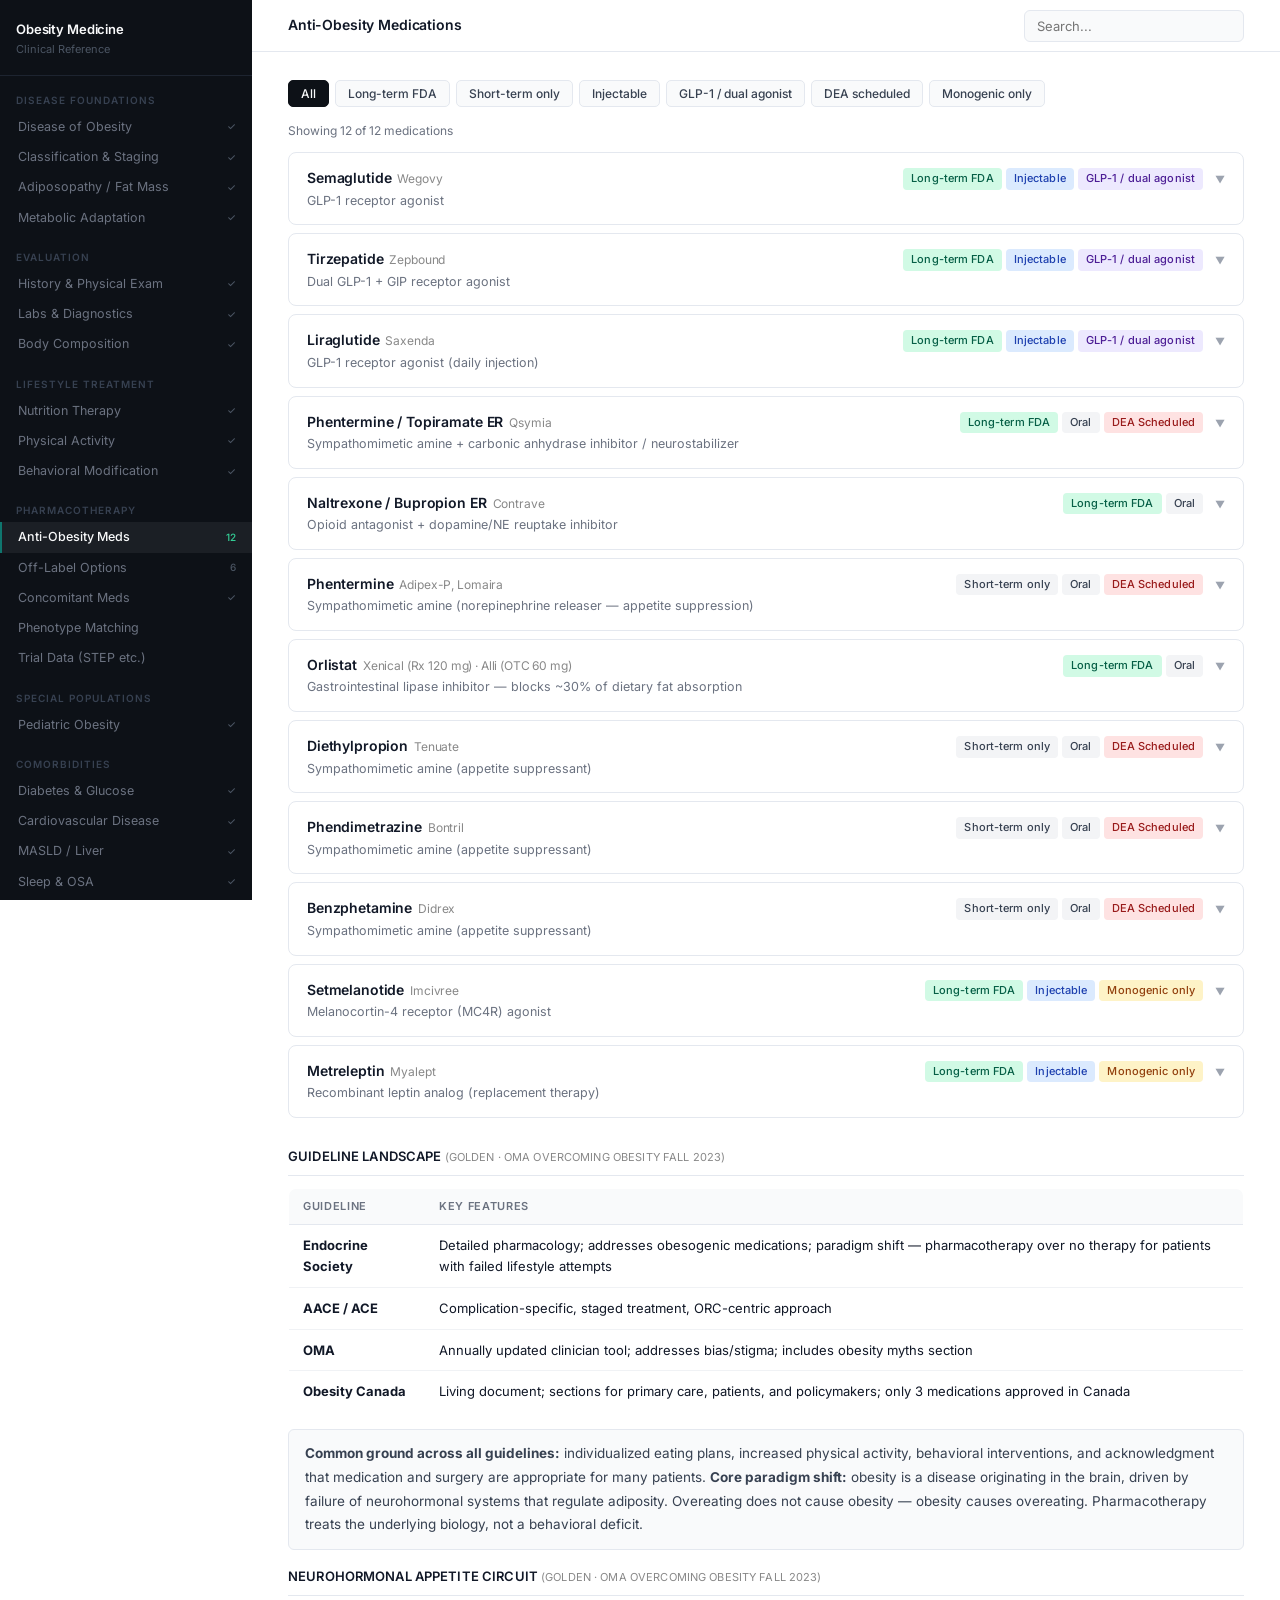
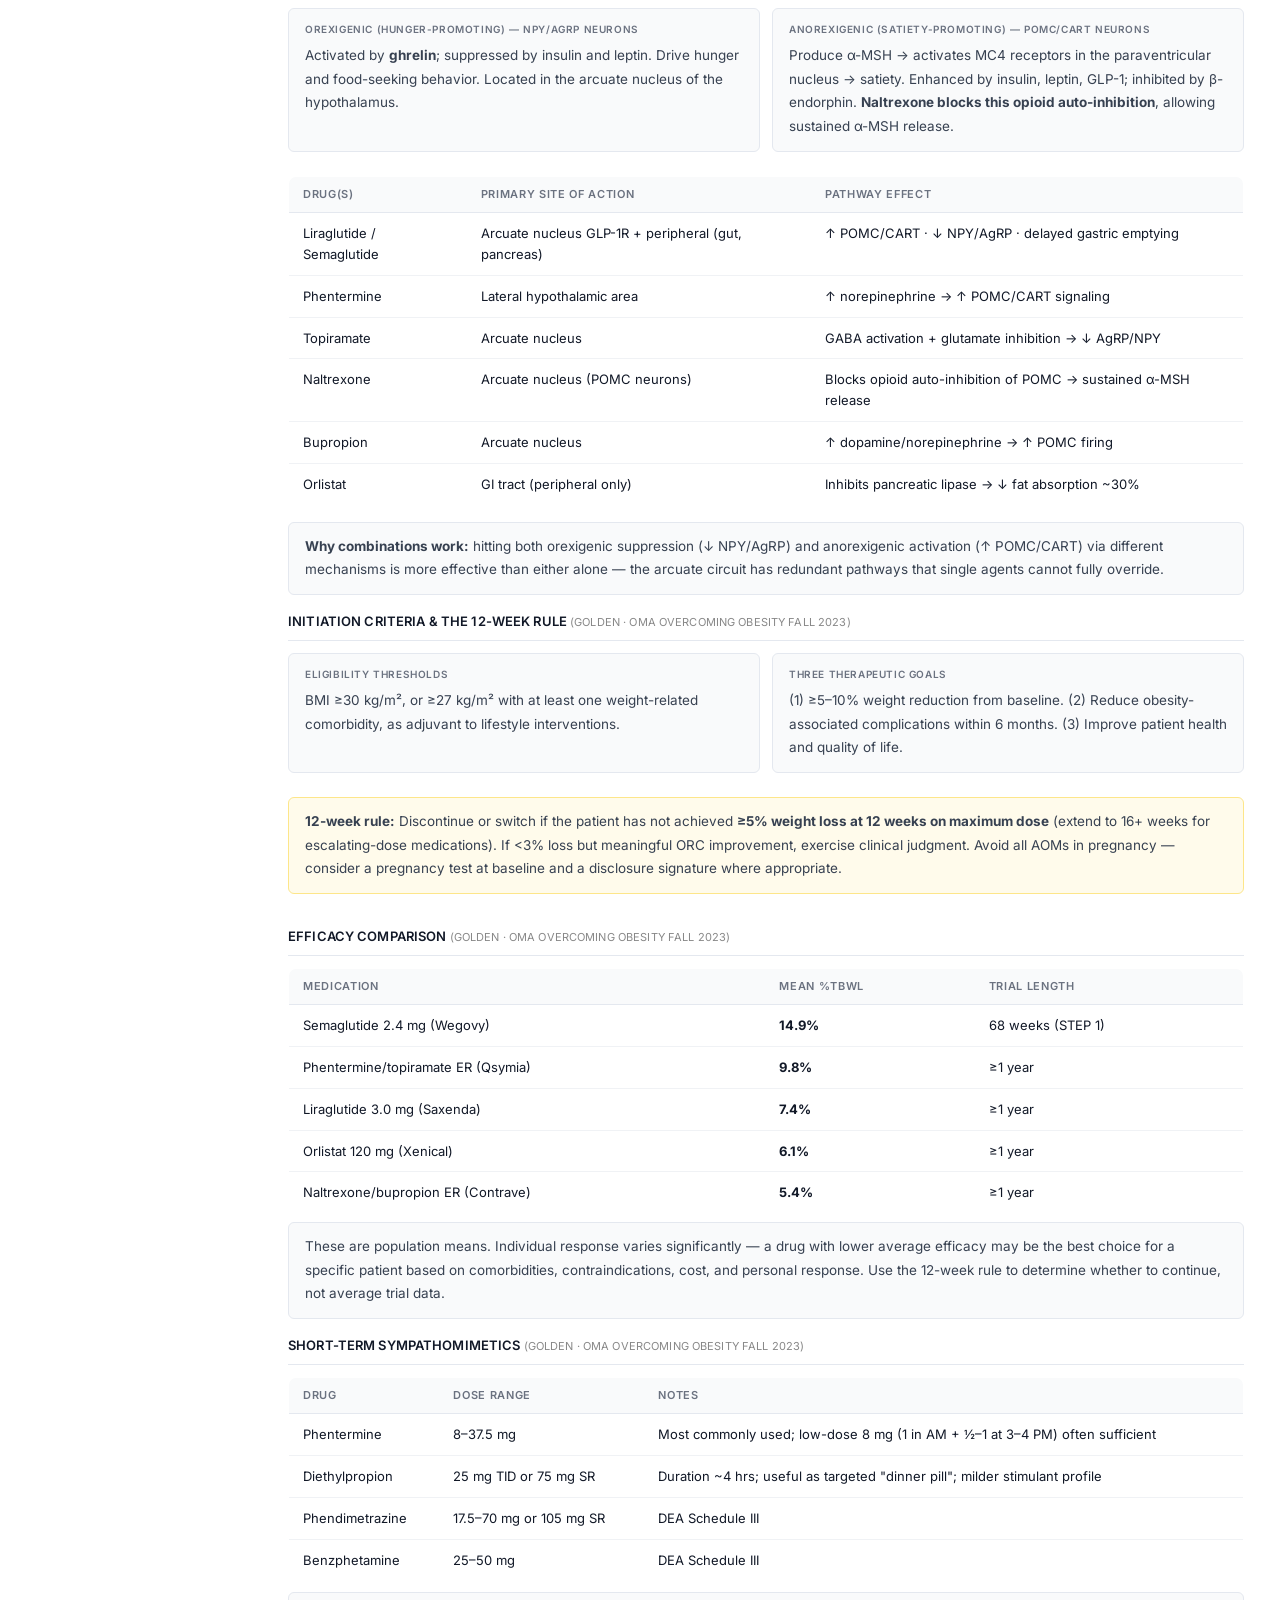
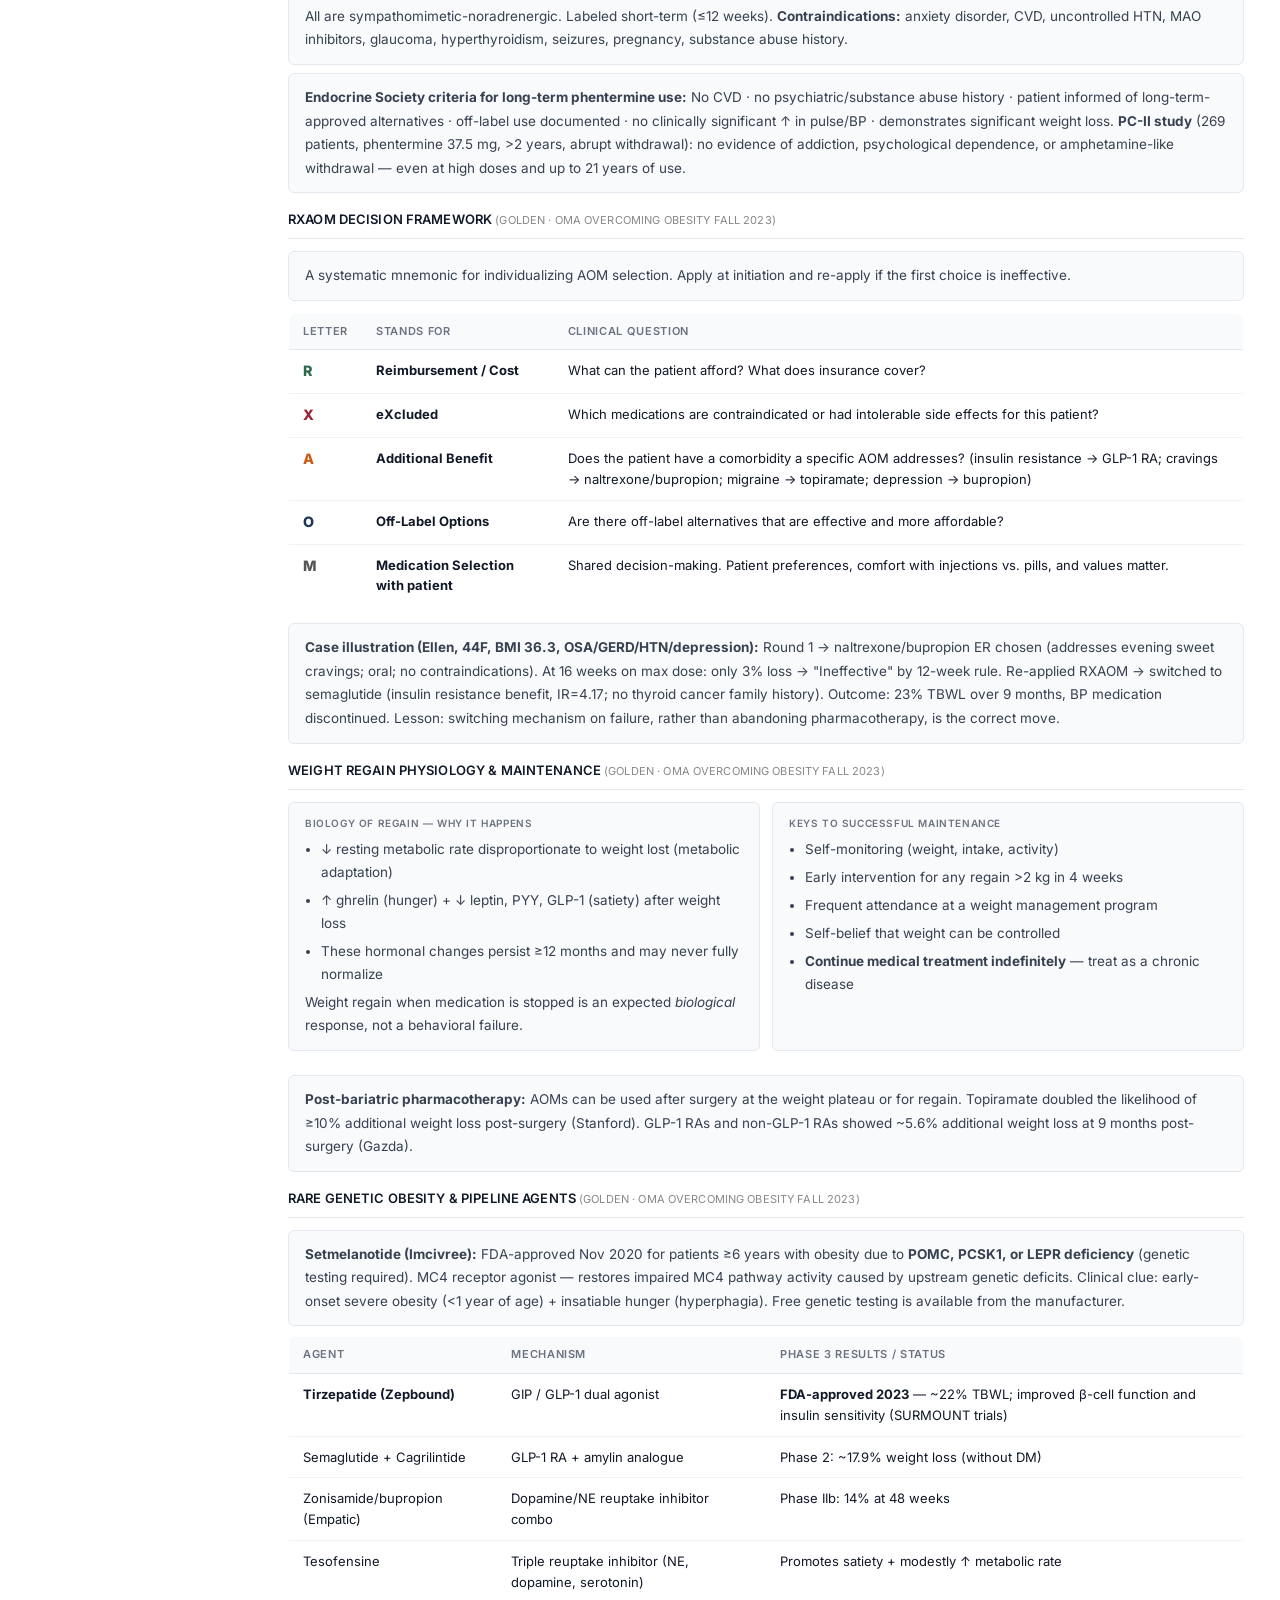
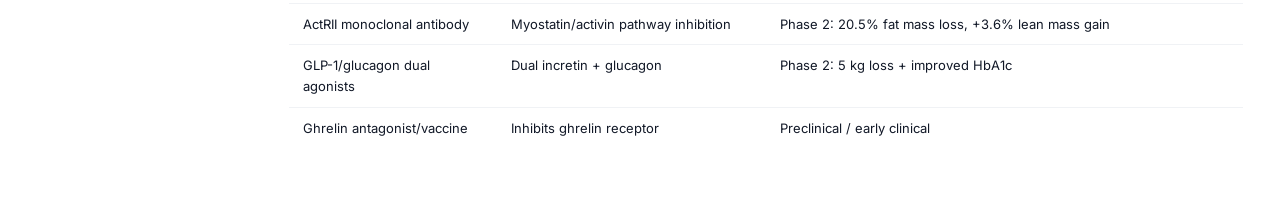
==== commit ed94344d: "Add pediatric obesity panel with AAP 2023 guidelines and pediatric pharmacotherapy Co-Authored-By: C" ====
--- a/docs/index.html
+++ b/docs/index.html
@@ -40,6 +40,9 @@
   <div class="nav-item" data-section="concomitant"><span class="icon">🧾</span>Concomitant Meds<span class="badge">✓</span></div>
   <div class="nav-item" data-section="phenotype"><span class="icon">🎯</span>Phenotype Matching</div>
   <div class="nav-item" data-section="trials"><span class="icon">📊</span>Trial Data (STEP etc.)</div>
+
+  <div class="sidebar-section">Special Populations</div>
+  <div class="nav-item" data-section="pediatric"><span class="icon">👶</span>Pediatric Obesity<span class="badge">✓</span></div>
 
   <div class="sidebar-section">Comorbidities</div>
   <div class="nav-item" data-section="diabetes"><span class="icon">📈</span>Diabetes & Glucose<span class="badge">✓</span></div>
@@ -2765,6 +2768,106 @@
           <li><strong>Exercise does not reduce medication reliance</strong> — there is no evidence that adding exercise allows patients to use lower AOM doses or discontinue medications earlier. Framing exercise this way sets unrealistic expectations.</li>
         </ul>
       </div>
+
+      <div class="section-divider"><div class="src-label">OMA Annual Meeting 2025</div><div class="src-title">Optimizing Movement for Obesity Management</div><div class="src-meta">Darryl Edwards, MSc, DFSEM (UK) &nbsp;&middot;&nbsp; OMA 2025</div></div>
+
+      <p class="sh">Exercise effects on adipokines <span style="font-size:11px;font-weight:400;color:#888">(Edwards · OMA 2025)</span></p>
+      <div class="note" style="margin-bottom:12px">Adipose tissue is an endocrine organ. Exercise directly modulates adipokine secretion — reducing pro-inflammatory signals and restoring favorable metabolic signaling. The type of exercise matters for specific adipokines.</div>
+      <table class="t" style="margin-bottom:16px">
+        <thead><tr><th>Adipokine</th><th>Exercise effect</th><th>Best modality</th><th>Clinical significance</th></tr></thead>
+        <tbody>
+          <tr><td><strong>Leptin</strong></td><td>↓</td><td>Aerobic + Resistance + HIIT</td><td>Reduces inflammation, restores hypothalamic satiety signaling, decreases fat mass</td></tr>
+          <tr><td><strong>Adiponectin</strong></td><td>↑</td><td>Aerobic &gt; Resistance</td><td>Improves insulin sensitivity, fatty acid oxidation, reduces inflammation</td></tr>
+          <tr><td><strong>Resistin</strong></td><td>↓</td><td>Aerobic + Resistance</td><td>Reduces insulin resistance and systemic inflammation</td></tr>
+          <tr><td><strong>TNF-α</strong></td><td>↓</td><td>Aerobic + Resistance</td><td>Reduces visceral adipose inflammation; improves insulin sensitivity</td></tr>
+          <tr><td><strong>IL-6</strong></td><td>↑ (acute) / ↓ (chronic)</td><td>Aerobic + HIIT</td><td>Acute: promotes glucose uptake. Long-term training: lowers chronic baseline inflammation</td></tr>
+          <tr><td><strong>PAI-1</strong></td><td>↓</td><td>Aerobic &gt; Resistance</td><td>Improves fibrinolysis, lowers cardiovascular risk, enhances endothelial function</td></tr>
+          <tr><td><strong>Chemerin</strong></td><td>↓</td><td>Aerobic + Resistance</td><td>Lowers inflammation; improves glucose and lipid metabolism</td></tr>
+          <tr><td><strong>Omentin</strong></td><td>↑</td><td>Aerobic &gt; Resistance</td><td>Lowers inflammation; enhances insulin sensitivity</td></tr>
+        </tbody>
+      </table>
+
+      <p class="sh">Myokines — muscle as an endocrine organ <span style="font-size:11px;font-weight:400;color:#888">(Edwards · OMA 2025)</span></p>
+      <div class="note" style="margin-bottom:12px">Over 600 myokines have been identified. Contracting skeletal muscle secretes signaling molecules that act on adipose tissue, liver, brain, and pancreas — exercise is, in part, a systemic hormonal intervention.</div>
+      <table class="t" style="margin-bottom:16px">
+        <thead><tr><th>Myokine</th><th>Stimulus</th><th>Metabolic effect</th></tr></thead>
+        <tbody>
+          <tr><td><strong>IL-6</strong></td><td>Acute exercise</td><td>Regulates glucose and fat oxidation; boosts insulin sensitivity; promotes GLP-1 secretion</td></tr>
+          <tr><td><strong>IL-15</strong></td><td>Resistance training</td><td>Reduces adiposity, increases muscle mass and bone density</td></tr>
+          <tr><td><strong>BDNF</strong></td><td>Post-exercise</td><td>Improves glucose uptake, reduces appetite and cravings; regulates metabolism</td></tr>
+          <tr><td><strong>Irisin</strong></td><td>Endurance + strength</td><td>Converts white fat to beige fat ("browning"), enhancing lipolysis and thermogenesis</td></tr>
+          <tr><td><strong>FGF-21</strong></td><td>Upregulated by exercise</td><td>Enhances fat oxidation; reduces hepatic steatosis (relevant in MASLD)</td></tr>
+          <tr><td><strong>Osteocalcin</strong></td><td>Bone + muscle contraction</td><td>Improves insulin sensitivity; links bone and fat metabolism</td></tr>
+        </tbody>
+      </table>
+
+      <p class="sh">Insulin sensitivity mechanisms <span style="font-size:11px;font-weight:400;color:#888">(Edwards · OMA 2025)</span></p>
+      <div class="grid2" style="margin-bottom:16px">
+        <div class="note">
+          <div class="slabel" style="margin-bottom:6px">GLUT-4 and glucose uptake</div>
+          70–80% of glucose uptake occurs in skeletal muscle (only 5% in adipose tissue). Exercise activates insulin-<em>independent</em> GLUT-4 translocation to the cell surface — meaning exercise lowers blood glucose by a completely separate mechanism from insulin. Blood glucose reduction lasts <strong>24–48 hours post-activity</strong>.
+        </div>
+        <div class="note">
+          <div class="slabel" style="margin-bottom:6px">Exercise vs. modality for insulin sensitivity</div>
+          AEX: improves insulin sensitivity (+)<br>
+          RT: improves insulin sensitivity (++)<br>
+          RT + AEX combined: greatest improvement (+++)<br><br>
+          Sedentary lifestyle doubles metabolic syndrome risk. Physical activity reduces insulin resistance and T2DM risk independently of weight loss.
+        </div>
+      </div>
+
+      <p class="sh">Aerobic exercise dose-response — JAMA 2024 meta-analysis <span style="font-size:11px;font-weight:400;color:#888">(Jayedi et al. JAMA Netw Open 2024 · Edwards · OMA 2025)</span></p>
+      <div class="note" style="margin-bottom:12px">116 RCTs, 6,880 adults with overweight or obesity. Strong evidence for aerobic exercise in obesity management:</div>
+      <ul style="margin:0 0 16px 0;padding-left:20px;font-size:13.5px;line-height:1.9">
+        <li><strong>≥150 min/week MVPA</strong> → clinically significant weight loss</li>
+        <li>Continued dose-response reductions in weight and fat mass <strong>up to 300 min/week</strong></li>
+        <li>Aerobic exercise significantly reduces visceral adipose tissue (VAT) — the key driver of metabolic and cardiovascular disease</li>
+      </ul>
+
+      <p class="sh">HIIT vs. moderate-intensity — enjoyment in obesity <span style="font-size:11px;font-weight:400;color:#888">(Luo et al. Front Public Health 2024 · Edwards · OMA 2025)</span></p>
+      <div class="note" style="margin-bottom:16px"><strong>Counterintuitive finding:</strong> 2024 meta-analysis (537 participants) comparing HIIT vs. moderate-intensity continuous exercise in people with overweight or obesity — <strong>HIIT caused higher enjoyment and similar positive affect</strong> compared to moderate-intensity training. Don't assume HIIT is too intense or unpleasant for this population. Lack of time is a top-reported barrier — HIIT addresses this directly.</div>
+
+      <p class="sh">Training protocol: 1991 vs. 2025 <span style="font-size:11px;font-weight:400;color:#888">(Edwards · OMA 2025)</span></p>
+      <table class="t" style="margin-bottom:16px">
+        <thead><tr><th>Component</th><th>1991 protocol</th><th>2025 evidence-based approach</th></tr></thead>
+        <tbody>
+          <tr><td><strong>Resistance training</strong></td><td>4×/week, machines, 2–3 sets, 6–8 reps at 70–80% 1RM</td><td>3–4×/week, free weights, 3–4 sets, 8–15 reps, progressive overload</td></tr>
+          <tr><td><strong>Endurance training</strong></td><td>4×/week, moderate intensity (70% HRR), 20–60 min</td><td>2–3×/week, HIIT + Zone 2, 15–45 min</td></tr>
+          <tr><td><strong>Caloric intake</strong></td><td>VLCD ~500 kcal/day</td><td>Moderate deficit −500 to −800 kcal/day</td></tr>
+          <tr><td><strong>Protein target</strong></td><td>~0.5 g/kg/day (~50 g for 100 kg patient)</td><td><strong>1.6–2.2 g/kg/day</strong> (~160–220 g for 100 kg patient)</td></tr>
+          <tr><td><strong>Lean mass outcome</strong></td><td>Significant FFM loss (~4–5 kg)</td><td>Better muscle retention with RT + higher protein</td></tr>
+          <tr><td><strong>Metabolic rate</strong></td><td>RMR ↓ 8–13%</td><td>RMR more stable with adequate nutrition + RT</td></tr>
+        </tbody>
+      </table>
+      <div class="warn">The 1991 VLCD protocol used 0.5 g/kg protein — far below current evidence. Using this protein level, all exercise groups lost ~4–5 kg of lean mass regardless of modality. Current guidelines of 1.6–2.2 g/kg are essential to preserve lean mass during caloric restriction.</div>
+
+      <p class="sh">Semaglutide + exercise — integration pearls <span style="font-size:11px;font-weight:400;color:#888">(Edwards · OMA 2025)</span></p>
+      <div class="grid2" style="margin-bottom:16px">
+        <div class="note">
+          <div class="slabel" style="margin-bottom:6px">Semaglutide's calorie reduction effect</div>
+          Semaglutide 2.4 mg SC weekly causes approximately a <strong>35% reduction in ad libitum energy intake</strong> vs. placebo (Friedrichsen et al. 2021). Assuming a baseline of 2,000–2,500 kcal/day, this equals ~700–875 kcal/day reduction. Exercise adds additional energy expenditure on top of this — but calorie intake is already dramatically reduced.
+        </div>
+        <div class="note">
+          <div class="slabel" style="margin-bottom:6px">Tapering semaglutide — Embla study</div>
+          2,246 patients (avg BMI 33) lost ~15% body weight on semaglutide. Of 353 patients who then tapered over ~9 weeks: <strong>maintained stable weight at 6 months post-medication</strong>. 21.5% probability of restarting medication by 26 weeks. Exercise supports weight maintenance and reduces lean mass loss during and after tapering.
+        </div>
+      </div>
+
+      <p class="sh">FITT(ERS) framework — updated prescription model <span style="font-size:11px;font-weight:400;color:#888">(Edwards · OMA 2025)</span></p>
+      <div class="note" style="margin-bottom:12px">The standard FITTE framework has been expanded to FITT(ERS). Two additions are especially relevant for obesity medicine practice:</div>
+      <table class="t" style="margin-bottom:16px">
+        <thead><tr><th>Component</th><th>Description</th></tr></thead>
+        <tbody>
+          <tr><td><strong>F — Frequency</strong></td><td>How often to engage in structured physical activity</td></tr>
+          <tr><td><strong>I — Intensity</strong></td><td>Target effort level relative to individual capacity</td></tr>
+          <tr><td><strong>T — Time</strong></td><td>Duration of each session</td></tr>
+          <tr><td><strong>T — Type</strong></td><td>Form of exercise prescribed</td></tr>
+          <tr><td><strong>E — Enjoyment</strong></td><td>Prioritize activities the patient finds enjoyable — adherence depends more on enjoyment than optimal program design</td></tr>
+          <tr><td><strong>R — Recovery</strong></td><td>Balance between training and rest to optimize adaptation and prevent overtraining — often overlooked in patients who rapidly escalate volume</td></tr>
+          <tr><td><strong>S — Sustenance</strong></td><td>Nutritional support for exercise adaptation, muscle maintenance, and metabolic health — protein targets and timing are part of the prescription</td></tr>
+        </tbody>
+      </table>
+
     </div>
     <div class="section-panel" id="panel-behavioral" style="display:none">
       <div class="note">Source: 2025 Obesity Algorithm, Interviewing Techniques section (pp. 302–310). This section now reflects the PDF instead of a placeholder.</div>
@@ -3463,20 +3566,46 @@
         </div>
       </div>
       <p class="sh">Pre-op and post-op pathway</p>
-      <div class="note">The algorithm recommends bariatric surgeon, dietitian, mental health specialist, and primary care evaluation, with pre-op labs and testing tailored to comorbidities. Post-op follow-up typically includes 1 week, then 1, 3, 6, and 12 months, followed by annual nutrition labs.</div>
-
-      <p class="sh">U.S. obesity epidemiology <span style="font-size:11px;font-weight:400;color:#888">(Gibbs · OMA Overcoming Obesity Fall 2023)</span></p>
-      <div class="grid2" style="margin-bottom:16px">
-        <div class="note">
-          <div class="slabel" style="margin-bottom:6px">Prevalence (NHANES 2017–March 2020)</div>
-          Adult obesity: <strong>41.9%</strong> (up from 30.5% in 1999–2000). Severe obesity: <strong>9.2%</strong> (up from 4.7%). <strong>72%</strong> of Americans are overweight or have obesity.
-          <div style="margin-top:8px;font-size:12px;color:#666">By race/ethnicity: AI/AN 50% · Black 48.1% · Hispanic 42.5% · White 34.5% · Asian &lt;20%</div>
-        </div>
-        <div class="note">
-          <div class="slabel" style="margin-bottom:6px">Economic burden</div>
-          Annual medical cost: ~<strong>$173 billion</strong> (2019 dollars). Adults with obesity pay <strong>$1,861 more/year</strong> than those at healthy weight. Half of Americans have cardiovascular disease; 88 million have prediabetes (90% unaware).
-        </div>
-      </div>
+      <div class="note" style="margin-bottom:12px">The algorithm recommends bariatric surgeon, dietitian, mental health specialist, and primary care evaluation, with pre-op labs and testing tailored to comorbidities. Post-op follow-up typically includes 1 week, then 1, 3, 6, and 12 months, followed by annual nutrition labs.</div>
+
+      <p class="sh">Post-op diet progression <span style="font-size:11px;font-weight:400;color:#888">(2025 Obesity Algorithm)</span></p>
+      <div class="grid2" style="margin-bottom:16px">
+        <div>
+          <table class="t" style="margin-bottom:0">
+            <thead><tr><th>Stage</th><th>Diet</th><th>Duration</th></tr></thead>
+            <tbody>
+              <tr><td>1</td><td>Clear liquids</td><td>First 1–2 days post-op</td></tr>
+              <tr><td>2</td><td>Full liquids (protein shakes, broth, thinned yogurt)</td><td>~Days 3–14</td></tr>
+              <tr><td>3</td><td>Soft / pureed foods</td><td>~Weeks 2–4</td></tr>
+              <tr><td>4</td><td>Regular diet (small portions, protein first)</td><td>~Week 4–6 onward</td></tr>
+            </tbody>
+          </table>
+        </div>
+        <div>
+          <div class="slabel">Long-term post-op rules</div>
+          <ul style="margin:0;padding-left:16px;font-size:13px;line-height:1.9">
+            <li>Protein ≥1.2 g/kg/day (protein first at every meal)</li>
+            <li>Small, frequent meals</li>
+            <li>Avoid fluids <em>around</em> meals (separate by 30 min)</li>
+            <li>Lifelong vitamins: A, D, E, K, iron, calcium, B12</li>
+            <li>Track intake; self-monitor weight</li>
+          </ul>
+        </div>
+      </div>
+
+      <p class="sh">Perioperative medication management <span style="font-size:11px;font-weight:400;color:#888">(2025 Obesity Algorithm)</span></p>
+      <div class="warn" style="margin-bottom:12px">Failure to hold certain medications before bariatric or other major surgery can cause serious harm. This applies to any surgery, not just bariatric procedures.</div>
+      <table class="t" style="margin-bottom:16px">
+        <thead><tr><th>Medication class</th><th>Action</th><th>Rationale</th></tr></thead>
+        <tbody>
+          <tr><td><strong>GLP-1 / dual agonists</strong> (semaglutide, tirzepatide, liraglutide)</td><td>Hold before surgery per anesthesia protocol — typically 1 week for weekly injections, 24 hrs for daily</td><td>Delayed gastric emptying → increased aspiration risk under anesthesia despite pre-op fasting</td></tr>
+          <tr><td><strong>Phentermine</strong></td><td>Hold ~4 days prior to surgery</td><td>Sympathomimetic interactions with anesthetic agents; hypertensive risk</td></tr>
+          <tr><td><strong>SGLT2 inhibitors</strong> (empagliflozin, dapagliflozin, canagliflozin)</td><td>Hold <strong>72–96 hours</strong> before surgery</td><td>Risk of euglycemic DKA — can occur even with normal blood glucose; hold applies regardless of T2DM control</td></tr>
+          <tr><td><strong>Bupropion/naltrexone (Contrave)</strong></td><td>Hold before any surgery requiring opioids; plan ahead</td><td>Naltrexone blocks opioid receptors — opioid pain medications will be ineffective. Carry a medication card. May need to discontinue before elective procedures.</td></tr>
+          <tr><td><strong>Topiramate</strong> (in phentermine/topiramate)</td><td>Taper gradually; do not abruptly stop</td><td>Abrupt discontinuation can lower seizure threshold</td></tr>
+          <tr><td><strong>Orlistat</strong></td><td>Hold perioperatively</td><td>Fat malabsorption may impair absorption of fat-soluble medications and anesthetic agents</td></tr>
+        </tbody>
+      </table>
 
       <p class="sh">Weight loss by procedure <span style="font-size:11px;font-weight:400;color:#888">(Gibbs · OMA Overcoming Obesity Fall 2023)</span></p>
       <table class="t" style="margin-bottom:12px">
@@ -3535,18 +3664,113 @@
       </table>
       <div class="note" style="margin-bottom:16px"><strong>JAMA 2022 (Aminian et al.):</strong> matched cohort, 30,318 patients (RYGB and SG vs. nonsurgical controls). 10-year cumulative obesity-associated cancer: <strong>2.9% surgery vs. 4.9% control</strong>. Cancer-related mortality: <strong>0.8% vs. 1.4%</strong>. Greater weight loss correlated with lower cancer incidence in a dose-response pattern.</div>
 
-      <p class="sh">Efficacy across the treatment spectrum <span style="font-size:11px;font-weight:400;color:#888">(Gibbs · OMA Overcoming Obesity Fall 2023)</span></p>
-      <table class="t" style="margin-bottom:16px">
-        <thead><tr><th>Intervention</th><th>Mean %TBWL</th><th>Note</th></tr></thead>
-        <tbody>
-          <tr><td>Lifestyle alone</td><td>~6%</td><td>Essential foundation; insufficient for most patients with class II–III obesity</td></tr>
-          <tr><td>2nd-gen AOMs (phentermine/topiramate, naltrexone/bupropion, liraglutide)</td><td>~8%</td><td>Meaningful but limited; most patients don't achieve ≥15%</td></tr>
-          <tr><td>Semaglutide 2.4 mg (STEP trials)</td><td>~15%</td><td>57% achieve ≥10%; paradigm shift in pharmacotherapy expectations</td></tr>
-          <tr><td>Tirzepatide 10/15 mg (SURMOUNT trials)</td><td>~20.9%</td><td>57% in 10/15 mg groups achieve ≥20% TBWL</td></tr>
-          <tr><td>Bariatric surgery (RYGB)</td><td>~32%</td><td>Greatest durable loss; Swedish Obese Subjects: bypass maintained ~25% at 15 years</td></tr>
-        </tbody>
-      </table>
-      <div class="warn">Obesity requires long-term, multi-modal treatment — like oncology. Escalate as needed across the spectrum: lifestyle → pharmacotherapy → endoscopic → surgical. The goal is clinically meaningful, durable weight loss for each individual patient.</div>
+      <div class="section-divider"><div class="src-label">OMA Annual Meeting 2025</div><div class="src-title">Better Together: Optimizing Obesity Care through Medical &amp; Surgical Collaboration</div><div class="src-meta">Lydia Alexander, MD (OMA President) &amp; Richard M. Peterson, MD (ASMBS President-Elect) &nbsp;&middot;&nbsp; OMA 2025</div></div>
+
+      <p class="sh">Updated ASMBS/IFSO 2022 criteria <span style="font-size:11px;font-weight:400;color:#888">(Alexander &amp; Peterson · OMA 2025)</span></p>
+      <table class="t" style="margin-bottom:12px">
+        <thead><tr><th>Indication</th><th>Threshold</th></tr></thead>
+        <tbody>
+          <tr><td>Recommended</td><td>BMI ≥35 kg/m² — <strong>regardless of presence, absence, or severity of comorbidities</strong></td></tr>
+          <tr><td>Should be considered</td><td>BMI 30–34.9 with metabolic disease</td></tr>
+          <tr><td>Asian population</td><td>BMI ≥25 = clinical obesity; BMI ≥27.5 → offer MBS</td></tr>
+          <tr><td>Adolescents</td><td>Appropriately selected children and adolescents should be considered</td></tr>
+        </tbody>
+      </table>
+      <div class="note" style="margin-bottom:16px">The 2022 guidelines represent a major update to the original 1991 NIH criteria. The key shift: BMI ≥35 now qualifies <em>regardless of comorbidities</em> — waiting for a complication before referring is no longer evidence-based.</div>
+
+      <p class="sh">Matching procedure to the individual patient <span style="font-size:11px;font-weight:400;color:#888">(Alexander &amp; Peterson · OMA 2025)</span></p>
+      <table class="t" style="margin-bottom:16px">
+        <thead><tr><th>Clinical scenario</th><th>Preferred procedure</th><th>Rationale</th></tr></thead>
+        <tbody>
+          <tr><td>BMI &gt;50</td><td>BPD-DS / SADI-S, OAGB, or RYGB</td><td>Greater weight loss with malabsorptive procedures; better long-term results at very high BMI</td></tr>
+          <tr><td>Type 2 diabetes (priority remission)</td><td>BPD-DS / SADI-S or RYGB</td><td>Highest T2DM remission rates; RYGB superior to SG for glycemic control</td></tr>
+          <tr><td>GERD / severe reflux</td><td>RYGB</td><td>SG can worsen or create new GERD; RYGB routes acid away from esophagus</td></tr>
+          <tr><td>Kidney stones</td><td>SG</td><td>Bypass procedures ↑ oxalate absorption → stone risk</td></tr>
+          <tr><td>Prior or pending organ transplant</td><td>SG</td><td>Avoids medication absorption issues from intestinal bypass</td></tr>
+          <tr><td>Higher cardiopulmonary surgical risk</td><td>SG</td><td>Shorter operative time; lower perioperative risk</td></tr>
+          <tr><td>Severe baseline nutritional deficiencies</td><td>SG</td><td>No intestinal bypass; absorption surface intact</td></tr>
+        </tbody>
+      </table>
+      <div class="note" style="margin-bottom:16px"><strong>Insurance note:</strong> SADI-S and OAGB may be considered "experimental" by some insurers — this can limit patient options even when clinically preferred. Factor this into shared decision-making.</div>
+
+      <p class="sh">30-day surgical risk by procedure — MBSAQIP data <span style="font-size:11px;font-weight:400;color:#888">(Alexander &amp; Peterson · OMA 2025)</span></p>
+      <div class="note" style="margin-bottom:10px">Data from the MBSAQIP Risk/Benefit Calculator (pooled &gt;1 million patients). Sample patient: 48F, 5'5", BMI 40, T2DM + OSA + HTN.</div>
+      <table class="t" style="margin-bottom:16px">
+        <thead><tr><th>Complication</th><th>Lap Sleeve</th><th>Lap Bypass (RYGB)</th><th>BPD/DS</th></tr></thead>
+        <tbody>
+          <tr><td><strong>Death (30-day)</strong></td><td>0.02%</td><td>0.04%</td><td>0.07%</td></tr>
+          <tr><td>Any complication</td><td>3.96%</td><td>7.22%</td><td>7.70%</td></tr>
+          <tr><td>Serious complication</td><td>1.44%</td><td>3.13%</td><td>3.96%</td></tr>
+          <tr><td>Leak</td><td>0.16%</td><td>0.24%</td><td>0.77%</td></tr>
+          <tr><td>Bleed</td><td>0.81%</td><td>1.91%</td><td>1.36%</td></tr>
+          <tr><td>Reoperation</td><td>0.92%</td><td>1.68%</td><td>2.69%</td></tr>
+          <tr><td>Readmission</td><td>1.74%</td><td>3.71%</td><td>4.02%</td></tr>
+        </tbody>
+      </table>
+      <div class="note" style="margin-bottom:16px">For context: bariatric surgery 30-day mortality rates are lower than cholecystectomy and appendectomy. Risk increases with: male sex, age, multiple comorbidities, BMI &gt;50, large amount of visceral fat.</div>
+
+      <p class="sh">1-year comorbidity remission by procedure — MBSAQIP <span style="font-size:11px;font-weight:400;color:#888">(Alexander &amp; Peterson · OMA 2025)</span></p>
+      <table class="t" style="margin-bottom:16px">
+        <thead><tr><th>Procedure</th><th>Hypertension remission</th><th>Sleep apnea remission</th><th>Type 2 diabetes remission</th></tr></thead>
+        <tbody>
+          <tr><td><strong>Lap Sleeve (SG)</strong></td><td>62%</td><td>67%</td><td>81%</td></tr>
+          <tr><td><strong>Lap Bypass (RYGB)</strong></td><td>70%</td><td>71%</td><td>88%</td></tr>
+          <tr><td><strong>BPD/DS</strong></td><td>71%</td><td>63%</td><td>87%</td></tr>
+        </tbody>
+      </table>
+
+      <p class="sh">Relative contraindications to MBS <span style="font-size:11px;font-weight:400;color:#888">(ASMBS/IFSO 2022 · Alexander &amp; Peterson · OMA 2025)</span></p>
+      <ul style="margin:0 0 16px 0;padding-left:20px;font-size:13.5px;line-height:1.9">
+        <li>Active or recent substance abuse or untreated eating disorder</li>
+        <li>Psychiatric hospitalization within the past year, active suicidal ideation, or major unresolved psychiatric illness</li>
+        <li>Too medically ill or high-risk for surgery (individual assessment required)</li>
+        <li>Pregnancy planned within 12 months of surgery</li>
+      </ul>
+
+      <p class="sh">Long-term weight outcomes — what to counsel patients <span style="font-size:11px;font-weight:400;color:#888">(Alexander &amp; Peterson · OMA 2025)</span></p>
+      <div class="grid2" style="margin-bottom:16px">
+        <div class="note">
+          <div class="slabel" style="margin-bottom:6px">Expected excess weight loss (EWL)</div>
+          SG: 55–70% EWL &nbsp;&bull;&nbsp; RYGB: 65–80% EWL &nbsp;&bull;&nbsp; BPD-DS: 75–95% EWL &nbsp;&bull;&nbsp; LAGB: 35–40% EWL<br><br>
+          RYGB: at 10 years, <strong>60–70% of patients maintain ≥50% EWL</strong>. Heavier patients (BMI &gt;50) experience more late regain (&gt;5 years).
+        </div>
+        <div class="note">
+          <div class="slabel" style="margin-bottom:6px">Expected weight regain</div>
+          5 years post-surgery: <strong>15–25%</strong> of initially lost weight regained on average.<br>
+          10 years post-surgery: <strong>25–30%</strong> of initially lost weight regained.<br><br>
+          30–87% of patients experience some regain post-bariatric surgery. 20–80% of T2DM remissions relapse at &gt;5 years. This is the primary rationale for long-term obesity medicine follow-up.
+        </div>
+      </div>
+
+      <p class="sh">Life expectancy benefit <span style="font-size:11px;font-weight:400;color:#888">(SOS Study · Alexander &amp; Peterson · OMA 2025)</span></p>
+      <div class="note" style="margin-bottom:16px">Swedish Obese Subjects (SOS) study: MBS was associated with <strong>49.2% reduction in hazard rate of death</strong> and <strong>median life expectancy 6.1 years longer</strong> than usual care (Carlsson et al. NEJM 2020). SOS also showed 29% lower death rate at average 10.9-year follow-up. Adams et al.: 40% lower all-cause mortality, 60% lower cancer mortality, 92% lower T2DM mortality at 7.1-year follow-up.</div>
+
+      <p class="sh">Bariatric surgery is dramatically underutilized <span style="font-size:11px;font-weight:400;color:#888">(Alexander &amp; Peterson · OMA 2025)</span></p>
+      <div class="note" style="margin-bottom:16px"><strong>~24 million Americans are eligible for MBS. Only ~275,000 procedures are performed annually — &lt;1% utilization.</strong> Key barriers: insurance coverage limits (30%), lack of PCP referrals (25%), patient fear/stigma/misconceptions (20%), out-of-pocket cost (15%), regional access (5%). Of ~900 MBSAQIP-accredited centers nationwide, only ~14% have an obesity medicine specialist on the team.</div>
+
+      <p class="sh">AOM + surgery: multimodal integration <span style="font-size:11px;font-weight:400;color:#888">(Alexander &amp; Peterson · OMA 2025)</span></p>
+      <table class="t" style="margin-bottom:16px">
+        <thead><tr><th>Timing</th><th>Role of AOMs</th><th>Clinical rationale</th></tr></thead>
+        <tbody>
+          <tr><td><strong>Pre-surgery</strong></td><td>Weight reduction to lower surgical risk; patients with BMI &gt;50 benefit most from pre-op loss</td><td>Data show patients losing weight before surgery have fewer perioperative complications; GLP-1 RA / dual agonists are most effective here</td></tr>
+          <tr><td><strong>Post-surgery (early)</strong></td><td>Most patients will not need AOMs immediately post-op — surgery alone produces major loss</td><td>Selective use: primary non-responders, incomplete response, or metabolic adaptation</td></tr>
+          <tr><td><strong>Post-surgery (long-term)</strong></td><td>Address metabolic adaptation, aging, and weight regain at 5–10 years; lower risk than revisional surgery</td><td>AOMs attenuate regain, improve glycemic control, and may improve mental health; better glycemic control vs. revision alone</td></tr>
+        </tbody>
+      </table>
+
+      <p class="sh">Collaboration models: obesity medicine + bariatric surgery <span style="font-size:11px;font-weight:400;color:#888">(Alexander &amp; Peterson · OMA 2025)</span></p>
+      <div class="note" style="margin-bottom:12px">Integrating bariatric surgery with obesity medicine improves long-term outcomes. Multiple models exist — choose based on available resources. An integrated multimodal approach optimizes patient results.</div>
+      <table class="t" style="margin-bottom:16px">
+        <thead><tr><th>Model</th><th>Structure</th><th>Best for</th></tr></thead>
+        <tbody>
+          <tr><td><strong>Fully Integrated Multidisciplinary Center</strong></td><td>Surgery + obesity medicine + dietitian + behavioral therapist in one institution</td><td>Ideal; seamless care and long-term follow-up; requires significant institutional resources</td></tr>
+          <tr><td><strong>Shared-Care / Co-Management</strong></td><td>Surgery team handles perioperative care; independent obesity medicine specialists manage long-term maintenance</td><td>Most flexible; requires strong coordination to avoid fragmented care</td></tr>
+          <tr><td><strong>Embedded Obesity Medicine Specialist</strong></td><td>OM specialist integrated into a bariatric surgery program for pre-op optimization and post-op medical management</td><td>Good balance; enhances long-term outcomes without full institutional build-out</td></tr>
+          <tr><td><strong>Telehealth Collaboration</strong></td><td>Digital coaching + virtual follow-up; functions as extension within other models</td><td>Rural/underserved patients; quick preventive OM check-ins; cost-effective</td></tr>
+          <tr><td><strong>Referral-Based (minimal)</strong></td><td>Patients seek OM specialist independently post-surgery</td><td>Most common in practice; increases loss to follow-up; patient-dependent coordination</td></tr>
+        </tbody>
+      </table>
+
     </div>
     <div class="section-panel" id="panel-endoscopic" style="display:none">
       <div class="note">Source: 2025 Obesity Algorithm, Other Procedures section (pp. 470–475 reviewed from your PDF).</div>
@@ -5041,6 +5265,114 @@
       </div><!-- /note-template-wrap -->
     </div><!-- /panel-notes -->
 
+    <!-- ===== SECTION: PEDIATRIC OBESITY ===== -->
+    <div class="section-panel" id="panel-pediatric" style="display:none">
+      <h2>Pediatric Obesity</h2>
+      <p class="note">Source: Empowering Comprehensive Obesity Care from Youth to Adulthood — OMA 2025</p>
+
+      <h3>Diagnosis by Age</h3>
+      <table class="t">
+        <thead><tr><th>Age</th><th>Metric</th><th>Overweight</th><th>Obesity</th><th>Severe Obesity</th></tr></thead>
+        <tbody>
+          <tr><td>&lt; 2 years</td><td>Weight-for-length (WHO)</td><td>≥ 85th %ile</td><td>≥ 95th %ile</td><td>—</td></tr>
+          <tr><td>2–18 years</td><td>BMI percentile (CDC)</td><td>85th–&lt;95th %ile</td><td>≥ 95th %ile</td><td>≥ 120% of 95th %ile <em>or</em> BMI ≥ 35</td></tr>
+        </tbody>
+      </table>
+
+      <h3>AAP 2023 Paradigm Shift</h3>
+      <div class="note"><strong>No watchful waiting.</strong> AAP 2023 guidelines recommend early, intensive intervention — waiting for children to "grow out of it" is not supported by evidence. Treat at the earliest clinically appropriate opportunity.</div>
+
+      <h3>Age-Based Evaluation Framework</h3>
+      <table class="t">
+        <thead><tr><th>Age Group</th><th>Key Evaluation Focus</th></tr></thead>
+        <tbody>
+          <tr><td>0–2 years</td><td>Feeding history, growth trajectory, parental BMI, early risk factors</td></tr>
+          <tr><td>2–5 years</td><td>Dietary patterns, screen time, sleep, family environment</td></tr>
+          <tr><td>6–11 years</td><td>School environment, physical activity, early complication screening</td></tr>
+          <tr><td>12–18 years</td><td>Full comorbidity workup, psychosocial assessment, medication eligibility, surgical candidacy</td></tr>
+        </tbody>
+      </table>
+
+      <h3>Complication Screening by Age</h3>
+      <table class="t">
+        <thead><tr><th>Complication</th><th>Screening Start Age</th><th>Key Threshold</th></tr></thead>
+        <tbody>
+          <tr><td>Dyslipidemia</td><td>2 years (fasting lipid panel)</td><td>Per NCEP pediatric cutoffs</td></tr>
+          <tr><td>MASLD / NAFLD</td><td>9 years</td><td>ALT: male ≥ 52 U/L, female ≥ 44 U/L = abnormal</td></tr>
+          <tr><td>Prediabetes / T2DM</td><td>10 years (or onset of puberty)</td><td>A1c 6.0–6.4% = prediabetes; ≥ 6.5% = T2DM</td></tr>
+          <tr><td>OSA</td><td>Any age if symptoms present</td><td>AHI &gt; 1 event/hr = diagnostic in children (lower threshold than adults)</td></tr>
+          <tr><td>Hypertension</td><td>3 years</td><td>Age/sex/height-specific normative tables</td></tr>
+          <tr><td>PCOS</td><td>After menarche</td><td>Rotterdam criteria adapted for adolescents</td></tr>
+        </tbody>
+      </table>
+
+      <div class="section-divider"></div>
+
+      <h3>Genetic Obesity — Red Flags</h3>
+      <div class="warn">Suspect monogenic or syndromic obesity when: early-onset severe obesity (&lt; 5 years), hyperphagia out of proportion to environment, family history of severe obesity, dysmorphic features, developmental delay, or hypogonadism.</div>
+      <table class="t">
+        <thead><tr><th>Gene / Pathway</th><th>Presentation</th><th>Treatment Implication</th></tr></thead>
+        <tbody>
+          <tr><td>MC4R (most common)</td><td>Hyperphagia, tall stature, hyperinsulinemia</td><td>Setmelanotide (MC4R pathway agonist)</td></tr>
+          <tr><td>POMC / PCSK1</td><td>Early-onset obesity, adrenal insufficiency, red hair</td><td>Setmelanotide</td></tr>
+          <tr><td>LEPR</td><td>Severe hyperphagia, hypogonadism, immune dysfunction</td><td>Setmelanotide</td></tr>
+          <tr><td>Prader-Willi</td><td>Hypotonia at birth, hyperphagia, cognitive impairment</td><td>GLP-1 RA (off-label); multidisciplinary</td></tr>
+          <tr><td>Bardet-Biedl</td><td>Rod-cone dystrophy, polydactyly, renal anomalies</td><td>Setmelanotide (FDA-approved for BBS)</td></tr>
+        </tbody>
+      </table>
+
+      <div class="section-divider"></div>
+
+      <h3>Pediatric Pharmacotherapy</h3>
+      <table class="t">
+        <thead><tr><th>Medication</th><th>Min Age</th><th>FDA Status</th><th>Key Data / Notes</th></tr></thead>
+        <tbody>
+          <tr><td>Semaglutide (Wegovy)</td><td>≥ 12 years</td><td>FDA-approved</td><td>STEP TEENS: −16.1% body weight vs −0.6% placebo; once weekly SC</td></tr>
+          <tr><td>Liraglutide (Saxenda)</td><td>≥ 12 years</td><td>FDA-approved</td><td>~4.5% weight reduction vs placebo; daily SC injection</td></tr>
+          <tr><td>Phentermine / Topiramate (Qsymia)</td><td>≥ 12 years</td><td>FDA-approved (2022)</td><td>~7% weight reduction; teratogenic — contraception required in females</td></tr>
+          <tr><td>Orlistat (Xenical/Alli)</td><td>≥ 12 years</td><td>FDA-approved</td><td>GI side effects limit adherence; modest ~3% weight benefit</td></tr>
+          <tr><td>Metformin</td><td>≥ 10 years</td><td>Off-label for obesity</td><td>Modest weight effect; preferred when insulin resistance or prediabetes present</td></tr>
+          <tr><td>Setmelanotide (Imcivree)</td><td>≥ 6 years</td><td>FDA-approved (genetic)</td><td>For POMC, PCSK1, LEPR deficiency, Bardet-Biedl syndrome; ~20–25% weight loss in trials</td></tr>
+        </tbody>
+      </table>
+      <div class="note">Tirzepatide and other dual/triple agonists are not yet FDA-approved for pediatric obesity as of 2025; trials are ongoing.</div>
+
+      <div class="section-divider"></div>
+
+      <h3>Adolescent Bariatric Surgery</h3>
+      <div class="grid2">
+        <div>
+          <strong>Eligibility Criteria</strong>
+          <ul>
+            <li>Age ≥ 13 years (no minimum age mandate from ASMBS for severe cases)</li>
+            <li>BMI ≥ 35 with major comorbidity <em>or</em> BMI ≥ 40</li>
+            <li>Tanner stage is NOT required to be complete</li>
+            <li>Failure of ≥ 6 months supervised lifestyle program</li>
+            <li>Psychosocial evaluation clearance</li>
+            <li>Family support and commitment to follow-up</li>
+          </ul>
+        </div>
+        <div>
+          <strong>Outcomes (Teen-LABS)</strong>
+          <ul>
+            <li>RYGB: ~28% total body weight loss at 3 years</li>
+            <li>Sleeve gastrectomy: ~26% total body weight loss at 3 years</li>
+            <li>T2DM remission: ~95% at 5 years (RYGB)</li>
+            <li>Hypertension remission: ~74%</li>
+            <li>Dyslipidemia remission: ~66%</li>
+            <li>Bone density monitoring required (DEXA)</li>
+          </ul>
+        </div>
+      </div>
+      <div class="warn">Growth plate concerns are largely theoretical — studies show normal height outcomes post-surgery in adolescents. However, micronutrient monitoring is critical given ongoing growth demands.</div>
+
+      <div class="section-divider"></div>
+
+      <h3>Transition to Adult Care</h3>
+      <div class="note">Planned transition from pediatric to adult obesity medicine at 18–21 years. Key handoff elements: treatment history summary, current medications, surgical history if applicable, comorbidity status, psychosocial supports, and ongoing monitoring schedule.</div>
+
+    </div><!-- /panel-pediatric -->
+
   </div><!-- /content -->
 </div><!-- /main -->
 
